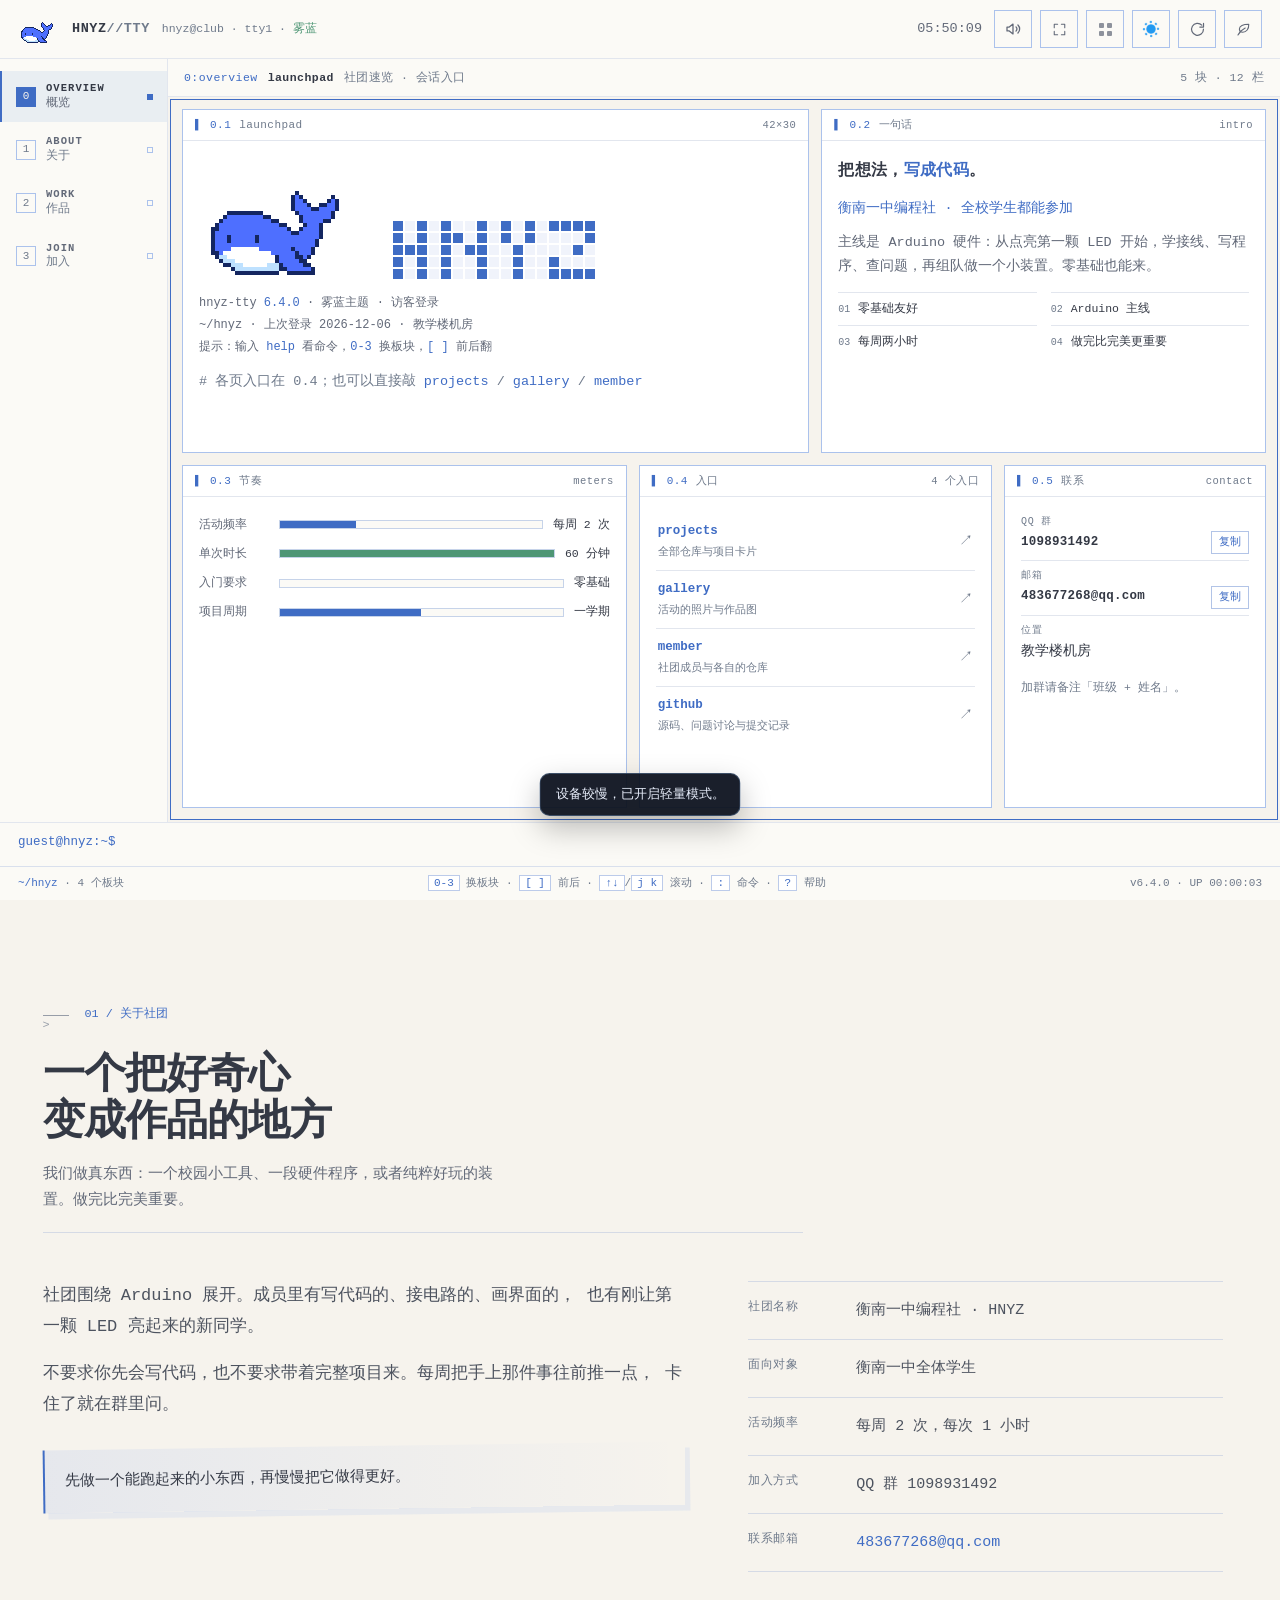
==== index.html @ d5407eac "fix(pet): 头像图片不再触发浏览器原生拖拽 拖桌宠本体（<img>）时，浏览器先派发 dragstart，紧接着把进行中的 pointer 取消掉（pointercancel）。endDrag" ====
<!DOCTYPE html>
<html lang="zh-CN">
<head>
  <meta charset="UTF-8">
  <meta name="viewport" content="width=device-width, initial-scale=1.0, viewport-fit=cover">
  <meta name="description" content="HNYZ · 衡南一中编程社面向全校学生，以 Arduino 硬件为主线。每周两次、每次一小时，从点亮第一颗 LED 到组队做出一个小装置。零基础可以加入。">
  <meta name="theme-color" content="#fbfbfd">
  <script>
    /* 禁用浏览器的滚动位置恢复：否则刷新或再次打开会停在上一处（常常是页面底部） */
    (function () {
      try {
        if ("scrollRestoration" in history) history.scrollRestoration = "manual";
      } catch (error) { /* 忽略 */ }
    })();
  </script>
  <script>
    /* 主题预置：首帧前定好深浅色，避免刷新时白闪 */
    (function () {
      try {
        var saved = localStorage.getItem("hnyz:theme");
        var theme = saved === "light" || saved === "dark"
          ? saved
          : (window.matchMedia("(prefers-color-scheme: dark)").matches ? "dark" : "light");
        /* 黑客风没有白天：预置阶段就锁成深色，避免首帧闪浅色 */
        if (localStorage.getItem("hnyz:style") === "hacker") theme = "dark";
        document.documentElement.dataset.theme = theme;
      } catch (error) { /* 隐私模式下忽略 */ }
    })();
  </script>
  <script>
    /* 风格预置：首帧前挂上上次选的皮肤，避免先闪一下默认风 */
    (function () {
      try {
        var style = localStorage.getItem("hnyz:style");
        if (!style) style = "term";
        /* 主页改成终端之前存过蓝白的人，第一次也落到终端 */
        if (style === "default" && !localStorage.getItem("hnyz:home-term")) style = "term";
        /* 默认皮肤也写上去：苹果风的样式都挂在
           html[data-style="default"] 下面，首帧前不写就来不及，
           会先按基座渲染一遍再跳一下 */
        document.documentElement.dataset.style =
          style === "hacker" || style === "term" || style === "halo" || style === "bare"
            ? style
            : "default";
      } catch (error) { /* 隐私模式下忽略 */ }
    })();
  </script>
  <meta property="og:title" content="HNYZ｜衡南一中编程社">
  <meta property="og:description" content="把想法，写成代码。">
  <meta property="og:type" content="website">
  <meta property="og:url" content="https://hnyzbcs.de5.net/">
  <meta property="og:site_name" content="HNYZ · 衡南一中编程社">
  <meta property="og:locale" content="zh_CN">
  <meta property="og:image" content="https://hnyzbcs.de5.net/images/og-cover.jpg">
  <meta property="og:image:type" content="image/jpeg">
  <meta property="og:image:width" content="1200">
  <meta property="og:image:height" content="630">
  <meta property="og:image:alt" content="HNYZ 衡南一中编程社：把想法，写成代码。">
  <meta name="twitter:card" content="summary_large_image">
  <meta name="twitter:title" content="HNYZ｜衡南一中编程社">
  <meta name="twitter:description" content="把想法，写成代码。">
  <meta name="twitter:image" content="https://hnyzbcs.de5.net/images/og-cover.jpg">
  <meta name="twitter:image:alt" content="HNYZ 衡南一中编程社：把想法，写成代码。">
  <link rel="canonical" href="https://hnyzbcs.de5.net/">

  <title>HNYZ｜衡南一中编程社 · 把想法写成代码</title>

  <!-- 站点图标与样式。全部使用本地文件，无外部依赖。 -->
  <link rel="icon" href="images/favicon.svg" type="image/svg+xml">
  <link rel="apple-touch-icon" href="images/apple-touch-icon.png">
  <link rel="manifest" href="manifest.webmanifest">
  <!-- 刷新按钮要连 GitHub；先把域名解析好，点下去省一次 DNS 往返 -->
  <link rel="dns-prefetch" href="https://api.github.com">
  <link rel="dns-prefetch" href="https://ungh.cc">
  <meta name="application-name" content="HNYZ">
  <meta name="apple-mobile-web-app-title" content="HNYZ">
  <meta name="apple-mobile-web-app-capable" content="yes">
  <meta name="apple-mobile-web-app-status-bar-style" content="default">
  <meta name="mobile-web-app-capable" content="yes">
  <!-- 顶栏兜底样式（内联）
       弱网、拦截、或 SW 只回来半截的时候，可能有一两张外链表拿不到。
       缺 style.css 是整页裸奔；缺 skins.css / personal.css 时更像"乱码"：
       顶栏按钮退回浏览器的灰方块、风格与主题图标变成空白、
       首屏那句 $ 提示失去字体与间距、被当成正文挤进段落里。
       2026-11 真机上就是这样。
       这里只放一套"看起来还算正常"的最小样式；权重压到 0（:where），
       正式样式一到就全部覆盖，不会和它们打架。 -->
  <style>
    :where(.header-inner){display:flex;align-items:center;justify-content:space-between;flex-wrap:nowrap;gap:10px}
    :where(.brand){display:inline-flex;align-items:center;gap:10px;min-width:0}
    :where(.brand-mark){display:grid;place-items:center;width:36px;height:36px;border:1px solid rgba(15,42,80,.14);border-radius:10px;color:#2563eb;background:#fff}
    :where(.brand-mark svg){width:19px;height:19px}
    :where(.brand-copy){display:flex;flex-direction:column;line-height:1.25;overflow:hidden}
    :where(.brand-copy strong){font-size:1rem;letter-spacing:.14em;white-space:nowrap}
    :where(.site-nav){margin-left:auto}
    :where(.header-actions){display:flex;align-items:center;gap:4px;flex:0 0 auto}
    :where(.header-actions > button){display:inline-flex;align-items:center;justify-content:center;width:42px;height:42px;padding:0;margin:0;border:1px solid rgba(15,42,80,.14);border-radius:12px;background:#fff;color:#526b89;-webkit-appearance:none;appearance:none;font:inherit;line-height:1;cursor:pointer}
    :where(.header-actions > button > svg){width:18px;height:18px;display:block}
    :where(.style-toggle__grid){display:grid;grid-template-columns:repeat(2,5px);grid-template-rows:repeat(2,5px);gap:3px}
    :where(.style-toggle__grid i){display:block;width:5px;height:5px;border-radius:1px;background:currentColor;opacity:.72}
    :where(.theme-toggle__flip){display:block;width:18px;height:18px}
    :where(.nav-toggle span){display:block;width:16px;height:2px;margin:3px auto;border-radius:2px;background:currentColor}
    :where(.hero-rotator){display:flex;align-items:center;gap:6px;margin:14px 0 0;min-height:1.5em;font-family:ui-monospace,SFMono-Regular,Menlo,Consolas,monospace;font-size:.85rem;letter-spacing:.01em;color:#526b89}
    :where(.hero-rotator__prompt){color:#2563eb;font-weight:600}
    :where(.hero-rotator__caret){display:block;width:7px;height:1.1em;background:#2563eb}
    /* 主题按钮：雪碧图没确认能解码之前，先用内联 SVG 的太阳/月亮顶上。
       mask 上色，跟着主题色和皮肤走；skin-boot 探到图真能解码了，
       才挂 html.sprite-ok 换回那 60 帧雪碧图。弱网、图 404、
       personal.css 整份没到，这个格子都不会是空白。 */
    html:not(.sprite-ok) .theme-toggle__flip{
      background-image:none !important;
      background-color:currentColor !important;
      -webkit-mask-image:url("data:image/svg+xml,%3Csvg xmlns='http://www.w3.org/2000/svg' viewBox='0 0 24 24' fill='none' stroke='%23000' stroke-width='2' stroke-linecap='round'%3E%3Ccircle cx='12' cy='12' r='4.3'/%3E%3Cpath d='M12 2.2v2.5M12 19.3v2.5M2.2 12h2.5M19.3 12h2.5M5.1 5.1l1.8 1.8M17.1 17.1l1.8 1.8M18.9 5.1 17.1 6.9M6.9 17.1l-1.8 1.8'/%3E%3C/svg%3E");
      -webkit-mask-repeat:no-repeat;
      -webkit-mask-position:center;
      -webkit-mask-size:18px 18px;
      mask-image:url("data:image/svg+xml,%3Csvg xmlns='http://www.w3.org/2000/svg' viewBox='0 0 24 24' fill='none' stroke='%23000' stroke-width='2' stroke-linecap='round'%3E%3Ccircle cx='12' cy='12' r='4.3'/%3E%3Cpath d='M12 2.2v2.5M12 19.3v2.5M2.2 12h2.5M19.3 12h2.5M5.1 5.1l1.8 1.8M17.1 17.1l1.8 1.8M18.9 5.1 17.1 6.9M6.9 17.1l-1.8 1.8'/%3E%3C/svg%3E");
      mask-repeat:no-repeat;
      mask-position:center;
      mask-size:18px 18px;
      opacity:.92;
    }
    /* 深色换成月牙，跟雪碧图两帧的语义一致 */
    html[data-theme="dark"]:not(.sprite-ok) .theme-toggle__flip{
      -webkit-mask-image:url("data:image/svg+xml,%3Csvg xmlns='http://www.w3.org/2000/svg' viewBox='0 0 24 24'%3E%3Cpath d='M20.9 13.7A8.8 8.8 0 1 1 10.3 3.1a6.9 6.9 0 0 0 10.6 10.6z' fill='%23000'/%3E%3C/svg%3E");
      mask-image:url("data:image/svg+xml,%3Csvg xmlns='http://www.w3.org/2000/svg' viewBox='0 0 24 24'%3E%3Cpath d='M20.9 13.7A8.8 8.8 0 1 1 10.3 3.1a6.9 6.9 0 0 0 10.6 10.6z' fill='%23000'/%3E%3C/svg%3E");
    }
  </style>
  <!-- 苹果风的底色先内联一份：apple.css 排在最后，
       它没到之前页面会先按蓝白风画一遍，底色从蓝跳灰。
       这里只放几个变量，正式样式一到就接上，重复定义无害。
       带 html[data-style="default"] 前缀，其它皮肤不受影响。 -->
  <style>
    html[data-style="default"]{--bg:#fbfbfd;--bg-deep:#f5f5f7;--panel:#fff;--panel-2:#f5f5f7;--text:#1d1d1f;--border:rgba(0,0,0,.08);--blue:#0071e3}
    html[data-style="default"][data-theme="dark"]{--bg:#000;--bg-deep:#0a0a0a;--panel:#1c1c1e;--panel-2:#2c2c2e;--text:#f5f5f7;--border:rgba(255,255,255,.1);--blue:#0a84ff}
  </style>
  <link rel="stylesheet" href="css/style.css?v=20261118e">
  <link rel="stylesheet" href="css/ink-slot.css?v=20261118e">
  <link rel="stylesheet" href="css/pet.css?v=20261118e">
  <link rel="stylesheet" href="css/personal.css?v=20261118e">
  <link rel="stylesheet" href="css/avatar-pet.css?v=20261118e">
  <link rel="stylesheet" href="css/skins.css?v=20261118e">
  <link rel="stylesheet" href="css/lite.css?v=20261118e">
  <script src="js/skin-boot.js?v=20261118e"></script>
  <script>
    /* 轻量 / 极致预置：弱设备（2G、内存 ≤2G、核心 ≤2）首帧就走低配，
       避免先跑一遍动画再关。手动开过的以 localStorage 为准（1 轻量 / 2 极致）。

       极致档只保留终端主页：其余页面在这里首帧就跳回 index.html，
       根本不会渲染。图片照常加载 —— 省的是动画、模糊与布局，不是图。 */
    (function () {
      var tier = 0;
      try {
        var v = localStorage.getItem("hnyz:lite");
        if (v === "1") tier = 1;
        else if (v === "2") tier = 2;
        else if (v === null) {
          var c = navigator.connection || {};
          var mem = navigator.deviceMemory || 0;
          var cpu = navigator.hardwareConcurrency || 0;
          var low = !!(c.saveData || /(^|-)2g$/.test(c.effectiveType || "") ||
            (mem && mem <= 2) || (cpu && cpu <= 2) ||
            (mem && mem <= 4 && cpu && cpu <= 4) ||
            window.matchMedia("(prefers-reduced-motion: reduce)").matches);
          if (low) tier = 1;
        }
      } catch (error) { /* 隐私模式下忽略 */ }

      if (!tier) return;
      document.documentElement.dataset.lite = String(tier);
      if (tier < 2) return;

      /* 极致只保留终端主页 */
      if (!/\/$/.test(location.pathname) && !/index\.html?$/i.test(location.pathname)) {
        location.replace("index.html");
        return;
      }
    })();
  </script>
  <link rel="stylesheet" href="css/type.css?v=20261118e">
  <link rel="stylesheet" href="css/motion.css?v=20261118e">
  <link rel="preload" href="css/guestbook.css?v=20261118e" as="style">
  <link rel="stylesheet" href="css/guestbook.css?v=20261118e" media="print" onload="this.media='all'">
  <noscript><link rel="stylesheet" href="css/guestbook.css?v=20261118e"></noscript>
  <!-- 苹果风覆写层：只作用于默认皮肤，放最后才压得住各页自己的样式 -->
  <link rel="stylesheet" href="css/apple.css?v=20261118e">
  <link rel="stylesheet" href="css/touch.css?v=20261118e">
  <noscript><style>.loading-state { display: none; }</style></noscript>

  <!-- 项目卡片、全部项目折叠页和复制按钮由 js/main.js 驱动 -->
  <script src="js/sfx.js?v=20261118e" defer></script>
  <script src="js/theme.js?v=20261118e" defer></script>
  <script src="js/theme-icon.js?v=20261118e" defer></script>
  <script src="js/members.js?v=20261118e" defer></script>
  <script src="js/main.js?v=20261118e" defer></script>
  <script src="js/repo-sync.js?v=20261118e" defer></script>
  <script src="js/pet.js?v=20261118e" defer></script>
  <script src="js/avatar-pet.js?v=20261118e" defer></script>
  <script src="js/personal.js?v=20261118e" defer></script>
  <script src="js/click-fx.js?v=20261118e" defer></script>
  <script src="js/term-tui.js?v=20261118e" defer></script>
  <script src="js/ink-slot.js?v=20261118e" defer></script>
  <script src="js/cursor-trail.js?v=20261118e" defer></script>
  <script src="js/skins.js?v=20261118e" defer></script>
  <script src="js/fullscreen.js?v=20261118e" defer></script>
  <script src="js/lite.js?v=20261118e" defer></script>
  <script src="js/copy.js?v=20261118e" defer></script>
  <script src="js/pwa.js?v=20261118e" defer></script>
  <script src="js/guestbook.js?v=20261118e" defer></script>
  <script>
    /* 页脚跑道不参与首屏，也不该为「只看了首屏的人」付钱：
       等它进入视口前 600px 再拉样式和脚本。
       终端风（TUI）盖住整张纸带时干脆不加载——恐龙在看不见的
       地方跑就是空转，样式也用不上。 */
    (function () {
      var loaded = false;
      var armed = false;
      function tuiOn() {
        return document.documentElement.classList.contains("tty-on");
      }
      function loadCss() {
        if (document.querySelector("link[data-dino-css]")) return;
        var link = document.createElement("link");
        link.rel = "stylesheet";
        link.href = "css/dino.css?v=20261118e";
        link.setAttribute("data-dino-css", "");
        document.head.appendChild(link);
      }
      function loadDino() {
        if (loaded) return;
        loaded = true;
        /* 极致档不养这条跑道：一份脚本 + 每帧重绘，不值得 */
        if (document.documentElement.dataset.lite === "2") return;
        loadCss();
        var script = document.createElement("script");
        script.src = "js/dino.js?v=20261118e";
        script.async = true;
        document.body.appendChild(script);
      }
      function arm() {
        if (armed || tuiOn()) return;
        if (document.documentElement.dataset.lite === "2") return;
        var run = document.querySelector("[data-dino-run]");
        if (!run) return;
        armed = true;
        if ("IntersectionObserver" in window) {
          var io = new IntersectionObserver(function (entries) {
            for (var i = 0; i < entries.length; i += 1) {
              if (entries[i].isIntersecting) {
                io.disconnect();
                loadDino();
                return;
              }
            }
          }, { rootMargin: "600px 0px" });
          io.observe(run);
        } else {
          window.addEventListener("scroll", loadDino, { once: true, passive: true });
        }
      }
      if (document.readyState === "loading") {
        document.addEventListener("DOMContentLoaded", arm, { once: true });
      } else {
        arm();
      }
      /* 从终端风切回纸带：补上这次观察 */
      document.addEventListener("hnyz:stylechange", function () {
        if (!tuiOn()) arm();
      });
    })();
  </script>
</head>
<body>

  <!-- 开屏：盖住首帧，等页面定位到「关于」后再淡出 -->
  <div class="boot" data-boot-screen aria-hidden="true">
    <div class="boot__inner">
      <span class="boot__mark">&lt;/&gt;</span>
      <strong class="boot__brand">HNYZ</strong>
      <span class="boot__line">把想法，写成代码。</span>
    </div>
  </div>
  <noscript><style>[data-boot-screen]{display:none}</style></noscript>

  <div class="bg-orbs" aria-hidden="true">
    <span class="bg-orbs__orb bg-orbs__orb--a"></span>
    <span class="bg-orbs__orb bg-orbs__orb--b"></span>
    <span class="bg-orbs__orb bg-orbs__orb--c"></span>
  </div>

  <a class="skip-link" href="#main">跳到主要内容</a>

  <header class="site-header" data-header>
    <div class="container header-inner">
      <a class="brand" href="#top" aria-label="衡南一中编程社首页">
        <span class="brand-mark" aria-hidden="true">
          <svg viewBox="0 0 24 24" fill="none">
            <path d="m9 6-5 6 5 6M15 6l5 6-5 6" stroke="currentColor" stroke-width="1.8" stroke-linecap="round" stroke-linejoin="round"/>
          </svg>
        </span>
        <span class="brand-copy">
          <strong>HNYZ</strong>
          <span>衡南一中编程社</span>
        </span>
      </a>


      <nav class="site-nav" id="site-nav" aria-label="主导航" data-nav>
        <ul class="nav-list">
          <li><a href="#about">关于</a></li>
          <li><a href="#projects">项目</a></li>
          <li><a href="#schedule">活动</a></li>
          <li><a href="#guestbook">留言板</a></li>
        </ul>
        <a class="nav-cta" href="#join">
          加入我们
          <span aria-hidden="true">↗</span>
        </a>
      </nav>
      <div class="header-actions">
        <button class="sound-toggle" type="button" data-sound-toggle aria-label="关闭音效" aria-pressed="true" title="关闭音效">
          <svg class="sound-toggle__icon sound-toggle__icon--on" viewBox="0 0 24 24" fill="none" aria-hidden="true">
            <path d="M4 9.4h3L12 5.4v13.2L7 14.6H4z" stroke="currentColor" stroke-width="1.7" stroke-linejoin="round"/>
            <path d="M16 9.2a4.2 4.2 0 0 1 0 5.6M18.6 6.6a7.6 7.6 0 0 1 0 10.8" stroke="currentColor" stroke-width="1.7" stroke-linecap="round"/>
          </svg>
          <svg class="sound-toggle__icon sound-toggle__icon--off" viewBox="0 0 24 24" fill="none" aria-hidden="true">
            <path d="M4 9.4h3L12 5.4v13.2L7 14.6H4z" stroke="currentColor" stroke-width="1.7" stroke-linejoin="round"/>
            <path d="m16 9.6 5 4.8m0-4.8-5 4.8" stroke="currentColor" stroke-width="1.7" stroke-linecap="round"/>
          </svg>
        </button>
        <button class="fullscreen-toggle" type="button" data-fullscreen-toggle aria-label="全屏显示" aria-pressed="false" title="全屏">
          <svg viewBox="0 0 24 24" fill="none" aria-hidden="true">
            <path class="fs-ico fs-ico--in" d="M9 3.6H3.6V9M15 3.6h5.4V9M9 20.4H3.6V15M15 20.4h5.4V15" stroke="currentColor" stroke-width="1.7" stroke-linecap="round" stroke-linejoin="round"/>
            <path class="fs-ico fs-ico--out" d="M3.6 9h5.4V3.6M20.4 9H15V3.6M3.6 15h5.4v5.4M20.4 15H15v5.4" stroke="currentColor" stroke-width="1.7" stroke-linecap="round" stroke-linejoin="round"/>
          </svg>
        </button>
        <button class="style-toggle" type="button" data-style-toggle aria-label="切换网页风格" aria-haspopup="dialog" aria-expanded="false" title="切换风格">
          <span class="style-toggle__grid" aria-hidden="true"><i></i><i></i><i></i><i></i></span>
        </button>
        <button class="theme-toggle" type="button" data-theme-toggle aria-label="切换到深色模式" aria-pressed="false" title="切换到深色模式">
          <span class="theme-toggle__flip" aria-hidden="true"></span>
        </button>
        <button class="sync-toggle" type="button" data-sync-toggle aria-label="从 GitHub 刷新全部项目数据" title="刷新项目数据">
          <svg viewBox="0 0 24 24" fill="none" aria-hidden="true">
            <path class="sync-ico" d="M20.4 11.6a8.4 8.4 0 1 1-2.35-5.7" stroke="currentColor" stroke-width="1.7" stroke-linecap="round"/>
            <path class="sync-ico" d="M20.5 3.4v5.2h-5.2" stroke="currentColor" stroke-width="1.7" stroke-linecap="round" stroke-linejoin="round"/>
          </svg>
        </button>
        <button class="lite-toggle" type="button" data-lite-toggle aria-pressed="false" aria-label="开启轻量模式（点一下开启，长按直接进入极致模式）" title="轻量模式：关闭 · 点一下开启 · 长按进入极致模式">
          <svg viewBox="0 0 24 24" fill="none" aria-hidden="true">
            <path d="M19.4 4.6c.4 6.6-3.4 11.2-8.4 11.2-2.8 0-4.8-1.8-4.8-4.4 0-4.6 5.2-6.8 13.2-6.8Z" stroke="currentColor" stroke-width="1.6" stroke-linejoin="round"/>
            <path d="M4.2 19.8c2.4-4.4 5.8-7.6 10.2-9.8" stroke="currentColor" stroke-width="1.6" stroke-linecap="round"/>
          </svg>
        </button>
        <button class="nav-toggle" type="button" aria-expanded="false" aria-controls="site-nav" aria-label="打开导航菜单" data-nav-toggle>
          <span></span>
          <span></span>
        </button>
      </div>
    </div>
  </header>

  <main id="main" tabindex="-1">
    <!-- ========== 首屏 ========== -->
    <section class="hero" id="top" aria-labelledby="hero-title">
      <div class="container hero-grid">
        <div class="hero-copy">
          <p class="eyebrow">
            <span class="eyebrow-dot" aria-hidden="true"></span>
            <span data-copy="hero-eyebrow">HNYZ · 衡南一中学生编程社团</span>
          </p>

          <h1 id="hero-title" data-copy="hero-title">
            把想法<br>
            <span class="accent-text">写成代码</span>
          </h1>

          <p class="hero-lead" data-copy="hero-lead">
            衡南一中编程社（HNYZ），全校学生都能参加。主线是 Arduino 硬件：从点亮第一颗 LED 开始，
            学会接线、写程序、查问题，再组队把一个小装置做出来。不需要任何基础。
          </p>

          <p class="hero-rotator" aria-hidden="true">
            <span class="hero-rotator__prompt">$</span>
            <span class="hero-rotator__text" data-rotator>早上好，这里是衡南一中编程社。</span>
            <span class="hero-rotator__caret"></span>
          </p>

          <div class="hero-actions">
            <a class="button button--primary" href="#join" data-copy="cta-primary">
              加入我们
              <span aria-hidden="true">→</span>
            </a>
            <a class="button button--secondary" href="#projects" data-copy="cta-secondary">看看我们的项目</a>
          </div>

          <dl class="hero-stats" aria-label="社团概况">
            <div class="hero-stat">
              <dt><span data-count="2">2</span><small>次 / 周</small></dt>
              <dd>常规活动</dd>
            </div>
            <div class="hero-stat">
              <dt>0</dt>
              <dd>不需要基础</dd>
            </div>
            <div class="hero-stat">
              <dt><span data-count="4">4</span></dt>
              <dd>可选方向</dd>
            </div>
            <div class="hero-stat">
              <dt>∞</dt>
              <dd>想法不设限</dd>
            </div>
          </dl>

          <div class="hero-tags" aria-hidden="true">
            <span class="hero-tag">#零基础友好</span>
            <span class="hero-tag">#Arduino 主线</span>
            <span class="hero-tag">#每周两小时</span>
            <span class="hero-tag">#做完比完美更重要</span>
          </div>
        </div>

        <div class="quick-card" role="group" aria-labelledby="quick-title">
          <p class="quick-path"><span class="quick-dots" aria-hidden="true"><i></i><i></i><i></i></span> ~/hnyz/contact.sh</p>
          <div class="quick-body">
            <p class="card-label">// 联系方式</p>
            <h2 id="quick-title" data-copy="quick-title">先加群<br>再一起做点东西</h2>

            <div class="quick-lines">
              <div class="quick-line">
                <span class="quick-label">QQ 群</span>
                <strong class="quick-value">1098931492</strong>
                <button class="mini-button" type="button" data-copy-value="1098931492" aria-label="复制 QQ 群号 1098931492">
                  <span data-copy-label>复制</span>
                </button>
              </div>

              <div class="quick-line">
                <span class="quick-label">邮箱</span>
                <!--email_off--><a class="quick-value quick-value--link" href="mailto:483677268@qq.com">483677268@qq.com</a><!--/email_off-->
                <button class="mini-button" type="button" data-copy-value="483677268@qq.com" aria-label="复制邮箱 483677268@qq.com">
                  <span data-copy-label>复制</span>
                </button>
              </div>
            </div>

            <p class="quick-note" data-copy="quick-note">加群请备注「班级 + 姓名」。零基础、非技术方向的同学都欢迎。</p>
          </div>
        </div>
      </div>
    </section>

    <!-- 技术关键词跑马灯 -->
    <div class="hnyz-ticker" aria-hidden="true">
      <div class="hnyz-ticker__track" data-ticker-track>
        <div class="hnyz-ticker__group">
          <span class="hnyz-ticker__item">Arduino</span>
          <span class="hnyz-ticker__item">C++</span>
          <span class="hnyz-ticker__item">GPIO</span>
          <span class="hnyz-ticker__item">传感器</span>
          <span class="hnyz-ticker__item">串口调试</span>
          <span class="hnyz-ticker__item">ESP32</span>
          <span class="hnyz-ticker__item">结对开发</span>
          <span class="hnyz-ticker__item">DEMO DAY</span>
          <span class="hnyz-ticker__item">把想法写成代码</span>
        </div>
      </div>
    </div>

    <!-- ========== 关于 ========== -->
    <section class="section" id="about" aria-labelledby="about-title">
      <div class="container">
        <div class="section-head">
          <p class="section-label">01 / 关于社团</p>
          <h2 id="about-title" data-copy="about-title">一个把好奇心<br>变成作品的地方</h2>
          <p class="section-intro" data-copy="about-intro">
            我们做真东西：一个校园小工具、一段硬件程序，或者纯粹好玩的装置。做完比完美重要。
          </p>
        </div>

        <div class="about-layout">
          <div class="about-text">
            <p data-copy="about-p1">
              社团围绕 Arduino 展开。成员里有写代码的、接电路的、画界面的，
              也有刚让第一颗 LED 亮起来的新同学。
            </p>
            <p data-copy="about-p2">
              不要求你先会写代码，也不要求带着完整项目来。每周把手上那件事往前推一点，
              卡住了就在群里问。
            </p>
            <blockquote class="about-quote" data-copy="about-quote">
              先做一个能跑起来的小东西，再慢慢把它做得更好。
            </blockquote>
          </div>

          <dl class="fact-list" aria-label="社团基本信息">
            <div>
              <dt>社团名称</dt>
              <dd>衡南一中编程社 · HNYZ</dd>
            </div>
            <div>
              <dt>面向对象</dt>
              <dd>衡南一中全体学生</dd>
            </div>
            <div>
              <dt>活动频率</dt>
              <dd>每周 2 次，每次 1 小时</dd>
            </div>
            <div>
              <dt>加入方式</dt>
              <dd>QQ 群 1098931492</dd>
            </div>
            <div>
              <dt>联系邮箱</dt>
              <dd><!--email_off--><a href="mailto:483677268@qq.com">483677268@qq.com</a><!--/email_off--></dd>
            </div>
          </dl>
        </div>
      </div>
    </section>

    <!-- ========== 我们做什么 ========== -->
    <section class="section section--soft" id="what-we-do" aria-labelledby="doing-title">
      <div class="container">
        <div class="section-head">
          <p class="section-label">02 / 我们做什么</p>
          <h2 id="doing-title" data-copy="doing-title">从第一行代码<br>到第一个作品</h2>
          <p class="section-intro" data-copy="doing-intro">
            会多少都能找到位置：写程序、接电路、做结构、写文档、拍照片，都算参与。
          </p>
        </div>

        <div class="do-grid">
          <article class="do-card">
            <span class="do-num">01</span>
            <h3>Arduino 入门</h3>
            <p>从点亮第一颗 LED、读取按钮和传感器开始，学习数字/模拟输入输出、串口和基础程序结构。先跑通，再理解，最后试着改。</p>
          </article>
          <article class="do-card">
            <span class="do-num">02</span>
            <h3>硬件项目实战</h3>
            <p>组队做 Arduino 小装置、传感器互动和校园硬件小工具。有人写程序，也有人做电路、结构、测试和文档。</p>
          </article>
          <article class="do-card">
            <span class="do-num">03</span>
            <h3>程序与调试</h3>
            <p>围绕 Arduino 项目练习变量、循环、函数和状态判断，学会看串口输出、定位问题，再把思路延伸到算法与竞赛。</p>
          </article>
          <article class="do-card">
            <span class="do-num">04</span>
            <h3>分享与协作</h3>
            <p>每周两次、每次一小时的活动里安排主题分享，把踩过的坑写成文档。代码、设计、文案全部开放，互相看代码，也互相兜底。</p>
          </article>
        </div>
      </div>
    </section>

    <!-- ========== 项目 ========== -->
    <section class="section" id="projects" aria-labelledby="projects-title">
      <div class="container">
        <div class="section-head">
          <p class="section-label">03 / 项目</p>
          <h2 id="projects-title" data-copy="projects-title">从仓库里<br>长出来的作品</h2>
          <p class="section-intro" data-copy="projects-intro">
            这些仓库的描述、语言和 star 都直接从 GitHub 读，每天早上自动更新一次。
            想马上看到最新状态，点右上角的刷新按钮；完整列表按成员分组，最后一张卡就是入口。
          </p>
        </div>

        <div class="project-toolbar">
          <p class="code-line"><span class="prompt">$</span> gh repo list ghxiaochi</p>
          <p class="project-count" id="project-count" role="status" aria-live="polite">读取中…</p>
        </div>

        <!-- GitHub API 限流、仓库 404 或网络异常时，这里会显示降级提示 -->
        <p class="render-note" id="render-note" role="status" hidden></p>

        <div class="project-grid" id="project-grid" aria-busy="true">
          <p class="loading-state"><span class="loading-dot" aria-hidden="true"></span> 正在读取项目数据…</p>
        </div>

        <noscript>
          <p class="noscript-note">
            项目卡片由 JavaScript 从 GitHub 读取，当前没有启用。
            也可以直接去
            <a href="https://github.com/ghxiaochi?tab=repositories" target="_blank" rel="noopener noreferrer">GitHub 仓库列表</a>
            看全部项目。
          </p>
        </noscript>

        <div class="projects-foot">
          <p>有想法？欢迎在群里提出，或者直接开一个自己的仓库。</p>
          <a href="projects.html">
            看看成员主页
            <span aria-hidden="true">→</span>
          </a>
        </div>
      </div>
    </section>

    <!-- ========== 活动节奏 ========== -->
    <section class="section section--soft" id="schedule" aria-labelledby="schedule-title">
      <div class="container">
        <div class="section-head">
          <p class="section-label">04 / 活动安排</p>
          <h2 id="schedule-title" data-copy="schedule-title">每周两次<br>每次一小时</h2>
          <p class="section-intro" data-copy="schedule-intro">
            每周两次，每次 60 分钟：一次讲一个小主题，讲完就结对动手；一次带来自己的项目，
            集中解决问题。时间地点在 QQ 群公告，考试周会减量。
          </p>
        </div>

        <div class="schedule-layout">
          <div class="schedule-list">
            <article class="schedule-item">
              <p class="schedule-when">每周 · 第一次 · 60 MIN</p>
              <div>
                <h3>主题分享 + 结对开发</h3>
                <p>用一小时从一个具体的小主题开始，讲完就动手。新手可以和学长学姐结对，把环境跑通、把第一个功能写出来。</p>
              </div>
            </article>
            <article class="schedule-item">
              <p class="schedule-when">每周 · 第二次 · 60 MIN</p>
              <div>
                <h3>自由开发 + 问题排查</h3>
                <p>带来你正在做的项目，或者从零开始一个。遇到报错、卡住思路，就在这一小时里集中解决。</p>
              </div>
            </article>
            <article class="schedule-item">
              <p class="schedule-when">每月 · 60 MIN</p>
              <div>
                <h3>小型 Demo Day</h3>
                <p>用一小时展示这个月做出来的东西，接受提问，也接受不完美。做完比完美更重要。</p>
              </div>
            </article>
          </div>

          <div class="agenda-card" role="group" aria-labelledby="agenda-title">
            <p class="card-label">// 一次活动</p>
            <h3 id="agenda-title">一次活动，通常这样过</h3>
            <ol class="agenda-list">
              <li><span>主题分享</span><span class="agenda-time">10 min</span></li>
              <li><span>自由开发</span><span class="agenda-time">25 min</span></li>
              <li><span>进度同步</span><span class="agenda-time">15 min</span></li>
              <li><span>提问 / 结对</span><span class="agenda-time">10 min</span></li>
            </ol>
            <p class="agenda-note">每次活动固定 60 分钟；每周两次，具体时间、地点以 QQ 群通知为准，考试周会适当减少。</p>
          </div>
        </div>
      </div>
    </section>

    <!-- ========== 资源墙 ========== -->
    <section class="section" id="wall" aria-labelledby="wall-title">
      <div class="container">
        <div class="section-head">
          <p class="section-label">05 / 资源</p>
          <h2 id="wall-title" data-copy="wall-title">墙上的<br>学习入口</h2>
          <p class="section-intro" data-copy="wall-intro">
            不知道从哪开始，就点下面的链接。C++ 语法看菜鸟教程，ESP32 看微雪 Wiki，
            Arduino 的函数和示例查官方文档。
          </p>
        </div>

        <div class="wall-grid">
          <a class="wall-card" href="https://www.runoob.com/cplusplus/cpp-tutorial.html" target="_blank" rel="noopener noreferrer">
            <span class="wall-index">[ 01 ]</span>
            <div class="wall-body">
              <p class="wall-kicker">C++ / 教程</p>
              <h3>C++ 菜鸟教程</h3>
              <p>从基础语法、数组、指针到面向对象，适合配合 Arduino 和算法练习一起看。</p>
            </div>
            <span class="wall-arrow" aria-hidden="true">↗</span>
          </a>

          <a class="wall-card" href="https://www.waveshare.net/wiki/ESP32-S3-DEV-KIT-N8R8" target="_blank" rel="noopener noreferrer">
            <span class="wall-index">[ 02 ]</span>
            <div class="wall-body">
              <p class="wall-kicker">微雪 / ESP32</p>
              <h3>微雪 ESP32 教程</h3>
              <p>微雪电子 ESP32-S3 开发板 Wiki：环境搭建、GPIO、Wi-Fi、蓝牙、屏幕和示例代码都在这里。</p>
            </div>
            <span class="wall-arrow" aria-hidden="true">↗</span>
          </a>
        </div>

        <p class="wall-note">资源墙会持续补充。有想推荐给社团的教程、工具或项目，欢迎在 QQ 群里发链接。</p>
      </div>
    </section>

    <!-- ========== 常见问题 ========== -->
    <section class="section section--soft" id="faq" aria-labelledby="faq-title">
      <div class="container">
        <div class="section-head faq-head">
          <p class="section-label">06 / FAQ</p>
          <h2 id="faq-title" data-copy="faq-title">加入之前<br>你可能想知道</h2>
        </div>

        <div class="faq-list">
          <details class="faq-item">
            <summary>
              <span>零基础可以加入吗？</span>
              <span class="faq-icon" aria-hidden="true"></span>
            </summary>
            <div class="faq-answer">
              <p>可以。社团里有很多人也是从零开始的。你不需要先学完某门课再来，带着问题和兴趣来就够了。</p>
            </div>
          </details>

          <details class="faq-item">
            <summary>
              <span>社团主要教什么？</span>
              <span class="faq-icon" aria-hidden="true"></span>
            </summary>
            <div class="faq-answer">
              <p>教学内容以 Arduino 为主线：从点亮 LED、读按钮和传感器开始，学习数字/模拟输入输出、串口、简单控制逻辑，再完成一个完整的硬件小项目。ESP32 会作为进阶平台接触。</p>
            </div>
          </details>

          <details class="faq-item">
            <summary>
              <span>需要自己带电脑吗？</span>
              <span class="faq-icon" aria-hidden="true"></span>
            </summary>
            <div class="faq-answer">
              <p>有电脑会更方便，但不是硬性要求。没有电脑也可以先来听分享、参与讨论和设计，之后再决定怎么参与项目。</p>
            </div>
          </details>

          <details class="faq-item">
            <summary>
              <span>不是技术方向也能加入吗？</span>
              <span class="faq-icon" aria-hidden="true"></span>
            </summary>
            <div class="faq-answer">
              <p>可以。一个项目除了写代码，还需要设计、文案、测试和活动组织。你可以先认领一件小事，再慢慢找到自己擅长的部分。</p>
            </div>
          </details>

          <details class="faq-item">
            <summary>
              <span>活动时间是什么时候？</span>
              <span class="faq-icon" aria-hidden="true"></span>
            </summary>
            <div class="faq-answer">
              <p>常规活动每周两次，每次一小时：一次主题分享 + 结对开发，一次自由开发 + 问题排查。具体时间和地点会在 QQ 群公告里通知，考试周会适当调整。</p>
            </div>
          </details>

          <details class="faq-item">
            <summary>
              <span>项目卡片的数据从哪里来？</span>
              <span class="faq-icon" aria-hidden="true"></span>
            </summary>
            <div class="faq-answer">
              <p>卡片读的是每天自动生成的一份仓库快照，<strong>不消耗你的 GitHub 额度</strong>。快照里缺某个仓库时，才会去问 GitHub 实时接口；再不行还有本地缓存和降级卡片，页面不会空白。</p>
              <p>点右上角的圆形箭头，会跳过快照和十分钟缓存，直接向 GitHub 要一次最新数据，并把结果存在本地，打开其它页面也是新值。一次刷新只花「仓库个数」次请求；撞上限流会提示稍后再试，已有数据不会被清掉。</p>
            </div>
          </details>
        </div>
      </div>
    </section>

    <!-- ========== 留言板 ========== -->
    <section class="section" id="guestbook" aria-labelledby="guestbook-title">
      <div class="container">
        <div class="section-head">
          <p class="section-label">07 / 留言板</p>
          <h2 id="guestbook-title" data-copy="guestbook-title">留一句话<br>给下一个人看</h2>
          <p class="section-intro" data-copy="guestbook-note">
            留言用 GitHub 账号发表，存在仓库的 Discussions 里。不设匿名，也没有第三方服务器。没有账号也能留，下面写了办法。
          </p>
        </div>

        <div class="guestbook">
          <div class="guestbook__bar">
            <span class="guestbook__dot" aria-hidden="true"></span>
            <span class="guestbook__dot" aria-hidden="true"></span>
            <span class="guestbook__dot" aria-hidden="true"></span>
            <code class="guestbook__path">~/hnyz/guestbook.log</code>
            <span class="guestbook__state" data-guestbook-state aria-live="polite">standby</span>
          </div>

          <div class="guestbook__body" data-guestbook-body>
            <p class="guestbook__loading">
              <span>$ tail -f ~/hnyz/guestbook.log</span>
              <span class="guestbook__caret" aria-hidden="true"></span>
            </p>
            <p class="guestbook__hint">滚动到这里才开始连接 GitHub，不拖首屏。</p>
          </div>
        </div>

        <noscript>
          <p class="guestbook__fallback">留言板需要 JavaScript：它只是 GitHub Discussions 的一个壳。</p>
        </noscript>

        <!-- 不拆 giscus：它有存档、有审核、不要服务器。
             但 GitHub 账号是一道真实门槛，所以门旁边开一扇小门。 -->
        <div class="guestbook-alt">
          <div class="guestbook-alt__copy">
            <p class="guestbook-alt__q">没有 GitHub 账号？</p>
            <p class="guestbook-alt__a">
              不用为了留一句话去注册。进 QQ 群说一声，或者发邮件，我们看到就替你贴到留言板里。
            </p>
          </div>
          <div class="guestbook-alt__actions">
            <button class="button button--secondary" type="button" data-copy-value="1098931492">
              复制群号 1098931492
            </button>
            <a class="button button--secondary" href="mailto:483677268@qq.com?subject=%E7%95%99%E8%A8%80%E6%9D%BF%E6%8A%95%E7%A8%BF">
              发邮件代发
            </a>
          </div>
        </div>
      </div>
    </section>

    <!-- ========== 加入 ========== -->
    <section class="section section--join" id="join" aria-labelledby="join-title">
      <div class="container">
        <div class="join-panel">
          <div class="join-copy">
            <p class="section-label section-label--light">08 / 加入</p>
            <h2 id="join-title" data-copy="join-title">下一次活动<br>来坐坐</h2>
            <p class="join-lead" data-copy="join-lead">
              不限年级和班级，零基础也欢迎。先进群看看大家在做什么，再决定要不要一起做点什么。
            </p>

            <ol class="join-steps">
              <li>
                <span class="join-step-num" aria-hidden="true">01</span>
                <div>
                  <strong>加 QQ 群</strong>
                  <p>群号 1098931492，备注「班级 + 姓名」。</p>
                </div>
              </li>
              <li>
                <span class="join-step-num" aria-hidden="true">02</span>
                <div>
                  <strong>来一次活动</strong>
                  <p>先听、先看，找到你感兴趣的项目或方向。</p>
                </div>
              </li>
              <li>
                <span class="join-step-num" aria-hidden="true">03</span>
                <div>
                  <strong>认领一件小事</strong>
                  <p>从文档、设计、测试或一小段代码开始，先参与进来。</p>
                </div>
              </li>
            </ol>
          </div>

          <div class="join-contact">
            <p class="join-contact-label">QQ 群</p>
            <p class="join-number">1098931492</p>
            <button class="button button--primary button--full" type="button" data-copy-value="1098931492" aria-label="复制 QQ 群号 1098931492">
              <span data-copy-label>复制群号</span>
            </button>

            <div class="join-divider" aria-hidden="true"></div>

            <p class="join-contact-label">邮箱</p>
            <!--email_off--><a class="join-email" href="mailto:483677268@qq.com">483677268@qq.com</a><!--/email_off-->
            <button class="button button--secondary button--full" type="button" data-copy-value="483677268@qq.com" aria-label="复制邮箱 483677268@qq.com">
              <span data-copy-label>复制邮箱</span>
            </button>

            <p class="join-note">邮件请简单介绍你自己，以及一个想做的小项目。</p>
          </div>
        </div>

  <script>
    /* 开屏：固定停在首屏（顶部），不走平滑滚动，也不恢复到上次的位置。
       带 #锚点 的链接仍然按锚点落位。 */
    (function () {
      var boot = document.querySelector("[data-boot-screen]");
      var reduce = window.matchMedia("(prefers-reduced-motion: reduce)").matches;
      var root = document.documentElement;

      if (!window.location.hash) {
        root.style.scrollBehavior = "auto";
        window.scrollTo(0, 0);
        window.addEventListener("load", function () {
          if (!window.location.hash) window.scrollTo(0, 0);
        });
        window.setTimeout(function () {
          if (!window.location.hash) window.scrollTo(0, 0);
          root.style.scrollBehavior = "";
        }, 80);
      }

      window.setTimeout(function () {
        if (!boot) return;
        boot.classList.add("is-hidden");
        window.setTimeout(function () { boot.remove(); }, reduce ? 0 : 500);
      }, reduce ? 100 : 620);
    })();
  </script>

      </div>
    </section>
    <!-- 页面最下方：图集入口 -->
    <section class="gallery-entry-row" aria-labelledby="gallery-entry-title">
      <div class="container">
        <a class="gallery-entry" href="gallery.html">
          <span class="gallery-entry__index">[ 更多 ]</span>
          <span class="gallery-entry__label" id="gallery-entry-title">图集</span>
          <span class="gallery-entry__desc">群里传的梗图、社团日常，都收在这里</span>
          <span class="gallery-entry__arrow" aria-hidden="true">去看看 ↗</span>
        </a>
      </div>
    </section>
  </main>

  <footer class="site-footer">
    <div class="container footer-inner">
      <div class="footer-brand">
        <a class="brand" href="#top" aria-label="回到首页">
          <span class="brand-mark" aria-hidden="true">
            <svg viewBox="0 0 24 24" fill="none">
              <path d="m9 6-5 6 5 6M15 6l5 6-5 6" stroke="currentColor" stroke-width="1.8" stroke-linecap="round" stroke-linejoin="round"/>
            </svg>
          </span>
          <span class="brand-copy">
            <strong>HNYZ</strong>
            <span>衡南一中编程社</span>
          </span>
        </a>
        <p data-copy="footer-tagline">把想法，写成代码。</p>
      </div>

      <nav class="footer-nav" aria-label="页脚导航">
        <a href="#about">关于</a>
        <a href="#projects">项目</a>
        <a href="projects.html">全部项目</a>
        <a href="#schedule">活动</a>
        <a href="#wall">资源墙</a>
        <a href="gallery.html">图集</a>
        <a href="#guestbook">留言板</a>
        <a href="#faq">FAQ</a>
        <a href="#join">加入</a>
        <a href="#top">回到顶部 ↑</a>
      </nav>

      <p class="footer-meta">
        © <span data-year>2026</span> 衡南一中编程社<br>
        用 HTML / CSS / JavaScript 手工搭建
      </p>
    </div>
  </footer>

  <!-- 页脚小恐龙：自动起跳躲仙人掌，画布由 js/dino.js 驱动 -->
  <section class="dino-run" data-dino-run data-mode="auto" aria-labelledby="dino-run-title">
    <div class="container dino-run__inner">
      <div class="dino-run__main">
        <div class="dino-run__bar">
          <h2 class="dino-run__kicker" id="dino-run-title">
            <span class="dino-run__led" aria-hidden="true"></span>
            小恐龙跑道
            <span class="dino-run__ver">// 08-BIT</span>
          </h2>
          <div class="dino-run__hud">
            <button class="dino-run__time" type="button" data-dino-time title="加速时间" aria-pressed="false">TIME ×1</button>
            <p class="dino-run__score" data-dino-score>HI 00000  00000</p>
            <a class="dino-run__ladder" href="dino.html" title="打开天梯榜，自己上手跑一局">
              天梯 <span aria-hidden="true">→</span>
            </a>
          </div>
        </div>
        <div class="dino-run__stage" data-dino-stage tabindex="-1">
          <canvas class="dino-run__canvas" data-dino-canvas aria-hidden="true" style="max-width:100%"></canvas>
          <p class="dino-run__hint" data-dino-hint>自动躲避 · 开</p>
          <p class="dino-run__pop" data-dino-pop aria-live="polite"></p>
          <p class="dino-run__toast" data-dino-toast hidden>信号中断 · 重新开始</p>
          <div class="dino-run__extinct" data-dino-extinct role="status" aria-live="polite" hidden>
            <p class="dino-run__extinct-text">这就是恐龙灭绝的真相</p>
            <button class="dino-run__rewind" type="button" data-dino-rewind>时间回溯</button>
          </div>
        </div>
      </div>
    </div>
  </section>

  <!-- 站内校徽：使用原版校徽图片，放在右下角背景板里；随页面滚动旋转 -->
  <div class="hnyz-pet" data-hnyz-pet style="left: auto; right: clamp(8px, 1.6vw, 20px);">
    <div class="hnyz-pet__board" aria-hidden="true"></div>
    <button class="hnyz-pet__stage" type="button" data-hnyz-pet-trigger aria-label="和衡南一中校徽打个招呼">
      <span class="hnyz-pet__badge-wrap" data-hnyz-pet-badge aria-hidden="true">
        <img class="hnyz-pet__badge" src="images/pet/badge-school-hd.webp" alt="" width="360" height="360" loading="lazy" decoding="async">
      </span>
    </button>
    <p class="hnyz-pet__speech" data-hnyz-pet-speech role="status" aria-live="polite"></p>
  </div>
  <!-- 召唤按钮与桌宠必须挂在 body 下：.section 上有 content-visibility:auto，
       position:fixed 的后代会被那个 section 当成包含块，按钮会跟着滚走并被裁掉 -->
  <!-- 右侧召唤按钮：点一下把桌宠叫到首页来 -->
  <button class="pet-summon" type="button" data-pet-summon aria-pressed="false" aria-label="召唤东方马也">
    <span class="pet-summon__icon" aria-hidden="true">
      <img src="images/pet/ghxiaochi-avatar.webp" alt="" width="40" height="59" draggable="false" loading="lazy">
    </span>
    <span class="pet-summon__label">召唤<br>东方马也</span>
  </button>

  <!-- 桌宠：召唤后出现在首页，过一会儿自己回「全部项目」页 -->
  <div class="hnyz-avatar hnyz-avatar--summon" data-hnyz-avatar data-avatar-mode="summon">
    <p class="hnyz-avatar__speech" data-hnyz-avatar-speech role="status" aria-live="polite"></p>
    <button class="hnyz-avatar__button" type="button" data-hnyz-avatar-trigger aria-label="和东方马也互动">
      <img class="hnyz-avatar__img" draggable="false" loading="lazy" decoding="async" src="images/pet/ghxiaochi-avatar.webp" alt="东方马也的像素头像" width="648" height="954">
      <span class="hnyz-avatar__name" aria-hidden="true">东方马也</span>
    </button>
  </div>

  <p class="sr-only" id="copy-status" role="status" aria-live="polite"></p>

</body>
</html>
---- css/style.css ----
/* =========================================================
   HNYZ · 衡南一中编程社 — 蓝白科技风样式
   ---------------------------------------------------------
   设计要点：
   1. 蓝白配色：浅蓝背景 + 白色卡片 + 深海军蓝文字
   2. 主色 #2563eb，辅助深天蓝 #0369a1
   3. 项目卡片：16:9 封面、3 行简介、等宽字体数据栏
   4. Hover：边框高亮 + 柔和蓝色投影 + 轻微上浮
   5. 移动端：900px 切换菜单，1020 / 720px 调整网格

   所有颜色集中在 :root，想换主题只改变量即可。
   ========================================================= */

/* ---------- 1. 设计变量 ---------- */
:root {
  --bg: #f5f9ff;
  --bg-deep: #eaf2ff;
  --panel: #fcfdff;
  --panel-2: #f2f7ff;
  --panel-3: #e8f1ff;

  --border: #d7e3f4;
  --border-strong: #b9cde8;

  --text: #0f2744;
  --text-soft: #29486b;
  --muted: #526b89;
  --dim: #58718f;

  --blue: #2563eb;
  --blue-bright: #1d4ed8;
  --green: #0369a1;
  --green-bright: #075985;
  --orange: #b45309;
  --red: #dc2626;
  --purple: #6d28d9;

  /* 蓝白不再只有「蓝」：青 / 靛 / 紫三种近邻色，只用在
     小面积（数字、圆点、标签、描边），大块底色仍是白和浅蓝。
     都是深一档的值，压在浅底上过 4.5:1。 */
  --cyan: #0e7490;
  --cyan-bright: #0891b2;
  --indigo: #4338ca;
  --violet: #6d28d9;
  --mint: #0f766e;

  /* 背景：一层纯色 + 一张气泡图案（内联 SVG，无需额外请求） */

  --blue-soft: rgba(37, 99, 235, 0.08);
  --green-soft: rgba(3, 105, 161, 0.1);

  --radius-sm: 4px;
  --radius: 6px;
  --radius-lg: 10px;

  /* 字号阶梯：全站只用这七级，不再一处一个 rem
     尺子来自归藏设计系统（网页排版 skill）：body 17px、meta 12px */
  --fs-display: clamp(2.9rem, 5.2vw, 4.4rem);
  --fs-heading: clamp(1.9rem, 3.4vw, 2.6rem);
  --fs-subhead: 1.5rem;
  --fs-lead: 1.125rem;
  --fs-body: 1.0625rem;
  --fs-small: 0.9375rem;
  --fs-caption: 0.8125rem;
  --fs-meta: 0.75rem;

  /* 行高：中文按 1.75–1.85 给，标题收紧到 1.15–1.2 */
  --lh-display: 1.15;
  --lh-heading: 1.2;
  --lh-body: 1.8;

  /* 间距刻度，只在这八个值里挑 */
  --space-1: 4px;
  --space-2: 8px;
  --space-3: 12px;
  --space-4: 16px;
  --space-5: 24px;
  --space-6: 32px;
  --space-7: 48px;
  --space-8: 64px;
  --space-9: 96px;

  /* 正文行长：36 个汉字（约 612px），超过就换行 */
  --measure: 36em;

  --mono: "SFMono-Regular", "Cascadia Code", "JetBrains Mono", Consolas,
    "Liberation Mono", Menlo, monospace;
  --sans: -apple-system, BlinkMacSystemFont, "Segoe UI", "Noto Sans SC",
    "PingFang SC", "Microsoft YaHei", "Helvetica Neue", Arial, sans-serif;

  --glow-blue: 0 6px 18px rgba(37, 99, 235, 0.12);
  --glow-green: 0 6px 18px rgba(14, 165, 233, 0.1);
  --shadow-card: 0 12px 32px rgba(30, 64, 175, 0.08);
  color-scheme: light;
}

/* ---------- 2. 基础重置 ---------- */
*,
*::before,
*::after {
  box-sizing: border-box;
}

html {
  scroll-behavior: smooth;
  scroll-padding-top: 88px;
  /* 让滚动条的位置一直留着：切换主题、弹出层出现时内容宽度不会突然变一下 */
  scrollbar-gutter: stable;
}

body {
  margin: 0;
  min-width: 320px;
  overflow-x: hidden;
  color: var(--text);
  background-color: var(--bg);
  /* 底色就是一条纯色。装饰交给 .bg-orbs 里那三张气泡图，
     body 上不再平铺任何图案——平铺在长页面上会变成一层灰噪点。 */
  font-family: var(--sans);
  font-size: var(--fs-body);
  line-height: var(--lh-body);
  -webkit-font-smoothing: antialiased;
  text-rendering: optimizeLegibility;
}

/* 中文排版：避头尾、标点挤压、字距归零（汉字是方块，拉字距只会散）
   只挂在中文页上，英文页不受影响 */
html:lang(zh) body {
  line-break: strict;
  text-spacing-trim: normal;
  hanging-punctuation: allow-end;
  letter-spacing: 0;
  overflow-wrap: break-word;
}

::selection {
  color: #ffffff;
  background: var(--blue);
}

img {
  max-width: 100%;
  display: block;
}

a {
  color: var(--blue);
  text-decoration: none;
  transition: color 0.3s ease, opacity 0.3s ease;
}
@media (hover: hover), (pointer: fine) {


a:hover {
  color: var(--blue-bright);
}
}


button {
  font: inherit;
}

h1,
h2,
h3,
p,
dl,
dd,
ol,
ul {
  margin: 0;
}

ul,
ol {
  padding: 0;
  list-style: none;
}

code {
  padding: 0.15em 0.4em;
  border: 1px solid var(--border);
  border-radius: 4px;
  background: rgba(110, 118, 129, 0.12);
  color: var(--blue-bright);
  font-family: var(--mono);
  font-size: 0.86em;
  word-break: break-word;
}

:focus-visible {
  outline: 2px solid var(--blue);
  outline-offset: 3px;
}

/* 跳过导航，键盘用户可见 */
.skip-link {
  position: fixed;
  top: 12px;
  left: 12px;
  z-index: 200;
  padding: 10px 16px;
  border: 1px solid var(--blue);
  border-radius: var(--radius-sm);
  background: var(--panel);
  color: var(--text);
  font-family: var(--mono);
  font-size: var(--fs-small);
  transform: translateY(-160%);
  transition: transform 0.2s ease;
}

.skip-link:focus {
  transform: translateY(0);
}

.container {
  width: calc(100% - 56px); /* fallback: 旧内核 */
  max-width: 1180px; /* fallback: 旧内核 */
  width: min(1180px, calc(100% - 56px));
  margin-inline: auto;
}

.sr-only {
  position: absolute;
  width: 1px;
  height: 1px;
  padding: 0;
  margin: -1px;
  overflow: hidden;
  clip: rect(0, 0, 0, 0);
  white-space: nowrap;
  border: 0;
}

/* ---------- 3. 页头 / 导航 ---------- */
.site-header {
  position: sticky;
  top: 0;
  z-index: 50;
  background: rgba(252, 253, 255, 0.8);
  border-bottom: 1px solid transparent;
  backdrop-filter: blur(16px);
  -webkit-backdrop-filter: blur(16px);
  transition: background 0.3s ease, border-color 0.3s ease;
}

.site-header.is-scrolled {
  background: rgba(252, 253, 255, 0.94);
  border-bottom-color: var(--border);
}

.header-inner {
  display: flex;
  align-items: center;
  /* 导航与按钮组挤在右侧同一簇：品牌在最左，中间留白全归它 */
  justify-content: flex-start;
  gap: 24px;
  min-height: 72px;
  /* 顶栏是「品牌 + 按钮组」两截。品牌这一截必须可压缩，
     否则字号被系统放大、或者视口比 360 还窄的时候，
     按钮组会被顶出屏幕右侧，菜单键只露半截。 */
  min-width: 0;
}

.brand {
  display: inline-flex;
  align-items: center;
  gap: 12px;
  color: var(--text);
  min-width: 0;
  flex-shrink: 1;
  overflow: hidden;
}
@media (hover: hover), (pointer: fine) {


.brand:hover {
  color: var(--text);
}
}


.brand-mark {
  display: grid;
  place-items: center;
  width: 36px;
  height: 36px;
  border: 1px solid var(--border-strong);
  border-radius: var(--radius);
  background: var(--panel);
  color: var(--blue);
  box-shadow: inset 0 0 16px rgba(37, 99, 235, 0.08);
  /* 品牌先缩文字、后缩图标：图标是识别点，别第一个被压扁 */
  flex: 0 0 auto;
}

.brand-mark svg {
  width: 19px;
  height: 19px;
}

.brand-copy {
  display: flex;
  flex-direction: column;
  min-width: 0;
  overflow: hidden;
  line-height: 1.25;
}

.brand-copy strong {
  font-family: var(--mono);
  font-size: 1.02rem;
  letter-spacing: 0.16em;
  color: var(--text);
  white-space: nowrap;
  overflow: hidden;
  text-overflow: ellipsis;
}

.brand-copy span {
  color: var(--muted);
  font-size: var(--fs-meta);
  letter-spacing: 0.12em;
  white-space: nowrap;
  overflow: hidden;
  text-overflow: ellipsis;
}

.site-nav {
  display: flex;
  align-items: center;
  gap: 30px;
  /* 把品牌与导航之间的空白全吃掉，导航整体贴到右边 */
  margin-left: auto;
}

/* 抽屉打开时锁住页面：不然手指一滑，底下的 hero 和表格跟着跑，
   菜单像是贴在滚动的纸片上 */
body.nav-locked {
  overflow: hidden;
  overscroll-behavior: contain;
}

.nav-list {
  display: flex;
  align-items: center;
  gap: 24px;
}

.nav-list a {
  color: var(--muted);
  font-family: var(--mono);
  font-size: var(--fs-caption);
  letter-spacing: 0.04em;
  white-space: nowrap;
}
@media (hover: hover), (pointer: fine) {


.nav-list a:hover {
  color: var(--blue);
}
}


.nav-cta {
  display: inline-flex;
  align-items: center;
  gap: 8px;
  padding: 9px 16px;
  border: 1px solid rgba(14, 165, 233, 0.45);
  border-radius: var(--radius-sm);
  background: rgba(14, 165, 233, 0.08);
  color: var(--green-bright);
  font-family: var(--mono);
  font-size: var(--fs-caption);
  white-space: nowrap;
  transition: all 0.3s ease;
}
@media (hover: hover), (pointer: fine) {


.nav-cta:hover {
  border-color: var(--green);
  background: rgba(14, 165, 233, 0.16);
  color: var(--green-bright);
  box-shadow: var(--glow-green);
}
}


.nav-toggle {
  display: none;
  flex-direction: column;
  justify-content: center;
  gap: 6px;
  width: 38px;
  height: 38px;
  padding: 0 10px;
  border: 1px solid var(--border);
  /* 和顶栏其它按钮同一档圆角：这一排只允许一种形状 */
  border-radius: 10px;
  background: var(--panel);
  cursor: pointer;
}

.nav-toggle span {
  display: block;
  width: 100%;
  height: 1.5px;
  background: var(--text-soft);
  transition: transform 0.25s ease, opacity 0.25s ease;
}

.nav-toggle[aria-expanded="true"] span:first-child {
  transform: translateY(3.75px) rotate(45deg);
}

.nav-toggle[aria-expanded="true"] span:last-child {
  transform: translateY(-3.75px) rotate(-45deg);
}

/* ---------- 4. 首屏 ---------- */
.hero {
  position: relative;
  padding: 94px 0 90px;
  overflow: hidden;
}

/* 首屏右上：一条细圆环，旁边再套一条小的冷紫环。
   两条都只用 1px 线，不加光晕，纯装饰。 */
.hero::before {
  content: "";
  position: absolute;
  top: 6%;
  right: -10%;
  width: 540px;
  height: 540px;
  border: 1px solid rgba(37, 99, 235, 0.16);
  border-radius: 50%;
  pointer-events: none;
}

.hero-grid {
  position: relative;
  display: grid;
  grid-template-columns: minmax(0, 1.12fr) minmax(340px, 0.88fr);
  align-items: center;
  gap: 60px;
}

.eyebrow {
  display: inline-flex;
  align-items: center;
  gap: 10px;
  margin-bottom: 24px;
  color: var(--green-bright);
  font-family: var(--mono);
  font-size: var(--fs-caption);
  letter-spacing: 0.14em;
  text-transform: uppercase;
}

.eyebrow-dot {
  width: 7px;
  height: 7px;
  border-radius: 50%;
  background: var(--green);
  box-shadow: 0 0 12px rgba(14, 165, 233, 0.85);
  animation: blink 2.4s ease-in-out infinite;
}

@keyframes blink {
  50% {
    opacity: 0.4;
  }
}

.hero h1 {
  max-width: 720px;
  margin-bottom: 26px;
  color: var(--text);
  font-size: 59.4px; /* fallback: 旧内核 */
  font-size: var(--fs-display);
  font-weight: 700;
  line-height: var(--lh-display);
  letter-spacing: 0;
}

.accent-text {
  color: var(--blue);
}

.hero-lead {
  max-width: 34em;
  color: var(--text-soft);
  font-size: 1.04rem;
  line-height: 1.85;
}

.hero-actions {
  display: flex;
  flex-wrap: wrap;
  gap: 12px;
  margin-top: 32px;
}

.button {
  display: inline-flex;
  align-items: center;
  justify-content: center;
  gap: 9px;
  min-height: 44px;
  padding: 12px 20px;
  border: 1px solid transparent;
  border-radius: var(--radius-sm);
  font-family: var(--mono);
  font-size: var(--fs-small);
  font-weight: 600;
  letter-spacing: 0.02em;
  cursor: pointer;
  transition: background-color 0.2s ease, border-color 0.2s ease,
    color 0.2s ease, box-shadow 0.2s ease, transform 0.2s ease;
}

.button--primary {
  border-color: var(--blue);
  background: var(--blue);
  color: #ffffff;
  box-shadow: 0 4px 14px rgba(37, 99, 235, 0.16);
}

/* 深色下 --blue 是亮蓝（#5b93ff），白字只有 2.97:1。
   反过来用深色字，对比度 8:1 以上。
   皮肤各自的主按钮选择器更具体，不会被这条波及。 */
[data-theme="dark"] .button--primary,
[data-theme="dark"] .button--primary:hover {
  color: #061424;
}
@media (hover: hover), (pointer: fine) {


.button--primary:hover {
  background: var(--blue-bright);
  border-color: var(--blue-bright);
  color: #ffffff;
  box-shadow: 0 6px 18px rgba(37, 99, 235, 0.24);
  transform: translateY(-1px);
}
}


.button--secondary {
  border-color: var(--border-strong);
  background: rgba(252, 253, 255, 0.74);
  color: var(--text-soft);
}
@media (hover: hover), (pointer: fine) {


.button--secondary:hover {
  border-color: var(--blue);
  color: var(--blue);
  box-shadow: var(--glow-blue);
  transform: translateY(-1px);
}
}


.button--full {
  width: 100%;
}

/* 首屏数据 */
.hero-stats {
  display: grid;
  grid-template-columns: repeat(4, minmax(0, 1fr));
  gap: 0;
  margin-top: 46px;
  border-top: 1px solid var(--border);
}

.hero-stat {
  padding: 18px 16px 0 0;
}

.hero-stat + .hero-stat {
  padding-left: 18px;
  border-left: 1px solid var(--border);
}

.hero-stat dt {
  color: var(--text);
  font-family: var(--mono);
  font-size: 1.55rem;
  font-weight: 700;
  line-height: 1.2;
}

.hero-stat dt small {
  margin-left: 3px;
  color: var(--muted);
  font-size: var(--fs-meta);
  font-weight: 500;
}

.hero-stat dd {
  margin-top: 4px;
  color: var(--dim);
  font-family: var(--mono);
  font-size: var(--fs-meta);
  letter-spacing: 0.08em;
}

/* 快捷联系卡：终端窗口造型 */
.quick-card {
  position: relative;
  overflow: hidden;
  border: 1px solid var(--border);
  border-radius: var(--radius-lg);
  background: var(--panel);
  box-shadow: var(--shadow-card);
}

.quick-card::before {
  content: "";
  position: absolute;
  top: 0; /* fallback: 旧内核 */
  right: 0; /* fallback: 旧内核 */
  bottom: auto; /* fallback: 旧内核 */
  left: 0; /* fallback: 旧内核 */
  inset: 0 0 auto;
  height: 1px;
  background: linear-gradient(90deg, transparent, var(--blue), transparent);
  opacity: 0.7;
}

.quick-path {
  display: flex;
  align-items: center;
  gap: 8px;
  padding: 11px 16px;
  border-bottom: 1px solid var(--border);
  background: rgba(234, 242, 255, 0.72);
  color: var(--dim);
  font-family: var(--mono);
  font-size: var(--fs-meta);
  letter-spacing: 0.03em;
}

.quick-dots {
  display: inline-flex;
  gap: 5px;
  margin-right: 4px;
}

.quick-dots i {
  width: 8px;
  height: 8px;
  border-radius: 50%;
  background: var(--border-strong);
}

.quick-dots i:nth-child(1) {
  background: #ff5f56;
}

.quick-dots i:nth-child(2) {
  background: #ffbd2e;
}

.quick-dots i:nth-child(3) {
  background: #27c93f;
}

.quick-body {
  padding: 28px;
}

.card-label {
  color: var(--blue);
  font-family: var(--mono);
  font-size: var(--fs-meta);
  letter-spacing: 0.14em;
  text-transform: uppercase;
}

.quick-body h2 {
  margin: 10px 0 24px;
  color: var(--text);
  font-size: 25.6px; /* fallback: 旧内核 */
  font-size: var(--fs-subhead);
  line-height: 1.35;
  letter-spacing: 0;
}

.quick-lines {
  border-top: 1px solid var(--border);
}

.quick-line {
  display: grid;
  grid-template-columns: 78px minmax(0, 1fr) auto;
  align-items: center;
  gap: 10px;
  padding: 14px 0;
  border-bottom: 1px solid var(--border);
}

.quick-label {
  color: var(--green);
  font-family: var(--mono);
  font-size: var(--fs-meta);
  letter-spacing: 0.06em;
}

.quick-value {
  min-width: 0;
  overflow: hidden;
  color: var(--text);
  font-family: var(--mono);
  font-size: var(--fs-small);
  text-overflow: ellipsis;
  white-space: nowrap;
}
@media (hover: hover), (pointer: fine) {


.quick-value--link:hover {
  color: var(--blue);
}
}


.mini-button {
  padding: 5px 9px;
  border: 1px solid var(--border-strong);
  border-radius: 4px;
  background: transparent;
  color: var(--muted);
  font-family: var(--mono);
  font-size: var(--fs-meta);
  cursor: pointer;
  transition: all 0.3s ease;
}
.mini-button.is-copied {
  border-color: var(--blue);
  background: var(--blue-soft);
  color: var(--blue);
}
@media (hover: hover), (pointer: fine) {


.mini-button:hover{
  border-color: var(--blue);
  background: var(--blue-soft);
  color: var(--blue);
}
}


.quick-note {
  margin-top: 18px;
  padding-left: 11px;
  border-left: 2px solid var(--border-strong);
  color: var(--dim);
  font-size: var(--fs-caption);
  line-height: 1.75;
}

/* ---------- 5. 通用区块 ---------- */
.section {
  position: relative;
  padding: var(--space-9) 0;
}

/* 区块之间不画线：靠一层更浅的纸色和 96px 的留白分开 */
.section--soft {
  background: rgba(234, 242, 255, 0.58);
}

.section-head {
  max-width: 760px;
  margin-bottom: var(--space-7);
}

.section-label {
  display: inline-flex;
  align-items: center;
  gap: 10px;
  color: var(--blue);
  font-family: var(--mono);
  font-size: var(--fs-meta);
  letter-spacing: 0.16em;
  text-transform: uppercase;
}

.section-label::before {
  content: "";
  width: 26px;
  height: 1px;
  background: currentColor;
  opacity: 0.7;
}

.section-head h2 {
  margin: 14px 0 16px;
  color: var(--text);
  font-size: 38.9px; /* fallback: 旧内核 */
  font-size: var(--fs-heading);
  font-weight: 700;
  line-height: var(--lh-heading);
  letter-spacing: 0;
}

.section-intro {
  max-width: 38em;
  color: var(--text-soft);
  font-size: 1rem;
  line-height: 1.85;
}

/* ---------- 6. 关于 ---------- */
.about-layout {
  display: grid;
  grid-template-columns: minmax(0, 1.15fr) minmax(300px, 0.85fr);
  gap: 64px;
  align-items: start;
}

.about-text p {
  margin-bottom: 1em;
  color: var(--text-soft);
  font-size: var(--fs-body);
  line-height: var(--lh-body);
}

.about-quote {
  margin: 26px 0 0;
  padding: 18px 0 18px 20px;
  border-left: 2px solid var(--blue);
  color: var(--text);
  font-family: var(--mono);
  font-size: var(--fs-small);
  line-height: 1.8;
  background: linear-gradient(90deg, rgba(37, 99, 235, 0.08), transparent);
}

.fact-list {
  border-top: 1px solid var(--border);
}

.fact-list > div {
  display: grid;
  grid-template-columns: 92px minmax(0, 1fr);
  gap: 16px;
  padding: 15px 0;
  border-bottom: 1px solid var(--border);
}

.fact-list dt {
  color: var(--dim);
  font-family: var(--mono);
  font-size: var(--fs-meta);
  letter-spacing: 0.05em;
}

.fact-list dd {
  color: var(--text-soft);
  font-size: var(--fs-small);
}

/* ---------- 7. 我们做什么 ---------- */
.do-grid {
  display: grid;
  grid-template-columns: repeat(2, minmax(0, 1fr));
  gap: 16px;
}

.do-card {
  position: relative;
  padding: 26px;
  overflow: hidden;
  border: 1px solid var(--border);
  border-radius: var(--radius);
  background: linear-gradient(180deg, #fcfdff 0%, #f4f9ff 100%);
  transition: all 0.3s ease;
}
@media (hover: hover), (pointer: fine) {


.do-card:hover {
  border-color: var(--blue);
  box-shadow: var(--glow-blue);
  transform: translateY(-3px);
}
}


.do-num {
  display: block;
  margin-bottom: 18px;
  color: var(--blue);
  font-family: var(--mono);
  font-size: var(--fs-caption);
  letter-spacing: 0.1em;
}

.do-card h3 {
  margin-bottom: 10px;
  color: var(--text);
  font-size: var(--fs-lead);
  letter-spacing: 0;
}

.do-card p {
  color: var(--muted);
  font-size: var(--fs-small);
  line-height: 1.85;
}

/* ---------- 8. 项目区 ---------- */
.project-toolbar {
  display: flex;
  align-items: center;
  justify-content: space-between;
  gap: 16px;
  margin-bottom: 22px;
  padding-bottom: 14px;
  border-bottom: 1px solid var(--border);
}

.code-line {
  overflow: hidden;
  color: var(--muted);
  font-family: var(--mono);
  font-size: var(--fs-caption);
  text-overflow: ellipsis;
  white-space: nowrap;
}

.prompt {
  margin-right: 8px;
  color: var(--green);
}

.project-count {
  flex-shrink: 0;
  color: var(--dim);
  font-family: var(--mono);
  font-size: var(--fs-meta);
  letter-spacing: 0.06em;
}

.render-note {
  margin-bottom: 20px;
  padding: 12px 15px;
  border: 1px solid rgba(210, 153, 34, 0.35);
  border-left: 2px solid var(--orange);
  border-radius: var(--radius-sm);
  background: rgba(210, 153, 34, 0.07);
  color: var(--orange);
  font-size: var(--fs-small);
  line-height: 1.75;
}

.project-grid {
  display: grid;
  grid-template-columns: repeat(3, minmax(0, 1fr));
  gap: 20px;
}

/* 首页项目区的收尾卡：点进「全部项目」。
   它按余数占 1 / 2 / 3 格，把最后一行的空位正好填掉：
   5 张卡 → 入口占 1 格，两行排满；4 张 → 占 2 格；3 的倍数 → 单独一条横卡。
   占几格由 js 写进 --more-span。 */
.project-grid > .project-card--more {
  grid-column: span var(--more-span, 1);
  display: flex;
  align-items: center;
  justify-content: center;
  min-height: 180px;
  padding: 28px 22px;
  border: 1px dashed var(--border-strong);
  border-radius: var(--radius);
  background: var(--panel);
  color: var(--muted);
  text-align: center;
  transition: border-color 0.24s ease, background 0.24s ease, color 0.24s ease;
}

.project-grid > .project-card--more:hover {
  border-color: var(--blue);
  background: rgba(37, 99, 235, 0.06);
  color: var(--text);
}

.project-more__inner {
  display: flex;
  flex-direction: column;
  align-items: center;
  gap: 8px;
}

.project-more__count {
  color: var(--blue);
  font-family: var(--mono);
  font-size: 2rem;
  font-weight: 700;
  letter-spacing: 0.04em;
}

.project-more__label {
  color: var(--text);
  font-size: var(--fs-body);
  font-weight: 600;
}

.project-more__hint {
  color: var(--muted);
  font-size: var(--fs-meta);
  line-height: 1.7;
}

.project-more__arrow {
  color: var(--blue);
  font-size: 1.1rem;
}

.loading-state {
  grid-column: 1 / -1;
  padding: 40px 20px;
  border: 1px dashed var(--border);
  border-radius: var(--radius);
  color: var(--muted);
  font-family: var(--mono);
  font-size: var(--fs-small);
  text-align: center;
}

.loading-dot {
  display: inline-block;
  width: 7px;
  height: 7px;
  margin-right: 8px;
  border-radius: 50%;
  background: var(--green);
  box-shadow: 0 0 10px rgba(14, 165, 233, 0.8);
  animation: blink 1.4s ease-in-out infinite;
}

.project-empty {
  grid-column: 1 / -1;
  padding: 40px 20px;
  border: 1px dashed var(--border);
  border-radius: var(--radius);
  color: var(--muted);
  font-family: var(--mono);
  font-size: var(--fs-small);
  text-align: center;
}

/* ---------- 9. 项目卡片 ---------- */
.project-card {
  display: flex;
  flex-direction: column;
  overflow: hidden;
  border: 1px solid var(--border);
  border-radius: var(--radius);
  background: var(--panel);
  /* 统一过渡，hover 时边框、发光、位移一起变化 */
  transition: all 0.3s ease;
}
.project-card:focus-within {
  border-color: var(--blue);
  box-shadow: var(--glow-blue), 0 18px 40px rgba(30, 64, 175, 0.12);
  transform: translateY(-4px);
}
@media (hover: hover), (pointer: fine) {


.project-card:hover{
  border-color: var(--blue);
  box-shadow: var(--glow-blue), 0 18px 40px rgba(30, 64, 175, 0.12);
  transform: translateY(-4px);
}
}


/* 16:9 封面区域 */
.project-cover {
  position: relative;
  aspect-ratio: 16 / 9;
  overflow: hidden;
  border-bottom: 1px solid var(--border);
  background: var(--bg-deep);
}

.project-cover img {
  width: 100%;
  height: 100%;
  object-fit: cover;
  transition: transform 0.5s ease;
}
@media (hover: hover), (pointer: fine) {


.project-card:hover .project-cover img {
  transform: scale(1.035);
}
}


/* 封面底部做一点暗角，让角标更清楚 */
.project-cover::after {
  content: "";
  position: absolute;
  top: 0; /* fallback: 旧内核 */
  right: 0; /* fallback: 旧内核 */
  bottom: 0; /* fallback: 旧内核 */
  left: 0; /* fallback: 旧内核 */
  inset: 0;
  background: linear-gradient(180deg, transparent 58%, rgba(15, 39, 68, 0.42));
  pointer-events: none;
}

/* coverImg 为空时的科技网格占位 */
.cover-placeholder {
  position: absolute;
  top: 0; /* fallback: 旧内核 */
  right: 0; /* fallback: 旧内核 */
  bottom: 0; /* fallback: 旧内核 */
  left: 0; /* fallback: 旧内核 */
  inset: 0;
  display: flex;
  flex-direction: column;
  align-items: flex-start;
  justify-content: center;
  padding: 22px;
  overflow: hidden;
  background:
    radial-gradient(circle at 78% 24%, rgba(37, 99, 235, 0.2), transparent 42%),
    radial-gradient(circle at 12% 88%, rgba(14, 165, 233, 0.14), transparent 42%),
    linear-gradient(135deg, #eaf3ff 0%, #dbeafe 52%, #eff6ff 100%);
}

.cover-placeholder::before {
  content: "";
  position: absolute;
  top: 0; /* fallback: 旧内核 */
  right: 0; /* fallback: 旧内核 */
  bottom: 0; /* fallback: 旧内核 */
  left: 0; /* fallback: 旧内核 */
  inset: 0;
  background-image:
    linear-gradient(rgba(37, 99, 235, 0.13) 1px, transparent 1px),
    linear-gradient(90deg, rgba(37, 99, 235, 0.13) 1px, transparent 1px);
  background-size: 24px 24px;
  -webkit-mask-image: radial-gradient(circle at 50% 50%, #000 20%, transparent 78%);
  mask-image: radial-gradient(circle at 50% 50%, #000 20%, transparent 78%);
  opacity: 0.75;
}

/* 缓慢移动的扫描线，增加一点“设备在线”的感觉 */
.cover-placeholder::after {
  content: "";
  position: absolute;
  left: 0;
  right: 0;
  top: 20%;
  height: 1px;
  background: linear-gradient(90deg, transparent, rgba(37, 99, 235, 0.5), transparent);
  animation: scan 6s linear infinite;
}

@keyframes scan {
  from {
    transform: translateY(-40px);
  }
  to {
    transform: translateY(220px);
  }
}

.cover-tag,
.cover-mark,
.cover-repo {
  position: relative;
  z-index: 1;
}

.cover-tag {
  padding: 3px 7px;
  border: 1px solid rgba(37, 99, 235, 0.3);
  border-radius: 3px;
  color: var(--blue);
  font-family: var(--mono);
  font-size: var(--fs-meta);
  letter-spacing: 0.09em;
  background: rgba(252, 253, 255, 0.74);
}

.cover-mark {
  margin: 12px 0 6px;
  color: var(--text);
  font-family: var(--mono);
  font-size: 2.3rem;
  font-weight: 700;
  letter-spacing: -0.05em;
  text-shadow: 0 0 26px rgba(37, 99, 235, 0.22);
}

.cover-repo {
  color: var(--muted);
  font-family: var(--mono);
  font-size: var(--fs-meta);
}

.cover-badge {
  position: absolute;
  top: 12px;
  right: 12px;
  z-index: 2;
  padding: 4px 7px;
  border: 1px solid rgba(14, 165, 233, 0.4);
  border-radius: 3px;
  background: rgba(252, 253, 255, 0.84);
  color: var(--green);
  font-family: var(--mono);
  font-size: var(--fs-meta);
  letter-spacing: 0.07em;
  -webkit-backdrop-filter: blur(6px);
  backdrop-filter: blur(6px);
}

.cover-badge[data-state="rate-limit"],
.cover-badge[data-state="network"],
.cover-badge[data-state="error"] {
  border-color: rgba(210, 153, 34, 0.45);
  color: var(--orange);
}

.cover-badge[data-state="not-found"] {
  border-color: rgba(248, 81, 73, 0.45);
  color: var(--red);
}

.project-body {
  display: flex;
  flex: 1;
  flex-direction: column;
  padding: 20px 20px 18px;
}

.project-heading {
  margin-bottom: 10px;
}

.project-title {
  overflow: hidden;
  color: var(--text);
  font-size: var(--fs-lead);
  font-weight: 700;
  letter-spacing: 0;
  text-overflow: ellipsis;
  white-space: nowrap;
}

.project-owner {
  margin-top: 2px;
  color: var(--dim);
  font-family: var(--mono);
  font-size: var(--fs-meta);
}

.project-desc {
  display: -webkit-box;
  min-height: 4.6em;
  overflow: hidden;
  color: var(--muted);
  font-size: var(--fs-small);
  line-height: 1.7;
  -webkit-box-orient: vertical;
  -webkit-line-clamp: 3;
}

.project-footer {
  display: flex;
  align-items: center;
  justify-content: space-between;
  gap: 12px;
  margin-top: auto;
  padding-top: 16px;
  border-top: 1px solid var(--border);
}

.project-stats {
  display: flex;
  flex-wrap: wrap;
  align-items: center;
  gap: 12px;
  min-width: 0;
}

.project-stat {
  display: inline-flex;
  align-items: center;
  gap: 4px;
  color: var(--muted);
  font-family: var(--mono);
  font-size: var(--fs-meta);
  white-space: nowrap;
}

.stat-label {
  color: var(--dim);
  font-size: var(--fs-meta);
  letter-spacing: 0.04em;
}

.stat-value {
  display: inline-flex;
  align-items: center;
  gap: 4px;
  color: var(--text-soft);
}

.lang-dot {
  width: 7px;
  height: 7px;
  border-radius: 50%;
}

/* 科技风描边按钮 */
.project-source {
  display: inline-flex;
  align-items: center;
  gap: 6px;
  flex-shrink: 0;
  padding: 6px 9px;
  border: 1px solid var(--border-strong);
  border-radius: 5px;
  background: transparent;
  color: var(--blue);
  font-family: var(--mono);
  font-size: var(--fs-meta);
  letter-spacing: 0.02em;
  transition: all 0.3s ease;
}
@media (hover: hover), (pointer: fine) {


.project-source:hover {
  border-color: var(--blue);
  background: var(--blue-soft);
  color: var(--blue-bright);
  box-shadow: var(--glow-blue);
}
}


.source-arrow {
  font-size: var(--fs-small);
  transition: transform 0.3s ease;
}
@media (hover: hover), (pointer: fine) {


.project-source:hover .source-arrow {
  transform: translate(2px, -2px);
}
}


.projects-foot {
  display: flex;
  align-items: center;
  justify-content: space-between;
  gap: 20px;
  margin-top: 30px;
  padding-top: 18px;
  border-top: 1px solid var(--border);
}

.projects-foot p {
  color: var(--dim);
  font-size: var(--fs-small);
}

.projects-foot a {
  display: inline-flex;
  align-items: center;
  gap: 6px;
  color: var(--blue);
  font-family: var(--mono);
  font-size: var(--fs-caption);
  white-space: nowrap;
}

/* ---------- 9.5 全部项目页 ---------- */
.archive {
  padding-top: 112px;
}

.archive-head {
  max-width: 840px;
  margin-bottom: 30px;
}

.archive-head h1 {
  margin: 12px 0 14px;
  color: var(--text);
  font-size: 55.3px; /* fallback: 旧内核 */
  font-size: var(--fs-display);
  font-weight: 700;
  line-height: var(--lh-display);
  letter-spacing: 0;
}

.archive-actions {
  display: flex;
  flex-wrap: wrap;
  gap: 12px;
  margin-top: 20px;
}

/* 角色舞台排在项目列表之后，跟上面的说明拉开距离 */
.archive-foot + .char-stage {
  margin-top: 56px;
}

.project-groups {
  display: flex;
  flex-direction: column;
  gap: 14px;
}

.member-group {
  overflow: hidden;
  border: 1px solid var(--border);
  border-radius: var(--radius);
  background: var(--panel);
}

.member-group[open] {
  border-color: var(--border-strong);
}

.member-summary {
  display: flex;
  align-items: center;
  justify-content: space-between;
  gap: 18px;
  padding: 19px 22px;
  cursor: pointer;
  list-style: none;
  transition: background 0.25s ease;
}

.member-summary::-webkit-details-marker {
  display: none;
}
@media (hover: hover), (pointer: fine) {


.member-summary:hover {
  background: rgba(37, 99, 235, 0.05);
}
}


.member-group[open] .member-summary {
  border-bottom: 1px solid var(--border);
  background: rgba(37, 99, 235, 0.045);
}

.member-identity {
  display: flex;
  align-items: center;
  gap: 12px;
  min-width: 0;
}

.member-prompt {
  color: var(--green);
  font-family: var(--mono);
  font-size: var(--fs-caption);
}

.member-name {
  overflow: hidden;
  color: var(--text);
  font-family: var(--mono);
  font-size: var(--fs-small);
  font-weight: 700;
  text-overflow: ellipsis;
  white-space: nowrap;
}

.member-meta {
  flex-shrink: 0;
  padding: 2px 7px;
  border: 1px solid var(--border);
  border-radius: 3px;
  color: var(--dim);
  font-family: var(--mono);
  font-size: var(--fs-meta);
}

.member-toggle {
  flex-shrink: 0;
  color: var(--blue);
  font-family: var(--mono);
  font-size: 1.15rem;
  line-height: 1;
  transition: transform 0.25s ease;
}

.member-group[open] .member-toggle {
  transform: rotate(45deg);
}

.member-body {
  padding: 20px;
}

/* 成员个人主页横幅：ghxiaochi 专属 */
.member-profile {
  position: relative;
  display: flex;
  align-items: center;
  justify-content: space-between;
  gap: 20px;
  margin-bottom: 16px;
  padding: 22px 24px;
  overflow: hidden;
  border: 1px solid rgba(37, 99, 235, 0.18);
  border-radius: var(--radius);
  background:
    radial-gradient(circle at 88% 12%, rgba(37, 99, 235, 0.15), transparent 34%),
    linear-gradient(135deg, #fcfdff 0%, #edf6ff 58%, #dceeff 100%);
}

.member-profile::before {
  content: "";
  position: absolute;
  top: 0; /* fallback: 旧内核 */
  right: 0; /* fallback: 旧内核 */
  bottom: 0; /* fallback: 旧内核 */
  left: 0; /* fallback: 旧内核 */
  inset: 0;
  background-image:
    linear-gradient(rgba(37, 99, 235, 0.07) 1px, transparent 1px),
    linear-gradient(90deg, rgba(37, 99, 235, 0.07) 1px, transparent 1px);
  background-size: 24px 24px;
  -webkit-mask-image: linear-gradient(115deg, #000, transparent 68%);
  mask-image: linear-gradient(115deg, #000, transparent 68%);
  pointer-events: none;
}

.member-profile__copy {
  position: relative;
  z-index: 1;
  min-width: 0;
}

.member-profile__kicker {
  color: var(--blue);
  font-family: var(--mono);
  font-size: var(--fs-meta);
  letter-spacing: 0.13em;
  text-transform: uppercase;
}

.member-profile__title {
  margin: 7px 0 5px;
  color: var(--text);
  font-size: var(--fs-lead);
  font-weight: 700;
  letter-spacing: 0;
}

.member-profile__desc {
  color: var(--muted);
  font-size: var(--fs-caption);
  line-height: 1.7;
}

.member-profile__sprites {
  position: relative;
  z-index: 1;
  display: flex;
  flex: 0 0 auto;
  align-items: flex-end;
  gap: 8px;
}

.member-chibi {
  width: 92px;
  height: 92px;
  border-radius: 18px;
  background: var(--panel);
  object-fit: cover;
  box-shadow: 0 10px 24px rgba(30, 64, 175, 0.16);
  animation: chibi-bob-a 3.4s ease-in-out infinite;
}

.member-chibi--a {
  transform: rotate(-5deg);
}

.member-chibi--b {
  transform: rotate(4deg);
  animation-name: chibi-bob-b;
  animation-delay: -1.7s;
}

@keyframes chibi-bob-a {
  0%, 100% { transform: translateY(0) rotate(-5deg); }
  50% { transform: translateY(-7px) rotate(-5deg); }
}

@keyframes chibi-bob-b {
  0%, 100% { transform: translateY(0) rotate(4deg); }
  50% { transform: translateY(-6px) rotate(4deg); }
}

.member-hint {
  padding: 26px 16px;
  border: 1px dashed var(--border);
  border-radius: var(--radius-sm);
  color: var(--muted);
  font-family: var(--mono);
  font-size: var(--fs-caption);
  text-align: center;
}

.archive-foot {
  display: flex;
  align-items: center;
  justify-content: space-between;
  gap: 22px;
  margin-top: 34px;
  padding-top: 20px;
  border-top: 1px solid var(--border);
}

.archive-foot p {
  color: var(--dim);
  font-size: var(--fs-small);
}

.archive-foot a {
  flex-shrink: 0;
  color: var(--blue);
  font-family: var(--mono);
  font-size: var(--fs-caption);
}

.noscript-note {
  padding: 16px;
  border: 1px solid rgba(210, 153, 34, 0.35);
  border-radius: var(--radius-sm);
  background: rgba(210, 153, 34, 0.07);
  color: var(--orange);
  font-size: var(--fs-small);
}

/* ---------- 10. 活动节奏 ---------- */
.schedule-layout {
  display: grid;
  grid-template-columns: minmax(0, 1.2fr) minmax(300px, 0.8fr);
  gap: 36px;
  align-items: start;
}

.schedule-item {
  display: grid;
  grid-template-columns: 148px minmax(0, 1fr);
  gap: 20px;
  padding: 22px 0;
  border-top: 1px solid var(--border);
}

.schedule-item:last-child {
  border-bottom: 1px solid var(--border);
}

.schedule-when {
  color: var(--blue);
  font-family: var(--mono);
  font-size: var(--fs-meta);
  letter-spacing: 0.04em;
}

.schedule-item h3 {
  margin-bottom: 7px;
  color: var(--text);
  font-size: 1.04rem;
}

.schedule-item p {
  color: var(--muted);
  font-size: var(--fs-small);
  line-height: 1.85;
}

.agenda-card {
  padding: 26px;
  border: 1px solid var(--border);
  border-radius: var(--radius);
  background: linear-gradient(180deg, #fcfdff 0%, #f4f9ff 100%);
}

.agenda-card h3 {
  margin: 10px 0 18px;
  color: var(--text);
  font-size: 1.08rem;
  line-height: 1.4;
}

.agenda-list li {
  display: flex;
  align-items: center;
  justify-content: space-between;
  gap: 16px;
  padding: 11px 0;
  border-bottom: 1px dashed var(--border);
  color: var(--text-soft);
  font-size: var(--fs-small);
}

.agenda-time {
  color: var(--dim);
  font-family: var(--mono);
  font-size: var(--fs-meta);
  white-space: nowrap;
}

.agenda-note {
  margin-top: 16px;
  color: var(--dim);
  font-size: var(--fs-caption);
  line-height: 1.8;
}

/* ---------- 11. 资源墙 ---------- */
.wall-grid {
  display: grid;
  grid-template-columns: repeat(2, minmax(0, 1fr));
  gap: 20px;
}

.wall-card {
  position: relative;
  display: grid;
  grid-template-columns: 52px minmax(0, 1fr) 24px;
  gap: 16px;
  align-items: start;
  padding: 26px;
  overflow: hidden;
  border: 1px solid var(--border);
  border-radius: var(--radius);
  background: linear-gradient(180deg, #fcfdff 0%, #f4f9ff 100%);
  color: var(--text);
  transition: all 0.3s ease;
}

.wall-card::before {
  content: "";
  position: absolute;
  top: 0; /* fallback: 旧内核 */
  right: 0; /* fallback: 旧内核 */
  bottom: auto; /* fallback: 旧内核 */
  left: 0; /* fallback: 旧内核 */
  inset: 0 0 auto;
  height: 1px;
  background: linear-gradient(90deg, var(--green), transparent 70%);
  opacity: 0;
  transition: opacity 0.3s ease;
}
@media (hover: hover), (pointer: fine) {


.wall-card:hover {
  border-color: var(--green);
  box-shadow: var(--glow-green), 0 16px 40px rgba(2, 132, 199, 0.12);
  color: var(--text);
  transform: translateY(-4px);
}
}

@media (hover: hover), (pointer: fine) {


.wall-card:hover::before {
  opacity: 1;
}
}


.wall-index {
  padding-top: 2px;
  color: var(--blue);
  font-family: var(--mono);
  font-size: var(--fs-meta);
}

.wall-kicker {
  margin-bottom: 8px;
  color: var(--green);
  font-family: var(--mono);
  font-size: var(--fs-meta);
  letter-spacing: 0.1em;
}

.wall-body h3 {
  margin-bottom: 8px;
  color: var(--text);
  font-size: 1.12rem;
}

.wall-body p {
  color: var(--muted);
  font-size: var(--fs-small);
  line-height: 1.8;
}

.wall-arrow {
  color: var(--dim);
  font-family: var(--mono);
  font-size: 1.05rem;
  transition: color 0.3s ease, transform 0.3s ease;
}
@media (hover: hover), (pointer: fine) {


.wall-card:hover .wall-arrow {
  color: var(--green);
  transform: translate(2px, -2px);
}
}


.wall-note {
  margin-top: 22px;
  color: var(--dim);
  font-family: var(--mono);
  font-size: var(--fs-caption);
  line-height: 1.8;
}

/* ---------- 12. FAQ ---------- */
.faq-list {
  max-width: 900px;
  border-top: 1px solid var(--border);
}

.faq-item {
  border-bottom: 1px solid var(--border);
}

.faq-item summary {
  display: flex;
  align-items: center;
  justify-content: space-between;
  gap: 20px;
  padding: 20px 0;
  color: var(--text-soft);
  font-size: var(--fs-small);
  cursor: pointer;
  list-style: none;
  transition: color 0.3s ease;
}

.faq-item summary::-webkit-details-marker {
  display: none;
}
@media (hover: hover), (pointer: fine) {


.faq-item summary:hover {
  color: var(--blue);
}
}


.faq-icon {
  position: relative;
  flex-shrink: 0;
  width: 16px;
  height: 16px;
}

.faq-icon::before,
.faq-icon::after {
  content: "";
  position: absolute;
  top: 50%;
  left: 50%;
  width: 12px;
  height: 1px;
  background: currentColor;
  transform: translate(-50%, -50%);
  transition: transform 0.25s ease;
}

.faq-icon::after {
  transform: translate(-50%, -50%) rotate(90deg);
}

.faq-item[open] .faq-icon::after {
  transform: translate(-50%, -50%) rotate(0deg);
}

.faq-answer {
  max-width: 44em;
  padding: 0 0 22px;
  color: var(--muted);
  font-size: var(--fs-body);
  line-height: var(--lh-body);
}

/* ---------- 13. 加入我们 ---------- */
.section--join {
  padding-top: 0;
  padding-bottom: 96px;
  background: transparent;
  border: 0;
}

.join-panel {
  position: relative;
  display: grid;
  grid-template-columns: minmax(0, 1.15fr) minmax(300px, 0.85fr);
  gap: 48px;
  padding: 52px;
  overflow: hidden;
  border: 1px solid rgba(37, 99, 235, 0.2);
  border-radius: var(--radius-lg);
  background:
    radial-gradient(circle at 92% 8%, rgba(37, 99, 235, 0.12), transparent 38%),
    linear-gradient(135deg, #fcfdff 0%, #eef6ff 52%, #e0efff 100%);
  box-shadow: 0 28px 70px rgba(30, 64, 175, 0.14);
}

.join-panel::before {
  content: "";
  position: absolute;
  top: 0; /* fallback: 旧内核 */
  right: 0; /* fallback: 旧内核 */
  bottom: 0; /* fallback: 旧内核 */
  left: 0; /* fallback: 旧内核 */
  inset: 0;
  background-image:
    linear-gradient(rgba(37, 99, 235, 0.07) 1px, transparent 1px),
    linear-gradient(90deg, rgba(37, 99, 235, 0.07) 1px, transparent 1px);
  background-size: 32px 32px;
  -webkit-mask-image: linear-gradient(115deg, #000, transparent 62%);
  mask-image: linear-gradient(115deg, #000, transparent 62%);
  pointer-events: none;
}

.join-copy,
.join-contact {
  position: relative;
  z-index: 1;
}

.section-label--light {
  color: var(--green);
}

.join-copy h2 {
  margin: 14px 0 16px;
  color: var(--text);
  font-size: 38.9px; /* fallback: 旧内核 */
  font-size: var(--fs-heading);
  line-height: var(--lh-heading);
  letter-spacing: 0;
}

.join-lead {
  max-width: 32em;
  color: var(--muted);
  font-size: var(--fs-body);
  line-height: var(--lh-body);
}

.join-steps {
  display: grid;
  gap: 18px;
  margin-top: 28px;
}

.join-steps li {
  display: grid;
  grid-template-columns: 28px minmax(0, 1fr);
  gap: 12px;
}

.join-step-num {
  color: var(--green);
  font-family: var(--mono);
  font-size: var(--fs-caption);
  line-height: 1.8;
}

.join-steps strong {
  display: block;
  margin-bottom: 3px;
  color: var(--text-soft);
  font-size: var(--fs-small);
}

.join-steps p {
  color: var(--dim);
  font-size: var(--fs-small);
  line-height: 1.7;
}

.join-contact {
  align-self: center;
  padding: 24px;
  border: 1px solid var(--border);
  border-radius: var(--radius);
  background: rgba(252, 253, 255, 0.7);
  -webkit-backdrop-filter: blur(8px);
  backdrop-filter: blur(8px);
}

.join-contact-label {
  color: var(--dim);
  font-family: var(--mono);
  font-size: var(--fs-meta);
  letter-spacing: 0.08em;
}

.join-number {
  margin: 6px 0 12px;
  color: var(--blue);
  font-family: var(--mono);
  font-size: 30.4px; /* fallback: 旧内核 */
  font-size: clamp(1.5rem, 3vw, 1.9rem);
  font-weight: 700;
  letter-spacing: 0.04em;
}

.join-divider {
  height: 1px;
  margin: 22px 0;
  background: var(--border);
}

.join-email {
  display: inline-block;
  margin: 6px 0 12px;
  color: var(--text);
  font-family: var(--mono);
  font-size: var(--fs-small);
  word-break: break-all;
}
@media (hover: hover), (pointer: fine) {


.join-email:hover {
  color: var(--blue);
}
}


.join-note {
  margin-top: 14px;
  color: var(--dim);
  font-size: var(--fs-caption);
  line-height: 1.75;
}

.join-qr {
  display: flex;
  align-items: center;
  gap: 14px;
  margin-top: 16px;
  padding: 10px;
  border: 1px solid var(--border);
  border-radius: var(--radius-sm);
  background: var(--panel);
}

.join-qr__img {
  flex: 0 0 auto;
  width: 140px;
  height: 140px;
  border: 1px solid var(--border);
  border-radius: 8px;
  background: var(--panel);
}

.join-qr__copy {
  min-width: 0;
}

.join-qr__copy strong {
  display: block;
  color: var(--text);
  font-size: var(--fs-small);
}

.join-qr__copy span {
  display: block;
  margin-top: 4px;
  color: var(--dim);
  font-size: var(--fs-meta);
  line-height: 1.65;
}

/* ---------- 14. 页脚 ---------- */
.site-footer {
  padding: 46px 0 32px;
  border-top: 1px solid var(--border);
  background: rgba(234, 242, 255, 0.62);
}

.footer-inner {
  display: grid;
  grid-template-columns: minmax(0, 1fr) auto;
  gap: 28px 48px;
  align-items: start;
}

.footer-brand .brand {
  margin-bottom: 10px;
}

.footer-brand > p {
  color: var(--dim);
  font-family: var(--mono);
  font-size: var(--fs-caption);
}

.footer-nav {
  display: flex;
  flex-wrap: wrap;
  gap: 8px 18px;
  justify-content: flex-end;
}

.footer-nav a {
  color: var(--muted);
  font-family: var(--mono);
  font-size: var(--fs-caption);
}
@media (hover: hover), (pointer: fine) {


.footer-nav a:hover {
  color: var(--blue);
}
}


.footer-meta {
  grid-column: 1 / -1;
  padding-top: 20px;
  border-top: 1px solid var(--border);
  color: var(--dim);
  font-family: var(--mono);
  font-size: var(--fs-meta);
  line-height: 1.9;
}

/* ---------- 15. 响应式 ---------- */
@media (max-width: 1020px) {
  .hero-grid {
    grid-template-columns: minmax(0, 1fr) minmax(320px, 0.85fr);
    gap: 40px;
  }

  .hero h1 {
    font-size: 55.3px; /* fallback: 旧内核 */
    font-size: clamp(2.8rem, 5.4vw, 4.3rem);
  }

  .project-grid {
    grid-template-columns: repeat(2, minmax(0, 1fr));
  }

  /* 两列时不再按三列的余数补位，收尾卡固定占一格 */
  .project-grid > .project-card--more {
    --more-span: 1 !important;
    min-height: 150px;
  }

  .about-layout,
  .schedule-layout,
  .join-panel {
    gap: 36px;
  }
}

/* 901–1120：导航还在横排，字号抬到 13px 后顶栏会挤，
   把导航与按钮区的间距收紧一档，别把主题开关挤出屏幕 */
@media (min-width: 901px) and (max-width: 1120px) {
  .header-inner { gap: 14px; }
  .nav-list { gap: 15px; }
  .nav-cta { padding: 8px 12px; }
}

@media (max-width: 900px) {
  html {
    scroll-padding-top: 76px;
  }

  .container {
    width: calc(100% - 40px); /* fallback: 旧内核 */
    max-width: 720px; /* fallback: 旧内核 */
    width: min(calc(100% - 40px), 720px);
  }

  .header-inner {
    min-height: 64px;
  }

  .nav-toggle {
    display: inline-flex;
  }

  /* 导航收进抽屉后，撑开左空白的那份 auto 边距跟着它一起没了，
     按钮组得自己接过这一棒，否则会挤在品牌右边、右侧空一大块 */
  .header-actions {
    margin-left: auto;
  }

  /* 抽屉打开时，从顶栏下沿盖一层遮罩。
     放在 header 的伪元素上：header 本身 z-index:50 且是层叠上下文，
     伪元素用 z-index:-1 就正好压在页面内容之上、顶栏之下，
     不用再给抽屉和页面内容各排一次层级。
     height 用 100vh 兜底，100dvh 让手机地址栏收起时也铺满。 */
  .site-header::before {
    content: "";
    position: absolute;
    top: 100%;
    right: 0;
    left: 0;
    height: 100vh;
    height: 100dvh;
    background: rgba(6, 13, 28, 0.6);
    opacity: 0;
    visibility: hidden;
    transition: opacity 0.22s ease, visibility 0.22s ease;
    pointer-events: none;
    z-index: -1;
  }

  .site-header.is-nav-open::before {
    opacity: 1;
    visibility: visible;
    pointer-events: auto;
  }

  .site-nav {
    position: absolute;
    top: calc(100% + 1px);
    left: 20px;
    right: 20px;
    /* 抽屉是绝对定位、左右都定死了：桌面端那个 margin-left:auto
       在这里会把宽度算成 0，必须显式归零 */
    margin-left: 0;
    display: none;
    flex-direction: column;
    align-items: stretch;
    gap: 18px;
    padding: 20px;
    border: 1px solid var(--border);
    border-radius: var(--radius);
    background: var(--panel);
    box-shadow: 0 24px 48px rgba(30, 64, 175, 0.16);
    -webkit-backdrop-filter: blur(18px);
    backdrop-filter: blur(18px);
  }

  .site-nav.is-open {
    display: flex;
  }

  .nav-list {
    flex-direction: column;
    align-items: stretch;
    gap: 0;
  }

  .nav-list a {
    display: block;
    padding: 10px 0;
    border-bottom: 1px solid var(--border);
    font-size: var(--fs-small);
  }

  .nav-cta {
    justify-content: center;
  }

  .hero {
    padding: 66px 0 70px;
  }

  .hero-grid {
    grid-template-columns: minmax(0, 1fr);
    gap: 44px;
  }

  .hero h1 {
    font-size: 64px; /* fallback: 旧内核 */
    font-size: clamp(2.8rem, 9vw, 4rem);
  }

  .quick-card {
    max-width: 560px;
  }

  .section {
    padding: 70px 0;
  }

  .section-head {
    margin-bottom: 34px;
  }

  .about-layout,
  .schedule-layout,
  .join-panel {
    grid-template-columns: minmax(0, 1fr);
  }

  .join-panel {
    padding: 38px 30px;
  }

  .schedule-item {
    grid-template-columns: 128px minmax(0, 1fr);
  }

  .footer-inner {
    grid-template-columns: minmax(0, 1fr);
  }

  .footer-nav {
    justify-content: flex-start;
  }
}

@media (max-width: 720px) {
  .do-grid,
  .wall-grid {
    grid-template-columns: minmax(0, 1fr);
  }

  .project-grid {
    grid-template-columns: minmax(0, 1fr);
  }

  .project-desc {
    min-height: 0;
  }

  .hero-stats {
    grid-template-columns: repeat(2, minmax(0, 1fr));
  }

  .hero-stat:nth-child(3) {
    border-left: 0;
  }

  .hero-stat:nth-child(n + 3) {
    margin-top: 12px;
    border-top: 1px solid var(--border);
  }

  .project-toolbar,
  .projects-foot,
  .archive-foot {
    align-items: flex-start;
    flex-direction: column;
  }

  .project-toolbar {
    gap: 6px;
    margin-bottom: 14px;
    padding-bottom: 10px;
  }

  .project-footer {
    align-items: flex-start;
    flex-direction: column;
  }

  .project-source {
    width: 100%;
    justify-content: space-between;
  }

  .schedule-item {
    grid-template-columns: minmax(0, 1fr);
    gap: 8px;
  }

  .faq-item summary {
    font-size: var(--fs-small);
  }

  .archive {
    padding-top: 78px;
  }

  .archive-head {
    margin-bottom: 22px;
  }

  .member-summary {
    padding: 16px;
  }

  .member-body {
    padding: 14px;
  }
}

@media (max-width: 520px) {
  .container {
    width: calc(100% - 32px);
  }

  .brand-copy span {
    display: none;
  }

  .hero h1 {
    font-size: 51.2px; /* fallback: 旧内核 */
    font-size: clamp(2.5rem, 12vw, 3.2rem);
  }

  .hero-lead {
    font-size: var(--fs-small);
  }

  .button {
    width: 100%;
  }

  .quick-body {
    padding: 22px;
  }

  .quick-line {
    grid-template-columns: 66px minmax(0, 1fr) auto;
  }

  .quick-value {
    font-size: var(--fs-caption);
  }

  .section {
    padding: 58px 0;
  }

  .section-head h2 {
    font-size: 38.4px; /* fallback: 旧内核 */
    font-size: clamp(1.8rem, 8vw, 2.4rem);
  }

  .join-panel {
    padding: 28px 20px;
  }

  .join-contact {
    padding: 20px;
  }

  .fact-list > div {
    grid-template-columns: 76px minmax(0, 1fr);
    gap: 12px;
  }

  .project-body {
    padding: 18px 16px 16px;
  }

  .project-stats {
    gap: 10px;
  }

  .archive-head h1 {
    font-size: 35px; /* fallback: 旧内核 */
    font-size: clamp(1.8rem, 8.8vw, 2.3rem);
  }

  /* 两个按钮并排，别在首屏堆成两行大色块 */
  .archive-actions .button {
    width: auto;
    flex: 1 1 0;
    min-width: 0;
    padding-right: 12px;
    padding-left: 12px;
    font-size: var(--fs-caption);
  }

  .member-identity {
    gap: 8px;
  }

  .member-meta {
    display: none;
  }

  .wall-card {
    grid-template-columns: 40px minmax(0, 1fr) 18px;
    padding: 20px;
  }

  .footer-nav {
    gap: 10px 14px;
  }
}

/* ---------- 16. 可访问性：减少动画 ---------- */
@media (max-width: 720px) {
  /* 手机上简介只留一行：首屏先让项目卡露出来，
     完整的话在成员主页里 */
  .member-profile__desc {
    display: -webkit-box;
    overflow: hidden;
    -webkit-box-orient: vertical;
    -webkit-line-clamp: 1;
  }
}

@media (max-width: 340px) {
  .member-profile {
    flex-direction: column;
    align-items: flex-start;
    gap: 10px;
  }

  .member-profile__sprites {
    align-self: flex-end;
  }

  .member-profile__kicker {
    white-space: normal;
  }

  .join-qr {
    flex-direction: column;
    align-items: flex-start;
  }

  .join-qr__img {
    width: 140px;
    height: 140px;
  }
}

@media (max-width: 520px) {
  .join-qr {
    gap: 10px;
    padding: 8px;
  }

  .join-qr__img {
    width: 120px;
    height: 120px;
  }

  .member-profile {
    padding: 16px;
  }

  .member-profile__title {
    font-size: 1rem;
  }

  .member-profile__desc {
    font-size: var(--fs-caption);
  }

  .member-profile__kicker {
    font-size: var(--fs-meta);
    letter-spacing: 0.06em;
    white-space: nowrap;
  }

  .member-profile__sprites {
    gap: 5px;
  }

  .member-chibi {
    width: 54px;
    height: 54px;
    border-radius: 12px;
  }
}

@media (prefers-reduced-motion: reduce) {
  html {
    scroll-behavior: auto;
  }

  *,
  *::before,
  *::after {
    animation-duration: 0.01ms !important;
    animation-iteration-count: 1 !important;
    transition-duration: 0.01ms !important;
  }
}

/* =========================================================
   深色主题变量
   ---------------------------------------------------------
   这一层必须在 style.css 里：它是所有页面的基础样式表。
   原来放在 personal.css（个性化层），结果 dino.html 这种
   只引基础层的页面拿不到深色变量，切到夜间还是一整片白。
   皮肤（终端/黑客）在 skins.css / skin-term.css 里再覆盖 --bg 等，加载顺序在
   这之后，优先级不受影响。
   ========================================================= */
[data-theme="dark"] {
  --bg: #060d1c;
  --bg-deep: #040a16;
  --panel: #0d1b33;
  --panel-2: #102140;
  --panel-3: #142a4f;

  --border: #1e3557;
  --border-strong: #2f5183;

  --text: #e8f1ff;
  --text-soft: #c3d6ef;
  --muted: #94abc9;
  --dim: #8098b8;

  --blue: #5b93ff;
  --blue-bright: #8ab4ff;
  --green: #38bdf8;
  --green-bright: #7dd3fc;
  --orange: #fbbf24;
  --red: #f87171;
  --purple: #a78bfa;

  --blue-soft: rgba(91, 147, 255, 0.16);
  --green-soft: rgba(56, 189, 248, 0.16);

  --glow-blue: 0 10px 30px rgba(91, 147, 255, 0.22);
  --glow-green: 0 10px 26px rgba(56, 189, 248, 0.18);
  --shadow-card: 0 18px 48px rgba(0, 0, 0, 0.46);

  /* 深色下同一张气泡图案，换成亮蓝描边、更低的透明度 */

  /* 深色下的辅助色：同一批色相，提亮到深底上可读 */
  --cyan: #67e8f9;
  --cyan-bright: #22d3ee;
  --indigo: #a5b4fc;
  --violet: #c4b5fd;
  --mint: #5eead4;

  color-scheme: dark;
}

/* ---------------------------------------------------------
   手表：≤340px（Wear OS / 各家表盘浏览器）
   ---------------------------------------------------------
   body 原本有 min-width:320px，220px 的屏直接横向溢出。
   这里的目标不是好看，是「读得完、点得着、不横向溢出」。
   --------------------------------------------------------- */
@media (max-width: 340px) {
  body {
    min-width: 0;
  }

  html {
    scroll-padding-top: 56px;
  }

  .container {
    width: calc(100% - 16px);
  }

  /* 毛玻璃在表盘上又慢又糊，直接给实色 */
  .site-header,
  .site-header.is-scrolled {
    backdrop-filter: none;
    -webkit-backdrop-filter: none;
  }

  .header-inner {
    min-height: 46px;
    gap: 6px;
  }

  .brand {
    gap: 6px;
  }

  .brand-mark {
    width: 24px;
    height: 24px;
    border-radius: 4px;
  }

  .brand-mark svg {
    width: 13px;
    height: 13px;
  }

  .brand-copy strong {
    font-size: var(--fs-caption);
    letter-spacing: 0.02em;
  }

  .header-actions {
    gap: 3px;
  }

  /* 声音开关、调参台和「加入我们」在表盘上没有意义，让位给导航 */
  .header-actions .sound-toggle,
  .header-actions .cx-trigger,
  .site-nav .nav-cta {
    display: none;
  }

  /* 选择器带上 .header-actions：皮肤里的按钮规则比单类选择器更靠后 */
  .header-actions .sound-toggle,
  .header-actions .theme-toggle,
  .header-actions .style-toggle,
  .header-actions .fullscreen-toggle,
  .header-actions .sync-toggle,
  .header-actions .lite-toggle,
  .header-actions .nav-toggle {
    width: 26px;
    height: 26px;
    min-width: 26px;
    border-radius: 6px;
  }

  .section {
    padding: 32px 0;
  }

  .hero h1 {
    font-size: 1.55rem;
    line-height: 1.16;
    margin-bottom: 12px;
  }

  .section-head h2 {
    font-size: 1.02rem;
    line-height: 1.25;
  }

  .hero-lead,
  .section-lead,
  .do-card p,
  .quick-desc,
  .faq-a {
    font-size: var(--fs-caption);
    line-height: 1.7;
  }

  .eyebrow {
    font-size: var(--fs-meta);
    letter-spacing: 0.1em;
  }

  .hero-actions {
    gap: 8px;
    margin-top: 16px;
  }

  .button {
    min-height: 38px;
    padding: 0 12px;
    font-size: var(--fs-caption);
  }

  .quick-card,
  .do-card,
  .faq-item,
  .join-panel,
  .join-contact {
    padding: 14px;
    border-radius: 10px;
  }

  .hero-stats {
    grid-template-columns: minmax(0, 1fr);
  }

  .hero-stat {
    padding: 8px 0;
    border-left: 0;
  }

  /* 长邮箱和代码行在 200px 里必然溢出，允许断行 */
  a[href^="mailto:"],
  .quick-value,
  .join-contact a,
  .join-line a {
    white-space: normal;
    word-break: break-all;
  }

  .code-line {
    white-space: pre-wrap;
    word-break: break-all;
    overflow-wrap: anywhere;
  }

  /* 装饰在这个尺寸上只剩干扰 */
  .bg-orbs,
  .skin-bubbles,
  .hnyz-pet,
  .hnyz-avatar,
  .avatar-pet,
  .pet-summon,
  .hnyz-ticker,
  .hero-rotator {
    display: none !important;
  }

  /* 跑道留着，但压成一条 */
  .dino-run__stage {
    height: 96px;
  }

  .dino-run__bar {
    flex-wrap: wrap;
    gap: 6px;
  }

  .dino-run__hud {
    flex-wrap: wrap;
    gap: 4px 8px;
    font-size: var(--fs-meta);
  }

  .dino-run__kicker,
  .dino-run__hint {
    font-size: var(--fs-meta);
  }
}


/* ---------- 14. 减法层：焦点与命中区域 ---------- */
:where(a, button, summary, input, select, textarea):focus-visible {
  outline: 2px solid var(--blue);
  outline-offset: 3px;
  border-radius: var(--radius-sm);
}

/* 触屏上所有可点目标不小于 44px；纯文字链接保持行内 */
@media (pointer: coarse) {
  .nav-list a,
  .footer-nav a,
  .site-nav a,
  .quick-value--link,
  .join-email,
  .projects-foot a,
  .archive-foot a,
  a[href^="mailto:"],
  .brand {
    display: inline-flex;
    align-items: center;
    min-height: 44px;
  }

  /* 负 margin 抵消左右 padding：热区变大，看起来没变 */
  .footer-nav a {
    padding-right: 10px;
    padding-left: 10px;
    margin-right: -10px;
    margin-left: -10px;
  }

  /* 图标按钮和跑道上的小按钮：横竖都给够，手指不用瞄 */
  .header-actions > button,
  .mini-button {
    min-width: 44px;
    min-height: 44px;
  }

  .dino-run .dino-run__time,
  .dino-run .dino-run__ladder {
    min-height: 40px;
    padding-top: 6px;
    padding-bottom: 6px;
  }
}

/* 移动端不再固定背景（省一次滚动重绘），圆环也收小 */
@media (max-width: 900px) {
  body {
    background-attachment: scroll;
  }

  .hero::before {
    width: 320px;
    height: 320px;
    top: 2%;
    right: -16%;
  }
}

/* 首屏以下的区块滚动到附近再排版：首帧只算第一屏，长页面更轻。
   contain-intrinsic-size 给一个占位高度，滚动条不会跳。 */
.section {
  content-visibility: auto;
  contain-intrinsic-size: auto 760px;
}

@media (prefers-reduced-motion: reduce) {
  .section {
    content-visibility: visible;
  }
}

/* =========================================================
   顶部刷新按钮的轻提示
   ---------------------------------------------------------
   右下角一颗胶囊，几秒后自己收走。底色和描边都走皮肤变量，
   六套皮肤不用单独适配。z-index 低于风格面板（620），
   免得盖住正在挑皮肤的弹窗。
   ========================================================= */
.sync-toast {
  position: fixed;
  right: 20px;
  /* 右下角是校徽（84–112px + 20px 边距），提示条放低会压在它上面，
     所以抬到 132px，正好落在徽标上方 */
  bottom: 132px;
  z-index: 610;
  max-width: min(340px, calc(100vw - 32px));
  padding: 12px 16px;
  border: 1px solid var(--border);
  border-left: 3px solid var(--blue);
  border-radius: 10px;
  background: var(--panel);
  color: var(--text);
  font-size: var(--fs-caption);
  line-height: 1.6;
  box-shadow: 0 10px 30px rgba(6, 13, 28, 0.16);
  opacity: 0;
  transform: translateY(10px);
  pointer-events: none;
  transition: opacity 0.2s ease, transform 0.2s ease;
}

.sync-toast.is-visible {
  opacity: 1;
  transform: none;
}

.sync-toast b {
  color: var(--blue);
  font-weight: 600;
}

.sync-toast.is-error {
  border-left-color: var(--red);
}

.sync-toast.is-error b {
  color: var(--red);
}

/* 刷新进行中：左边一颗转圈的小环。
   点下去就出现，不等网络——「有没有反应」比「多快刷完」更要紧。 */
.sync-toast.is-busy::before {
  content: "";
  display: inline-block;
  width: 11px;
  height: 11px;
  margin-right: 8px;
  vertical-align: -1px;
  border: 2px solid var(--blue-soft);
  border-top-color: var(--blue);
  border-radius: 50%;
  animation: sync-turn 0.8s linear infinite;
}

@media (prefers-reduced-motion: reduce) {
  .sync-toast.is-busy::before {
    animation-duration: 2.4s;
  }
}

/* 终端风开着的时候底部有一条状态栏，提示往上让一格，别压住它 */
.tty ~ .sync-toast {
  bottom: 46px;
}

/* 窄屏顶栏：七个按钮在 600px 以下按 44px 排会横向溢出
   （430px 实测溢出 64px，菜单键直接被挤出屏幕）。600px 以下先统一
   收到 38px，七个按钮 = 278px，加上品牌也排得下 */
@media (max-width: 720px) {
  .header-actions {
    gap: 2px;
  }

  .header-actions .theme-toggle,
  .header-actions .style-toggle,
  .header-actions .sync-toggle,
  .header-actions .lite-toggle,
  .header-actions .nav-toggle,
  .header-actions .sound-toggle,
  .header-actions .fullscreen-toggle {
    width: 38px;
    height: 38px;
    min-width: 38px;
  }
}

/* 手机顶栏：460px 以下七个按钮怎么排都不够（实测 421–450 之间
   按钮组会被顶出屏幕，多出一条横向滚动），这一档让音效和全屏
   先让位给风格、主题、刷新和菜单，点起来也不容易误触 */
@media (max-width: 480px) {
  /* 顶栏永远只排一行：宁可挤一点，也不能让菜单键掉到第二行去
     （掉下去以后 .site-header 会变成两层，底下的 hero 被顶掉一截） */
  .header-inner {
    gap: 8px;
    flex-wrap: nowrap;
  }

  .header-actions {
    gap: 2px;
    flex-shrink: 0;
  }

  .header-actions .sound-toggle,
  .header-actions .fullscreen-toggle {
    display: none;
  }

}

/* 窄屏上品牌只留 HNYZ 三个字：中文副标题占着一大截，
   七个按钮就再也排不下了 */
@media (max-width: 560px) {
  .brand-copy span {
    display: none;
  }
}

/* 360px 这一档（很多 Android 机正好是这个宽度）：五个按钮 38px 加上
   品牌刚好排得下，再把品牌收紧一点留出余量 */
@media (max-width: 386px) {
  .brand {
    gap: 8px;
  }

  .brand-mark {
    width: 32px;
    height: 32px;
  }

  .brand-mark svg {
    width: 17px;
    height: 17px;
  }

  .brand-copy strong {
    font-size: 0.95rem;
    letter-spacing: 0.1em;
  }

  /* 再往下（320px 的小屏、或者系统字号被调大），38px 的按钮就不够了：
     让按钮跟着视口一起收，而不是让菜单键被挤出屏幕右缘 */
  .header-actions .theme-toggle,
  .header-actions .style-toggle,
  .header-actions .sync-toggle,
  .header-actions .lite-toggle,
  .header-actions .nav-toggle {
    width: clamp(30px, 9vw, 38px);
    height: clamp(30px, 9vw, 38px);
    min-width: 0;
  }
}

/* 320px（iPhone SE 一代那种）：再收一档，仍然不换行 */
@media (max-width: 340px) {
  .header-actions {
    gap: 1px;
  }

  .header-actions .theme-toggle,
  .header-actions .style-toggle,
  .header-actions .sync-toggle,
  .header-actions .lite-toggle,
  .header-actions .nav-toggle {
    width: clamp(26px, 9vw, 34px);
    height: clamp(26px, 9vw, 34px);
    min-width: 0;
  }

  .brand {
    gap: 6px;
  }

  .brand-mark {
    width: 28px;
    height: 28px;
  }

  .brand-mark svg {
    width: 15px;
    height: 15px;
  }

  .brand-copy strong {
    font-size: 0.9rem;
    letter-spacing: 0.06em;
  }
}

/* 手机屏幕右下角本来就是内容，84px 的桌宠只会挡字 */
@media (max-width: 560px) {
  .hnyz-pet {
    display: none !important;
  }
}

@media (max-width: 560px) {
  /* 小屏底部全是内容和社团徽标，提示挪到顶栏下面，别挡着 */
  .sync-toast {
    top: 68px;
    right: 12px;
    left: 12px;
    bottom: auto;
    max-width: none;
    font-size: var(--fs-meta);
  }

  /* 终端风例外：顶栏在 TTY 里，底部只盖一条状态栏 */
  .tty ~ .sync-toast {
    top: auto;
    left: auto;
    bottom: 40px;
  }
}

/* 成员横幅现在排在项目之后：它是这组的结尾注，不是开头 */
.member-body > .member-profile {
  margin: 18px 0 4px;
}

/* 展开一组后的第一行：个人主页入口（从 summary 里搬出来的） */
.member-body__head {
  display: flex;
  justify-content: flex-end;
  margin: 0 0 10px;
}

.member-body__head .member-home {
  padding: 4px 0;
  color: var(--blue);
  font-family: var(--mono);
  font-size: var(--fs-meta);
  letter-spacing: 0.04em;
}

/* ---------------------------------------------------------
   成员页：主内容由 JS 注入，先占住高度
   ---------------------------------------------------------
   #member-hero 和 #member-projects 初始是空 div，脚本填完之后
   整块往下长，页脚和跑道跟着跳（桌面 CLS 0.54，属于「差」）。
   这里按实际渲染高度预留，注入时高度已经在了，不再推挤。
   --------------------------------------------------------- */
#member-hero {
  min-height: 298px;
}

#member-projects {
  min-height: 446px;
}

/* 四张作品卡：宽屏排成一行，1200 以下两列两行。
   3 列排 4 张会剩一张孤零零占半行，两列两行反而整齐。
   卡数由 member.js 写进 data-cards，只有 4 张时才改列数。
   （别用 data-count：personal.js 会把它当数字动画，把内容改成一个数字。） */
@media (min-width: 1200px) {
  #member-projects[data-cards="4"] {
    grid-template-columns: repeat(4, minmax(0, 1fr));
    min-height: 456px; /* 一行四张，注入前先占住高度 */
  }

  /* 四列时卡片只有 280px 宽，「统计 + 按钮」横排会挤成两行。
     改成统计在上、按钮占满一行，四张卡的底边才对得齐。 */
  #member-projects[data-cards="4"] .project-footer {
    flex-wrap: wrap;
    gap: 10px;
  }

  #member-projects[data-cards="4"] .project-source {
    width: 100%;
    justify-content: center;
  }

  #member-projects[data-cards="4"] .project-desc {
    -webkit-line-clamp: 4;
    min-height: 6.8em;
  }
}

@media (min-width: 901px) and (max-width: 1199px) {
  #member-projects[data-cards="4"] {
    grid-template-columns: repeat(2, minmax(0, 1fr));
    min-height: 1010px; /* 两行卡片，注入前就占住高度，页脚不再往下跳 */
  }
}

@media (max-width: 900px) {
  #member-hero {
    min-height: 456px;
  }

  /* 手机上单列堆叠，卡数不定，交给 main 兜底 */
  #member-projects {
    min-height: 0;
  }
}


/* =========================================================
   蓝白配色扩展（只作用于默认皮肤）
   ---------------------------------------------------------
   主色仍是蓝，青 / 靛 / 紫只铺在小面积上：标题后半句、主按钮、
   四个数字、四张贴纸、小节编号、封面角标。底色和卡片保持白，
   大块面一花就变成「彩页」，不是这个站要的东西。
   ========================================================= */
html[data-style="default"] .accent-text {
  color: var(--blue);
}

@supports ((-webkit-background-clip: text) or (background-clip: text)) {
  html[data-style="default"] .accent-text {
    background-image: linear-gradient(96deg, #2563eb 0%, #4f46e5 52%, #0e7490 100%);
    -webkit-background-clip: text;
    background-clip: text;
    -webkit-text-fill-color: transparent;
  }

  html[data-style="default"][data-theme="dark"] .accent-text {
    background-image: linear-gradient(96deg, #8ab4ff 0%, #c4b5fd 52%, #67e8f9 100%);
  }
}

/* 主按钮：蓝到靛的一条斜向渐变，hover 再压深一档 */
html[data-style="default"] .button--secondary {
  border-color: rgba(37, 99, 235, 0.28);
  background: rgba(255, 255, 255, 0.92);
  color: var(--text-soft);
}

html[data-style="default"][data-theme="dark"] .button--secondary {
  border-color: rgba(91, 147, 255, 0.36);
  background: rgba(13, 27, 51, 0.9);
  color: var(--text-soft);
}

html[data-style="default"] .button--primary {
  border-color: transparent;
  background-color: #2563eb;
  background-image: linear-gradient(135deg, #2563eb 0%, #4f46e5 58%, #4338ca 100%);
}

@media (hover: hover), (pointer: fine) {
  html[data-style="default"] .button--primary:hover {
    border-color: transparent;
    background-color: #1d4ed8;
    background-image: linear-gradient(135deg, #1d4ed8 0%, #4338ca 58%, #3730a3 100%);
  }
}

/* 黑客风不需要这条装饰弧线：纯终端，留白留给代码雨 */
html[data-style="hacker"] .hero::before {
  display: none;
}

/* 四个数字各一色，下面的说明字跟着压深一档 */
html[data-style="default"] .hero-stat:nth-child(1) { --stat-ink: var(--blue); }
html[data-style="default"] .hero-stat:nth-child(2) { --stat-ink: var(--cyan); }
html[data-style="default"] .hero-stat:nth-child(3) { --stat-ink: var(--indigo); }
html[data-style="default"] .hero-stat:nth-child(4) { --stat-ink: var(--violet); }

html[data-style="default"] .hero-stat dt {
  color: var(--stat-ink, var(--text));
}

html[data-style="default"] .hero-stat dd {
  color: var(--dim);
}

/* 四张关键词贴纸：虚线边和底色跟着字色走 */
html[data-style="default"] .hero-tag:nth-child(1) {
  border-color: rgba(37, 99, 235, 0.34);
  background: rgba(37, 99, 235, 0.06);
  color: #1d4ed8;
}

html[data-style="default"] .hero-tag:nth-child(2) {
  border-color: rgba(8, 145, 178, 0.34);
  background: rgba(8, 145, 178, 0.07);
  color: var(--cyan);
}

html[data-style="default"] .hero-tag:nth-child(3) {
  border-color: rgba(67, 56, 202, 0.32);
  background: rgba(67, 56, 202, 0.06);
  color: var(--indigo);
}

html[data-style="default"] .hero-tag:nth-child(4) {
  border-color: rgba(109, 40, 217, 0.3);
  background: rgba(109, 40, 217, 0.06);
  color: var(--violet);
}

html[data-style="default"][data-theme="dark"] .hero-tag:nth-child(1) {
  color: #8ab4ff;
}

html[data-style="default"][data-theme="dark"] .hero-tag:nth-child(2) {
  color: var(--cyan);
}

/* 小节编号按顺序换色，长页面滚下来不会一路都是同一条蓝线 */
html[data-style="default"] main > section:nth-of-type(3n + 2) .section-label {
  color: var(--cyan);
}

html[data-style="default"] main > section:nth-of-type(3n) .section-label {
  color: var(--indigo);
}

/* 项目封面角标：五张卡轮着用三种辅色，面积只有一个角 */
html[data-style="default"] .project-card:nth-child(3n + 2) .cover-tag {
  border-color: rgba(8, 145, 178, 0.32);
  color: var(--cyan);
}

html[data-style="default"] .project-card:nth-child(3n) .cover-tag {
  border-color: rgba(67, 56, 202, 0.28);
  color: var(--indigo);
}

html[data-style="default"][data-theme="dark"] .cover-tag {
  background: rgba(10, 22, 42, 0.78);
}


/* =========================================================
   手机端：首屏与背景的收尾
   ---------------------------------------------------------
   1. 圆环从「横穿标题」挪到右上角外沿，只露一段弧
   2. 玻璃泡整体缩小、外移，避免在窄屏上变成大片色块
   3. 首屏上下留白各收 38px，四张统计卡能进第一屏
   ========================================================= */
@media (max-width: 900px) {
  .hero::before {
    width: 260px;
    height: 260px;
    top: -130px;
    right: -130px;
    border-color: rgba(37, 99, 235, 0.2);
  }

  /* 手机上三颗泡缩小、更靠边：窄屏里同样的大小会显得糊成一块 */
  .bg-orbs__orb--a {
    top: -130px;
    right: -120px;
    width: 300px;
    height: 300px;
  }

  .bg-orbs__orb--b {
    bottom: -150px;
    left: -140px;
    width: 340px;
    height: 340px;
  }

  .bg-orbs__orb--c {
    top: 64%;
    right: -110px;
    width: 220px;
    height: 220px;
  }
}

@media (max-width: 720px) {
  .hero {
    padding: 52px 0 54px;
  }

  /* 两个按钮横排：手机上竖排要多吃 60px，第一屏就放不下统计卡了。
     用 max-content 两列，宽度不够时自然换行。 */
  .hero-actions {
    display: grid;
    grid-template-columns: repeat(2, max-content);
    gap: 10px;
    margin-top: 24px;
  }

  .hero-actions .button {
    padding: 11px 16px;
    font-size: var(--fs-caption);
  }

  .hero-lead {
    font-size: 0.98rem;
    line-height: 1.72;
  }

  .hero-stats {
    margin-top: 26px;
  }

  .hero-stat {
    padding-top: 14px;
  }

  .hero-stat:nth-child(n + 3) {
    margin-top: 10px;
  }

  .hero-tags {
    margin-top: 16px;
    gap: 7px;
  }

  .hero-tag {
    padding: 4px 10px;
  }
}

@media (max-width: 520px) {
  .hero h1 {
    font-size: 2.62rem;
  }
}


/* ---------------------------------------------------------
   鼠标轨迹：一层彩色像素方块
   ---------------------------------------------------------
   画布由 js/cursor-trail.js 建（终端风与默认皮肤才有），盖在所有
   内容之上，以半透明彩色直接叠加（不用混合模式，否则颜色会被
   底色吃掉）。字和面板本身不变色，只有指针扫过的那几块浮出来。
   pointer-events: none —— 它只是一层装饰，鼠标和手指都能穿过去，
   不挡点击也不挡滚动。
   --------------------------------------------------------- */
.tty-trail {
  position: fixed;
  top: 0; /* fallback: 旧内核 */
  right: 0;
  bottom: 0;
  left: 0;
  inset: 0;
  z-index: 520;
  width: 100%;
  height: 100%;
  pointer-events: none;
  /* 不给混合模式：multiply / screen 会把颜色和底色相乘，彩色会被
     压成一片灰蓝。方块直接以半透明彩色叠上去，色才是色 */
  mix-blend-mode: normal;
  opacity: 0;
  transition: opacity 0.5s ease;
}

html[data-style="default"] .tty-trail,
html[data-style="term"] .tty-trail {
  opacity: 1;
}
---- css/ink-slot.css ----
/* =========================================================
   染色区（墨槽）：贴在视口右边的一条竖槽
   ---------------------------------------------------------
   默认是空的（六个灰槽），指针划过就蘸满墨、六个槽依次
   亮成六种颜色；之后墨水按秒往下走，槽一个一个灭，灭完
   就回到「没有轨迹」的状态。
   ========================================================= */

.ink-slot {
  --ink-halo: 37, 99, 235;   /* 选中态边光的颜色，深色主题会换 */
  display: none;          /* 只有默认皮肤与终端风才露出来，见文件末尾 */
  position: fixed;
  right: 10px;            /* 离边缘留一道缝：贴死了会被当成滚动条 */
  top: 50%;
  z-index: 560;
  flex-direction: column;
  align-items: center;
  gap: 8px;
  width: 36px;
  margin: 0;
  padding: 12px 0 10px;
  /* 空态是一道很淡的蓝边：替代原来那圈呼吸光，静止也有轮廓 */
  border: 1px solid rgba(var(--ink-halo), 0.22);
  border-radius: 14px;
  /* 不用 backdrop-filter：fixed 元素每滚一帧都要重新模糊背后的内容，
     这是这条槽最贵的一笔；换成近不透明的纯色底，肉眼几乎看不出差别 */
  background: rgba(255, 255, 255, 0.94);
  box-shadow: 0 6px 20px rgba(15, 23, 42, 0.07);
  color: #0f172a;
  cursor: pointer;
  transform: translateY(-50%);
  -webkit-tap-highlight-color: transparent;
  -webkit-user-select: none;
  user-select: none;
  -webkit-appearance: none;
  appearance: none;
  touch-action: manipulation;   /* 去掉移动端那 300ms 的双击判定 */
  contain: layout style;        /* 槽里的变化不外溢，也不让外面影响它 */
  /* 只过渡合成属性：宽高变化会重排，抬起来用 scale 就够，且不吃布局 */
  transition: transform 0.22s cubic-bezier(0.22, 0.8, 0.3, 1),
              background 0.2s ease, border-color 0.2s ease,
              box-shadow 0.22s ease;
}

html:not(.is-touch) .ink-slot:hover,
.ink-slot:focus-visible {
  background: #fff;
  border-color: rgba(var(--ink-halo), 0.4);
  box-shadow: 0 10px 26px rgba(var(--ink-halo), 0.16);
  transform: translateY(-50%) scale(1.045);
  outline: none;
}

/* 蘸满的状态：边框与光晕都染上色，表示「现在能画」 */
.ink-slot.is-armed {
  border-color: rgba(var(--ink-halo), 0.46);
  box-shadow: 0 6px 20px rgba(var(--ink-halo), 0.15),
              inset 0 0 0 1px rgba(var(--ink-halo), 0.05);
}

/* 六个墨槽 */
.ink-slot__wells {
  display: flex;
  flex-direction: column;
  gap: 5px;
  pointer-events: none;
}

.ink-slot__wells i {
  display: block;
  width: 13px;
  height: 13px;
  border: 1px solid rgba(15, 23, 42, 0.14);
  border-radius: 4px;
  background: transparent;
  transition: background 0.18s ease, border-color 0.18s ease, opacity 0.2s ease,
              transform 0.18s cubic-bezier(0.3, 1.4, 0.5, 1);
}

.ink-slot__wells i.is-lit {
  background: var(--c);
  border-color: transparent;
  transform: scale(1.04);
}

/* 用掉的那几格不是白框，是同色的淡影：
   整条始终是六色，深浅就是余量 */
.ink-slot.is-armed .ink-slot__wells i:not(.is-lit) {
  background: var(--c);
  border-color: transparent;
  opacity: 0.2;
}

/* 空着的时候，六格留着六种颜色的淡影：一眼能看出
   「这里有六管彩色的墨」，而不是六个灰格子 */
.ink-slot:not(.is-armed) .ink-slot__wells i {
  border-color: transparent;
  background: var(--c);
  opacity: 0.34;
}

/* 每 6 秒走一趟「依次注满、再依次排空」：
   一格接一格亮起来，全满后从第一格开始退回去，
   方向明确、没有单格原地闪，剩下 3.7 秒完全静止 */
.ink-slot:not(.is-armed) .ink-slot__wells i { animation: inkRun 6s linear infinite; }
.ink-slot:not(.is-armed) .ink-slot__wells i:nth-child(2) { animation-delay: 0.14s; }
.ink-slot:not(.is-armed) .ink-slot__wells i:nth-child(3) { animation-delay: 0.28s; }
.ink-slot:not(.is-armed) .ink-slot__wells i:nth-child(4) { animation-delay: 0.42s; }
.ink-slot:not(.is-armed) .ink-slot__wells i:nth-child(5) { animation-delay: 0.56s; }
.ink-slot:not(.is-armed) .ink-slot__wells i:nth-child(6) { animation-delay: 0.7s; }

@keyframes inkRun {
  0%   { opacity: var(--ink-rest, 0.3); }
  3%   { opacity: 1; }
  26%  { opacity: 1; }
  30%  { opacity: var(--ink-rest, 0.3); }
  100% { opacity: var(--ink-rest, 0.3); }
}

/* 手放上去就按住：paused 保留当前相位，
   移开接着走，不会从第一格重新闪一遍 */
html:not(.is-touch) .ink-slot:hover .ink-slot__wells i,
.ink-slot:focus-visible .ink-slot__wells i {
  animation-play-state: paused;
}

/* 竖排的 INK 字样 */
.ink-slot__label {
  writing-mode: vertical-rl;
  font-family: ui-monospace, SFMono-Regular, Menlo, monospace;
  font-size: 10px;
  font-weight: 600;
  line-height: 1;
  letter-spacing: 0.22em;
  color: #94a3b8;
  pointer-events: none;
  transition: color 0.26s ease;
}

.ink-slot.is-armed .ink-slot__label {
  color: #2563eb;
}

/* 空着时 INK 三个字母走六色渐变，蘸满后回到纯蓝 */
.ink-slot:not(.is-armed) .ink-slot__label {
  background: linear-gradient(180deg, #4493f8, #a371f7 55%, #db61a2);
  -webkit-background-clip: text;
  background-clip: text;
  -webkit-text-fill-color: transparent;
  color: transparent;
}

/* 余量条：从下往上收，比数字更直观 */
.ink-slot__gauge {
  display: block;
  width: 4px;
  height: 0;
  border-radius: 2px;
  /* 空态整根藏起来：免得空槽底下悬着一条灰线。
     高度不动，所以蘸满时不会跳一下 */
  background: rgba(15, 23, 42, 0.13);
  overflow: hidden;
  pointer-events: none;
  opacity: 0;
  transition: height 0.26s cubic-bezier(0.22, 0.8, 0.3, 1),
              opacity 0.2s ease;
}

.ink-slot.is-armed .ink-slot__gauge {
  height: 30px;
  opacity: 1;
}

.ink-slot__gauge b {
  display: block;
  width: 100%;
  height: 100%;
  border-radius: 2px;
  background: linear-gradient(180deg, #4493f8, #a371f7);
  transform: scaleY(0);
  transform-origin: 50% 100%;
}

/* 蘸下去那一下：贴着轮廓轻轻一胀，不甩出一圈大圆环 */
.ink-slot.is-dip::after {
  content: "";
  position: absolute;
  inset: -1px;
  border-radius: 15px;
  border: 1px solid rgba(var(--ink-halo), 0.5);
  opacity: 0;
  pointer-events: none;
  animation: inkDip 0.55s cubic-bezier(0.2, 0.8, 0.3, 1) both;
}

@keyframes inkDip {
  0% { opacity: 0.55; transform: scale(0.985); }
  100% { opacity: 0; transform: scale(1.06); }
}

/* 墨水用完：整条槽退回灰白，别在地图边缘留一块亮色 */
.ink-slot:not(.is-armed) .ink-slot__gauge b {
  opacity: 0;
}

/* ---------------- 终端风：方角、等宽、描边 ---------------- */
html[data-style="term"] .ink-slot {
  right: 6px;
  width: 30px;
  border-radius: 0;
  border-color: #abc2ec;
  background: #fff;
  box-shadow: 0 4px 14px rgba(15, 23, 42, 0.08);
}

html[data-style="term"] .ink-slot__wells i {
  border-radius: 0;
  width: 11px;
  height: 11px;
}

html[data-style="term"] .ink-slot__label {
  font-size: 9px;
}

html[data-style="term"] .ink-slot__label {
  letter-spacing: 0.16em;
}

html[data-style="term"] .ink-slot.is-dip::after {
  border-radius: 0;
}

/* ---------------- 深色主题 ---------------- */
html[data-theme="dark"] .ink-slot {
  --ink-halo: 96, 165, 250;
  border-color: rgba(var(--ink-halo), 0.26);
  background: rgba(30, 41, 59, 0.95);
  box-shadow: 0 6px 22px rgba(0, 0, 0, 0.42);
  color: #e2e8f0;
}

html[data-theme="dark"]:not(.is-touch) .ink-slot:hover,
html[data-theme="dark"] .ink-slot:focus-visible {
  background: rgba(15, 23, 42, 0.97);
  border-color: rgba(var(--ink-halo), 0.5);
}

html[data-theme="dark"] .ink-slot__wells i {
  border-color: rgba(148, 163, 184, 0.34);
}

html[data-theme="dark"] .ink-slot__label {
  color: #64748b;
}

html[data-theme="dark"] .ink-slot.is-armed .ink-slot__label {
  color: #60a5fa;
}

html[data-theme="dark"] .ink-slot__gauge {
  background: rgba(148, 163, 184, 0.24);
}

html[data-theme="dark"] .ink-slot.is-armed .ink-slot__wells i:not(.is-lit) {
  opacity: 0.26;
}

html[data-theme="dark"] .ink-slot:not(.is-armed) .ink-slot__label {
  background-image: linear-gradient(180deg, #60a5fa, #c084fc 55%, #f472b6);
}

/* 深底上淡彩色太闷，提一档才看得出六种颜色 */
html[data-theme="dark"] .ink-slot:not(.is-armed) .ink-slot__wells i {
  --ink-rest: 0.44;
  opacity: 0.44;
}

/* 终端风的深色：跟着 TUI 的深底走，别在白夜里留一条白条 */
html[data-theme="dark"][data-style="term"] .ink-slot {
  border-color: #33445f;
  background: #1b2433;
}

html[data-theme="dark"][data-style="term"]:not(.is-touch) .ink-slot:hover,
html[data-theme="dark"][data-style="term"] .ink-slot:focus-visible {
  background: #171d26;
  border-color: #3f6cc4;
}

/* ---------------- 只在这两套皮肤下露出来 ----------------
   黑客风与光场自己有更强的动效，轨迹本来就不开，墨槽也跟着收起来，
   免得「有墨槽却没有轨迹」 */
html[data-style="default"] .ink-slot,
html[data-style="term"] .ink-slot,
html:not([data-style]) .ink-slot {
  display: flex;
}

/* 轻量档连轨迹都不建，留个墨槽只会让人以为坏了 */
html[data-lite] .ink-slot {
  display: none !important;
}

/* 打印时不该出现这块东西 */
@media print {
  .ink-slot {
    display: none !important;
  }
}

/* 窄一点的桌面：槽收窄一号，别横着伸进正文 */
@media (max-width: 1180px) {
  .ink-slot {
    right: 6px;
    width: 32px;
  }
  .ink-slot__wells i {
    width: 11px;
    height: 11px;
  }
}

/* ---------------- 触屏：没有 hover，槽也留着 ----------------
   手指点一下、或者从槽上划过去都能蘸墨，跟桌面一个规则；
   可点区域给足 38px，离右边留 6px，不跟系统返回手势抢 */
@media (hover: none) {
  .ink-slot,
  html[data-style="term"] .ink-slot {
    right: 8px;
    width: 36px;
  }
  /* 手指没那么准：真正能点的范围往外扩到 44px，
     视觉宽度不动，也就不多占正文一条 */
  .ink-slot::before {
    content: "";
    position: absolute;
    inset: -6px;
    border-radius: inherit;
  }
  .ink-slot__wells i {
    width: 12px;
    height: 12px;
  }
  /* 触屏没有 hover，按下去这一段就是全部反馈，给足一点 */
  .ink-slot:active {
    background: #fff;
    border-color: rgba(var(--ink-halo), 0.46);
    box-shadow: 0 6px 18px rgba(var(--ink-halo), 0.18);
    transform: translateY(-50%) scale(0.965);
  }
}

/* 按下去给一下明暗 + 轻微内缩：触屏没有 hover，
   不能一点反馈都没有 */
.ink-slot:active,
.ink-slot:hover:active {
  background: #fff;
  border-color: rgba(var(--ink-halo), 0.5);
  box-shadow: 0 4px 14px rgba(var(--ink-halo), 0.16);
  transform: translateY(-50%) scale(0.97);
}

html[data-theme="dark"] .ink-slot:active {
  background: rgba(30, 41, 59, 0.98);
  border-color: rgba(var(--ink-halo), 0.56);
}

/* 触屏窄屏：槽再收一档，390 的屏上少压住一行字；
   可点范围仍由上面的 ::before 撑着，不会变难点 */
@media (hover: none) and (max-width: 480px) {
  .ink-slot,
  html[data-style="term"] .ink-slot {
    right: 8px;
    width: 30px;
    padding: 10px 0 9px;
    gap: 7px;
  }
  /* 视觉收到 30px，可点范围往外补到 44px：
     手指落点偏一点也能中，槽本身不用变胖 */
  .ink-slot::before {
    inset: -8px -9px;
  }
  .ink-slot__wells {
    gap: 4px;
  }
  .ink-slot__wells i {
    width: 11px;
    height: 11px;
  }
  .ink-slot__label {
    font-size: 9px;
  }
  .ink-slot.is-armed .ink-slot__gauge {
    height: 24px;
  }
}

/* 关掉动效的机器上轨迹本来就不建，墨槽也别留 */
@media (prefers-reduced-motion: reduce) {
  .ink-slot {
    display: none !important;
  }
}
---- css/pet.css ----
/* =========================================================
   HNYZ 站内校徽
   ---------------------------------------------------------
   轻量版：入场、点击说话、随页面滚动转动校徽。
   没有拖拽、滚轮缩放、键盘缩放，也没有机器人形象。
   校徽使用学校提供的原版图片，放在右下角的浅蓝背景板里。
   ========================================================= */

.hnyz-pet {
  --hnyz-pet-spin: 0deg;
  position: fixed;
  left: auto;
  right: 16.4px; /* fallback: 旧内核 */
  right: clamp(8px, 1.6vw, 20px);
  bottom: 16.9px; /* fallback: 旧内核 */
  bottom: clamp(10px, 2.2vh, 22px);
  z-index: 35;
  width: 84px; /* fallback: 旧内核 */
  width: clamp(84px, 8vw, 112px);
  aspect-ratio: 1;
  pointer-events: none;
  opacity: 0;
  transform: translateY(10px);
  animation: hnyz-pet-in 0.55s 0.35s ease-out forwards;
}

/* 校徽背后的浅蓝“背景板” */
.hnyz-pet__board {
  position: absolute;
  top: -5%; /* fallback: 旧内核 */
  right: -5%; /* fallback: 旧内核 */
  bottom: -5%; /* fallback: 旧内核 */
  left: -5%; /* fallback: 旧内核 */
  inset: -5%;
  overflow: hidden;
  border: 1px solid rgba(147, 197, 253, 0.65);
  border-radius: 50%;
  background:
    radial-gradient(circle at 50% 38%, #ffffff 0%, #f7fbff 52%, #dbeafe 100%);
  box-shadow:
    0 16px 38px rgba(37, 99, 235, 0.16),
    inset 0 0 24px rgba(255, 255, 255, 0.95);
  backdrop-filter: blur(4px);
  -webkit-backdrop-filter: blur(4px);
  opacity: 0.96;
}

.hnyz-pet__board::before {
  content: "";
  position: absolute;
  top: 0; /* fallback: 旧内核 */
  right: 0; /* fallback: 旧内核 */
  bottom: 0; /* fallback: 旧内核 */
  left: 0; /* fallback: 旧内核 */
  inset: 0;
  background-image:
    linear-gradient(rgba(37, 99, 235, 0.07) 1px, transparent 1px),
    linear-gradient(90deg, rgba(37, 99, 235, 0.07) 1px, transparent 1px);
  background-size: 18px 18px;
  -webkit-mask-image: radial-gradient(circle at 50% 44%, #000 18%, transparent 72%);
  mask-image: radial-gradient(circle at 50% 44%, #000 18%, transparent 72%);
  pointer-events: none;
}

.hnyz-pet__board::after {
  content: "";
  position: absolute;
  top: 5%; /* fallback: 旧内核 */
  right: 5%; /* fallback: 旧内核 */
  bottom: 5%; /* fallback: 旧内核 */
  left: 5%; /* fallback: 旧内核 */
  inset: 5%;
  border: 1px dashed rgba(37, 99, 235, 0.2);
  border-radius: 50%;
  pointer-events: none;
}

.hnyz-pet__stage {
  position: absolute;
  top: 0; /* fallback: 旧内核 */
  right: 0; /* fallback: 旧内核 */
  bottom: 0; /* fallback: 旧内核 */
  left: 0; /* fallback: 旧内核 */
  inset: 0;
  display: block;
  width: 100%;
  height: 100%;
  padding: 0;
  border: 0;
  border-radius: 50%;
  background: transparent;
  color: inherit;
  cursor: pointer;
  pointer-events: auto;
  -webkit-tap-highlight-color: transparent;
}

.hnyz-pet__stage:focus-visible {
  outline: 2px solid var(--blue);
  outline-offset: 8px;
}

.hnyz-pet__badge-wrap {
  position: absolute;
  top: 9%; /* fallback: 旧内核 */
  right: 9%; /* fallback: 旧内核 */
  bottom: 9%; /* fallback: 旧内核 */
  left: 9%; /* fallback: 旧内核 */
  inset: 9%;
  z-index: 1;
  transform: rotate(var(--hnyz-pet-spin));
  transform-origin: 50% 50%;
  will-change: transform;
}

.hnyz-pet__badge {
  display: block;
  width: 100%;
  height: 100%;
  object-fit: contain;
  filter: drop-shadow(0 6px 11px rgba(30, 64, 175, 0.22));
  animation: hnyz-pet-badge-in 0.95s 0.85s cubic-bezier(0.2, 0.9, 0.3, 1.2) both;
}

/* 点击后的小弹跳 */
.hnyz-pet.is-poked .hnyz-pet__badge {
  animation: hnyz-pet-badge-poke 0.55s ease;
}

/* 台词气泡：右下方弹出，不遮挡校徽本身 */
.hnyz-pet__speech {
  position: absolute;
  left: auto;
  right: 2%;
  bottom: calc(100% - 2px);
  z-index: 5;
  width: max-content;
  max-width: 220px;
  margin: 0;
  padding: 9px 13px;
  border: 1px solid rgba(147, 197, 253, 0.8);
  border-radius: 12px 12px 4px 12px;
  background: rgba(255, 255, 255, 0.97);
  box-shadow: 0 12px 28px rgba(37, 99, 235, 0.16);
  color: var(--text-soft);
  font-size: 0.75rem;
  line-height: 1.65;
  text-align: left;
  opacity: 0;
  transform: translateY(6px) scale(0.98);
  transform-origin: 100% 100%;
  transition: opacity 0.2s ease, transform 0.2s ease;
  pointer-events: none;
}

.hnyz-pet__speech::after {
  content: "";
  position: absolute;
  right: 14px;
  bottom: -7px;
  width: 11px;
  height: 11px;
  border-right: 1px solid rgba(147, 197, 253, 0.8);
  border-bottom: 1px solid rgba(147, 197, 253, 0.8);
  background: rgba(255, 255, 255, 0.97);
  transform: rotate(45deg);
}

.hnyz-pet.is-speaking .hnyz-pet__speech {
  opacity: 1;
  transform: translateY(0) scale(1);
}

@keyframes hnyz-pet-in {
  to {
    opacity: 1;
    transform: translateY(0);
  }
}

@keyframes hnyz-pet-badge-in {
  0% {
    opacity: 0;
    transform: scale(0.2) rotate(-18deg);
  }
  62% {
    opacity: 1;
    transform: scale(1.12) rotate(5deg);
  }
  100% {
    opacity: 1;
    transform: scale(1) rotate(0);
  }
}

@keyframes hnyz-pet-badge-poke {
  0%,
  100% {
    transform: scale(1);
  }
  40% {
    transform: scale(1.14) rotate(-6deg);
  }
  70% {
    transform: scale(0.97) rotate(3deg);
  }
}

@media (max-width: 720px) {
  .hnyz-pet {
    right: 8px;
    bottom: 8px;
    width: 76px;
  }

  .hnyz-pet__speech {
    right: 0;
    max-width: 182px;
    font-size: 0.7rem;
  }
}

@media (max-width: 400px) {
  .hnyz-pet {
    width: 64px;
  }

  .hnyz-pet__speech {
    max-width: 150px;
  }
}

@media (max-width: 340px) {
  .hnyz-pet {
    width: 56px;
  }
}

/* 系统开启“减少动态效果”时，保留校徽，但停掉弹入与弹跳 */
@media (prefers-reduced-motion: reduce) {
  .hnyz-pet {
    opacity: 1;
    transform: none;
    animation: none;
  }

  .hnyz-pet__badge,
  .hnyz-pet.is-poked .hnyz-pet__badge {
    animation: none;
  }

  .hnyz-pet__speech {
    transition: none;
  }
}
---- css/personal.css ----
/* =========================================================
   HNYZ · 个性化层
   ---------------------------------------------------------
   这一层不改动 style.css 的结构，只做三件事：
   1. 深色主题下组件级的覆盖（变量本身在 style.css，那边是所有页面的基础层）
   2. 动效：滚动渐显、卡片倾斜、首屏光晕、数字滚动
   3. 彩蛋：主题按钮、打字机标语、终端提示条、黑客模式

   所有动效都尊重 prefers-reduced-motion。
   ========================================================= */

/* ---------- 1. 深色主题变量 ---------- */
/* 深色底图在下面第 17 节统一处理：纯色 + 亮蓝气泡图案 */

/* 半透明白底的组件在深色下换成深面 */
[data-theme="dark"] .site-header {
  background: rgba(7, 15, 30, 0.86);
}

[data-theme="dark"] .site-header.is-scrolled {
  background: rgba(6, 13, 26, 0.94);
}

/* 关键修复：.section--soft 在 style.css 里是硬编码的浅蓝，
   深色模式下会变成一块灰白板，白字压在上面几乎看不清 */
[data-theme="dark"] .section--soft {
  background: rgba(9, 20, 38, 0.72);
}

[data-theme="dark"] .site-footer {
  background: rgba(8, 17, 33, 0.82);
}

[data-theme="dark"] .join-qr {
  background: var(--panel-2);
}

[data-theme="dark"] .skip-link {
  background: var(--panel);
}

[data-theme="dark"] .quick-card,
[data-theme="dark"] .do-card,
[data-theme="dark"] .agenda-card,
[data-theme="dark"] .wall-card,
[data-theme="dark"] .join-contact,
[data-theme="dark"] .member-profile {
  background: linear-gradient(180deg, #10203c 0%, #0b172c 100%);
}

[data-theme="dark"] .cover-tag,
[data-theme="dark"] .cover-badge {
  background: rgba(8, 18, 36, 0.82);
  color: var(--muted);
}

[data-theme="dark"] .member-chibi {
  background: var(--panel-2);
}

/* 次要按钮、联系卡标题栏、占位封面这类硬编码的浅底 */
[data-theme="dark"] .button--secondary {
  background: rgba(255, 255, 255, 0.05);
  color: var(--text-soft);
}
@media (hover: hover), (pointer: fine) {


[data-theme="dark"] .button--secondary:hover {
  background: var(--blue-soft);
}
}


[data-theme="dark"] .quick-path {
  background: rgba(16, 33, 64, 0.72);
}

[data-theme="dark"] .cover-placeholder {
  background:
    radial-gradient(circle at 78% 24%, rgba(91, 147, 255, 0.26), transparent 44%),
    radial-gradient(circle at 12% 88%, rgba(56, 189, 248, 0.16), transparent 44%),
    linear-gradient(135deg, #0d1c34 0%, #132a4c 52%, #0a1729 100%);
}

[data-theme="dark"] .cover-placeholder::before {
  background-image:
    linear-gradient(rgba(91, 147, 255, 0.16) 1px, transparent 1px),
    linear-gradient(90deg, rgba(91, 147, 255, 0.16) 1px, transparent 1px);
}

/* 校徽底板在深色下收暗，避免一块死白 */
[data-theme="dark"] .hnyz-pet__board {
  border-color: rgba(91, 147, 255, 0.45);
  background: radial-gradient(circle at 50% 38%, #1a2f52 0%, #12233f 52%, #0b172c 100%);
  box-shadow: 0 0 0 1px rgba(91, 147, 255, 0.18), 0 14px 32px rgba(0, 0, 0, 0.45);
}

[data-theme="dark"] .hnyz-pet__badge,
[data-theme="dark"] .avatar-pet__img {
  opacity: 0.92;
}

[data-theme="dark"] .hnyz-pet__speech,
[data-theme="dark"] .hnyz-avatar__speech {
  background: rgba(11, 23, 44, 0.96);
  border-color: rgba(91, 147, 255, 0.55);
}

[data-theme="dark"] .hnyz-avatar__name {
  background: rgba(11, 23, 44, 0.9);
  border-color: rgba(91, 147, 255, 0.5);
}

[data-theme="dark"] img {
  /* 浅底插画在深色下略微压暗，避免刺眼 */
  filter: brightness(0.94) contrast(1.02);
}

[data-theme="dark"] .hnyz-pet__badge,
[data-theme="dark"] .hnyz-avatar__img,
[data-theme="dark"] .join-qr__img {
  filter: none;
}

/* ---------- 2. 主题切换按钮 ---------- */
.header-actions {
  display: flex;
  align-items: center;
  gap: 10px;
  flex-shrink: 0;
}

/* 让导航和操作区一起靠右，品牌留在左侧 */
.site-nav {
  margin-left: auto;
}

.theme-toggle {
  display: inline-flex;
  align-items: center;
  justify-content: center;
  width: 38px;
  height: 38px;
  margin: 0;
  padding: 0;
  border: 1px solid var(--border);
  border-radius: 10px; /* 和顶栏其它按钮同一个形状，圆形会显得像没画完 */
  background: var(--panel);
  color: var(--muted);
  cursor: pointer;
  transition: color 0.2s ease, border-color 0.2s ease, transform 0.35s ease,
    box-shadow 0.2s ease;
  -webkit-tap-highlight-color: transparent;
}
@media (hover: hover), (pointer: fine) {


.theme-toggle:hover {
  color: var(--blue);
  border-color: var(--blue);
  box-shadow: 0 0 0 4px var(--blue-soft);
  transform: rotate(18deg);
}
}


.theme-toggle:focus-visible {
  outline: 2px solid var(--blue);
  outline-offset: 3px;
}

.theme-toggle__icon {
  width: 17px;
  height: 17px;
}

/* 月亮 / 太阳雪碧图：显示 18px，60 帧，横向拼成 1080px */
.theme-toggle__flip {
  display: block;
  width: 18px;
  height: 18px;
  background-image: url("../assets/moon-sun-sprite.webp");
  background-repeat: no-repeat;
  background-position: 0 0;
  background-size: 1080px 18px;
  pointer-events: none;
}

/* 主题按钮：雪碧图没确认能解码之前，先用内联 SVG 的太阳/月亮顶上。
   mask 上色，跟着主题色和皮肤走；skin-boot 探到图真能解码了，
   才挂 html.sprite-ok 换回那 60 帧雪碧图。弱网、图 404、
   personal.css 整份没到，这个格子都不会是空白。 */
html:not(.sprite-ok) .theme-toggle__flip{
  background-image:none !important;
  background-color:currentColor !important;
  -webkit-mask-image:url("data:image/svg+xml,%3Csvg xmlns='http://www.w3.org/2000/svg' viewBox='0 0 24 24' fill='none' stroke='%23000' stroke-width='2' stroke-linecap='round'%3E%3Ccircle cx='12' cy='12' r='4.3'/%3E%3Cpath d='M12 2.2v2.5M12 19.3v2.5M2.2 12h2.5M19.3 12h2.5M5.1 5.1l1.8 1.8M17.1 17.1l1.8 1.8M18.9 5.1 17.1 6.9M6.9 17.1l-1.8 1.8'/%3E%3C/svg%3E");
  -webkit-mask-repeat:no-repeat;
  -webkit-mask-position:center;
  -webkit-mask-size:18px 18px;
  mask-image:url("data:image/svg+xml,%3Csvg xmlns='http://www.w3.org/2000/svg' viewBox='0 0 24 24' fill='none' stroke='%23000' stroke-width='2' stroke-linecap='round'%3E%3Ccircle cx='12' cy='12' r='4.3'/%3E%3Cpath d='M12 2.2v2.5M12 19.3v2.5M2.2 12h2.5M19.3 12h2.5M5.1 5.1l1.8 1.8M17.1 17.1l1.8 1.8M18.9 5.1 17.1 6.9M6.9 17.1l-1.8 1.8'/%3E%3C/svg%3E");
  mask-repeat:no-repeat;
  mask-position:center;
  mask-size:18px 18px;
  opacity:.92;
}
/* 深色换成月牙，跟雪碧图两帧的语义一致 */
html[data-theme="dark"]:not(.sprite-ok) .theme-toggle__flip{
  -webkit-mask-image:url("data:image/svg+xml,%3Csvg xmlns='http://www.w3.org/2000/svg' viewBox='0 0 24 24'%3E%3Cpath d='M20.9 13.7A8.8 8.8 0 1 1 10.3 3.1a6.9 6.9 0 0 0 10.6 10.6z' fill='%23000'/%3E%3C/svg%3E");
  mask-image:url("data:image/svg+xml,%3Csvg xmlns='http://www.w3.org/2000/svg' viewBox='0 0 24 24'%3E%3Cpath d='M20.9 13.7A8.8 8.8 0 1 1 10.3 3.1a6.9 6.9 0 0 0 10.6 10.6z' fill='%23000'/%3E%3C/svg%3E");
}

/* ---------- 2.5 主题切换：从按钮长出的圆 ---------- */
/* View Transitions 默认会交叉淡入淡出，这里关掉，只保留新界面的圆形遮罩。
   快照层要按视口尺寸铺满：浏览器默认会拿快照尺寸和容器尺寸对比，
   差一点点就把整页做一次等比缩放——看起来就是「切换时页面缩一下」。 */
::view-transition-group(root) {
  animation: none;
}

::view-transition-old(root) {
  animation: none;
  z-index: 1;
  mix-blend-mode: normal;
  width: 100%;
  height: 100%;
  object-fit: fill;
}

::view-transition-new(root) {
  animation: none;
  z-index: 2;
  mix-blend-mode: normal;
  width: 100%;
  height: 100%;
  object-fit: fill;
}

::view-transition-image-pair(root) {
  isolation: auto;
  width: 100%;
  height: 100%;
}

/* 转场的一瞬间先暂停持续动画和鼠标光晕，圆推得更顺 */
html.is-theme-swap .bg-icon,
html.is-theme-swap .bg-orbs__orb,
html.is-theme-swap .hnyz-ticker__track,
html.is-theme-swap .hnyz-sticker,
html.is-theme-swap .char-slot {
  animation-play-state: paused !important;
}

html.is-theme-swap .hynz-glow,
html.is-theme-swap .hnyz-glow {
  opacity: 0 !important;
  transition: none !important;
}

/* 图标切换：按钮只轻轻一收一放，光晕代替以前的放射线 */
.theme-toggle {
  position: relative;
}

.theme-toggle.is-switching {
  animation: themeBtnPop 0.34s cubic-bezier(0.22, 0.9, 0.28, 1);
  box-shadow:
    0 0 0 1px var(--blue),
    0 0 0 7px var(--blue-soft);
}

@keyframes themeBtnPop {
  0% { scale: 1; }
  32% { scale: 1.04; }
  100% { scale: 1; }
}

.theme-toggle.is-switching .theme-toggle__flip {
  animation: themeFlipPop 0.44s cubic-bezier(0.22, 0.9, 0.28, 1);
}

@keyframes themeFlipPop {
  0% { scale: 1; }
  46% { scale: 0.88; }
  100% { scale: 1; }
}

.theme-toggle__icon--moon,
[data-theme="dark"] .theme-toggle__icon--sun {
  display: none;
}

[data-theme="dark"] .theme-toggle__icon--moon {
  display: block;
}

/* ---------- 3. 滚动渐显 ---------- */
html.reveal-ready [data-reveal] {
  opacity: 0;
  transform: translateY(22px);
  transition: opacity 0.7s cubic-bezier(0.22, 0.61, 0.36, 1),
    transform 0.7s cubic-bezier(0.22, 0.61, 0.36, 1);
  will-change: opacity, transform;
}

html.reveal-ready [data-reveal].is-revealed {
  opacity: 1;
  transform: none;
  will-change: auto;
}

/* 卡片只做淡入，避免和 3D 倾斜的 transform 打架 */
html.reveal-ready .project-card[data-reveal] {
  transform: none;
}

/* ---------- 4. 项目卡片 3D 倾斜 ---------- */
.project-card.is-tilting {
  transition: transform 0.08s linear, border-color 0.3s ease, box-shadow 0.3s ease;
  transform-style: preserve-3d;
}

.project-card.is-tilting .project-cover {
  transform: translateZ(14px);
}

/* ---------- 5. 全站光标光晕 ---------- */
/* 一层覆盖整个视口的柔光，跟随鼠标移动；用 blend 模式让它在
   浅色下像投影灯、深色下像手电筒，而不是一块灰色蒙版 */
.hnyz-glow {
  position: fixed;
  left: 0;
  top: 0;
  /* 固定大小 + transform 平移：不用每帧重绘整屏渐变 */
  width: 900px;
  height: 900px;
  margin: -450px 0 0 -450px;
  z-index: 5;
  pointer-events: none;
  opacity: 0;
  transition: opacity 0.55s ease;
  background: radial-gradient(
    circle closest-side,
    rgba(37, 99, 235, 0.2),
    transparent 66%
  );
  mix-blend-mode: multiply;
  transform: translate3d(-2000px, -2000px, 0);
  will-change: transform;
}

.hnyz-glow.is-on {
  opacity: 1;
}

[data-theme="dark"] .hnyz-glow {
  background: radial-gradient(
    circle closest-side,
    rgba(131, 176, 255, 0.26),
    transparent 66%
  );
  mix-blend-mode: screen;
}

/* ---------- 6. 打字机标语 ---------- */
.hero-rotator {
  display: flex;
  align-items: baseline;
  gap: 8px;
  min-height: 1.9em;
  margin: 18px 0 0;
  color: var(--green);
  font-family: var(--mono);
  font-size: 0.86rem;
  letter-spacing: 0.01em;
}

/* 提示符别用半透明压暗：深色底上它是最先糊掉的一笔 */
.hero-rotator__prompt {
  color: var(--text-soft);
}

.hero-rotator__caret {
  display: inline-block;
  width: 7px;
  height: 1.05em;
  margin-left: 1px;
  background: var(--blue);
  transform: translateY(2px);
  animation: hnyzCaret 1.05s steps(1, end) infinite;
}

@keyframes hnyzCaret {
  0%,
  49% {
    opacity: 1;
  }
  50%,
  100% {
    opacity: 0;
  }
}

/* ---------- 7. 终端风格提示条 ---------- */
.hnyz-toast {
  position: fixed;
  left: 50%;
  bottom: 26px;
  z-index: 90;
  display: flex;
  align-items: center;
  gap: 10px;
  max-width: calc(100vw - 32px); /* fallback: 旧内核 */
  max-width: min(520px, calc(100vw - 32px));
  padding: 12px 18px;
  border: 1px solid var(--border-strong);
  border-left: 3px solid var(--blue);
  border-radius: var(--radius);
  background: var(--panel);
  box-shadow: var(--shadow-card);
  color: var(--text-soft);
  font-family: var(--mono);
  font-size: 0.78rem;
  line-height: 1.5;
  transform: translate(-50%, 18px);
  opacity: 0;
  pointer-events: none;
  transition: opacity 0.28s ease, transform 0.28s cubic-bezier(0.22, 0.61, 0.36, 1);
}

.hnyz-toast.is-visible {
  opacity: 1;
  transform: translate(-50%, 0);
}

.hnyz-toast__prompt {
  color: var(--blue);
  font-weight: 700;
}

.hnyz-toast[data-tone="green"] {
  border-left-color: var(--green);
}

.hnyz-toast[data-tone="green"] .hnyz-toast__prompt {
  color: var(--green);
}

/* ---------- 8. 黑客模式 ---------- */
html[data-hacker="true"] {
  --blue: #22c55e;
  --blue-bright: #4ade80;
  --green: #f59e0b;
  --green-bright: #fbbf24;
  --blue-soft: rgba(34, 197, 94, 0.14);
  --green-soft: rgba(245, 158, 11, 0.14);
}

.hnyz-scanlines {
  position: fixed;
  top: 0; /* fallback: 旧内核 */
  right: 0; /* fallback: 旧内核 */
  bottom: 0; /* fallback: 旧内核 */
  left: 0; /* fallback: 旧内核 */
  inset: 0;
  z-index: 80;
  pointer-events: none;
  background: repeating-linear-gradient(
    180deg,
    rgba(34, 197, 94, 0.09) 0px,
    rgba(34, 197, 94, 0.09) 1px,
    transparent 1px,
    transparent 4px
  );
  mix-blend-mode: screen;
  opacity: 0;
  transition: opacity 0.4s ease;
}

.hnyz-scanlines.is-on {
  opacity: 1;
}

/* 连点 Logo 的反馈 */
.brand.is-poked .brand-mark {
  animation: hnyzBrandPulse 0.6s ease;
}

@keyframes hnyzBrandPulse {
  0% {
    transform: scale(1);
  }
  35% {
    transform: scale(1.18) rotate(-6deg);
    box-shadow: 0 0 0 6px var(--blue-soft);
  }
  100% {
    transform: scale(1);
  }
}

/* ---------- 9. 页脚访问次数 ---------- */
.footer-visits {
  display: block;
  margin-top: 6px;
  color: var(--muted);
  font-family: var(--mono);
  font-size: 0.66rem;
}

/* ---------- 10. 减弱动效 ---------- */
@media (prefers-reduced-motion: reduce) {
  html.reveal-ready [data-reveal] {
    opacity: 1;
    transform: none;
    transition: none;
  }

  .hero-rotator__caret {
    animation: none;
  }
@media (hover: hover), (pointer: fine) {


  .theme-toggle:hover {
    transform: none;
  }
}


  .hnyz-toast {
    transition: none;
  }
}

/* ---------- 11. 小屏适配 ---------- */
@media (max-width: 900px) {
  [data-theme="dark"] .site-nav {
    background: var(--panel);
    border-color: var(--border);
    box-shadow: 0 24px 48px rgba(0, 0, 0, 0.5);
  }

  .theme-toggle {
    width: 32px;
    height: 32px;
  }

  .header-actions {
    gap: 8px;
  }
}

@media (max-width: 520px) {
  .hero-rotator {
    font-size: 0.78rem;
  }

  .hnyz-toast {
    bottom: 14px;
    font-size: 0.72rem;
  }
}

/* =========================================================
   12. 跑马灯（首屏下方的技术关键词带）
   ========================================================= */
.hnyz-ticker {
  position: relative;
  overflow: hidden;
  padding: 12px 0;
  border-top: 1px solid var(--border);
  border-bottom: 1px solid var(--border);
  background: var(--panel-2);
}

.hnyz-ticker::before,
.hnyz-ticker::after {
  content: "";
  position: absolute;
  top: 0;
  bottom: 0;
  width: 64px;
  z-index: 1;
  pointer-events: none;
}

.hnyz-ticker::before {
  left: 0;
  background: linear-gradient(90deg, var(--panel-2), transparent);
}

.hnyz-ticker::after {
  right: 0;
  background: linear-gradient(270deg, var(--panel-2), transparent);
}

.hnyz-ticker__track {
  display: flex;
  width: max-content;
  animation: hnyzTicker 34s linear infinite;
}
@media (hover: hover), (pointer: fine) {


.hnyz-ticker:hover .hnyz-ticker__track {
  animation-play-state: paused;
}
}


.hnyz-ticker__group {
  display: flex;
  align-items: center;
  flex: 0 0 auto;
}

.hnyz-ticker__item {
  display: inline-flex;
  align-items: center;
  gap: 26px;
  padding-right: 26px;
  color: var(--muted);
  font-family: var(--mono);
  font-size: 0.7rem;
  letter-spacing: 0.18em;
  text-transform: uppercase;
  white-space: nowrap;
}

.hnyz-ticker__item::after {
  content: "◆";
  color: var(--blue);
  font-size: 0.55rem;
  opacity: 0.55;
}

@keyframes hnyzTicker {
  from { transform: translateX(0); }
  to { transform: translateX(var(--shift, -50%)); }
}

/* =========================================================
   13. 手账感：胶带、便签、倾斜卡片
   ========================================================= */
.do-card {
  position: relative;
  overflow: visible;
  transition: transform 0.3s ease, box-shadow 0.3s ease, border-color 0.3s ease;
}

/* 卡片顶部的小胶带 */
.do-card::after {
  content: "";
  position: absolute;
  top: -9px;
  left: 24px;
  width: 62px;
  height: 18px;
  background: repeating-linear-gradient(
    90deg,
    rgba(37, 99, 235, 0.16) 0 6px,
    rgba(37, 99, 235, 0.09) 6px 12px
  );
  border-left: 1px dashed rgba(37, 99, 235, 0.32);
  border-right: 1px dashed rgba(37, 99, 235, 0.32);
  transform: rotate(-3.5deg);
  pointer-events: none;
}

.wall-card {
  position: relative;
}

.wall-card::before {
  content: "";
  position: absolute;
  top: -8px;
  right: 26px;
  width: 54px;
  height: 16px;
  background: repeating-linear-gradient(
    90deg,
    rgba(14, 165, 233, 0.2) 0 6px,
    rgba(14, 165, 233, 0.1) 6px 12px
  );
  transform: rotate(4deg);
  pointer-events: none;
}

@media (min-width: 901px) {
  /* 卡片轻微歪一点，hover 时摆正，像贴在墙上的手写卡片 */
  .do-card:nth-child(4n + 1) { transform: rotate(-0.8deg); }
  .do-card:nth-child(4n + 2) { transform: rotate(0.7deg); }
  .do-card:nth-child(4n + 3) { transform: rotate(0.5deg); }
  .do-card:nth-child(4n + 4) { transform: rotate(-0.6deg); }
@media (hover: hover), (pointer: fine) {


  .do-card:hover {
    transform: rotate(0deg) translateY(-4px);
    box-shadow: var(--glow-blue);
  }
}


  .wall-card:nth-child(odd) { transform: rotate(-0.6deg); }
  .wall-card:nth-child(even) { transform: rotate(0.5deg); }
@media (hover: hover), (pointer: fine) {


  .wall-card:hover {
    transform: rotate(0deg) translateY(-3px);
  }
}

}

/* 引言改成一张便签 */
.about-quote {
  transform: rotate(-0.8deg);
  box-shadow: 5px 6px 0 rgba(37, 99, 235, 0.07);
}

[data-theme="dark"] .about-quote {
  box-shadow: 5px 6px 0 rgba(91, 147, 255, 0.08);
}

/* 主按钮做出一点实体厚度 */
.button--primary {
  box-shadow: 0 4px 0 rgba(29, 78, 216, 0.55);
}
@media (hover: hover), (pointer: fine) {


.button--primary:hover {
  box-shadow: 0 5px 0 rgba(29, 78, 216, 0.6);
  transform: translateY(-1px);
}
}


.button--primary:active {
  box-shadow: 0 2px 0 rgba(29, 78, 216, 0.55);
  transform: translateY(2px);
}

/* =========================================================
   14. 首屏关键词贴纸
   ========================================================= */
.hero-tags {
  display: flex;
  flex-wrap: wrap;
  gap: 8px;
  margin-top: 20px;
}

.hero-tag {
  display: inline-flex;
  align-items: center;
  padding: 5px 11px;
  border: 1px dashed var(--border-strong);
  border-radius: 999px;
  background: var(--panel);
  color: var(--blue);
  font-family: var(--mono);
  font-size: 0.68rem;
  letter-spacing: 0.02em;
  box-shadow: 0 2px 0 rgba(37, 99, 235, 0.08);
}

.hero-tag:nth-child(1) { rotate: -2deg; }
.hero-tag:nth-child(2) { rotate: 1.5deg; }
.hero-tag:nth-child(3) { rotate: -1deg; }
.hero-tag:nth-child(4) { rotate: 2deg; }

/* =========================================================
   15. 个人页贴纸墙
   ========================================================= */
.member-profile__sprites {
  display: grid;
  grid-template-columns: repeat(3, 88px);
  gap: 0;
  align-items: end;
  margin-right: 6px;
}

.member-chibi {
  width: 100px;
  height: 92px;
  border-radius: 0;
  background: transparent;
  object-fit: contain;
  box-shadow: none;
  transform: none;
  filter: drop-shadow(0 8px 12px rgba(30, 64, 175, 0.2));
  animation: hnyzStickerFloat 4.4s ease-in-out infinite;
}

.member-chibi--a { --sticker-rot: -7deg; animation-delay: 0s; }
.member-chibi--b { --sticker-rot: 6deg; animation-delay: -1.1s; }
.member-chibi--c { --sticker-rot: 4deg; animation-delay: -2.2s; }
.member-chibi--d { --sticker-rot: -5deg; animation-delay: -3.3s; }

.member-chibi {
  rotate: var(--sticker-rot, 0deg);
}

@keyframes hnyzStickerFloat {
  0%, 100% { transform: translateY(0); }
  50% { transform: translateY(-6px); }
}

/* =========================================================
   16. 小屏：关掉倾斜和贴纸，避免晃动与占位
   ========================================================= */
@media (max-width: 900px) {
  .hnyz-glow {
    display: none;
  }

  .do-card,
  .wall-card,
  .about-quote {
    transform: none;
    box-shadow: none;
  }

  .do-card::after,
  .wall-card::before {
    display: none;
  }

}

@media (max-width: 720px) {
  /* 横幅改成竖排：文字在上，贴纸一行四张在下。
     手机上整张卡压到 150px 左右，首屏能看见第一张项目卡。 */
  .member-profile {
    flex-direction: column;
    align-items: flex-start;
    gap: 8px;
    padding: 12px 14px;
  }

  .member-profile__sprites {
    grid-template-columns: repeat(4, 44px);
    gap: 0;
    margin: 0;
  }

  .member-chibi {
    width: 44px;
    height: 42px;
  }
}

@media (max-width: 520px) {
  .hnyz-ticker__item {
    font-size: 0.64rem;
    letter-spacing: 0.14em;
  }

  .hero-tags {
    gap: 6px;
  }

  .hero-tag {
    font-size: 0.62rem;
    padding: 4px 9px;
  }

}

/* 减少动效时停掉跑马灯和贴纸浮动 */
@media (prefers-reduced-motion: reduce) {
  .hnyz-ticker__track {
    animation: none;
  }

  .member-chibi {
    animation: none;
  }

  .hnyz-glow {
    display: none;
  }
}

/* =========================================================
   17. 背景层：三颗气泡
   ---------------------------------------------------------
   - 底色是一条纯色，body 上不铺任何图案
   - .bg-orbs 里放三张气泡图（images/decor/bubble-a/b/c.webp），
     深色另有一套 -dark，浅色那套在白底上会发灰
   - 圆心都压到视口外，只露一部分，正文区域永远是空的
   - main / footer 抬到 z-index 1，保证内容在气泡之上
   ========================================================= */
.bg-orbs {
  position: fixed;
  top: 0; /* fallback: 旧内核 */
  right: 0; /* fallback: 旧内核 */
  bottom: 0; /* fallback: 旧内核 */
  left: 0; /* fallback: 旧内核 */
  inset: 0;
  z-index: 0;
  overflow: hidden;
  pointer-events: none;
}

/* 三颗泡共用一套盒子：图是 640px 的方图，缩放时按盒子铺满 */
.bg-orbs__orb {
  position: absolute;
  background-repeat: no-repeat;
  background-position: center;
  background-size: 100% 100%;
}

/* 右上：蓝，露右下四分之一 */
.bg-orbs__orb--a {
  top: -230px;
  right: -210px;
  width: 560px;
  height: 560px;
  background-image: url("../images/decor/bubble-a.svg");
}

/* 左下：青，露右上四分之一 */
.bg-orbs__orb--b {
  bottom: -270px;
  left: -250px;
  width: 640px;
  height: 640px;
  background-image: url("../images/decor/bubble-b.svg");
}

/* 右侧偏下：紫，压在加入区旁边，只露左半边 */
.bg-orbs__orb--c {
  top: 58%;
  right: -190px;
  width: 420px;
  height: 420px;
  background-image: url("../images/decor/bubble-c.svg");
}

[data-theme="dark"] .bg-orbs__orb--a {
  background-image: url("../images/decor/bubble-a-dark.svg");
}

[data-theme="dark"] .bg-orbs__orb--b {
  background-image: url("../images/decor/bubble-b-dark.svg");
}

[data-theme="dark"] .bg-orbs__orb--c {
  background-image: url("../images/decor/bubble-c-dark.svg");
}

main,
.site-footer {
  position: relative;
  z-index: 1;
}

/* =========================================================
   18. 图集
   ========================================================= */
.gallery-board {
  position: relative;
  margin-top: 28px;
  padding: 26px 24px 24px;
  overflow: hidden;
  border: 1px solid rgba(91, 147, 255, 0.3);
  border-radius: var(--radius-lg);
  background:
    radial-gradient(circle at 86% 4%, rgba(37, 99, 235, 0.32), transparent 44%),
    linear-gradient(158deg, #0a1a31 0%, #102746 58%, #081426 100%);
  box-shadow: 0 24px 60px rgba(12, 30, 60, 0.28);
}

.gallery-board::before {
  content: "";
  position: absolute;
  top: 0; /* fallback: 旧内核 */
  right: 0; /* fallback: 旧内核 */
  bottom: 0; /* fallback: 旧内核 */
  left: 0; /* fallback: 旧内核 */
  inset: 0;
  background-image:
    linear-gradient(rgba(147, 197, 253, 0.06) 1px, transparent 1px),
    linear-gradient(90deg, rgba(147, 197, 253, 0.06) 1px, transparent 1px);
  background-size: 28px 28px;
  pointer-events: none;
}

.gallery-grid {
  position: relative;
  /* 瀑布流：梗图长宽比差异很大，用列布局让每张按原比例显示 */
  column-count: 4;
  column-gap: 20px;
}

.gallery-item {
  margin: 0 0 20px;
  padding: 9px 9px 6px;
  break-inside: avoid;
  -webkit-column-break-inside: avoid;
  border-radius: 4px;
  background: #ffffff;
  box-shadow: 0 12px 26px rgba(3, 10, 22, 0.4);
  transform: rotate(var(--tilt, 0deg));
  transition: transform 0.3s cubic-bezier(0.22, 0.61, 0.36, 1),
    box-shadow 0.3s ease;
}
.gallery-item:focus-within {
  transform: rotate(0deg) translateY(-6px);
  box-shadow: 0 20px 38px rgba(3, 10, 22, 0.5);
}
@media (hover: hover), (pointer: fine) {


.gallery-item:hover{
  transform: rotate(0deg) translateY(-6px);
  box-shadow: 0 20px 38px rgba(3, 10, 22, 0.5);
}
}


.gallery-item__button {
  display: block;
  width: 100%;
  padding: 0;
  border: 0;
  background: none;
  cursor: zoom-in;
}

.gallery-item__button:focus-visible {
  outline: 2px solid var(--blue);
  outline-offset: 3px;
}

.gallery-item img {
  display: block;
  width: 100%;
  height: auto;
  aspect-ratio: var(--ratio, 4 / 5);
  /* 壁纸是 4:5 铺满，梗图是透明底的贴纸，用 contain 留白更自然 */
  object-fit: contain;
  background: #f5f9ff;
}

/* 还没轮到加载的图：给一块会呼吸的底，别让卡片空着。
   src 一换上去 data-src 就被删掉，这条规则自动失效 */
.gallery-item img[data-src] {
  background-color: var(--panel-2, #f5f9ff);
  background-image: linear-gradient(
    100deg,
    transparent 18%,
    rgba(15, 39, 68, 0.07) 46%,
    transparent 74%
  );
  background-size: 220% 100%;
  animation: gallery-shimmer 1.5s linear infinite;
}

@keyframes gallery-shimmer {
  from { background-position: 140% 0; }
  to { background-position: -140% 0; }
}

@media (prefers-reduced-motion: reduce) {
  .gallery-item img[data-src] {
    animation: none;
  }
}

.gallery-item__caption {
  display: flex;
  align-items: baseline;
  justify-content: space-between;
  gap: 8px;
  padding: 8px 2px 4px;
  color: #2b466c;
  font-family: var(--mono);
  font-size: 0.62rem;
}

.gallery-item__title {
  overflow: hidden;
  text-overflow: ellipsis;
  white-space: nowrap;
}

.gallery-item__tag {
  flex-shrink: 0;
  color: #2563eb;
}

.gallery-empty {
  grid-column: 1 / -1;
  margin: 0;
  color: #93aac9;
  font-family: var(--mono);
  font-size: 0.78rem;
}

.gallery-note {
  margin-top: 14px;
  color: var(--dim);
  font-family: var(--mono);
  font-size: 0.68rem;
}

.gallery-note code {
  padding: 1px 5px;
  border-radius: 4px;
  background: var(--panel-2);
  color: var(--text-soft);
}

/* ---------- 灯箱 ---------- */
.hnyz-lightbox {
  position: fixed;
  top: 0; /* fallback: 旧内核 */
  right: 0; /* fallback: 旧内核 */
  bottom: 0; /* fallback: 旧内核 */
  left: 0; /* fallback: 旧内核 */
  inset: 0;
  z-index: 120;
  display: grid;
  grid-template-columns: auto minmax(0, 1fr) auto;
  align-items: center;
  gap: 16px;
  padding: 46px 28px;
  background: rgba(3, 9, 18, 0.88);
  -webkit-backdrop-filter: blur(8px);
  backdrop-filter: blur(8px);
}

.hnyz-lightbox[hidden] {
  display: none;
}

.lightbox-figure {
  display: grid;
  justify-items: center;
  gap: 12px;
  margin: 0;
  min-width: 0;
}

.lightbox-image {
  /* 横向拖拽由灯箱自己处理，别让浏览器翻成「后退」 */
  touch-action: pan-y;
  max-width: 100%;
  max-height: 74vh;
  border-radius: 6px;
  box-shadow: 0 30px 80px rgba(0, 0, 0, 0.55);
  object-fit: contain;
}

.lightbox-caption {
  color: #cfe2ff;
  font-family: var(--mono);
  font-size: 0.72rem;
  letter-spacing: 0.04em;
}

.lightbox-close {
  position: fixed;
  top: 18px;
  right: 22px;
  width: 38px;
  height: 38px;
  border: 1px solid rgba(147, 197, 253, 0.35);
  border-radius: 50%;
  background: rgba(9, 20, 38, 0.8);
  color: #dbeafe;
  font-size: 20px;
  line-height: 1;
  cursor: pointer;
}

.lightbox-nav {
  width: 44px;
  height: 44px;
  border: 1px solid rgba(147, 197, 253, 0.35);
  border-radius: 50%;
  background: rgba(9, 20, 38, 0.8);
  color: #dbeafe;
  font-size: 17px;
  cursor: pointer;
  transition: background 0.2s ease, border-color 0.2s ease;
}
@media (hover: hover), (pointer: fine) {


.lightbox-close:hover,
.lightbox-nav:hover {
  border-color: rgba(147, 197, 253, 0.75);
  background: rgba(37, 99, 235, 0.45);
}
}


.lightbox-close:focus-visible,
.lightbox-nav:focus-visible {
  outline: 2px solid #93c5fd;
  outline-offset: 3px;
}

body.is-lightbox-open {
  overflow: hidden;
}

/* =========================================================
   19. 图集/背景的小屏与减少动效
   ========================================================= */
@media (max-width: 900px) {
  .gallery-board {
    padding: 18px 14px 16px;
  }

  .gallery-grid {
    column-count: 2;
    column-gap: 14px;
  }

  .gallery-item {
    margin-bottom: 14px;
  }

  .gallery-item {
    transform: none;
    padding: 7px 7px 4px;
  }
@media (hover: hover), (pointer: fine) {


  .gallery-item:hover {
    transform: translateY(-3px);
  }
}


  .hnyz-lightbox {
    grid-template-columns: 1fr;
    padding: 56px 16px 16px;
  }

  .lightbox-nav {
    position: fixed;
    bottom: 18px;
    width: 46px;
    height: 46px;
  }

  .lightbox-nav--prev { left: 18px; }
  .lightbox-nav--next { right: 18px; }
}

@media (prefers-reduced-motion: reduce) {
  .gallery-item {
    transition: none;
  }
}

/* =========================================================
   20. 图集页：筛选条与首页入口
   ========================================================= */
.gallery-filters {
  display: flex;
  flex-wrap: wrap;
  gap: 8px;
  margin: 18px 0 20px;
}

.gallery-filter {
  padding: 6px 13px;
  border: 1px solid var(--border);
  border-radius: 999px;
  background: var(--panel);
  color: var(--muted);
  font-family: var(--mono);
  font-size: 0.68rem;
  cursor: pointer;
  transition: color 0.2s ease, border-color 0.2s ease, background 0.2s ease;
}
@media (hover: hover), (pointer: fine) {


.gallery-filter:hover {
  color: var(--blue);
  border-color: var(--blue);
}
}


.gallery-filter.is-active {
  border-color: var(--blue);
  background: var(--blue-soft);
  /* 10px 的字压在 #e4edfd 上，#2563eb 只有 4.38:1，差一点点；
     压深一档到 #1d4ed8 是 6.0:1，看起来还是同一支蓝 */
  color: var(--blue-bright);
}

/* 深色主题反过来：底是深蓝，得用亮一档的蓝，
   --blue-bright 在那里是 #1d4ed8，压上去反而看不见 */
[data-theme="dark"] .gallery-filter.is-active {
  color: var(--blue);
}

.gallery-filter:focus-visible {
  outline: 2px solid var(--blue);
  outline-offset: 2px;
}

/* 首页资源墙下的细条入口 */
.gallery-entry {
  display: flex;
  align-items: center;
  gap: 12px;
  margin-top: 18px;
  padding: 12px 16px;
  border: 1px dashed var(--border-strong);
  border-radius: var(--radius);
  background: var(--panel);
  color: var(--text-soft);
  font-family: var(--mono);
  font-size: 0.74rem;
  text-decoration: none;
  transition: border-color 0.25s ease, box-shadow 0.25s ease, transform 0.25s ease;
}
@media (hover: hover), (pointer: fine) {


.gallery-entry:hover {
  border-color: var(--blue);
  box-shadow: var(--glow-blue);
  transform: translateY(-2px);
}
}


.gallery-entry__index {
  color: var(--blue);
  font-size: 0.7rem;
}

.gallery-entry__label {
  color: var(--text);
  font-weight: 700;
}

.gallery-entry__desc {
  flex: 1;
  min-width: 0;
  color: var(--dim);
  font-size: 0.68rem;
  overflow: hidden;
  text-overflow: ellipsis;
  white-space: nowrap;
}

.gallery-entry__arrow {
  color: var(--blue);
}

@media (max-width: 520px) {
  .gallery-entry__desc {
    display: none;
  }
}

/* =========================================================
   21. 背景图标阵列（校徽 / Arduino / token，灰度小图标）
   ========================================================= */
.bg-icons {
  position: fixed;
  top: 0; /* fallback: 旧内核 */
  right: 0; /* fallback: 旧内核 */
  bottom: 0; /* fallback: 旧内核 */
  left: 0; /* fallback: 旧内核 */
  inset: 0;
  z-index: 0;
  overflow: hidden;
  pointer-events: none;
}

.bg-icon {
  position: absolute;
  width: var(--s, 34px);
  height: var(--s, 34px);
  background-repeat: no-repeat;
  background-position: center;
  background-size: contain;
  opacity: 0;
  transform: rotate(var(--rot, 0deg));
  /* 像气泡一样持续往上飘：淡入 → 上升 → 淡出 → 从原点重来 */
  animation: bgIconRise var(--dur, 18s) linear var(--delay, 0s) infinite;
}

[data-theme="dark"] .bg-icon {
  /* 灰度图标在深色背景上反过来才看得见 */
  filter: invert(1);
  opacity: calc(var(--o, 0.06) * 0.9);
}

@keyframes bgIconRise {
  0% {
    transform: translate3d(0, 0, 0) rotate(var(--rot, 0deg)) scale(0.92);
    opacity: 0;
  }
  12% {
    opacity: calc(var(--o, 0.12) * 0.55);
  }
  78% {
    opacity: calc(var(--o, 0.12) * 0.55);
  }
  100% {
    transform: translate3d(var(--dx, 18px), -260px, 0) rotate(calc(var(--rot, 0deg) + 12deg)) scale(1.06);
    opacity: 0;
  }
}

@media (max-width: 900px) {
  .bg-icons {
    display: none;
  }
}

@media (prefers-reduced-motion: reduce) {
  .bg-icon {
    animation: none;
  }
}

/* 页面最下方的图集入口 */
.gallery-entry-row {
  padding: 0 0 56px;
}

.gallery-entry-row .gallery-entry {
  margin-top: 0;
}

@media (max-width: 520px) {
  .gallery-entry-row {
    padding-bottom: 40px;
  }
}

/* =========================================================
   22. 开屏
   ---------------------------------------------------------
   盖住首帧，等脚本把页面定位到「关于」后再淡出，
   避免看到滑动过程。
   ========================================================= */
.boot {
  position: fixed;
  top: 0; /* fallback: 旧内核 */
  right: 0; /* fallback: 旧内核 */
  bottom: 0; /* fallback: 旧内核 */
  left: 0; /* fallback: 旧内核 */
  inset: 0;
  z-index: 200;
  display: grid;
  place-items: center;
  background:
    radial-gradient(ellipse 70% 50% at 50% 28%, rgba(37, 99, 235, 0.14), transparent 62%),
    var(--bg);
  transition: opacity 0.45s ease;
}

.boot.is-hidden {
  opacity: 0;
  pointer-events: none;
}

.boot__inner {
  display: grid;
  justify-items: center;
  gap: 10px;
  animation: bootIn 0.55s cubic-bezier(0.22, 0.61, 0.36, 1) both;
}

.boot__mark {
  font-family: var(--mono);
  font-size: 1.5rem;
  letter-spacing: 0.12em;
  color: var(--blue);
}

.boot__brand {
  font-size: 1.55rem;
  font-weight: 800;
  letter-spacing: 0.24em;
  color: var(--text);
}

.boot__line {
  font-family: var(--mono);
  font-size: 0.7rem;
  letter-spacing: 0.1em;
  color: var(--muted);
}

@keyframes bootIn {
  from {
    opacity: 0;
    transform: translateY(10px);
  }
  to {
    opacity: 1;
    transform: none;
  }
}

@media (prefers-reduced-motion: reduce) {
  .boot,
  .boot__inner {
    animation: none;
    transition: none;
  }
}

/* =========================================================
   音效开关（头部，和主题按钮同尺寸）
   ========================================================= */
.sound-toggle {
  display: inline-flex;
  align-items: center;
  justify-content: center;
  width: 38px;
  height: 38px;
  margin: 0;
  padding: 0;
  border: 1px solid var(--border);
  border-radius: 10px; /* 同上：整排按钮统一圆角 */
  background: var(--panel);
  color: var(--muted);
  cursor: pointer;
  transition: color 0.2s ease, border-color 0.2s ease, box-shadow 0.2s ease;
  -webkit-tap-highlight-color: transparent;
}
@media (hover: hover), (pointer: fine) {


.sound-toggle:hover {
  color: var(--blue);
  border-color: var(--blue);
  box-shadow: 0 0 0 4px var(--blue-soft);
}
}


.sound-toggle:focus-visible {
  outline: 2px solid var(--blue);
  outline-offset: 3px;
}

.sound-toggle__icon {
  width: 18px;
  height: 18px;
}

.sound-toggle__icon--off {
  display: none;
}

.sound-toggle.is-muted .sound-toggle__icon--on {
  display: none;
}

.sound-toggle.is-muted .sound-toggle__icon--off {
  display: block;
}

.sound-toggle.is-muted {
  color: var(--dim);
}

@media (max-width: 900px) {
  /* 尺寸统一交给 style.css 的断点管，这里只管图标略小一点 */
  .sound-toggle__icon {
    width: 17px;
    height: 17px;
  }
}

/* ---------- 点击反馈 ---------- */
.click-fx {
  position: fixed;
  top: 0; /* fallback: 旧内核 */
  right: 0; /* fallback: 旧内核 */
  bottom: 0; /* fallback: 旧内核 */
  left: 0; /* fallback: 旧内核 */
  inset: 0;
  z-index: 9990;
  display: block;
  width: 100%;
  height: 100%;
  pointer-events: none;
}

/* 按下时整体缩一点，给手指一个“按到了”的反馈 */
.button:active,
.nav-cta:active,
.theme-toggle:active,
.sound-toggle:active,
.filter-chip:active,
.copy-btn:active {
  scale: 0.96;
}

/* ---------- 导航下划线滑入 ---------- */
.nav-list a {
  position: relative;
}

.nav-list a::after {
  content: "";
  position: absolute;
  left: 0;
  right: 0;
  bottom: -4px;
  height: 1px;
  background: currentColor;
  transform: scaleX(0);
  transform-origin: right center;
  transition: transform 0.28s cubic-bezier(0.22, 0.61, 0.36, 1);
  pointer-events: none;
}
.nav-list a:focus-visible::after {
  transform: scaleX(1);
  transform-origin: left center;
}
@media (hover: hover), (pointer: fine) {


.nav-list a:hover::after{
  transform: scaleX(1);
  transform-origin: left center;
}
}


@media (max-width: 900px) {
  .nav-list a::after {
    bottom: 6px;
  }
}

/* 灯箱底部的「3 / 14」：手机上尤其需要，知道还有多少张 */
.lightbox-count {
  margin-left: 10px;
  padding-left: 10px;
  border-left: 1px solid rgba(147, 197, 253, 0.28);
  color: rgba(219, 234, 254, 0.62);
  font-variant-numeric: tabular-nums;
}
---- css/avatar-pet.css ----
/* =========================================================
   ghxiaochi 的像素头像桌宠
   ---------------------------------------------------------
   只出现在「全部项目」页左下角；右下角保留学校校徽。
   点击轮播台词，点满 6 次出现隐藏彩蛋。
   不做拖拽、滚轮缩放、键盘缩放。
   ========================================================= */

.hnyz-avatar {
  position: fixed;
  left: 16.4px; /* fallback: 旧内核 */
  left: clamp(8px, 1.6vw, 20px);
  bottom: 16.9px; /* fallback: 旧内核 */
  bottom: clamp(10px, 2.2vh, 22px);
  z-index: 35;
  width: 82px; /* fallback: 旧内核 */
  width: clamp(82px, 8vw, 112px);
  pointer-events: none;
  opacity: 0;
  transform: translateY(12px);
  animation: hnyz-avatar-in 0.6s 0.5s ease-out forwards;
}

.hnyz-avatar__button {
  position: relative;
  display: block;
  width: 100%;
  padding: 0;
  border: 0;
  border-radius: 24px;
  background: transparent;
  color: inherit;
  cursor: grab;
  pointer-events: auto;
  touch-action: none;
  /* 拖动时不要顺手选中「东方马也」这几个字，也不要让 Safari 把图片
     当成可拖对象（那会拖出一张半透明的幽灵图） */
  -webkit-user-select: none;
  user-select: none;
  -webkit-tap-highlight-color: transparent;
}

.hnyz-avatar__button:active {
  cursor: grabbing;
}

.hnyz-avatar__button:focus-visible {
  outline: 2px solid var(--blue);
  outline-offset: 8px;
}

.hnyz-avatar__button::before {
  content: "";
  position: absolute;
  top: 8%; /* fallback: 旧内核 */
  right: 0; /* fallback: 旧内核 */
  bottom: 12%; /* fallback: 旧内核 */
  left: 0; /* fallback: 旧内核 */
  inset: 8% 0 12%;
  border-radius: 50%;
  background: radial-gradient(circle at 50% 44%, rgba(74, 222, 128, 0.24), rgba(96, 165, 250, 0.1) 54%, transparent 72%);
  filter: blur(8px);
  pointer-events: none;
}

.hnyz-avatar__img {
  position: relative;
  z-index: 1;
  display: block;
  width: 100%;
  height: auto;
  image-rendering: auto;
  /* 图片默认是可拖对象：按住它拖，浏览器先发 dragstart 再发
     pointercancel，自定义拖拽当场中止，只剩下幽灵图跟着走 */
  -webkit-user-drag: none;
  user-drag: none;
  filter: drop-shadow(0 12px 16px rgba(15, 118, 110, 0.2));
  animation: hnyz-avatar-float 5.2s ease-in-out infinite;
}

.hnyz-avatar__name {
  position: relative;
  z-index: 2;
  display: block;
  width: max-content;
  max-width: 100%;
  margin: 3px auto 0;
  padding: 2px 8px;
  border: 1px solid rgba(147, 197, 253, 0.75);
  border-radius: 999px;
  background: rgba(255, 255, 255, 0.9);
  color: var(--muted);
  font-family: var(--mono);
  font-size: 0.56rem;
  line-height: 1.5;
  letter-spacing: 0.02em;
  white-space: nowrap;
}

/* 台词气泡：从头顶左侧弹出 */
.hnyz-avatar__speech {
  position: absolute;
  left: 0;
  bottom: calc(100% + 6px);
  z-index: 5;
  width: max-content;
  max-width: 220px;
  margin: 0;
  padding: 9px 13px;
  border: 1px solid rgba(147, 197, 253, 0.85);
  border-radius: 12px 12px 12px 4px;
  background: rgba(255, 255, 255, 0.98);
  box-shadow: 0 12px 28px rgba(37, 99, 235, 0.16);
  color: var(--text-soft);
  font-size: 0.75rem;
  line-height: 1.65;
  text-align: left;
  opacity: 0;
  transform: translateY(6px) scale(0.98);
  transform-origin: 0 100%;
  transition: opacity 0.2s ease, transform 0.2s ease;
  pointer-events: none;
}

.hnyz-avatar__speech::after {
  content: "";
  position: absolute;
  left: 17px;
  bottom: -7px;
  width: 11px;
  height: 11px;
  border-right: 1px solid rgba(147, 197, 253, 0.85);
  border-bottom: 1px solid rgba(147, 197, 253, 0.85);
  background: rgba(255, 255, 255, 0.98);
  transform: rotate(45deg);
}

.hnyz-avatar.is-speaking .hnyz-avatar__speech {
  opacity: 1;
  transform: translateY(0) scale(1);
}

.hnyz-avatar.is-poked .hnyz-avatar__img {
  animation: hnyz-avatar-poke 0.5s ease;
}

/* 彩蛋出现时，名字标签变绿一点点 */
.hnyz-avatar.is-secret .hnyz-avatar__name {
  border-color: rgba(74, 222, 128, 0.8);
  background: #f0fdf4;
  color: #15803d;
}

@keyframes hnyz-avatar-in {
  to {
    opacity: 1;
    transform: translateY(0);
  }
}

@keyframes hnyz-avatar-float {
  0%,
  100% {
    transform: translateY(0);
  }
  50% {
    transform: translateY(-5px);
  }
}

/* 点击时的小星星：从头顶散开、向上飘走 */
.hnyz-avatar__spark {
  position: absolute;
  left: 50%;
  bottom: 54%;
  z-index: 6;
  color: var(--blue);
  font-size: var(--size, 12px);
  line-height: 1;
  pointer-events: none;
  opacity: 0;
  animation: hnyz-avatar-spark 1.05s cubic-bezier(0.22, 0.61, 0.36, 1) var(--delay, 0s) forwards;
}

@keyframes hnyz-avatar-spark {
  0% {
    opacity: 0;
    transform: translate(-50%, 0) scale(0.35) rotate(0deg);
  }
  18% {
    opacity: 0.95;
  }
  100% {
    opacity: 0;
    transform: translate(calc(-50% + var(--px, 0px)), var(--py, -70px)) scale(1.15) rotate(40deg);
  }
}

/* 彩蛋状态：整只头像泛一层绿光 */
.hnyz-avatar.is-secret .hnyz-avatar__img {
  filter: drop-shadow(0 0 16px rgba(74, 222, 128, 0.8))
    drop-shadow(0 12px 16px rgba(15, 118, 110, 0.24));
}

@keyframes hnyz-avatar-poke {
  0% {
    transform: scale(1) rotate(0deg);
  }
  20% {
    transform: scale(1.14, 0.86) rotate(-4deg);
  }
  45% {
    transform: scale(0.9, 1.13) rotate(4deg);
  }
  70% {
    transform: scale(1.05, 0.95) rotate(-2deg);
  }
  100% {
    transform: scale(1) rotate(0deg);
  }
}

@media (max-width: 720px) {
  .hnyz-avatar {
    left: 8px;
    bottom: 8px;
    width: 76px;
  }

  .hnyz-avatar__speech {
    max-width: 182px;
    font-size: 0.7rem;
  }
}

@media (max-width: 400px) {
  .hnyz-avatar {
    width: 56px;
  }

  .hnyz-avatar__speech {
    max-width: 150px;
  }
}

@media (max-width: 340px) {
  .hnyz-avatar {
    width: 50px;
  }
}

@media (prefers-reduced-motion: reduce) {
  .hnyz-avatar {
    opacity: 1;
    transform: none;
    animation: none;
  }

  .hnyz-avatar__img,
  .hnyz-avatar.is-poked .hnyz-avatar__img {
    animation: none;
  }

  .hnyz-avatar__speech {
    transition: none;
  }
}

/* 当「ghxiaochi 的主页」横幅进入视口时，暂时收起固定头像，避免挡住主页文字 */
.hnyz-avatar.is-away {
  visibility: hidden;
  pointer-events: none;
}

/* =========================================================
   首页召唤模式
   ---------------------------------------------------------
   默认不出现（opacity: 0），点右侧按钮后滑入；
   26 秒后自己滑回右侧「项目区」。
   ========================================================= */
.hnyz-avatar--summon {
  left: auto;
  /* 桌面：直接站到右下角——那是校徽的位置，召唤期间校徽让位（见下）。
     以前浮在 20vh 高的地方，1280 宽的屏上会正好压住联系卡的复制按钮。 */
  right: 12px; /* fallback: 旧内核 */
  right: clamp(8px, 1.6vw, 20px);
  bottom: 12px; /* fallback: 旧内核 */
  bottom: clamp(10px, 2.2vh, 22px);
  animation: none;
  opacity: 0;
  transform: translate(26px, 18px) scale(0.9);
  /* visibility 让隐藏时不参与 Tab 焦点 */
  visibility: hidden;
  transition: opacity 0.4s ease, transform 0.5s cubic-bezier(0.22, 0.61, 0.36, 1),
    visibility 0s linear 0.45s;
  pointer-events: none;
}

.hnyz-avatar--summon .hnyz-avatar__button {
  pointer-events: none;
}

.hnyz-avatar--summon.is-visible {
  opacity: 1;
  transform: none;
  visibility: visible;
  transition: opacity 0.4s ease, transform 0.5s cubic-bezier(0.22, 0.61, 0.36, 1),
    visibility 0s;
}

.hnyz-avatar--summon.is-visible .hnyz-avatar__button {
  pointer-events: auto;
}

.hnyz-avatar--summon.is-leaving {
  opacity: 0;
  transform: translate(96px, 10px) scale(0.86);
}

/* 靠右的桌宠，气泡改成右侧对齐，不然文字会顶出屏幕 */
.hnyz-avatar--summon .hnyz-avatar__speech {
  left: auto;
  right: 0;
  border-radius: 12px 12px 4px 12px;
}

.hnyz-avatar--summon .hnyz-avatar__speech::after {
  left: auto;
  right: 17px;
}

/* 挥手 */
.hnyz-avatar.is-waving .hnyz-avatar__img {
  animation: hnyz-avatar-wave 0.75s ease;
}

@keyframes hnyz-avatar-wave {
  0%, 100% { transform: rotate(0deg); }
  20% { transform: rotate(-7deg); }
  42% { transform: rotate(6deg); }
  64% { transform: rotate(-4deg); }
  82% { transform: rotate(2deg); }
}

/* 被连点太多下：左右晃 */
.hnyz-avatar.is-dizzy .hnyz-avatar__img {
  animation: hnyz-avatar-dizzy 0.5s linear 3;
}

@keyframes hnyz-avatar-dizzy {
  0%, 100% { transform: translateX(0) rotate(0deg); }
  20% { transform: translateX(-5px) rotate(-4deg); }
  40% { transform: translateX(5px) rotate(4deg); }
  60% { transform: translateX(-4px) rotate(-2deg); }
  80% { transform: translateX(4px) rotate(2deg); }
}

/* =========================================================
   右侧召唤按钮
   ========================================================= */
.pet-summon {
  position: fixed;
  top: 44%;
  right: 0;
  z-index: 36;
  display: flex;
  align-items: center;
  gap: 9px;
  padding: 10px 12px 10px 9px;
  border: 1px solid var(--border-strong);
  border-right: 0;
  border-radius: 14px 0 0 14px;
  background: var(--panel);
  box-shadow: -8px 10px 26px rgba(30, 64, 175, 0.14);
  color: var(--text-soft);
  font-family: var(--mono);
  font-size: 0.6rem;
  line-height: 1.4;
  text-align: left;
  cursor: pointer;
  -webkit-user-select: none;
  user-select: none;
  transition: transform 0.3s ease, box-shadow 0.3s ease, border-color 0.3s ease;
}
@media (hover: hover), (pointer: fine) {


.pet-summon:hover {
  transform: translateX(-4px);
  border-color: var(--blue);
  box-shadow: -10px 12px 30px rgba(37, 99, 235, 0.22);
}
}


.pet-summon:focus-visible {
  outline: 2px solid var(--blue);
  outline-offset: 3px;
}

.pet-summon.is-active {
  border-color: var(--green);
  color: var(--green-bright);
}

.pet-summon.is-active .pet-summon__icon::after {
  content: "";
  position: absolute;
  right: -2px;
  bottom: 0;
  width: 8px;
  height: 8px;
  border: 2px solid var(--panel);
  border-radius: 50%;
  background: var(--green);
}

.pet-summon__icon {
  position: relative;
}

.pet-summon__icon {
  display: block;
  width: 26px;
  height: 38px;
  flex-shrink: 0;
}

.pet-summon__icon img {
  width: 100%;
  height: 100%;
  object-fit: contain;
  /* 按钮里的头像也是 <img>，按住它拖会拖出一张幽灵图 */
  -webkit-user-drag: none;
  user-drag: none;
  filter: drop-shadow(0 4px 6px rgba(15, 118, 110, 0.22));
}

.pet-summon__label {
  white-space: nowrap;
}

@media (max-width: 900px) {
  .pet-summon {
    top: auto;
    bottom: 104px;
    /* 收起文字后只剩一圈图标，触控热区要补到 44px 以上 */
    min-width: 46px;
    padding: 10px 10px 10px 9px;
    justify-content: center;
  }

  /* 手机上桌宠缩一号，放在按钮上方，别压住主要按钮 */
  .hnyz-avatar--summon {
    right: 6px;
    bottom: 178px;
    width: 60px;
  }

  .hnyz-avatar--summon .hnyz-avatar__speech {
    max-width: 158px;
    font-size: 0.66rem;
    padding: 7px 10px;
  }

  .pet-summon__label {
    display: none;
  }

  .pet-summon__icon {
    width: 24px;
    height: 35px;
  }
}

/* ---------- 给墨槽让位 ----------
   右边缘竖着排三样东西：墨槽（top: 50% 居中，高 156–168）、召唤按钮、
   右下角校徽。召唤按钮原来的 top: 44% 正好整块压在墨槽身上，
   墨槽 z-index 560 压过按钮的 36，看上去就是按钮右边被啃掉一截。
   往下让一档：从墨槽下沿（半高 78–84）再留 12px 起，落在
   墨槽与校徽之间。只改桌面，手机上它本来就在底部、不在这条线上 */
@media (min-width: 901px) {
  html[data-style="default"] .pet-summon,
  html[data-style="term"] .pet-summon {
    top: calc(50% + 96px);
  }
}

/* 窗口压到 600 高以下，墨槽下沿离校徽只剩 80 来像素：
   按钮收成图标（46×43）才塞得下，文字标签让位给墨槽 */
@media (min-width: 901px) and (max-height: 600px) {
  html[data-style="default"] .pet-summon,
  html[data-style="term"] .pet-summon {
    top: calc(50% + 92px);
    min-width: 44px;
    padding: 8px 9px;
  }

  html[data-style="default"] .pet-summon .pet-summon__label,
  html[data-style="term"] .pet-summon .pet-summon__label {
    display: none;
  }
}

/* 横屏手机（高 500 以内）：墨槽居中就占掉 160 多，右侧一列塞不下三样。
   装饰性的校徽先让位，按钮改到墨槽下方，不跟它抢那 40 来像素 */
@media (max-width: 900px) and (max-height: 500px) {
  .hnyz-pet {
    display: none;
  }

  .pet-summon {
    top: calc(50% + 100px);
    bottom: auto;
  }
}

/* 手机：桌面那颗校徽在 560 以下已经收掉了，按钮直接贴到底边，
   不然它会悬在正文中间，滚动时一直压着一行字 */
@media (max-width: 560px) {
  .pet-summon {
    bottom: calc(14px + env(safe-area-inset-bottom, 0px));
  }
}

/* 召唤期间校徽先让位：右下角只有一块地方，两个装饰叠在一起只会互相咬边。
   用 !important 压过 hnyz-pet-in 那条 forwards 的关键帧。 */
body.is-pet-summoned .hnyz-pet {
  opacity: 0 !important;
  transform: scale(0.92) translateY(8px);
  transition: opacity 0.3s ease, transform 0.3s ease;
}

@media (prefers-reduced-motion: reduce) {
  .hnyz-avatar--summon {
    transition: none;
  }

  .hnyz-avatar.is-waving .hnyz-avatar__img,
  .hnyz-avatar.is-dizzy .hnyz-avatar__img {
    animation: none;
  }
}

/* =========================================================
   100 次彩蛋：暴走 / 弹球 / 字幕爆炸 / 墓碑复活
   ========================================================= */

/* 暴走状态：接管定位，取消所有入场/漂浮/召唤的动画与过渡 */
.hnyz-avatar.is-rampage,
.hnyz-avatar--summon.is-rampage {
  z-index: 210 !important;
  opacity: 1 !important;
  visibility: visible !important;
  transition: none !important;
  animation: none !important;
  transform-origin: 0 0 !important;
  pointer-events: none;
  will-change: transform;
}

.hnyz-avatar.is-rampage .hnyz-avatar__img {
  animation: none !important;
  /* 不放 drop-shadow：1600px 大的元素每帧重算滤镜会卡 */
  filter: none !important;
}

.hnyz-avatar.is-rampage .hnyz-avatar__speech {
  display: none;
}

.hnyz-avatar.is-rampage .hnyz-avatar__button {
  cursor: default;
}

/* 爆炸时人先胀一下再消失 */
.hnyz-avatar.is-dying .hnyz-avatar__img {
  animation: petDie 0.7s ease-in forwards !important;
}

@keyframes petDie {
  0% {
    opacity: 1;
    transform: scale(1) rotate(0deg);
  }
  38% {
    opacity: 1;
    transform: scale(1.45) rotate(-6deg);
  }
  100% {
    opacity: 0;
    transform: scale(0.15) rotate(28deg);
  }
}

.hnyz-avatar.is-gone {
  display: none !important;
}

/* 复活：从小弹回来 */
.hnyz-avatar.is-reviving .hnyz-avatar__img {
  animation: petRevive 0.9s cubic-bezier(0.22, 0.9, 0.3, 1.3) both;
}

@keyframes petRevive {
  0% {
    opacity: 0;
    transform: scale(0.15) rotate(-16deg);
    filter: drop-shadow(0 0 22px rgba(74, 222, 128, 0.9));
  }
  55% {
    opacity: 1;
    transform: scale(1.12) rotate(4deg);
    filter: drop-shadow(0 0 16px rgba(74, 222, 128, 0.65));
  }
  100% {
    opacity: 1;
    transform: scale(1) rotate(0deg);
  }
}

/* 覆盖层：只用来放冲击波和碎片，不吃鼠标 */
.pet-overlay {
  position: fixed;
  top: 0; /* fallback: 旧内核 */
  right: 0; /* fallback: 旧内核 */
  bottom: 0; /* fallback: 旧内核 */
  left: 0; /* fallback: 旧内核 */
  inset: 0;
  z-index: 205;
  overflow: hidden;
  pointer-events: none;
}

/* 中间的字幕：一个红字的弹窗方框 */
.pet-rampage-line {
  --zoom: 1;
  --shake: 1;
  position: fixed;
  left: 50%;
  top: 40%;
  z-index: 212;
  width: max-content;
  max-width: 640px; /* fallback: 旧内核 */
  max-width: min(86vw, 640px);
  margin: 0;
  padding: 26px 34px 24px;
  border: 4px solid #14141a;
  border-radius: 8px;
  background: #fffdf5;
  box-shadow:
    10px 10px 0 rgba(20, 20, 26, 0.28),
    inset 0 0 0 3px #ffffff,
    inset 0 0 0 5px rgba(225, 29, 46, 0.18);
  color: #e11d2e;
  font-family: "Noto Sans SC", "PingFang SC", "Microsoft YaHei", "Heiti SC", sans-serif;
  font-size: 38.9px; /* fallback: 旧内核 */
  font-size: clamp(1.35rem, 3.8vw, 2.5rem);
  font-weight: 900;
  font-style: italic;
  letter-spacing: 0.04em;
  line-height: 1.25;
  text-align: center;
  text-shadow:
    2px 2px 0 #ffd37f,
    4px 4px 0 rgba(20, 20, 26, 0.16);
  opacity: 0;
  transform: translate(-50%, -50%) rotate(-2deg) scale(calc(var(--zoom) * 0.82));
  transition: opacity 0.28s ease, transform 0.18s cubic-bezier(0.22, 0.9, 0.3, 1.4);
  pointer-events: none;
  will-change: transform, opacity;
  user-select: none;
}

/* 方框顶部的小标签，像老式弹窗的标题栏 */
.pet-rampage-line::before {
  content: "!! WARNING !!";
  position: absolute;
  top: -16px;
  left: 18px;
  padding: 3px 10px;
  border: 3px solid #14141a;
  background: #e11d2e;
  color: #fff8e7;
  font-family: var(--mono);
  font-size: 0.58rem;
  font-style: normal;
  font-weight: 700;
  letter-spacing: 0.22em;
  line-height: 1.4;
  text-shadow: none;
}

/* 右下角的小尾巴，像对话框 */
.pet-rampage-line::after {
  content: "";
  position: absolute;
  right: 34px;
  bottom: -18px;
  width: 22px;
  height: 22px;
  border-right: 4px solid #14141a;
  border-bottom: 4px solid #14141a;
  background: #fffdf5;
  transform: skewX(18deg) rotate(45deg);
}

.pet-rampage-line.is-visible {
  opacity: 1;
  transform: translate(-50%, -50%) rotate(-2deg) scale(var(--zoom));
  pointer-events: auto;
  cursor: zoom-in;
  touch-action: none;
}

.pet-rampage-line.is-boom {
  pointer-events: none;
}

/* 逐字抖动：每个字一个很小的错位，密度刚好是“老式显示器在抖” */
.pet-rampage-chars {
  display: inline;
}

/* 每隔两三秒整行抖一下，像信号不好 */
.pet-rampage-line.is-visible .pet-rampage-chars {
  animation: petLineGlitch 2.7s steps(1, end) infinite;
}

@keyframes petLineGlitch {
  0%, 92%, 100% { translate: 0 0; }
  93% { translate: -2px 1px; }
  95% { translate: 2px -1px; }
  97% { translate: -1px -1px; }
}

.pet-rampage-char {
  display: inline-block;
  animation: petCharShake 0.16s steps(2, end) infinite;
  animation-delay: calc(var(--i, 0) * -0.019s);
  will-change: transform;
}

@keyframes petCharShake {
  0% { transform: translate(0, 0) rotate(0deg); }
  25% {
    transform: translate(calc(-1px * var(--shake, 1)), calc(0.6px * var(--shake, 1)))
      rotate(calc(-0.7deg * var(--shake, 1)));
  }
  50% {
    transform: translate(calc(0.7px * var(--shake, 1)), calc(-0.8px * var(--shake, 1)))
      rotate(calc(0.5deg * var(--shake, 1)));
  }
  75% {
    transform: translate(calc(0.5px * var(--shake, 1)), calc(0.7px * var(--shake, 1)))
      rotate(calc(-0.4deg * var(--shake, 1)));
  }
  100% { transform: translate(0, 0) rotate(0deg); }
}

/* 缩放时的外框脉冲 */
.pet-rampage-line.is-bumped {
  animation: petLineBump 0.3s ease;
}

@keyframes petLineBump {
  0%, 100% {
    box-shadow:
      10px 10px 0 rgba(20, 20, 26, 0.28),
      inset 0 0 0 3px #ffffff,
      inset 0 0 0 5px rgba(225, 29, 46, 0.18);
  }
  50% {
    box-shadow:
      0 0 0 12px rgba(225, 29, 46, 0.22),
      10px 10px 0 rgba(20, 20, 26, 0.28),
      inset 0 0 0 3px #ffffff,
      inset 0 0 0 5px rgba(225, 29, 46, 0.3);
  }
}

/* 弹窗边缘的小粒子 */
.pet-line-spark {
  position: absolute;
  left: 50%;
  top: 50%;
  width: var(--sz, 6px);
  height: var(--sz, 6px);
  border-radius: 50%;
  background: var(--c, #e11d2e);
  box-shadow: 0 0 7px var(--c, #e11d2e);
  opacity: 0;
  pointer-events: none;
  animation: petLineSpark var(--d, 0.7s) cubic-bezier(0.15, 0.7, 0.25, 1) forwards;
}

.pet-line-spark:nth-child(3n) {
  border-radius: 2px;
}

@keyframes petLineSpark {
  0% {
    opacity: 0;
    transform: translate(-50%, -50%) scale(0.4) rotate(0deg);
  }
  12% {
    opacity: 1;
    transform: translate(-50%, -50%) scale(1) rotate(calc(var(--rot, 0deg) * 0.2));
  }
  70% {
    opacity: 0.92;
    transform: translate(calc(-50% + var(--dx, 0px) * 0.72), calc(-50% + var(--dy, 0px) * 0.72))
      scale(0.88) rotate(calc(var(--rot, 0deg) * 0.7));
  }
  100% {
    opacity: 0;
    transform: translate(calc(-50% + var(--dx, 0px)), calc(-50% + var(--dy, 0px)))
      scale(0.25) rotate(var(--rot, 0deg));
  }
}

/* 角落提示：告诉用户可以缩放 */
.pet-rampage-zoomhint {
  position: absolute;
  left: 14px;
  bottom: 7px;
  color: #b4232f;
  font-family: var(--mono);
  font-size: 9px;
  font-style: normal;
  font-weight: 700;
  letter-spacing: 0.12em;
  opacity: 0.55;
  text-shadow: none;
  pointer-events: none;
}

.pet-rampage-line.is-boom {
  animation: petLineBoom 0.75s cubic-bezier(0.3, 0, 0.6, 1) forwards;
}

/* 只用 transform / opacity，不用 filter: blur（大字号模糊会卡） */
@keyframes petLineBoom {
  0% {
    opacity: 1;
    transform: translate(-50%, -50%) rotate(-2deg) scale(1);
  }
  55% {
    opacity: 1;
    transform: translate(-50%, -52%) rotate(4deg) scale(1.5);
  }
  100% {
    opacity: 0;
    transform: translate(-50%, -54%) rotate(9deg) scale(3.2);
  }
}

/* 白闪 */
.pet-flash {
  position: fixed;
  top: 0; /* fallback: 旧内核 */
  right: 0; /* fallback: 旧内核 */
  bottom: 0; /* fallback: 旧内核 */
  left: 0; /* fallback: 旧内核 */
  inset: 0;
  z-index: 230;
  background: #ffffff;
  opacity: 0;
  pointer-events: none;
  animation: petFlash 0.5s ease-out forwards;
}

@keyframes petFlash {
  0% { opacity: 0.85; }
  100% { opacity: 0; }
}

/* 冲击波 */
.pet-shock {
  position: fixed;
  left: 50%;
  top: 46%;
  width: 60px;
  height: 60px;
  margin: -30px 0 0 -30px;
  border: 4px solid rgba(37, 99, 235, 0.65);
  border-radius: 50%;
  animation: petShock 0.85s cubic-bezier(0.2, 0.7, 0.3, 1) forwards;
}

@keyframes petShock {
  0% {
    opacity: 0.9;
    transform: scale(0.3);
  }
  100% {
    opacity: 0;
    transform: scale(14);
  }
}

/* 碎片 */
.pet-shard {
  position: fixed;
  width: 8px;
  height: 8px;
  margin: -4px 0 0 -4px;
  background: var(--c, #2563eb);
  pointer-events: none;
  animation: petShard 0.9s cubic-bezier(0.2, 0.6, 0.4, 1) forwards;
}

@keyframes petShard {
  0% {
    opacity: 1;
    transform: translate(0, 0) scale(1) rotate(0deg);
  }
  100% {
    opacity: 0;
    transform: translate(var(--dx, 0), var(--dy, 0)) scale(0.3) rotate(var(--rot, 180deg));
  }
}

/* ---------- 墓碑 ---------- */
.pet-tomb-veil {
  position: fixed;
  top: 0; /* fallback: 旧内核 */
  right: 0; /* fallback: 旧内核 */
  bottom: 0; /* fallback: 旧内核 */
  left: 0; /* fallback: 旧内核 */
  inset: 0;
  z-index: 214;
  background:
    radial-gradient(circle at 50% 54%, rgba(15, 23, 42, 0.42), rgba(15, 23, 42, 0.22) 58%, rgba(15, 23, 42, 0.08));
  opacity: 0;
  transition: opacity 0.45s ease;
  pointer-events: none;
}

.pet-tomb-veil.is-visible {
  opacity: 1;
}

.pet-tomb {
  position: fixed;
  left: 50%;
  top: 50%;
  z-index: 215;
  display: grid;
  justify-items: center;
  transform: translate(-50%, calc(-50% + 24px)) scale(0.9);
  opacity: 0;
  transition: opacity 0.4s ease, transform 0.5s cubic-bezier(0.22, 0.9, 0.3, 1.25);
}

.pet-tomb[hidden] {
  display: none;
}

.pet-tomb.is-visible {
  opacity: 1;
  transform: translate(-50%, -50%) scale(1);
}

.pet-tomb.is-leaving {
  opacity: 0;
  transform: translate(-50%, calc(-50% + 18px)) scale(0.92);
}

.pet-tomb__btn {
  display: grid;
  justify-items: center;
  gap: 10px;
  padding: 0;
  border: 0;
  background: none;
  cursor: pointer;
  -webkit-tap-highlight-color: transparent;
}

.pet-tomb__btn:focus-visible {
  outline: 2px dashed rgba(255, 211, 127, 0.8);
  outline-offset: 10px;
  border-radius: 26px;
}

.pet-tomb__stone {
  position: relative;
  display: grid;
  justify-items: center;
  align-content: start;
  gap: 3px;
  width: 184.3px; /* fallback: 旧内核 */
  width: clamp(168px, 18vw, 212px);
  aspect-ratio: 0.7;
  padding: 12px 14px 16px;
  border: 3px solid #2a323e;
  border-radius: 999px 999px 8px 8px;
  background:
    linear-gradient(180deg, #8d99ad 0%, #6f7b8f 30%, #4f5a6c 66%, #353d4c 100%);
  box-shadow:
    inset 0 -7px 0 rgba(16, 22, 32, 0.28),
    inset 0 7px 0 rgba(255, 255, 255, 0.16),
    0 26px 44px rgba(15, 23, 42, 0.45);
  color: #f4f8ff;
  text-align: center;
  text-shadow: 0 1px 0 rgba(12, 18, 28, 0.55);
  transition: transform 0.25s ease, filter 0.25s ease;
}
@media (hover: hover), (pointer: fine) {


.pet-tomb__btn:hover .pet-tomb__stone {
  transform: translateY(-3px);
  filter: brightness(1.06);
}
}


/* 墓碑上刻着桌宠的样子 */
.pet-tomb__portrait {
  position: relative;
  display: block;
  overflow: hidden;
  width: 108px;
  height: 128px;
  margin: 2px auto 6px;
  border-radius: 7px;
  background:
    radial-gradient(ellipse at 50% 30%, rgba(255, 255, 255, 0.16), transparent 70%),
    linear-gradient(180deg, #6c778b, #485264);
  box-shadow:
    inset 0 0 0 2px rgba(24, 30, 40, 0.5),
    inset 0 8px 14px rgba(12, 16, 24, 0.45);
}

.pet-tomb__portrait img {
  display: block;
  width: 100%;
  height: 100%;
  object-fit: cover;
  object-position: 50% 2%;
  image-rendering: pixelated;
  filter: grayscale(1) brightness(0.66) contrast(1.08);
  opacity: 0.95;
}

/* 敲一下多一条裂纹 */
.pet-tomb__stone::after {
  content: "";
  position: absolute;
  top: 0; /* fallback: 旧内核 */
  right: 0; /* fallback: 旧内核 */
  bottom: 0; /* fallback: 旧内核 */
  left: 0; /* fallback: 旧内核 */
  inset: 0;
  border-radius: inherit;
  background-image:
    linear-gradient(112deg, transparent 46.6%, rgba(24, 28, 36, 0.55) 47.8%, transparent 49.4%),
    linear-gradient(64deg, transparent 47%, rgba(24, 28, 36, 0.4) 48.2%, transparent 50%);
  background-size: 58px 104px, 84px 150px;
  opacity: calc(var(--cracks, 0) * 0.17);
  mix-blend-mode: multiply;
  pointer-events: none;
}

.pet-tomb__stone[data-clicks="1"] { --cracks: 1; }
.pet-tomb__stone[data-clicks="2"] { --cracks: 2; }
.pet-tomb__stone[data-clicks="3"] { --cracks: 3; }
.pet-tomb__stone[data-clicks="4"] { --cracks: 4; }
.pet-tomb__stone[data-clicks="5"] { --cracks: 5; }

/* 5 个提示点：敲一下亮一个 */
.pet-tomb__pips {
  display: flex;
  gap: 6px;
  margin-top: 7px;
}

.pet-tomb__pips i {
  width: 7px;
  height: 7px;
  border: 1px solid rgba(255, 255, 255, 0.6);
  border-radius: 50%;
  background: transparent;
  transition: background 0.2s ease, box-shadow 0.2s ease;
}

.pet-tomb__pips i.is-on {
  border-color: #ffd37f;
  background: #ffd37f;
  box-shadow: 0 0 7px rgba(255, 211, 127, 0.9);
}

/* 敲墓碑时抖一下 */
.pet-tomb.is-hit .pet-tomb__stone {
  animation: petTombHit 0.22s linear;
}

@keyframes petTombHit {
  0%, 100% { transform: translate(0, 0) rotate(0); }
  30% { transform: translate(-3px, 1px) rotate(-1.2deg); }
  65% { transform: translate(3px, -1px) rotate(1.2deg); }
}

.pet-tomb__stone::before {
  content: "";
  position: absolute;
  left: 50%;
  bottom: -13px;
  width: 132%;
  height: 26px;
  transform: translateX(-50%);
  border-radius: 50%;
  background: radial-gradient(ellipse at center, rgba(34, 197, 94, 0.35), transparent 68%);
  pointer-events: none;
}

.pet-tomb__name {
  font-weight: 800;
  font-size: 15.4px; /* fallback: 旧内核 */
  font-size: clamp(0.92rem, 1.5vw, 1.08rem);
  letter-spacing: 0.06em;
}

.pet-tomb__date {
  font-family: var(--mono);
  font-size: 0.6rem;
  letter-spacing: 0.1em;
  opacity: 0.8;
}

.pet-tomb__word {
  margin-top: 1px;
  font-size: 0.58rem;
  line-height: 1.45;
  opacity: 0.78;
}

.pet-tomb__hint {
  padding: 3px 10px;
  border: 1px dashed rgba(37, 99, 235, 0.55);
  border-radius: 999px;
  background: var(--panel);
  color: var(--blue);
  font-family: var(--mono);
  font-size: 0.6rem;
  letter-spacing: 0.06em;
  animation: petTombHint 2.4s ease-in-out infinite;
}

@keyframes petTombHint {
  0%, 100% { opacity: 0.55; }
  50% { opacity: 1; }
}

[data-theme="dark"] .pet-tomb__stone {
  background: linear-gradient(180deg, #78849a 0%, #5d687c 34%, #414a5b 72%, #2b323f 100%);
  color: #eef4ff;
}

@media (max-width: 720px) {
  .pet-rampage-line {
    font-size: 30.4px; /* fallback: 旧内核 */
    font-size: clamp(1.25rem, 7vw, 1.9rem);
  }
}

@media (prefers-reduced-motion: reduce) {
  .pet-tomb,
  .pet-rampage-line {
    transition: none;
  }

  .pet-rampage-line.is-boom {
    animation-duration: 0.4s;
  }

  .pet-shard,
  .pet-shock,
  .pet-flash {
    display: none;
  }

  .hnyz-avatar.is-reviving .hnyz-avatar__img {
    animation: none;
  }
}

.pet-tomb__mark {
  margin-bottom: 3px;
  font-family: var(--mono);
  font-size: 0.68rem;
  letter-spacing: 0.3em;
  opacity: 0.8;
}


/* =========================================================
   暴走时降负载
   ---------------------------------------------------------
   头像放大到 1600px 到处飞的时候，页面上任何“每帧重算”的
   东西都会抢 GPU：头部 backdrop-filter、背景图标浮动、
   跑马灯、舞台条纹。这里统一暂停，弹完自动恢复。
   ========================================================= */
body.is-pet-boom .site-header {
  -webkit-backdrop-filter: none;
  backdrop-filter: none;
  background: var(--panel);
}

body.is-pet-boom .bg-icon,
body.is-pet-boom .bg-orbs__orb,
body.is-pet-boom .hnyz-ticker__track,
body.is-pet-boom .char-stage__stripes,
body.is-pet-boom .char-splash__burst,
body.is-pet-boom .char-splash__bob,
body.is-pet-boom .char-splash__decor {
  animation-play-state: paused !important;
}

body.is-pet-boom .hnyz-avatar {
  /* 独立合成层，避免和页面一起重排 */
  contain: layout style;
}

/* 减少动态：弹窗只保留缩放能力，不再抖、不再喷粒子 */
@media (prefers-reduced-motion: reduce) {
  .pet-rampage-char,
  .pet-rampage-line.is-visible .pet-rampage-chars,
  .pet-rampage-line.is-bumped {
    animation: none;
  }

  .pet-line-spark {
    display: none;
  }
}

/* 手机上屏幕本来就是内容：左下角那只会压住页脚的「加入我们」。
   但召唤出来的是用户自己叫的，而且只待 26 秒，不能一起收掉——
   之前这里一刀切 display:none，手机上点召唤按钮等于没反应。 */
@media (max-width: 560px) {
  .hnyz-avatar:not(.hnyz-avatar--summon) {
    display: none !important;
  }
}
---- css/skins.css ----
/* =========================================================
   HNYZ · 风格层（Term / Default / Hacker / Halo / Bare）
   ---------------------------------------------------------
   1. 顶栏「风格方块」与风格面板（竖向卡片轮播）
   2. 黑客风的涂鸦背景、扫描线、滚动进度
   3. 黑客风：深绿配色与代码雨之外的细节
   这个文件最后加载，用来覆盖基础样式。
   ========================================================= */

/* ---------------------------------------------------------
   1. 顶栏风格方块
   --------------------------------------------------------- */
/* 顶栏七个按钮：一个尺寸、一个圆角。
   以前这套形状散在四个地方 —— 风格/全屏/刷新/轻量在 skins.css，
   音效和主题在 personal.css 且写着 50%（圆），导航键又是 4px ——
   桌面上排出来就是「圆、圆角方、圆角方、圆、圆角方、圆角方」，
   看着像有两个键没画完。这里合成一处，皮肤只改配色，不再各改一半。 */
.style-toggle,
.fullscreen-toggle,
.sync-toggle,
.lite-toggle,
.sound-toggle,
.theme-toggle {
  display: inline-flex;
  align-items: center;
  justify-content: center;
  width: 38px;
  height: 38px;
  margin: 0;
  padding: 0;
  border: 1px solid var(--border);
  border-radius: 10px;
  background: var(--panel);
  color: var(--muted);
  cursor: pointer;
  transition: color 0.2s ease, border-color 0.2s ease, box-shadow 0.2s ease,
    transform 0.25s ease;
  -webkit-tap-highlight-color: transparent;
}
.style-toggle[aria-expanded="true"],
.fullscreen-toggle[aria-pressed="true"],
.lite-toggle[aria-pressed="true"] {
  color: var(--blue);
  border-color: var(--blue);
  box-shadow: 0 0 0 4px var(--blue-soft);
}
@media (hover: hover), (pointer: fine) {


.style-toggle:hover,
.fullscreen-toggle:hover,
.sync-toggle:hover,
.lite-toggle:hover {
  color: var(--blue);
  border-color: var(--blue);
  box-shadow: 0 0 0 4px var(--blue-soft);
}
}


.style-toggle:focus-visible,
.fullscreen-toggle:focus-visible,
.sync-toggle:focus-visible,
.lite-toggle:focus-visible {
  outline: 2px solid var(--blue);
  outline-offset: 3px;
}

/* ---------------------------------------------------------
   刷新按钮：图标转起来表示在拉数据，完成/失败各给一档颜色
   --------------------------------------------------------- */
.sync-toggle svg {
  width: 17px;
  height: 17px;
  transform-origin: 50% 50%;
}

.sync-toggle.is-syncing {
  color: var(--blue);
  border-color: var(--blue);
}

.sync-toggle.is-syncing svg {
  animation: sync-turn 0.9s linear infinite;
}

.sync-toggle.is-done {
  color: var(--blue);
  border-color: var(--blue);
}

.sync-toggle.is-failed {
  color: var(--red);
  border-color: var(--red);
}

.sync-toggle[aria-busy="true"] {
  cursor: progress;
}

@keyframes sync-turn {
  to {
    transform: rotate(360deg);
  }
}

.style-toggle__grid {
  display: grid;
  grid-template-columns: repeat(2, 5px);
  grid-template-rows: repeat(2, 5px);
  gap: 3px;
}

.style-toggle__grid i {
  display: block;
  width: 5px;
  height: 5px;
  border-radius: 1px;
  background: currentColor;
  opacity: 0.72;
  transition: background 0.25s ease, opacity 0.25s ease;
}
.style-toggle[aria-expanded="true"] .style-toggle__grid i {
  opacity: 1;
}
@media (hover: hover), (pointer: fine) {


.style-toggle:hover .style-toggle__grid i{
  opacity: 1;
}
}


html[data-style="hacker"] .style-toggle {
  border-radius: 2px;
  border-color: rgba(57, 255, 136, 0.42);
  background: #061009;
  color: #39ff88;
  box-shadow: 0 0 0 1px rgba(57, 255, 136, 0.08), 0 0 18px rgba(57, 255, 136, 0.12);
}
html[data-style="hacker"] .style-toggle[aria-expanded="true"] {
  border-color: #39ff88;
  box-shadow: 0 0 0 1px #39ff88, 0 0 26px rgba(57, 255, 136, 0.32);
}
@media (hover: hover), (pointer: fine) {


html[data-style="hacker"] .style-toggle:hover{
  border-color: #39ff88;
  box-shadow: 0 0 0 1px #39ff88, 0 0 26px rgba(57, 255, 136, 0.32);
}
}


html[data-style="hacker"] .style-toggle__grid i {
  border-radius: 0;
  background: #39ff88;
}

/* ---------------------------------------------------------
   2. 黑客风的背景层
   ---------------------------------------------------------
   背景只剩两样：js/matrix.js 画的代码雨，和这里的一层气泡。
   气泡用 CSS 动画跑 transform，不占画布、不跟数字雨抢帧。
   --------------------------------------------------------- */
.skin-bubbles {
  position: fixed;
  top: 0; /* fallback: 旧内核 */
  right: 0; /* fallback: 旧内核 */
  bottom: 0; /* fallback: 旧内核 */
  left: 0; /* fallback: 旧内核 */
  inset: 0;
  z-index: 0;
  display: none;
  overflow: hidden;
  pointer-events: none;
  opacity: 0;
  transition: opacity 0.8s ease;
}

html[data-style="hacker"] .skin-bubbles {
  display: block;
  opacity: 1;
}

.skin-bubbles i {
  position: absolute;
  left: var(--x);
  bottom: -14vh;
  width: var(--r);
  height: var(--r);
  border: 1px solid rgba(118, 255, 172, 0.5);
  border-radius: 50%;
  background: radial-gradient(
    circle at 34% 26%,
    rgba(198, 255, 222, 0.1) 0 14%,
    rgba(57, 255, 136, 0.05) 40%,
    transparent 66%
  );
  box-shadow:
    inset 0 0 18px rgba(57, 255, 136, 0.12),
    inset -2px -4px 10px rgba(57, 255, 136, 0.06),
    0 0 18px rgba(57, 255, 136, 0.06);
  opacity: 0;
  animation: skinBubbleRise var(--dur) linear infinite;
  animation-delay: var(--delay);
  will-change: transform, opacity;
}

/* 左上角的一点高光：有它才像一颗玻璃泡，而不是一块灰斑 */
.skin-bubbles i::after {
  content: "";
  position: absolute;
  left: 20%;
  top: 16%;
  width: 30%;
  height: 22%;
  border-radius: 50%;
  background: rgba(224, 255, 238, 0.4);
  filter: blur(1px);
}

html[data-style="hacker"][data-theme="light"] .skin-bubbles i {
  border-color: rgba(10, 143, 74, 0.32);
  background: radial-gradient(
    circle at 34% 26%,
    rgba(10, 143, 74, 0.1) 0 14%,
    rgba(10, 143, 74, 0.04) 40%,
    transparent 66%
  );
  box-shadow: inset 0 0 18px rgba(10, 143, 74, 0.08);
}

html[data-style="hacker"][data-theme="light"] .skin-bubbles i::after {
  background: rgba(255, 255, 255, 0.75);
}

@keyframes skinBubbleRise {
  0% {
    transform: translate3d(0, 0, 0) scale(0.86);
    opacity: 0;
  }
  10% {
    opacity: var(--a);
  }
  50% {
    transform: translate3d(calc(var(--dx) * 0.55), -62vh, 0) scale(1);
  }
  88% {
    opacity: calc(var(--a) * 0.55);
  }
  100% {
    transform: translate3d(var(--dx), -122vh, 0) scale(1.1);
    opacity: 0;
  }
}

.skin-progress {
  position: fixed;
  top: 0;
  left: 0;
  right: 0;
  z-index: 96;
  height: 2px;
  background: linear-gradient(90deg, #39ff88, #00e5ff 70%, transparent);
  transform: scaleX(var(--skin-progress, 0));
  transform-origin: 0 50%;
  opacity: 0;
  pointer-events: none;
  transition: opacity 0.4s ease;
}

html[data-style="hacker"] .skin-progress {
  opacity: 0.9;
}

/* ---------------------------------------------------------
   3. 黑客风
   --------------------------------------------------------- */
html[data-style="hacker"] {
  --bg: #030705;
  --bg-deep: #010302;
  --panel: #071009;
  --panel-2: #0a140d;
  --panel-3: #0d1a11;
  --border: rgba(92, 255, 150, 0.18);
  --border-strong: rgba(92, 255, 150, 0.42);
  --text: #d9ffe5;
  --text-soft: #a9e9be;
  --muted: #7bbd92;
  --dim: #5d9b73;
  --blue: #39ff88;
  --blue-bright: #8bffb4;
  --green: #39ff88;
  --green-bright: #7dffab;
  --orange: #ffd166;
  --red: #ff6b6b;
  --purple: #c084fc;
  --blue-soft: rgba(57, 255, 136, 0.1);
  --green-soft: rgba(57, 255, 136, 0.12);
  --radius-sm: 2px;
  --radius: 2px;
  --radius-lg: 4px;
  --glow-blue: 0 0 0 1px rgba(57, 255, 136, 0.16), 0 0 26px rgba(57, 255, 136, 0.16);
  --glow-green: 0 0 26px rgba(57, 255, 136, 0.2);
  --shadow-card: 0 0 0 1px rgba(57, 255, 136, 0.05), 0 24px 56px rgba(0, 0, 0, 0.66);
  color-scheme: dark;
}

html[data-style="hacker"][data-theme="light"] {
  --bg: #eef7f0;
  --bg-deep: #e4f1e8;
  --panel: #f9fffb;
  --panel-2: #f0faf3;
  --panel-3: #e7f6ec;
  --border: rgba(9, 110, 52, 0.2);
  --border-strong: rgba(9, 110, 52, 0.45);
  --text: #082414;
  --text-soft: #14472a;
  --muted: #3d6d50;
  --dim: #5b846a;
  --blue: #0a8f4a;
  --blue-bright: #067a3d;
  --green: #0a8f4a;
  --green-bright: #067a3d;
  --blue-soft: rgba(10, 143, 74, 0.1);
  --green-soft: rgba(10, 143, 74, 0.12);
  --glow-blue: 0 0 0 1px rgba(10, 143, 74, 0.16), 0 0 24px rgba(10, 143, 74, 0.1);
  --glow-green: 0 0 22px rgba(10, 143, 74, 0.14);
  --shadow-card: 0 0 0 1px rgba(10, 143, 74, 0.05), 0 18px 42px rgba(10, 60, 30, 0.1);
  color-scheme: light;
}

html[data-style="hacker"] body {
  /* 纯黑底，只留一点顶部冷光。没有网格、没有贴图 */
  background-color: #010403;
  background-image: radial-gradient(
    ellipse 120% 70% at 50% -18%,
    rgba(24, 92, 52, 0.38),
    transparent 68%
  );
  background-size: auto;
  background-attachment: fixed;
}

html[data-style="hacker"][data-theme="light"] body {
  background-color: #f3faf5;
  background-image: radial-gradient(
    ellipse 120% 70% at 50% -18%,
    rgba(10, 143, 74, 0.14),
    transparent 68%
  );
}

/* 背景里只留代码雨和气泡：光斑和图标阵列都不出现在黑客风 */
html[data-style="hacker"] .bg-orbs,
html[data-style="hacker"] .bg-icons {
  display: none !important;
}

/* 右下角校徽的浅蓝底板在黑客风里改成暗绿终端 */
html[data-style="hacker"] .hnyz-pet {
  width: 72px;
  /* 校徽本身是白底圆，暗色里太跳；压暗一档，保留但退到背景 */
  filter: grayscale(0.5) brightness(0.82);
}

html[data-style="hacker"] .hnyz-pet__board {
  border-color: rgba(57, 255, 136, 0.45);
  background: radial-gradient(circle at 50% 38%, #07160e 0%, #04100a 58%, #020a06 100%);
  box-shadow:
    0 16px 38px rgba(0, 0, 0, 0.6),
    inset 0 0 24px rgba(57, 255, 136, 0.14);
  opacity: 0.94;
}

html[data-style="hacker"] .hnyz-pet__board::before {
  background-image:
    linear-gradient(rgba(57, 255, 136, 0.09) 1px, transparent 1px),
    linear-gradient(90deg, rgba(57, 255, 136, 0.09) 1px, transparent 1px);
}

html[data-style="hacker"] .hnyz-pet__board::after {
  border-color: rgba(57, 255, 136, 0.24);
}

html[data-style="hacker"] .hnyz-pet__speech {
  background: rgba(3, 14, 8, 0.92);
  border-color: rgba(57, 255, 136, 0.35);
  color: #baffd0;
  box-shadow: 0 12px 30px rgba(0, 0, 0, 0.5);
}

html[data-style="hacker"] .site-header,
html[data-style="hacker"] .site-header.is-scrolled {
  background: rgba(3, 8, 5, 0.88);
  border-bottom-color: rgba(57, 255, 136, 0.18);
  box-shadow: 0 1px 0 rgba(57, 255, 136, 0.04), 0 18px 40px rgba(0, 0, 0, 0.35);
}

html[data-style="hacker"][data-theme="light"] .site-header,
html[data-style="hacker"][data-theme="light"] .site-header.is-scrolled {
  background: rgba(238, 247, 240, 0.9);
}

html[data-style="hacker"] .brand-mark {
  border-radius: 2px;
  border-color: rgba(57, 255, 136, 0.4);
  background: #061009;
  color: #39ff88;
  box-shadow: inset 0 0 18px rgba(57, 255, 136, 0.1);
}

html[data-style="hacker"] .brand-copy strong,
html[data-style="hacker"] .section-head h2::before,
html[data-style="hacker"] .eyebrow,
html[data-style="hacker"] .card-label,
html[data-style="hacker"] .quick-path {
  font-family: var(--mono);
}

html[data-style="hacker"] .brand-copy strong {
  letter-spacing: 0.22em;
  color: #8bffb4;
}

html[data-style="hacker"] .section-head h2::before {
  content: "// ";
  color: rgba(57, 255, 136, 0.7);
  font-weight: 500;
}

html[data-style="hacker"] .accent-text {
  color: var(--blue);
  text-shadow: 0 0 34px rgba(57, 255, 136, 0.3);
}

html[data-style="hacker"] .site-footer {
  background: rgba(2, 6, 4, 0.86);
  border-top-color: rgba(57, 255, 136, 0.18);
}

html[data-style="hacker"] .section--soft {
  background: rgba(4, 10, 6, 0.72);
  border-top-color: rgba(57, 255, 136, 0.1);
  border-bottom-color: rgba(57, 255, 136, 0.1);
}

html[data-style="hacker"] .quick-card,
html[data-style="hacker"] .do-card,
html[data-style="hacker"] .project-card,
html[data-style="hacker"] .agenda-card,
html[data-style="hacker"] .wall-card,
html[data-style="hacker"] .join-panel,
html[data-style="hacker"] .join-contact,
html[data-style="hacker"] .faq-item,
html[data-style="hacker"] .member-profile,
html[data-style="hacker"] .archive-group,
html[data-style="hacker"] .gallery-card,
html[data-style="hacker"] .project-group {
  background: linear-gradient(180deg, rgba(9, 17, 11, 0.96), rgba(4, 9, 6, 0.94));
  background-image: linear-gradient(180deg, rgba(9, 17, 11, 0.96), rgba(4, 9, 6, 0.94));
  border-color: rgba(57, 255, 136, 0.16);
  box-shadow: 0 0 0 1px rgba(57, 255, 136, 0.03), 0 22px 50px rgba(0, 0, 0, 0.55);
}

html[data-style="hacker"][data-theme="light"] .quick-card,
html[data-style="hacker"][data-theme="light"] .do-card,
html[data-style="hacker"][data-theme="light"] .project-card,
html[data-style="hacker"][data-theme="light"] .agenda-card,
html[data-style="hacker"][data-theme="light"] .wall-card,
html[data-style="hacker"][data-theme="light"] .join-panel,
html[data-style="hacker"][data-theme="light"] .join-contact,
html[data-style="hacker"][data-theme="light"] .faq-item,
html[data-style="hacker"][data-theme="light"] .member-profile,
html[data-style="hacker"][data-theme="light"] .archive-group,
html[data-style="hacker"][data-theme="light"] .gallery-card,
html[data-style="hacker"][data-theme="light"] .project-group {
  background: rgba(249, 255, 251, 0.88);
  background-image: none;
  border-color: rgba(10, 143, 74, 0.18);
  box-shadow: 0 0 0 1px rgba(10, 143, 74, 0.03), 0 18px 40px rgba(10, 60, 30, 0.08);
}
@media (hover: hover), (pointer: fine) {


html[data-style="hacker"] .project-card:hover,
html[data-style="hacker"] .quick-card:hover,
html[data-style="hacker"] .do-card:hover {
  border-color: rgba(57, 255, 136, 0.55);
  box-shadow: 0 0 0 1px rgba(57, 255, 136, 0.18), 0 0 34px rgba(57, 255, 136, 0.12),
    0 26px 56px rgba(0, 0, 0, 0.6);
}
}


html[data-style="hacker"] .quick-path {
  background: rgba(57, 255, 136, 0.04);
  border-bottom-color: rgba(57, 255, 136, 0.14);
  color: #7dffab;
}

html[data-style="hacker"] .cover-placeholder {
  background:
    radial-gradient(circle at 78% 24%, rgba(57, 255, 136, 0.14), transparent 44%),
    linear-gradient(135deg, #061009 0%, #081a0e 55%, #030805 100%);
}

html[data-style="hacker"] .cover-placeholder::before {
  background-image:
    linear-gradient(rgba(57, 255, 136, 0.12) 1px, transparent 1px),
    linear-gradient(90deg, rgba(57, 255, 136, 0.12) 1px, transparent 1px);
}

html[data-style="hacker"] .button--primary {
  border-color: #39ff88;
  background: #39ff88;
  color: #02130a;
  box-shadow: 0 0 0 1px rgba(57, 255, 136, 0.4), 0 10px 26px rgba(57, 255, 136, 0.22);
}
@media (hover: hover), (pointer: fine) {


html[data-style="hacker"] .button--primary:hover {
  background: #8bffb4;
  border-color: #8bffb4;
  color: #02130a;
  box-shadow: 0 0 0 1px rgba(57, 255, 136, 0.6), 0 12px 34px rgba(57, 255, 136, 0.32);
}
}


html[data-style="hacker"] .button--secondary {
  border-color: rgba(57, 255, 136, 0.36);
  background: rgba(57, 255, 136, 0.04);
  color: #a9e9be;
}
@media (hover: hover), (pointer: fine) {


html[data-style="hacker"] .button--secondary:hover {
  border-color: #39ff88;
  color: #8bffb4;
  box-shadow: 0 0 24px rgba(57, 255, 136, 0.16);
}
}


html[data-style="hacker"] .nav-cta {
  border-color: rgba(57, 255, 136, 0.4);
  background: rgba(57, 255, 136, 0.06);
  color: #8bffb4;
}
@media (hover: hover), (pointer: fine) {


html[data-style="hacker"] .nav-cta:hover {
  background: rgba(57, 255, 136, 0.12);
  border-color: #39ff88;
  color: #baffd0;
}
}


/* 黑客风整排都是 2px 直角，别只改一半 */
html[data-style="hacker"] .theme-toggle,
html[data-style="hacker"] .sound-toggle,
html[data-style="hacker"] .style-toggle,
html[data-style="hacker"] .fullscreen-toggle,
html[data-style="hacker"] .sync-toggle,
html[data-style="hacker"] .lite-toggle,
html[data-style="hacker"] .nav-toggle {
  border-radius: 2px;
}

html[data-style="hacker"] .theme-toggle,
html[data-style="hacker"] .sound-toggle {
  border-color: rgba(57, 255, 136, 0.28);
  background: #061009;
  color: #7dffab;
}
@media (hover: hover), (pointer: fine) {


html[data-style="hacker"] .theme-toggle:hover,
html[data-style="hacker"] .sound-toggle:hover {
  border-color: #39ff88;
  color: #d9ffe5;
  box-shadow: 0 0 0 4px rgba(57, 255, 136, 0.08);
}
}


html[data-style="hacker"] .nav-toggle {
  border-color: rgba(57, 255, 136, 0.28);
  background: #061009;
}

html[data-style="hacker"] .nav-toggle span {
  background: #7dffab;
}

html[data-style="hacker"] .quick-line,
html[data-style="hacker"] .join-qr {
  background: rgba(6, 16, 9, 0.8);
}

/* 亮色终端里，这两行不能还是黑的，否则字和底一样深 */
html[data-style="hacker"][data-theme="light"] .quick-line,
html[data-style="hacker"][data-theme="light"] .join-qr {
  background: rgba(255, 255, 255, 0.66);
}

html[data-style="hacker"] .dino-run {
  --dino-ink: #baffd0;
  --dino-accent: #39ff88;
  --dino-dim: #4d9c6b;
  --dino-ground: rgba(57, 255, 136, 0.35);
  background-color: #020604;
  background-image:
    radial-gradient(ellipse 70% 120% at 50% 110%, rgba(57, 255, 136, 0.12), transparent 70%),
    linear-gradient(rgba(57, 255, 136, 0.05) 1px, transparent 1px),
    linear-gradient(90deg, rgba(57, 255, 136, 0.05) 1px, transparent 1px);
  background-size: auto, 28px 28px, 28px 28px;
  border-top-color: rgba(57, 255, 136, 0.22);
}

html[data-style="hacker"][data-theme="light"] .dino-run {
  --dino-ink: #0a3a1d;
  --dino-accent: #0a8f4a;
  --dino-dim: #4f8563;
  --dino-ground: rgba(10, 143, 74, 0.28);
  background-color: #f2fbf4;
  background-image:
    radial-gradient(ellipse 70% 120% at 50% 110%, rgba(10, 143, 74, 0.1), transparent 70%),
    linear-gradient(rgba(10, 143, 74, 0.06) 1px, transparent 1px),
    linear-gradient(90deg, rgba(10, 143, 74, 0.06) 1px, transparent 1px);
  background-size: auto, 28px 28px, 28px 28px;
  border-top-color: rgba(10, 143, 74, 0.2);
}

/* 图集页：默认的深蓝展板在黑客风里是一块亮斑，
   改成终端里的文件列表底板，图片自己发光 */
html[data-style="hacker"] .gallery-board {
  border-color: rgba(57, 255, 136, 0.2);
  border-radius: 2px;
  background:
    radial-gradient(circle at 86% 4%, rgba(57, 255, 136, 0.08), transparent 46%),
    linear-gradient(180deg, rgba(7, 16, 10, 0.96), rgba(3, 8, 5, 0.98));
  box-shadow: 0 24px 60px rgba(0, 0, 0, 0.5);
}

html[data-style="hacker"] .gallery-board::before {
  opacity: 1;
  background-image:
    linear-gradient(rgba(57, 255, 136, 0.06) 1px, transparent 1px),
    linear-gradient(90deg, rgba(57, 255, 136, 0.06) 1px, transparent 1px);
}

html[data-style="hacker"] .gallery-item {
  border: 1px solid rgba(57, 255, 136, 0.18);
  border-radius: 2px;
  background: rgba(7, 16, 10, 0.9);
  box-shadow: 0 12px 26px rgba(0, 0, 0, 0.55);
}

html[data-style="hacker"] .gallery-item:hover,
html[data-style="hacker"] .gallery-item:focus-within {
  border-color: rgba(57, 255, 136, 0.5);
  box-shadow: 0 18px 38px rgba(0, 0, 0, 0.7);
}

html[data-style="hacker"] .gallery-item img {
  background: #04100a;
}

html[data-style="hacker"] .gallery-item img[data-src] {
  background-color: #04100a;
  background-image: linear-gradient(
    100deg,
    transparent 18%,
    rgba(57, 255, 136, 0.08) 46%,
    transparent 74%
  );
}

html[data-style="hacker"] .gallery-item__caption {
  color: var(--muted);
}

html[data-style="hacker"] .gallery-item__tag {
  color: var(--blue);
}

html[data-style="hacker"] .gallery-filter {
  border-color: rgba(57, 255, 136, 0.24);
  background: transparent;
  color: var(--muted);
}

html[data-style="hacker"] .gallery-filter:hover,
html[data-style="hacker"] .gallery-filter[aria-pressed="true"] {
  border-color: var(--blue);
  background: rgba(57, 255, 136, 0.1);
  color: var(--blue);
}

html[data-style="hacker"][data-theme="light"] .gallery-board {
  background: rgba(249, 255, 251, 0.9);
  border-color: rgba(10, 143, 74, 0.2);
}

html[data-style="hacker"][data-theme="light"] .gallery-item {
  background: rgba(255, 255, 255, 0.92);
  border-color: rgba(10, 143, 74, 0.2);
}

html[data-style="hacker"][data-theme="light"] .gallery-item img {
  background: #f2fbf4;
}

/* ---------------------------------------------------------
   5. 风格面板（dialog + 竖向卡片）
   --------------------------------------------------------- */
html.is-style-deck-open,
html.is-style-deck-open body {
  overflow: hidden;
}

/* 小恐龙进到视口时，右下角校徽先让位，避免挡住跑道 */
body.is-dino-visible .hnyz-pet {
  opacity: 0 !important;
  pointer-events: none;
}

.hnyz-pet {
  transition: opacity 0.3s ease;
}

.style-deck {
  width: 100%;
  top: 0; /* fallback: 旧内核 */
  right: 0; /* fallback: 旧内核 */
  bottom: 0; /* fallback: 旧内核 */
  left: 0; /* fallback: 旧内核 */
  inset: 0;
  max-width: none;
  height: 100%;
  max-height: none;
  margin: 0;
  padding: 0;
  border: 0;
  outline: 0;
  background: rgba(3, 7, 5, 0.9);
  color: #f2f7f4;
  overflow: hidden;
  transition: background-color 0.08s ease;
}

.style-deck::before {
  content: "";
  position: absolute;
  top: 0; /* fallback: 旧内核 */
  right: 0; /* fallback: 旧内核 */
  bottom: 0; /* fallback: 旧内核 */
  left: 0; /* fallback: 旧内核 */
  inset: 0;
  z-index: 1;
  pointer-events: none;
  background:
    radial-gradient(ellipse 38% 52% at 50% 50%, rgba(0, 0, 0, 0.62), transparent 72%),
    linear-gradient(180deg, rgba(0, 0, 0, 0.5), transparent 22%, transparent 78%, rgba(0, 0, 0, 0.5));
}

/* 面板自己的背景已经够黑（0.9），backdrop 再压一层反而坏事：
   关闭时 dialog 的 opacity 淡出到 0，露出来的却是这块 backdrop，
   于是「面板淡出 → 整屏一黑 → 幕布升起」中间夹一帧死黑。
   把 backdrop 交还给 dialog 自己，关闭就是一次干净的淡出。 */
.style-deck::backdrop {
  background: transparent;
  backdrop-filter: none;
  -webkit-backdrop-filter: none;
}

.style-deck__shell {
  position: relative;
  z-index: 2;
  display: flex;
  flex-direction: column;
  width: 100%; /* fallback: 旧内核 */
  max-width: 430px; /* fallback: 旧内核 */
  width: min(430px, 100%);
  height: 100%;
  margin: 0 auto;
  padding: 18px 0 16px; /* fallback: 旧内核 */
  padding: max(18px, env(safe-area-inset-top)) 0 max(16px, env(safe-area-inset-bottom));
}

.style-deck__head {
  display: flex;
  align-items: center;
  justify-content: space-between;
  gap: 12px;
  padding: 0 22px 10px;
}

.style-deck__kicker {
  color: rgba(255, 255, 255, 0.4);
  font-family: var(--mono);
  font-size: 0.6rem;
  letter-spacing: 0.18em;
}

.style-deck__title {
  margin: 0;
  font-size: 0.78rem;
  font-weight: 500;
  letter-spacing: 0.08em;
  color: rgba(255, 255, 255, 0.76);
}

.style-deck__close {
  display: grid;
  place-items: center;
  width: 36px;
  height: 36px;
  border: 1px solid rgba(255, 255, 255, 0.14);
  border-radius: 50%;
  background: rgba(255, 255, 255, 0.04);
  color: rgba(255, 255, 255, 0.72);
  cursor: pointer;
  transition: color 0.2s ease, border-color 0.2s ease, background 0.2s ease;
}
@media (hover: hover), (pointer: fine) {


.style-deck__close:hover {
  color: #fff;
  border-color: rgba(255, 255, 255, 0.4);
  background: rgba(255, 255, 255, 0.08);
}
}


.style-deck__viewport {
  position: relative;
  flex: 1;
  min-height: 0;
  overflow-y: auto;
  -webkit-mask-image: linear-gradient(180deg, transparent 0, #000 13%, #000 92%, transparent 100%);
  mask-image: linear-gradient(180deg, transparent 0, #000 13%, #000 92%, transparent 100%);
  overscroll-behavior: contain;
  scroll-snap-type: y mandatory;
  scrollbar-width: none;
  -webkit-overflow-scrolling: touch;
}

.style-deck__viewport::-webkit-scrollbar {
  display: none;
}

/* 末尾补一段空白，最后一张卡也能滚到正中间 */
.style-deck__viewport::after {
  content: "";
  display: block;
  height: calc((100% - 550px) / 2); /* fallback: 旧内核 */
  height: max(0px, calc((100% - 550px) / 2));
}

.style-card {
  --card-accent: rgba(96, 165, 250, 0.55);
  position: relative;
  display: flex;
  flex-direction: column;
  align-items: center;
  justify-content: flex-start;
  gap: 10px;
  /* 高度跟内容走，但给个下限：写死 540px 时，屏一矮内容就顶出去 */
  width: calc(100% - 48px); /* fallback: 旧内核 */
  max-width: 360px; /* fallback: 旧内核 */
  width: min(360px, calc(100% - 48px));
  height: auto;
  min-height: calc(100% - 30px); /* fallback: 旧内核 */
  min-height: min(520px, calc(100% - 30px));
  margin: 10px auto;
  padding: 48px 24px 26px;
  scroll-snap-align: center;
  scroll-snap-stop: always;
  text-align: center;
  border: 1px solid rgba(255, 255, 255, 0.1);
  border-radius: 30px;
  background:
    radial-gradient(ellipse 80% 40% at 50% 0%, rgba(255, 255, 255, 0.055), transparent 70%),
    linear-gradient(180deg, rgba(15, 20, 18, 0.95), rgba(6, 9, 7, 0.97));
  box-shadow: 0 0 0 1px rgba(0, 0, 0, 0.3), 0 34px 80px rgba(0, 0, 0, 0.55);
  opacity: 0.22;
  /* 只动透明度和描边：缩放会让滚动容器反复重算吸附点，
     滚动回调又把活跃卡改回来，低端机上就是那一下抽搐 */
  transition: opacity 0.35s ease, border-color 0.35s ease;
}

.style-card[data-style-option="default"] { --card-accent: rgba(96, 165, 250, 0.55); }
.style-card[data-style-option="hacker"] { --card-accent: rgba(57, 255, 136, 0.55); }
.style-card[data-style-option="term"] { --card-accent: rgba(63, 108, 196, 0.55); }

.style-card::after {
  content: "";
  position: absolute;
  top: -1px; /* fallback: 旧内核 */
  right: -1px; /* fallback: 旧内核 */
  bottom: -1px; /* fallback: 旧内核 */
  left: -1px; /* fallback: 旧内核 */
  inset: -1px;
  border-radius: inherit;
  border: 1px solid var(--card-accent);
  opacity: 0;
  transition: opacity 0.4s ease;
  pointer-events: none;
}

.style-card.is-active::after {
  opacity: 0.55;
}

.style-card.is-active {
  opacity: 1;
  box-shadow: 0 0 0 1px var(--card-accent), 0 34px 90px rgba(0, 0, 0, 0.62);
}

.style-card__top {
  position: absolute;
  top: 12px;
  left: 22px;
  right: 22px;
  display: flex;
  align-items: center;
  justify-content: space-between;
  color: rgba(255, 255, 255, 0.36);
  font-family: var(--mono);
  font-size: 0.58rem;
  letter-spacing: 0.16em;
}

.style-card__current {
  padding: 3px 8px;
  border: 1px solid rgba(255, 255, 255, 0.16);
  border-radius: 999px;
  color: rgba(255, 255, 255, 0.7);
  opacity: 0;
  transition: opacity 0.3s ease;
}

.style-card[data-current="true"] .style-card__current {
  opacity: 1;
}

.style-card__glyph {
  display: grid;
  place-items: center;
  width: 106px; /* fallback: 旧内核 */
  width: clamp(82px, 22vw, 106px);
  height: 106px; /* fallback: 旧内核 */
  height: clamp(82px, 22vw, 106px);
  margin-bottom: 4px;
  border-radius: 26%;
  font-family: var(--mono);
  font-size: 30.4px; /* fallback: 旧内核 */
  font-size: clamp(1.4rem, 5vw, 1.9rem);
  font-weight: 700;
  letter-spacing: -0.04em;
  transition: transform 0.5s cubic-bezier(0.16, 1, 0.3, 1);
}

.style-card.is-active .style-card__glyph {
  transform: translateY(-2px);
}

.style-card__glyph--default {
  background: linear-gradient(145deg, #3b82f6, #0ea5e9);
  color: #ffffff;
  box-shadow: 0 18px 40px rgba(37, 99, 235, 0.35);
}

.style-card__glyph--hacker {
  border: 1px solid rgba(57, 255, 136, 0.55);
  background: #020805;
  color: #39ff88;
  box-shadow: 0 0 0 1px rgba(57, 255, 136, 0.12), 0 0 40px rgba(57, 255, 136, 0.18),
    inset 0 0 28px rgba(57, 255, 136, 0.08);
}

/* 光场：一枚环，和 halo.html 里那个环同色 */
.style-card__glyph--halo {
  border-radius: 50%;
  border: 2px solid #98e0cf;
  background: radial-gradient(circle at 50% 50%, rgba(152, 224, 207, 0.16), transparent 68%);
  position: relative;
}

.style-card__glyph--halo span {
  position: absolute;
  top: 8px; /* fallback: 旧内核 */
  right: 8px; /* fallback: 旧内核 */
  bottom: 8px; /* fallback: 旧内核 */
  left: 8px; /* fallback: 旧内核 */
  inset: 8px;
  border-radius: 50%;
  border: 1px solid rgba(240, 166, 198, 0.72);
}

/* 终端：方角、雾蓝、像素鲸鱼那一路 */
.style-card__glyph--term {
  border-radius: 4px;
  border: 1px solid rgba(63, 108, 196, 0.5);
  background: #f6f3ed;
  color: #3f6cc4;
  font-size: 1.7rem;
  letter-spacing: 0.02em;
}

.term-glyph {
  font-family: ui-monospace, SFMono-Regular, "SF Mono", Menlo, Consolas, monospace;
  font-weight: 500;
}

.style-card__kicker {
  color: rgba(255, 255, 255, 0.4);
  font-family: var(--mono);
  font-size: 0.6rem;
  letter-spacing: 0.2em;
}

.style-card__title {
  margin: 0;
  font-size: 30.4px; /* fallback: 旧内核 */
  font-size: clamp(1.5rem, 5vw, 1.9rem);
  font-weight: 600;
  letter-spacing: -0.02em;
  color: #f4f8f5;
}

.style-card__desc {
  max-width: 30ch;
  color: rgba(255, 255, 255, 0.56);
  font-size: 0.78rem;
  line-height: 1.75;
  text-wrap: balance; /* 渐进增强：旧内核忽略，避免末行单字 */
}

.style-card__swatches {
  display: flex;
  gap: 8px;
  margin-top: 2px;
}

.style-card__swatches i {
  display: block;
  width: 16px;
  height: 16px;
  border: 1px solid rgba(255, 255, 255, 0.2);
  border-radius: 50%;
  background: var(--c);
}

.style-card__apply {
  margin-top: auto;
  padding: 12px 38px;
  border: 0;
  border-radius: 999px;
  background: linear-gradient(90deg, #3b82f6, #38bdf8);
  color: #ffffff;
  font-family: var(--mono);
  font-size: 0.72rem;
  letter-spacing: 0.08em;
  cursor: pointer;
  box-shadow: 0 12px 28px rgba(37, 99, 235, 0.28);
  transition: transform 0.2s ease, box-shadow 0.2s ease, filter 0.2s ease;
}

.style-card[data-style-option="hacker"] .style-card__apply {
  background: linear-gradient(90deg, #39ff88, #00e5b0);
  color: #031108;
  box-shadow: 0 12px 30px rgba(57, 255, 136, 0.24);
}

/* 棍木这张卡没有简介，内容整体居中，空出来的地方正好是它要说的 */
.style-card[data-style-option="bare"] {
  --card-accent: rgba(255, 255, 255, 0.36);
  justify-content: center;
  gap: 12px;
}

.style-card[data-style-option="bare"] .style-card__apply {
  margin-top: 24px;
  background: #f7f7f3;
  color: #1a1a18;
  box-shadow: 0 12px 30px rgba(0, 0, 0, 0.26);
}
@media (hover: hover), (pointer: fine) {


.style-card__apply:hover {
  filter: brightness(1.08);
  transform: translateY(-1px);
  box-shadow: 0 16px 34px rgba(37, 99, 235, 0.34);
}
}


.style-card__apply:focus-visible {
  outline: 2px solid #ffffff;
  outline-offset: 3px;
}

.style-card__apply:disabled {
  cursor: default;
  opacity: 0.44;
  filter: none;
  transform: none;
  box-shadow: none;
}

.style-deck__dots {
  position: absolute;
  top: 50%;
  right: 12px; /* fallback: 旧内核 */
  right: max(12px, calc(50% - 214px));
  display: flex;
  flex-direction: column;
  gap: 9px;
  transform: translateY(-50%);
  z-index: 3;
}

.style-deck__dot {
  width: 6px;
  height: 6px;
  padding: 0;
  border: 0;
  border-radius: 50%;
  background: rgba(255, 255, 255, 0.22);
  cursor: pointer;
  transition: background 0.25s ease, transform 0.25s ease;
}

.style-deck__dot[aria-current="true"] {
  background: #ffffff;
  transform: scale(1.5);
}

.style-deck__hint {
  padding: 10px 22px 0;
  color: rgba(255, 255, 255, 0.28);
  font-family: var(--mono);
  font-size: 0.56rem;
  letter-spacing: 0.1em;
  text-align: center;
}

.style-deck.is-opening .style-card.is-active {
  animation: skinCardIn 0.55s cubic-bezier(0.16, 1, 0.3, 1) both;
}

.style-deck[open] {
  animation: skinDeckIn 0.26s ease both;
}

@keyframes skinDeckIn {
  from { opacity: 0; }
  to { opacity: 1; }
}

.style-deck.is-closing {
  animation: skinDeckOut 0.22s ease forwards;
}

/* 转场期间关掉点击涟漪，别让它浮在幕布上 */
html.is-style-switching .click-fx {
  opacity: 0;
  transition: opacity 0.12s ease;
}

/* 换肤专用退场：不是原地淡出，而是整块向上抽走。
   幕布在同一刻从下面顶上来，速度和曲线完全一样，
   面板底边与幕布顶边始终贴着——中间不会漏出旧页面那一下。
   底色同时收到不透明：0.9 的黑幕在上移时会透出下面 10% 的旧页面，
   看起来像一块脏玻璃，收成实心才对得起「幕布」这个比喻。 */
html[data-style] .style-deck.is-handoff {
  background: #050807;
  animation: skinDeckHandoff var(--wipe-in) var(--wipe-ease-in) var(--wipe-handoff) forwards;
}

.style-deck.is-handoff .style-deck__shell {
  opacity: 0;
  transition: opacity 0.14s ease;
}

@keyframes skinDeckHandoff {
  to { transform: translateY(-100%); }
}

@keyframes skinCardIn {
  from { opacity: 0; transform: translateY(26px) scale(0.96); }
  to { opacity: 1; transform: translateY(0) scale(1); }
}

@keyframes skinDeckOut {
  to { opacity: 0; transform: scale(0.985); }
}

/* ---------------------------------------------------------
   6. 风格切换的竖向擦除
   ---------------------------------------------------------
   两层幕布：主体 + 晚 90ms 的薄纱，扫入时边缘错开一条带，
   比单块纯色平面有厚度。时长写在自定义属性里，JS 读同一份，
   免得再出现「CSS 还在走、下面已经换完」的半拍。
   --------------------------------------------------------- */
/* 换肤这一段的时间轴只在这里定义一次：
   面板上移、幕布上升、揭幕都从这几个值取，
   三者的速度本来就是同一条曲线，接缝才对得上。 */
:root {
  --wipe-in: 0.44s;
  --wipe-out: 0.44s;
  --wipe-handoff: 0.1s;
  --wipe-ease-in: cubic-bezier(0.33, 1, 0.68, 1);
  --wipe-ease-out: cubic-bezier(0.45, 0, 0.2, 1);
}

.style-wipe {
  position: fixed;
  top: 0; /* fallback: 旧内核 */
  right: 0; /* fallback: 旧内核 */
  bottom: 0; /* fallback: 旧内核 */
  left: 0; /* fallback: 旧内核 */
  inset: 0;
  z-index: 300;
  display: grid;
  place-items: center;
  overflow: hidden;
  background: #050807;
  color: #baffd0;
  transform: translateY(100%);
  transition: transform var(--wipe-in) var(--wipe-ease-in) var(--wipe-delay, 0s);
  pointer-events: none;
}

/* 作者样式里的 display:grid 会盖掉 [hidden] 的 display:none，
   补一条，隐藏时真的不渲染（棍木的空页里也不该留它的文字） */
.style-wipe[hidden] {
  display: none;
}

.style-wipe.is-in {
  transform: translateY(0);
}

.style-wipe.is-out {
  transform: translateY(-101%);
  transition-duration: var(--wipe-out);
  transition-delay: 0s;
  transition-timing-function: var(--wipe-ease-out);
}

/* 幕布前缘的一道光。它不单独动，只是贴着上沿，
   把那条生硬的直线化成一小段渐隐——扫过时像布的前缘被灯打亮。 */
.style-wipe__veil {
  position: absolute;
  top: 0; /* fallback: 旧内核 */
  right: 0; /* fallback: 旧内核 */
  bottom: 0; /* fallback: 旧内核 */
  left: 0; /* fallback: 旧内核 */
  inset: 0;
  z-index: 0;
  pointer-events: none;
  background: linear-gradient(180deg, rgba(255, 255, 255, 0.16), rgba(255, 255, 255, 0) 8%); /* fallback: 旧内核 */
  background:
    linear-gradient(180deg, rgba(255, 255, 255, 0.16), rgba(255, 255, 255, 0) 8%),
    linear-gradient(180deg, color-mix(in srgb, currentColor 7%, transparent), transparent 6%);
}

.style-wipe[data-next="default"] {
  background: #eaf2ff;
  color: #1d4ed8;
}

/* 棍木是纯白空页，用黑幕切过去会在收尾时闪一下 */
.style-wipe[data-next="bare"] {
  background: #f6f5f0;
  color: #1a1a1a;
}

.style-wipe__label {
  position: relative;
  z-index: 1;
  font-family: var(--mono);
  font-size: 70.4px; /* fallback: 旧内核 */
  font-size: clamp(2rem, 8vw, 4.4rem);
  font-weight: 700;
  letter-spacing: 0.34em;
  text-indent: 0.34em;
  opacity: 0;
  transform: translateY(18px);
  transition:
    opacity 0.32s ease 0.1s,
    transform 0.62s var(--wipe-ease-in) 0.1s,
    letter-spacing 0.72s var(--wipe-ease-in) 0.1s;
}

.style-wipe.is-in .style-wipe__label {
  opacity: 1;
  transform: translateY(0);
  letter-spacing: 0.18em;
}

/* 揭幕时字不淡出，跟着幕布一起滑出去。
   之前让它 0.22s 就散掉，幕布还是白的、页面也是白的，
   字一没就分不清是「还在揭幕」还是「已经切完了」。 */
.style-wipe.is-out .style-wipe__label {
  opacity: 1;
  transform: none;
  transition: none;
}

.style-wipe__bar {
  position: absolute;
  z-index: 1;
  left: 50%;
  bottom: 16%;
  width: 240px; /* fallback: 旧内核 */
  width: min(240px, 56vw);
  height: 2px;
  transform: translateX(-50%);
  background: currentColor;
  opacity: 0.35;
  overflow: hidden;
}

.style-wipe__bar::after {
  content: "";
  position: absolute;
  top: 0; /* fallback: 旧内核 */
  right: 0; /* fallback: 旧内核 */
  bottom: 0; /* fallback: 旧内核 */
  left: 0; /* fallback: 旧内核 */
  inset: 0;
  background: currentColor;
  transform: scaleX(0);
  transform-origin: 0 50%;
  transition: transform 0.52s var(--wipe-ease-in) 0.14s;
}

.style-wipe.is-in .style-wipe__bar::after {
  transform: scaleX(1);
}

.style-wipe.is-out .style-wipe__bar::after {
  transform: scaleX(1);
  transition: none;
}

/* ---------------------------------------------------------
   7. 小屏 / 减弱动效
   --------------------------------------------------------- */
@media (max-width: 900px) {
  /* 风格键的尺寸和圆角交给上面那条统一规则，这里只处理面板 */
  .style-deck__shell {
    width: 100%;
  }

  .style-deck__dots {
    right: 10px;
  }

  .style-card {
    padding: 20px 26px 24px;
  }
}

@media (max-width: 380px) {
  .style-deck__dots {
    display: none;
  }
}

@media (prefers-reduced-motion: reduce) {
  .skin-bubbles i,
  .style-card,
  .style-card__glyph,
  .style-wipe,
  .style-wipe__veil,
  .style-wipe__label,
  .style-wipe__bar::after {
    animation: none !important;
    transition: none !important;
  }

  /* 动效全关时幕布要么整块不透明、要么整块透明，不留半截 */
  .style-wipe__label { opacity: 1; transform: none; letter-spacing: 0.18em; }

  /* 关掉动效后气泡直接不画，免得定在半空 */
  .skin-bubbles {
    display: none !important;
  }

  .style-wipe {
    transform: translateY(0);
    opacity: 0;
    visibility: hidden;
  }

  .style-wipe.is-in {
    transform: translateY(0);
    opacity: 1;
    visibility: visible;
  }

  .style-wipe.is-out {
    transform: translateY(0);
    opacity: 0;
    visibility: hidden;
  }
}

/* =========================================================
   黑客风 · 终端化增强
   ---------------------------------------------------------
   1. 背景数字雨（js/matrix.js 画在 #matrix-rain 画布上）
   2. 标题改成 `>` 提示符，按钮加方括号，链接带光标
   3. 卡片左上角切一个小角标，像终端里的分屏
   ========================================================= */

.matrix-rain {
  position: fixed;
  top: 0; /* fallback: 旧内核 */
  right: 0; /* fallback: 旧内核 */
  bottom: 0; /* fallback: 旧内核 */
  left: 0; /* fallback: 旧内核 */
  inset: 0;
  z-index: 0;
  width: 100%;
  height: 100%;
  pointer-events: none;
  opacity: 0;
  transition: opacity 0.9s ease;
}

.matrix-rain.is-on {
  opacity: 1;
}

html[data-style="hacker"] main,
html[data-style="hacker"] .site-footer {
  position: relative;
  z-index: 1;
}

/* 标题前的提示符：从 // 换成 > */
html[data-style="hacker"] .section-head h2::before {
  content: "> ";
  color: rgba(57, 255, 136, 0.75);
}

html[data-style="hacker"] .eyebrow::before {
  content: "$ ";
  color: rgba(57, 255, 136, 0.62);
}

/* 主按钮做成一条命令，末尾跟一个会闪的光标 */
html[data-style="hacker"] .button--primary::before {
  content: "> ";
  opacity: 0.72;
}

html[data-style="hacker"] .button--primary::after {
  content: "";
  display: inline-block;
  width: 0.5em;
  height: 1em;
  margin-left: 2px;
  background: currentColor;
  vertical-align: -0.12em;
  animation: hackerCaret 1.15s steps(1, end) infinite;
}

@keyframes hackerCaret {
  0%, 50% { opacity: 1; }
  50.01%, 100% { opacity: 0; }
}

/* 卡片左上角切一个角，像终端分屏的边框 */
html[data-style="hacker"] .quick-card,
html[data-style="hacker"] .do-card,
html[data-style="hacker"] .faq-item,
html[data-style="hacker"] .join-panel {
  position: relative;
}

html[data-style="hacker"] .quick-card::before,
html[data-style="hacker"] .do-card::before,
html[data-style="hacker"] .faq-item::before,
html[data-style="hacker"] .join-panel::before {
  content: "";
  position: absolute;
  top: 0;
  left: 0;
  width: 14px;
  height: 14px;
  border-top: 1px solid rgba(57, 255, 136, 0.55);
  border-left: 1px solid rgba(57, 255, 136, 0.55);
  pointer-events: none;
}

@media (prefers-reduced-motion: reduce) {
  .matrix-rain {
    display: none;
  }

  html[data-style="hacker"] .button--primary::after {
    animation: none;
  }
}

/* =========================================================
   棍木 · 空白
   ---------------------------------------------------------
   一个什么都不做的风格：不留内容、不留颜色、不留任何链接。
   只保留两样东西——右上角的风格按钮（skins.js 会把它从
   顶栏挪到 body 下，否则父级 display:none 会连它一起藏掉），
   以及正中间一句灰字。
   ========================================================= */

html[data-style="bare"] {
  height: 100%;
  overflow: hidden;
  /* 深色主题的底色在这里一律作废 */
  background: #ffffff !important;
}

html[data-style="bare"] body {
  height: 100%;
  min-height: 100%;
  overflow: hidden;
  background: #ffffff !important;
  filter: none !important;
}

/* 除按钮、风格面板、换肤擦除层、灰字之外，其余节点一律不渲染 */
html[data-style="bare"] body > *:not(.style-toggle):not(.lite-toggle):not(.style-deck):not(.style-wipe):not(.bare-note) {
  display: none !important;
}

html[data-style="bare"] .style-toggle {
  position: fixed;
  top: 18px;
  right: 18px;
  z-index: 70;
  width: 38px;
  height: 38px;
  border: 1px solid #ecece7;
  border-radius: 3px;
  background: #ffffff;
  color: #c6c6c1;
  box-shadow: none;
  transition: color 0.2s ease, border-color 0.2s ease;
}
html[data-style="bare"] .lite-toggle {
  position: fixed;
  top: 18px;
  right: 64px;
  z-index: 70;
  width: 38px;
  height: 38px;
  border: 1px solid #ecece7;
  border-radius: 3px;
  background: #ffffff;
  color: #c6c6c1;
  box-shadow: none;
}
html[data-style="bare"] .lite-toggle.is-on {
  color: #8f8f89;
  border-color: #d8d8d2;
  background: #ffffff;
  box-shadow: none;
}
html[data-style="bare"] .style-toggle[aria-expanded="true"] {
  color: #8f8f89;
  border-color: #d8d8d2;
  box-shadow: none;
}
@media (hover: hover), (pointer: fine) {


html[data-style="bare"] .style-toggle:hover{
  color: #8f8f89;
  border-color: #d8d8d2;
  box-shadow: none;
}
}


html[data-style="bare"] .style-toggle:focus-visible {
  outline: 1px solid #cfcfc9;
  outline-offset: 3px;
}

html[data-style="bare"] .style-toggle__grid i {
  border-radius: 0;
}

.bare-note {
  display: none;
}

html[data-style="bare"] .bare-note {
  position: fixed;
  top: 0; /* fallback: 旧内核 */
  right: 0; /* fallback: 旧内核 */
  bottom: 0; /* fallback: 旧内核 */
  left: 0; /* fallback: 旧内核 */
  inset: 0;
  display: grid;
  place-items: center;
  margin: 0;
  padding: 0 24px;
  color: #adada8;
  font-family: var(--sans);
  font-size: 0.95rem;
  font-weight: 400;
  line-height: 1.9;
  letter-spacing: 0.18em;
  text-align: center;
  text-shadow: none;
  user-select: text;
}

/* 风格面板里那张卡：一块白，一条灰线 */
.style-card__glyph--bare {
  border: 1px solid rgba(255, 255, 255, 0.16);
  background: #ffffff;
  box-shadow: 0 18px 40px rgba(0, 0, 0, 0.3);
}

.style-card__glyph--bare span {
  display: block;
  width: 26%;
  height: 1px;
  background: #c9c9c3;
}

/* =========================================================
   黑客风 · 质感层
   ---------------------------------------------------------
   背景清空之后，剩下的高级感只能靠“准”：
   0.5px 的高光、等比的字距、只在需要时亮起来的一点点绿。
   这一段落写在最后，专门覆盖前面黑客风的分支。
   ========================================================= */

html[data-style="hacker"] {
  /* 所有的圆角都只留 2px，像终端窗口 */
  --radius-sm: 1px;
  --radius: 2px;
  --radius-lg: 2px;
}

html[data-style="hacker"] ::selection {
  background: rgba(57, 255, 136, 0.26);
  color: #f2fff7;
}

html[data-style="hacker"] .site-header,
html[data-style="hacker"] .site-header.is-scrolled {
  background: rgba(2, 6, 4, 0.72);
  backdrop-filter: blur(14px) saturate(1.15);
  -webkit-backdrop-filter: blur(14px) saturate(1.15);
  border-bottom-color: rgba(57, 255, 136, 0.14);
  box-shadow: none;
}

html[data-style="hacker"][data-theme="light"] .site-header,
html[data-style="hacker"][data-theme="light"] .site-header.is-scrolled {
  background: rgba(243, 250, 245, 0.78);
  border-bottom-color: rgba(10, 143, 74, 0.16);
}

/* 顶栏里的字，全部往等宽和字距那边靠 */
html[data-style="hacker"] .brand-copy span,
html[data-style="hacker"] .nav-links a,
html[data-style="hacker"] .nav-cta {
  font-family: var(--mono);
  letter-spacing: 0.04em;
}

html[data-style="hacker"] .nav-links a {
  position: relative;
}

/* 导航悬停：一条从左边长出来的下划线，而不是换颜色 */
html[data-style="hacker"] .nav-links a::after {
  content: "";
  position: absolute;
  left: 0;
  right: 0;
  bottom: 2px;
  height: 1px;
  background: #39ff88;
  transform: scaleX(0);
  transform-origin: 0 50%;
  transition: transform 0.28s cubic-bezier(0.16, 1, 0.3, 1);
}
html[data-style="hacker"] .nav-links a[aria-current="page"]::after {
  transform: scaleX(1);
}
@media (hover: hover), (pointer: fine) {


html[data-style="hacker"] .nav-links a:hover::after{
  transform: scaleX(1);
}
}


/* 卡片：一条 1px 的顶部高光，比加一圈发光更干净 */
html[data-style="hacker"] .quick-card,
html[data-style="hacker"] .do-card,
html[data-style="hacker"] .project-card,
html[data-style="hacker"] .agenda-card,
html[data-style="hacker"] .wall-card,
html[data-style="hacker"] .join-panel,
html[data-style="hacker"] .join-contact,
html[data-style="hacker"] .faq-item,
html[data-style="hacker"] .member-profile,
html[data-style="hacker"] .archive-group,
html[data-style="hacker"] .gallery-card,
html[data-style="hacker"] .project-group {
  border-color: rgba(57, 255, 136, 0.14);
  box-shadow:
    inset 0 1px 0 rgba(57, 255, 136, 0.07),
    0 18px 44px rgba(0, 0, 0, 0.5);
}
@media (hover: hover), (pointer: fine) {


html[data-style="hacker"] .quick-card:hover,
html[data-style="hacker"] .do-card:hover,
html[data-style="hacker"] .project-card:hover {
  border-color: rgba(57, 255, 136, 0.42);
  box-shadow:
    inset 0 1px 0 rgba(57, 255, 136, 0.14),
    0 0 0 1px rgba(57, 255, 136, 0.1),
    0 24px 54px rgba(0, 0, 0, 0.55);
}
}


/* 小标签：`$ 名称` 的终端注释口吻，字距拉开。
   eyebrow 里可能是一条命令，所以不强制大写 */
html[data-style="hacker"] .eyebrow,
html[data-style="hacker"] .card-label,
html[data-style="hacker"] .section-label {
  letter-spacing: 0.22em;
  font-size: 0.66rem;
}

html[data-style="hacker"] .eyebrow {
  text-transform: none;
  font-weight: 400;
}

html[data-style="hacker"] .card-label,
html[data-style="hacker"] .section-label {
  text-transform: uppercase;
}

html[data-style="hacker"] .section-head h2::before,
html[data-style="hacker"] .eyebrow::before {
  font-weight: 400;
}

/* 正文里的链接：一条虚线，像 man page 里的交叉引用 */
html[data-style="hacker"] main a:not(.button):not(.nav-cta):not(.project-card):not(.gallery-card):not(.wall-card) {
  text-decoration: underline;
  text-decoration-color: rgba(57, 255, 136, 0.4);
  text-decoration-thickness: 1px;
  text-underline-offset: 3px;
}
@media (hover: hover), (pointer: fine) {


html[data-style="hacker"] main a:not(.button):not(.nav-cta):hover {
  text-decoration-color: #39ff88;
}
}


/* 分隔线：短划线，不是整条实线 */
html[data-style="hacker"] .quick-line,
html[data-style="hacker"] hr {
  border-color: rgba(57, 255, 136, 0.16);
  border-style: dashed;
}

/* 风格面板在黑客风里也换成终端窗口：直角、细边、一点点内发光 */
html[data-style="hacker"] .style-deck {
  background: rgba(2, 6, 4, 0.94);
}

html[data-style="hacker"] .style-card {
  border-radius: 2px;
  background:
    radial-gradient(ellipse 90% 46% at 50% 0%, rgba(57, 255, 136, 0.06), transparent 70%),
    linear-gradient(180deg, rgba(8, 15, 10, 0.97), rgba(3, 7, 5, 0.98));
}

html[data-style="hacker"] .style-card.is-active {
  box-shadow: 0 0 0 1px rgba(57, 255, 136, 0.55), 0 30px 70px rgba(0, 0, 0, 0.6);
}

html[data-style="hacker"] .style-card__glyph--hacker {
  border-radius: 2px;
}

/* 小屏上列更密，雨会压到正文上：整体压低一档，字还是看得清 */
@media (max-width: 760px) {
  html[data-style="hacker"] .matrix-rain.is-on {
    opacity: 0.62;
  }
}

/* 日间的黑客风：荧光绿放在白底上会糊掉，按钮全部换成深绿 */
html[data-style="hacker"][data-theme="light"] .button--primary {
  border-color: #0a8f4a;
  background: #0a8f4a;
  color: #f4fff8;
  box-shadow: 0 10px 24px rgba(10, 143, 74, 0.22);
}
@media (hover: hover), (pointer: fine) {


html[data-style="hacker"][data-theme="light"] .button--primary:hover {
  border-color: #08753d;
  background: #08753d;
  color: #ffffff;
}
}


html[data-style="hacker"][data-theme="light"] .button--secondary {
  border-color: rgba(10, 143, 74, 0.42);
  background: rgba(255, 255, 255, 0.72);
  color: #0a6b3a;
}
@media (hover: hover), (pointer: fine) {


html[data-style="hacker"][data-theme="light"] .button--secondary:hover {
  border-color: #0a8f4a;
  background: rgba(10, 143, 74, 0.08);
  color: #064f2b;
}
}


html[data-style="hacker"][data-theme="light"] .nav-cta {
  border-color: rgba(10, 143, 74, 0.45);
  background: rgba(10, 143, 74, 0.08);
  color: #0a6b3a;
}
@media (hover: hover), (pointer: fine) {


html[data-style="hacker"][data-theme="light"] .nav-cta:hover {
  border-color: #0a8f4a;
  background: rgba(10, 143, 74, 0.16);
  color: #054427;
}
}


html[data-style="hacker"][data-theme="light"] .nav-toggle {
  border-color: rgba(10, 143, 74, 0.35);
  background: #ffffff;
}

html[data-style="hacker"][data-theme="light"] .nav-toggle span {
  background: #0a6b3a;
}

html[data-style="hacker"][data-theme="light"] .theme-toggle,
html[data-style="hacker"][data-theme="light"] .sound-toggle {
  border-color: rgba(10, 143, 74, 0.3);
  background: #ffffff;
  color: #0a6b3a;
}

/* =========================================================
   黑客风 · 日间修正
   ---------------------------------------------------------
   深色皮肤里那些「近黑底 + 荧光字」的段落，在日间不能原样保留：
   深字压在深底上，正文直接消失。这里把浅色段落和页脚翻回纸面，
   只留下细绿边、等宽字和代码雨，作为黑客风的识别度。
   ========================================================= */

html[data-style="hacker"][data-theme="light"] .section--soft {
  background: rgba(230, 245, 235, 0.78);
  border-top-color: rgba(10, 143, 74, 0.12);
  border-bottom-color: rgba(10, 143, 74, 0.12);
}

html[data-style="hacker"][data-theme="light"] .site-footer {
  background: rgba(238, 248, 241, 0.92);
  border-top-color: rgba(10, 143, 74, 0.18);
}

html[data-style="hacker"][data-theme="light"] .site-footer .brand-copy strong,
html[data-style="hacker"][data-theme="light"] .footer-brand .brand-copy strong {
  color: #0a6b3a;
}

html[data-style="hacker"][data-theme="light"] .quick-path {
  background: rgba(10, 143, 74, 0.06);
  border-bottom-color: rgba(10, 143, 74, 0.16);
  color: #0a6b3a;
}

/* 卡片在纸面上用浅阴影，不要沿用深色皮肤的 0 0 44px 黑 */
html[data-style="hacker"][data-theme="light"] .quick-card,
html[data-style="hacker"][data-theme="light"] .do-card,
html[data-style="hacker"][data-theme="light"] .project-card,
html[data-style="hacker"][data-theme="light"] .agenda-card,
html[data-style="hacker"][data-theme="light"] .wall-card,
html[data-style="hacker"][data-theme="light"] .join-panel,
html[data-style="hacker"][data-theme="light"] .join-contact,
html[data-style="hacker"][data-theme="light"] .faq-item,
html[data-style="hacker"][data-theme="light"] .member-profile,
html[data-style="hacker"][data-theme="light"] .archive-group,
html[data-style="hacker"][data-theme="light"] .gallery-card,
html[data-style="hacker"][data-theme="light"] .project-group {
  border-color: rgba(10, 143, 74, 0.18);
  box-shadow:
    inset 0 1px 0 rgba(255, 255, 255, 0.9),
    0 14px 34px rgba(10, 60, 30, 0.08);
}
@media (hover: hover), (pointer: fine) {


html[data-style="hacker"][data-theme="light"] .quick-card:hover,
html[data-style="hacker"][data-theme="light"] .do-card:hover,
html[data-style="hacker"][data-theme="light"] .project-card:hover {
  border-color: rgba(10, 143, 74, 0.42);
  box-shadow:
    inset 0 1px 0 rgba(255, 255, 255, 0.9),
    0 0 0 1px rgba(10, 143, 74, 0.1),
    0 20px 44px rgba(10, 60, 30, 0.12);
}
}


/* 代码雨在白底上会抢正文，压一档，但仍然看得见 */
html[data-style="hacker"][data-theme="light"] .matrix-rain.is-on {
  opacity: 0.82;
}

/* 顶栏品牌字：日间不能再用荧光绿，否则白底上几乎是白的 */
html[data-style="hacker"][data-theme="light"] .site-header .brand-copy strong {
  color: #0a6b3a;
}

/* =========================================================
   黑客风 · 拒绝日间的终端弹窗
   ---------------------------------------------------------
   在黑客风里点主题按钮，弹出的那个窗口。
   外观对齐真实终端：标题栏三色圆点 + 路径标题，
   近黑底、等宽字、荧光绿命令行，报错行偏红。
   ========================================================= */

.hacker-term-overlay {
  position: fixed;
  top: 0; /* fallback: 旧内核 */
  right: 0; /* fallback: 旧内核 */
  bottom: 0; /* fallback: 旧内核 */
  left: 0; /* fallback: 旧内核 */
  inset: 0;
  z-index: 2147483000;
  display: flex;
  align-items: center;
  justify-content: center;
  padding: 24px;
  background: rgba(1, 4, 2, 0.68);
  backdrop-filter: blur(5px);
  -webkit-backdrop-filter: blur(5px);
  opacity: 0;
  transition: opacity 0.28s ease;
}

.hacker-term-overlay.is-open {
  opacity: 1;
}

.hacker-term {
  width: 720px; /* fallback: 旧内核 */
  width: min(720px, 94vw);
  max-height: 614.4px; /* fallback: 旧内核 */
  max-height: min(80vh, 660px);
  display: flex;
  flex-direction: column;
  background: #040705;
  border: 1px solid rgba(57, 255, 136, 0.42);
  border-radius: 8px;
  box-shadow:
    0 0 0 1px rgba(0, 0, 0, 0.65),
    0 44px 120px rgba(0, 0, 0, 0.72),
    0 0 48px rgba(57, 255, 136, 0.1);
  overflow: hidden;
  font-family: var(--mono, "JetBrains Mono", Consolas, monospace);
  transform: translateY(12px) scale(0.98);
  transition: transform 0.3s cubic-bezier(0.16, 1, 0.3, 1);
}

.hacker-term-overlay.is-open .hacker-term {
  transform: none;
}

.hacker-term__bar {
  display: flex;
  align-items: center;
  gap: 8px;
  padding: 11px 14px;
  background: rgba(57, 255, 136, 0.06);
  border-bottom: 1px solid rgba(57, 255, 136, 0.16);
  flex: none;
}

.hacker-term__dot {
  width: 11px;
  height: 11px;
  border-radius: 50%;
  flex: none;
}

.hacker-term__title {
  margin-left: 10px;
  font-size: 11px;
  letter-spacing: 0.08em;
  color: rgba(178, 255, 206, 0.55);
  white-space: nowrap;
  overflow: hidden;
  text-overflow: ellipsis;
}

.hacker-term__body {
  flex: 1;
  min-height: 0;
  padding: 16px 18px 20px;
  font-size: 12.5px;
  line-height: 1.9;
  color: #b9ffd6;
  white-space: pre-wrap;
  word-break: break-word;
  overflow: hidden;
  cursor: default;
}

.hacker-term__line {
  display: block;
}

.hacker-term__line--cmd {
  color: #39ff88;
}

.hacker-term__line--err {
  color: #ff7d7d;
}

.hacker-term__line--dim {
  color: rgba(185, 255, 214, 0.5);
}

.hacker-term__line--final {
  margin-top: 12px;
  font-size: 15px;
  font-weight: 700;
  letter-spacing: 0.05em;
  color: #39ff88;
}

.hacker-term__cursor {
  display: inline-block;
  width: 0.58em;
  height: 1.05em;
  margin-left: 2px;
  background: #39ff88;
  vertical-align: -0.18em;
  animation: hackerTermBlink 1s steps(1, end) infinite;
}

@keyframes hackerTermBlink {
  50% {
    opacity: 0;
  }
}

@media (max-width: 560px) {
  .hacker-term__body {
    font-size: 11px;
    line-height: 1.8;
    padding: 14px 14px 16px;
  }
}

@media (prefers-reduced-motion: reduce) {
  .hacker-term-overlay,
  .hacker-term,
  .hacker-term__cursor {
    transition: none;
    animation: none;
  }
}

/* 矮屏 / 手表：一屏塞不下一张标准卡，标题栏与提示依次让位，卡片本身必须完整 */
@media (max-height: 560px), (max-width: 300px) {
  .style-deck {
    background: #050807;
  }

  .style-deck__shell {
    padding: 6px 0;
  }

  .style-deck__head {
    padding: 0 12px 4px;
    gap: 8px;
  }

  .style-deck__kicker,
  .style-deck__hint,
  .style-deck__dots {
    display: none;
  }

  .style-deck__title {
    font-size: 0.7rem;
    letter-spacing: 0.04em;
  }

  .style-deck__close {
    width: 28px;
    height: 28px;
  }

  .style-card {
    width: calc(100% - 16px);
    margin: 6px auto;
    padding: 16px 12px 14px;
    gap: 6px;
    min-height: 0;
    border-radius: 14px;
  }

  .style-card__top {
    top: 6px;
    left: 12px;
    right: 12px;
    font-size: 0.48rem;
    letter-spacing: 0.08em;
  }

  .style-card__glyph {
    width: 46px; /* fallback: 旧内核 */
    width: clamp(38px, 16vw, 52px);
    height: 46px; /* fallback: 旧内核 */
    height: clamp(38px, 16vw, 52px);
    font-size: 0.95rem;
    margin-bottom: 0;
  }

  .style-card__kicker {
    font-size: 0.5rem;
    letter-spacing: 0.12em;
  }

  .style-card__title {
    font-size: 1rem;
  }

  .style-card__desc {
    font-size: 0.66rem;
    line-height: 1.5;
    max-width: 26ch;
  }

  .style-card__swatches i {
    width: 11px;
    height: 11px;
  }

  .style-card__apply {
    min-height: 30px;
    padding: 0 14px;
    font-size: 0.66rem;
  }
}

/* 再窄一档：只留编号、名字和按钮 */
@media (max-width: 240px) {
  .style-card__desc,
  .style-card__swatches,
  .style-card__kicker,
  .style-card__current,
  .style-deck__title {
    display: none;
  }

  .style-deck__head {
    justify-content: flex-end;
    padding: 0 6px 2px;
  }

  .style-card__title {
    font-size: 0.95rem;
  }
}

/* ---------------------------------------------------------
   9. 横屏矮高度（手机横过来）：压一压面板卡片
   高度不足时优先保住「当前卡能一眼看全」，图腾、
   标题、按钮依次收缩，圆点指示器贴边。
   --------------------------------------------------------- */
@media (max-height: 500px) {
  .style-card {
    padding: 12px 20px 14px;
  }

  .style-card__glyph {
    width: 56px;
    height: 56px;
    border-radius: 14px;
  }

  .style-card__title {
    font-size: 1rem;
  }

  .style-card__desc {
    font-size: 0.68rem;
    line-height: 1.5;
  }

  .style-card__apply {
    padding: 8px 26px;
  }

  .style-deck__dots {
    right: 8px;
  }
}


/* ---------------------------------------------------------
   全屏按钮（所有皮肤共用外观，跟着 .style-toggle 的变量走）
   --------------------------------------------------------- */
.fullscreen-toggle svg {
  display: block;
  width: 15px;
  height: 15px;
}

.fullscreen-toggle .fs-ico--out {
  display: none;
}

.fullscreen-toggle[aria-pressed="true"] .fs-ico--in {
  display: none;
}

.fullscreen-toggle[aria-pressed="true"] .fs-ico--out {
  display: block;
}

/* 全屏时顶栏会浮在画面上，给它一层实底，免得压着内容看不清 */
:fullscreen .site-header,
:-webkit-full-screen .site-header {
  background: var(--bg);
}

/* ---------------------------------------------------------
   首页项目区的「全部项目」入口卡
   ---------------------------------------------------------
   虚线在黑客风的深底上几乎看不见。
   按皮肤各给一档能看见的描边与底色。
   --------------------------------------------------------- */
html[data-style="hacker"] .project-grid > .project-card--more {
  border-color: rgba(57, 255, 136, 0.34);
  background: rgba(57, 255, 136, 0.035);
}

html[data-style="hacker"] .project-grid > .project-card--more:hover {
  border-color: #39ff88;
  background: rgba(57, 255, 136, 0.08);
  box-shadow: 0 0 0 1px rgba(57, 255, 136, 0.35), 0 0 26px rgba(57, 255, 136, 0.12);
}
---- css/lite.css ----
/* =========================================================
   HNYZ · 轻量模式（html[data-lite]）
   ---------------------------------------------------------
   只做减法，不改布局：所有尺寸、间距、字号一律不动，
   关掉的只有「好看但不影响读懂」的东西。

     1. 动画与过渡：统一压到 1ms，等于画面不再随时间变化
     2. 毛玻璃：backdrop-filter 是这两年在低端机上最贵的一项
     3. canvas 特效：代码雨、点击涟漪直接不画
     4. 按钮与提示：羽毛按钮的开启态、右下角那一句话

   最后加载，优先级高于各皮肤。
   ========================================================= */

/* ---------------------------------------------------------
   1. 全局：不再有动画
   --------------------------------------------------------- */
html[data-lite] {
  scroll-behavior: auto !important;
}

html[data-lite] *,
html[data-lite] *::before,
html[data-lite] *::after {
  animation-duration: 1ms !important;
  animation-delay: 0s !important;
  animation-iteration-count: 1 !important;
  transition-duration: 1ms !important;
  transition-delay: 0s !important;
}

/* 帧率无关的装饰也停掉：滚动进度条、扫描线这类跟着 rAF 走的东西 */
html[data-lite] .scroll-progress,
html[data-lite] .scanlines,
html[data-lite] .hnyz-scanlines,
html[data-lite] .crt::after {
  display: none !important;
}

/* 动画停了之后，will-change 留下的合成层只是白占显存。
   低端机显存本来就紧，这一条能实打实少几层位图 */
html[data-lite] * {
  will-change: auto !important;
}

/* ---------------------------------------------------------
   2. 毛玻璃换成实底
   ---------------------------------------------------------
   禁用模糊后，半透明的顶栏会让下面的字透上来，必须补一层底色。
   --------------------------------------------------------- */
html[data-lite] * {
  -webkit-backdrop-filter: none !important;
  backdrop-filter: none !important;
}

html[data-lite] .site-header {
  background: var(--bg, #fbfcff) !important;
}

html[data-lite] .style-deck,
html[data-lite] .site-nav {
  background: var(--bg, #fbfcff) !important;
}

/* ---------------------------------------------------------
   3. canvas 特效不画
   --------------------------------------------------------- */
html[data-lite] .matrix-rain,
html[data-lite] .click-fx {
  display: none !important;
}

/* ---------------------------------------------------------
   4. 顶栏的羽毛按钮
   ---------------------------------------------------------
   基础外观在 skins.css 的按钮组里（和风格、刷新同一套），
   这里只补开启态：羽毛亮起来，一眼能看出现在是轻量模式。
   --------------------------------------------------------- */
.lite-toggle {
  position: relative;
  touch-action: manipulation;
  -webkit-user-select: none;
  user-select: none;
  -webkit-touch-callout: none;
}

.lite-toggle svg {
  width: 17px;
  height: 17px;
}

.lite-toggle.is-on {
  color: var(--blue);
  border-color: var(--blue);
  background: var(--blue-soft, rgba(37, 99, 235, 0.1));
  box-shadow: 0 0 0 3px var(--blue-soft, rgba(37, 99, 235, 0.1));
}

/* 极致档：实心蓝 + 一圈静态光。
   不做呼吸动画 —— 极致档要省性能，发光是画一次就停的阴影 */
.lite-toggle.is-ultra,
.lite-toggle.is-ultra.is-on {
  color: #fff;
  border-color: var(--blue);
  background: var(--blue);
  box-shadow:
    0 0 0 1px rgba(59, 130, 246, 0.72),
    0 0 0 4px rgba(59, 130, 246, 0.16),
    0 0 16px rgba(59, 130, 246, 0.75),
    0 0 36px rgba(59, 130, 246, 0.45);
}

/* 终端风里不要那圈光晕 */
.tty .lite-toggle.is-on {
  box-shadow: none !important;
  background: transparent !important;
}

/* 但极致态要保留：它是「这台机器只剩终端」的唯一标记 */
.tty .lite-toggle.is-ultra,
.tty .lite-toggle.is-ultra.is-on {
  color: #fff !important;
  border-color: var(--blue) !important;
  background: var(--blue) !important;
  box-shadow:
    0 0 0 1px rgba(59, 130, 246, 0.75),
    0 0 0 4px rgba(59, 130, 246, 0.18),
    0 0 16px rgba(59, 130, 246, 0.78),
    0 0 36px rgba(59, 130, 246, 0.48) !important;
}

/* 长按 650ms 才进极致：手指按住的这段时间得有点回应，
   否则用户不知道「按住了没有」。一圈从内向外收的描边刚好够用，
   而且只在轻量档放行（极致档本身要求零动画）。 */
@media (prefers-reduced-motion: no-preference) {
  html[data-lite="1"] .lite-toggle.is-holding::after {
    animation-duration: 0.65s !important;
  }
}

.lite-toggle.is-holding::after {
  content: "";
  position: absolute;
  inset: -3px;
  border-radius: 10px;
  border: 1px solid currentColor;
  opacity: 0.35;
  pointer-events: none;
  animation: lite-hold 0.65s linear both;
}

@keyframes lite-hold {
  from {
    transform: scale(0.78);
    opacity: 0.5;
  }
  to {
    transform: scale(1);
    opacity: 0.12;
  }
}

/* ---------------------------------------------------------
   5. 电脑：桌面专属的重装饰也一起停
   ---------------------------------------------------------
   手机上大部分装饰本来就不生成；桌面是反过来的——光斑、
   背景图标、跑马灯、鼠标光晕、卡片倾斜全在跑，4K 屏上最贵
   的就是这些大面积半透明层。这里按「只是装饰」整批关掉，
   正文、卡片、按钮的尺寸和位置一律不动。
   --------------------------------------------------------- */
@media (min-width: 900px) {
  html[data-lite] .bg-orbs,
  html[data-lite] .bg-icons,
  html[data-lite] .hnyz-glow,
  html[data-lite] .hnyz-ticker,
  html[data-lite] .hero::before,
  html[data-lite] .hero::after {
    display: none !important;
  }

  /* 悬停不再上浮、不再 3D 倾斜：少一层合成，鼠标划过也更稳 */
  html[data-lite] .project-card,
  html[data-lite] .project-card:hover,
  html[data-lite] .project-card:hover .project-cover img,
  html[data-lite] .hero-stat:hover,
  html[data-lite] .gallery-item:hover,
  html[data-lite] .style-card:hover,
  html[data-lite] .btn:hover,
  html[data-lite] .project-source:hover .source-arrow {
    transform: none !important;
  }

  /* 大块阴影在 4K 上是一整屏的填充成本，平掉之后边界靠描边撑住 */
  html[data-lite] .site-header,
  html[data-lite] .project-card,
  html[data-lite] .gallery-item,
  html[data-lite] .join-card,
  html[data-lite] .style-deck,
  html[data-lite] .ladder-play,
  html[data-lite] .ladder-board {
    box-shadow: none !important;
  }
}

/* ---------------------------------------------------------
   6. 极致档：只留终端主页
   ---------------------------------------------------------
   省的不是流量，是性能：少一层 DOM 参与布局，少一堆持续动画
   占着主线程，少一次大图解码与合成。

     · 纸带层整块不绘制（#main / 页头页脚 / 背景装饰）
     · 皮肤锁定 term，TUI 是唯一界面（JS 那边锁的）
     · 终端里所有 animation / transition 停掉：光标不闪、行不逐条打印
     · 鲸鱼 rAF 与时钟 interval 由 JS 停；图片照常加载

   其他页面在 <head> 就跳回 index.html，根本走不到这里。
   --------------------------------------------------------- */

/* 顶栏里没用的按钮在极致档置灰不可点，但不 display:none。
   一隐藏，按钮组会重排，长按抬手的瞬间手指下就换成别的按钮，
   click 会落到「风格」上把面板打开 */
html[data-lite="2"] .sound-toggle,
html[data-lite="2"] .style-toggle,
html[data-lite="2"] .sync-toggle {
  opacity: 0.38;
  pointer-events: none;
}

/* 纸带层：TUI 开着时整块撤掉，连布局都不参与。
   没开 TUI（异常兜底）时这些规则不生效，页面仍然可读，不会白屏 */
html[data-lite="2"].tty-on #main,
html[data-lite="2"].tty-on .site-header,
html[data-lite="2"].tty-on .site-footer,
html[data-lite="2"].tty-on .boot,
html[data-lite="2"].tty-on .skip-link,
html[data-lite="2"].tty-on .bg-orbs,
html[data-lite="2"].tty-on .bg-icons,
html[data-lite="2"].tty-on .hnyz-glow,
html[data-lite="2"].tty-on .hnyz-ticker,
html[data-lite="2"].tty-on .hnyz-avatar,
html[data-lite="2"].tty-on .hnyz-pet,
html[data-lite="2"].tty-on .char-splash {
  display: none !important;
}

/* 终端里不再有任何随时间变化的东西。
   打字的 steps、方块浮起、光标闪烁、hover 过渡，全停 */
html[data-lite="2"] .tty,
html[data-lite="2"] .tty *,
html[data-lite="2"] .tty *::before,
html[data-lite="2"] .tty *::after {
  animation: none !important;
  transition: none !important;
}

/* 主题按钮的图标来自一张 21KB 的雪碧图，极致档换成纯 CSS 的半月：
   图不请求也不解码。画法写在 <head> 的兜底样式里，和「雪碧图没到」
   共用同一段——顺带把原来那个 "◐" 字形也去掉了，字体里没有这个字
   的设备会显示成豆腐块 */
html[data-lite="2"] .theme-toggle__flip {
  display: grid;
  place-items: center;
}

/* 终端里的跨页入口：点了只会被守卫弹回首页，不如不显示 */
html[data-lite="2"] .tty a[href$=".html"] {
  display: none !important;
}

/* 图片照常加载、照常显示：极致省的是持续动画、模糊与大块布局，
   不是把内容也一起删掉。终端里的鲸鱼、头像这类小图都留着；
   纸带层的图看不见，是因为 #main 整块不参与渲染，不是在这里藏的。 */

/* 终端外壳保持实色，不叠毛玻璃 */
html[data-lite="2"] .tty {
  background: var(--tty-bg) !important;
  backdrop-filter: none !important;
  -webkit-backdrop-filter: none !important;
}

/* ---------------------------------------------------------
   7. 右下角提示与按钮发光
   --------------------------------------------------------- */

/* 切档提示卡：标题 + 一行解释。不挡点击、不锁滚动，
   五秒后自己走；切档时给用户一个明确的「刚才发生了什么」 */
.lite-note {
  position: fixed;
  left: 50%;
  /* 抬到命令行上方：终端开着时底部是输入行和状态条，
     贴底会正好压住它们 */
  bottom: 88px;
  z-index: 9998;
  width: min(92vw, 382px);
  padding: 13px 16px 12px;
  border-radius: 12px;
  background: rgba(10, 16, 28, 0.96);
  border: 1px solid rgba(147, 197, 253, 0.26);
  box-shadow: 0 18px 44px rgba(0, 0, 0, 0.32);
  color: #eaf1fc;
  pointer-events: none;
  opacity: 0;
  transform: translate(-50%, 14px);
  transition: opacity 0.2s ease, transform 0.24s ease;
}

.lite-note.is-on {
  opacity: 1;
  transform: translate(-50%, 0);
}

/* 只有标题时收成一颗胶囊：一句话配一张满宽卡片太空 */
.lite-note.is-bare {
  width: auto;
  max-width: 82vw;
  padding: 10px 20px;
  border-radius: 999px;
  text-align: center;
}

.lite-note strong {
  display: block;
  font-size: 13.5px;
  font-weight: 600;
  letter-spacing: 0.01em;
}

.lite-note p {
  margin: 5px 0 0;
  font-size: 12.5px;
  line-height: 1.55;
  color: #a9b8cf;
}

@media (max-width: 420px) {
  .lite-note {
    bottom: 92px;
    padding: 12px 14px 11px;
  }
}

.lite-toast {
  position: fixed;
  left: 50%;
  bottom: 84px;
  z-index: 9998;
  max-width: min(92vw, 460px);
  padding: 11px 15px;
  border-radius: 10px;
  background: rgba(12, 18, 30, 0.94);
  border: 1px solid rgba(147, 197, 253, 0.28);
  box-shadow: 0 12px 30px rgba(0, 0, 0, 0.26);
  color: #e8eefb;
  font: 13px/1.5 var(--mono, "SFMono-Regular", Consolas, monospace);
  text-align: center;
  opacity: 0;
  transform: translate(-50%, 12px);
  pointer-events: none;
  transition: opacity 0.22s ease, transform 0.28s ease;
}

.lite-toast.is-on {
  opacity: 1;
  transform: translate(-50%, 0);
}

@media (max-width: 420px) {
  .lite-toast {
    bottom: 92px;
    padding: 10px 12px;
    font-size: 12px;
  }
}
---- css/type.css ----
/* =========================================================
   HNYZ · 各套风格的字体
   ---------------------------------------------------------
   只改「字体栈」这一个维度，不动字号和布局：
     default  现代无衬线，标题收紧字距，像产品官网
     hacker   全站等宽，连中文也走等宽回退，像终端窗口
   变量都在 :root 里定义一次，各风格只覆盖 --display / --sans。
   ========================================================= */

:root {
  --display: var(--sans);
  --display-tracking: -0.026em;
  --num: var(--mono);
}

h1,
h2,
h3,
h4,
.display-title {
  font-family: var(--display);
  letter-spacing: var(--display-tracking);
}

/* 统计数字、分数这类大数字用等宽，位数不跳 */
.hero-stat dt,
.hero-stat dt span,
.dino-run__score,
.quick-value,
.stat-value {
  font-variant-numeric: tabular-nums;
}

/* ---------- 1. 蓝白科技：几何无衬线，字距收紧 ---------- */
html[data-style="default"] {
  --display: "Inter", "SF Pro Display", "Segoe UI Variable Display", -apple-system,
    BlinkMacSystemFont, "Noto Sans SC", "PingFang SC", "Microsoft YaHei",
    "Helvetica Neue", Arial, sans-serif;
  --display-tracking: -0.028em;
}

/* ---------- 2. 黑客终端：全站等宽 ---------- */
html[data-style="hacker"] {
  --sans: "JetBrains Mono", "Cascadia Mono", "SFMono-Regular", "Sarasa Mono SC",
    "Noto Sans Mono CJK SC", "Liberation Mono", Consolas, monospace;
  --mono: "JetBrains Mono", "Cascadia Mono", "SFMono-Regular", "Sarasa Mono SC",
    "Noto Sans Mono CJK SC", "Liberation Mono", Consolas, monospace;
  --display: var(--mono);
  --display-tracking: 0.01em;
}

html[data-style="hacker"] .hero h1 {
  font-weight: 700;
  line-height: 1.08;
}

/* 终端里字距会显得松，正文稍微收一点 */
html[data-style="hacker"] body {
  letter-spacing: 0.01em;
}
---- css/motion.css ----
/* =========================================================
   HNYZ · 弹性动效层
   ---------------------------------------------------------
   全站只用一个「回弹」曲线：cubic-bezier 的第二控制点大于 1，
   位移会先冲过头再落回来。按钮、卡片、入场都共用它，
   所以点击、悬停、滚动出现的手感是一致的，不会有的硬切、
   有的慢吞。
   ========================================================= */

:root {
  --ease-spring: cubic-bezier(0.34, 1.56, 0.64, 1);
  --ease-soft: cubic-bezier(0.22, 0.68, 0.32, 1);
}

/* ---------- 1. 按钮：抬起 → 按下 ---------- */
.button,
.mini-button {
  transition:
    transform 0.45s var(--ease-spring),
    box-shadow 0.32s var(--ease-soft),
    background-color 0.28s ease,
    border-color 0.28s ease,
    color 0.22s ease;
}
@media (hover: hover), (pointer: fine) {


.button:hover,
.mini-button:hover {
  transform: translateY(-3px);
}
}


.button:active,
.mini-button:active {
  transform: translateY(-1px) scale(0.975);
  transition-duration: 0.12s;
}

/* ---------- 2. 卡片：悬停时整体抬一点 ----------
   卡片本身在滚动入场里带 [data-reveal].is-revealed { transform: none }，
   那条规则优先级更高，会把 hover 的 transform 压掉，
   所以这里改用独立的 translate，两者互不干扰。 */
.do-card {
  transition:
    translate 0.5s var(--ease-spring),
    box-shadow 0.4s var(--ease-soft),
    border-color 0.3s ease,
    background-color 0.3s ease;
}
@media (hover: hover), (pointer: fine) {


.do-card:hover {
  translate: 0 -6px;
}
}


.wall-card {
  transition:
    translate 0.5s var(--ease-spring),
    box-shadow 0.4s var(--ease-soft),
    border-color 0.3s ease,
    color 0.3s ease;
}
@media (hover: hover), (pointer: fine) {


.wall-card:hover {
  translate: 0 -6px;
}
}


/* ---------- 3. 顶栏两颗按钮 ---------- */
.theme-toggle {
  transition:
    transform 0.5s var(--ease-spring),
    box-shadow 0.3s ease,
    border-color 0.28s ease,
    color 0.24s ease;
}
@media (hover: hover), (pointer: fine) {


.theme-toggle:hover {
  transform: rotate(8deg) scale(1.04);
}
}


.theme-toggle:active {
  transform: rotate(0deg) scale(0.95);
}

.theme-toggle__flip {
  transition: transform 0.5s var(--ease-spring);
}
@media (hover: hover), (pointer: fine) {


.theme-toggle:hover .theme-toggle__flip {
  transform: scale(1.03);
}
}


.style-toggle {
  transition:
    transform 0.45s var(--ease-spring),
    border-color 0.28s ease,
    color 0.24s ease,
    background-color 0.28s ease;
}
@media (hover: hover), (pointer: fine) {


.style-toggle:hover {
  transform: translateY(-2px) rotate(6deg);
}
}


.style-toggle:active {
  transform: scale(0.94);
}

/* ---------- 4. 滚动入场：落下来的时候带一点过冲 ---------- */
html.reveal-ready [data-reveal] {
  transform: translateY(20px) scale(0.985);
  transition:
    opacity 0.62s var(--ease-soft),
    transform 0.82s var(--ease-spring);
}

html.reveal-ready [data-reveal].is-revealed {
  transform: none;
}

/* 项目卡有自己的 3D 倾斜，只做淡入，别抢 transform */
html.reveal-ready .project-card[data-reveal] {
  transform: none;
}

/* ---------- 5. 面板与对话框的出场 ---------- */
.style-card {
  transition:
    transform 0.5s var(--ease-spring),
    opacity 0.4s ease,
    border-color 0.3s ease;
}
@media (hover: hover), (pointer: fine) {


.style-card:not(.is-active):hover {
  transform: scale(0.985);
}
}


/* ---------- 6. 尊重「减少动效」 ---------- */
@media (prefers-reduced-motion: reduce) {
  .button,
  .mini-button,
  .do-card,
  .wall-card,
  .theme-toggle,
  .theme-toggle__flip,
  .style-toggle,
  .style-card,
  html.reveal-ready [data-reveal] {
    transition-duration: 0.01ms !important;
    transform: none !important;
  }
}
---- css/guestbook.css ----
/* =========================================================
   HNYZ · 留言板外框
   ---------------------------------------------------------
   giscus 的 iframe 自带样式，这里只负责外面那层：
   终端风的标题条、等待态、配置未完成时的说明。
   配色全部走站点变量，四套皮肤自动跟随，不额外写媒体查询。
   ========================================================= */

.guestbook {
  border: 1px solid var(--border);
  border-radius: var(--radius-lg);
  background: var(--panel);
  overflow: hidden;
  box-shadow: 0 18px 44px rgba(23, 52, 97, 0.06);
}

html[data-theme="dark"] .guestbook {
  box-shadow: 0 22px 60px rgba(0, 0, 0, 0.45);
}

.guestbook__bar {
  display: flex;
  align-items: center;
  gap: 8px;
  padding: 11px 14px;
  border-bottom: 1px solid var(--border);
  background: var(--panel-2);
  font-family: var(--mono);
  font-size: 0.72rem;
  letter-spacing: 0.04em;
  color: var(--muted);
}

.guestbook__dot {
  width: 9px;
  height: 9px;
  border-radius: 50%;
  background: #ff5f57;
  flex: none;
}

.guestbook__dot:nth-child(2) { background: #febc2e; }
.guestbook__dot:nth-child(3) { background: #28c840; }

.guestbook__path {
  margin-left: 6px;
  color: var(--text-soft);
  overflow: hidden;
  text-overflow: ellipsis;
  white-space: nowrap;
}

.guestbook__state {
  margin-left: auto;
  display: inline-flex;
  align-items: center;
  gap: 6px;
  flex: none;
  color: var(--dim);
}

.guestbook__state::before {
  content: "";
  width: 6px;
  height: 6px;
  border-radius: 50%;
  background: currentColor;
  opacity: 0.45;
}

.guestbook__state[data-live="on"] {
  color: var(--green);
}

.guestbook__state[data-live="on"]::before {
  opacity: 1;
  box-shadow: 0 0 0 3px var(--green-soft);
}

.guestbook__body {
  padding: 22px; /* fallback: 旧内核 */
  padding: clamp(14px, 2.2vw, 22px);
  /* 只给待机态留个底：真接上 giscus 之后 iframe 会自己撑开 */
  min-height: 132px;
}

/* ---------- 等待态 ---------- */
.guestbook__loading {
  margin: 0;
  display: flex;
  align-items: center;
  gap: 8px;
  flex-wrap: wrap;
  font-family: var(--mono);
  font-size: 0.84rem;
  color: var(--muted);
}

.guestbook__caret {
  display: inline-block;
  width: 8px;
  height: 14px;
  background: var(--green);
  animation: guestbookBlink 1.1s steps(1) infinite;
}

@keyframes guestbookBlink {
  50% { opacity: 0; }
}

.guestbook__hint {
  margin: 10px 0 0;
  font-size: 0.8rem;
  color: var(--dim);
}

/* ---------- 配置未完成 ---------- */
.guestbook__setup {
  font-family: var(--mono);
  font-size: 0.82rem;
  line-height: 1.9;
  color: var(--text-soft);
}

.guestbook__setup p { margin: 0; }

/* 站点的 reset 把 ol 的编号清掉了，这里用计数器补回来，
   顺便做成终端里那种 01. 02. 03. 的样子 */
.guestbook__setup ol {
  margin: 12px 0 0;
  padding: 0;
  list-style: none;
  counter-reset: gb-step;
}

.guestbook__setup li {
  position: relative;
  margin-bottom: 6px;
  padding-left: 2.4em;
  counter-increment: gb-step;
}

.guestbook__setup li::before {
  content: "0" counter(gb-step) ".";
  position: absolute;
  left: 0;
  color: var(--dim);
}
.guestbook__setup code {
  padding: 1px 5px;
  border-radius: 4px;
  background: var(--blue-soft);
  color: var(--blue-bright);
  font-size: 0.94em;
}

html[data-style="hacker"] .guestbook__setup code {
  background: rgba(77, 255, 136, 0.12);
  color: #4dff88;
}

.guestbook__setup-note {
  margin-top: 12px;
  color: var(--dim);
}

/* ---------- 加载失败 ---------- */
.guestbook__fallback {
  margin: 0;
  font-family: var(--mono);
  font-size: 0.84rem;
  line-height: 1.9;
  color: var(--muted);
}

.guestbook__fallback a {
  color: var(--blue);
  text-decoration: none;
  border-bottom: 1px solid currentColor;
}

/* giscus 自己会撑满宽度，这里只修掉它默认的上下留白 */
.guestbook__body .giscus,
.guestbook__body .giscus-frame {
  width: 100%;
}

/* ---------- 接线之后 ----------
   iframe 默认是 inline，行盒底部会留几像素基线缝；
   外框的 padding 也会让白底内容旁边多出一圈面板色。
   这两件事都只在「没内容」时好看，接上 giscus 就该收掉。

   giscus 的 iframe 自己是透明底，底色得由这层补。
   不补的话，深色模式下会从 giscus 的灰蓝控件里透出一块站点的藏蓝，
   边界像贴歪的纸。--giscus-canvas 取的是各主题自己的 canvas 色。 */
.guestbook {
  --giscus-canvas: #ffffff; /* light */
}

html[data-theme="dark"] .guestbook { --giscus-canvas: #22272e; }              /* dark_dimmed */
html[data-style="hacker"] .guestbook { --giscus-canvas: #0a0c10; }            /* dark_high_contrast */

.guestbook__body[data-connected="1"] {
  /* 留一点内边距：giscus 自己的 .gsc-main 没有 padding，容器再归零的话
     「0 条评论」会直接顶到边框上。这里垫的是 canvas 色（见下），
     所以这一圈不会露出面板色，只是把内容往里推了一点 */
  padding: 12px 14px 14px;
  background: var(--giscus-canvas);
}

.guestbook__body iframe.giscus-frame {
  display: block;
  width: 100%;
  border: 0;
  background: var(--giscus-canvas);
  color-scheme: normal;
}

@media (prefers-reduced-motion: reduce) {
  .guestbook__caret { animation: none; }
}

/* 只有 ?debug=1 时出现：把 giscus 的原始错误留给维护者 */
.guestbook__debug {
  margin: 10px 0 0;
  font-family: var(--mono);
  font-size: 0.74rem;
  color: var(--dim);
  word-break: break-all;
}

/* ---------------------------------------------------------
   门槛旁边的小门：没有 GitHub 账号的人怎么留言
   ---------------------------------------------------------
   giscus 只认 GitHub 登录，这是它换来的「不用服务器」的代价。
   不拆它，但在下面写清楚另一条路：进群说一声、或者发邮件代发。
   --------------------------------------------------------- */
.guestbook-alt {
  display: flex;
  align-items: center;
  justify-content: space-between;
  gap: 20px;
  margin-top: 16px;
  padding: 18px 20px;
  border: 1px solid var(--border);
  border-left: 2px solid var(--blue);
  border-radius: var(--radius);
  background: var(--panel);
}

.guestbook-alt__copy {
  min-width: 0;
}

.guestbook-alt__q {
  color: var(--text);
  font-size: var(--fs-small);
  font-weight: 600;
}

.guestbook-alt__a {
  margin-top: 4px;
  color: var(--muted);
  font-size: var(--fs-meta);
  line-height: 1.75;
}

.guestbook-alt__actions {
  display: flex;
  flex-shrink: 0;
  flex-wrap: wrap;
  gap: 10px;
}

.guestbook-alt__actions .button {
  width: auto;
  padding: 9px 14px;
  font-size: var(--fs-caption);
}

@media (max-width: 720px) {
  .guestbook-alt {
    align-items: stretch;
    flex-direction: column;
    gap: 14px;
  }

  .guestbook-alt__actions .button {
    flex: 1 1 0;
    min-width: 0;
    text-align: center;
  }
}
---- css/guestbook.css ----
/* =========================================================
   HNYZ · 留言板外框
   ---------------------------------------------------------
   giscus 的 iframe 自带样式，这里只负责外面那层：
   终端风的标题条、等待态、配置未完成时的说明。
   配色全部走站点变量，四套皮肤自动跟随，不额外写媒体查询。
   ========================================================= */

.guestbook {
  border: 1px solid var(--border);
  border-radius: var(--radius-lg);
  background: var(--panel);
  overflow: hidden;
  box-shadow: 0 18px 44px rgba(23, 52, 97, 0.06);
}

html[data-theme="dark"] .guestbook {
  box-shadow: 0 22px 60px rgba(0, 0, 0, 0.45);
}

.guestbook__bar {
  display: flex;
  align-items: center;
  gap: 8px;
  padding: 11px 14px;
  border-bottom: 1px solid var(--border);
  background: var(--panel-2);
  font-family: var(--mono);
  font-size: 0.72rem;
  letter-spacing: 0.04em;
  color: var(--muted);
}

.guestbook__dot {
  width: 9px;
  height: 9px;
  border-radius: 50%;
  background: #ff5f57;
  flex: none;
}

.guestbook__dot:nth-child(2) { background: #febc2e; }
.guestbook__dot:nth-child(3) { background: #28c840; }

.guestbook__path {
  margin-left: 6px;
  color: var(--text-soft);
  overflow: hidden;
  text-overflow: ellipsis;
  white-space: nowrap;
}

.guestbook__state {
  margin-left: auto;
  display: inline-flex;
  align-items: center;
  gap: 6px;
  flex: none;
  color: var(--dim);
}

.guestbook__state::before {
  content: "";
  width: 6px;
  height: 6px;
  border-radius: 50%;
  background: currentColor;
  opacity: 0.45;
}

.guestbook__state[data-live="on"] {
  color: var(--green);
}

.guestbook__state[data-live="on"]::before {
  opacity: 1;
  box-shadow: 0 0 0 3px var(--green-soft);
}

.guestbook__body {
  padding: 22px; /* fallback: 旧内核 */
  padding: clamp(14px, 2.2vw, 22px);
  /* 只给待机态留个底：真接上 giscus 之后 iframe 会自己撑开 */
  min-height: 132px;
}

/* ---------- 等待态 ---------- */
.guestbook__loading {
  margin: 0;
  display: flex;
  align-items: center;
  gap: 8px;
  flex-wrap: wrap;
  font-family: var(--mono);
  font-size: 0.84rem;
  color: var(--muted);
}

.guestbook__caret {
  display: inline-block;
  width: 8px;
  height: 14px;
  background: var(--green);
  animation: guestbookBlink 1.1s steps(1) infinite;
}

@keyframes guestbookBlink {
  50% { opacity: 0; }
}

.guestbook__hint {
  margin: 10px 0 0;
  font-size: 0.8rem;
  color: var(--dim);
}

/* ---------- 配置未完成 ---------- */
.guestbook__setup {
  font-family: var(--mono);
  font-size: 0.82rem;
  line-height: 1.9;
  color: var(--text-soft);
}

.guestbook__setup p { margin: 0; }

/* 站点的 reset 把 ol 的编号清掉了，这里用计数器补回来，
   顺便做成终端里那种 01. 02. 03. 的样子 */
.guestbook__setup ol {
  margin: 12px 0 0;
  padding: 0;
  list-style: none;
  counter-reset: gb-step;
}

.guestbook__setup li {
  position: relative;
  margin-bottom: 6px;
  padding-left: 2.4em;
  counter-increment: gb-step;
}

.guestbook__setup li::before {
  content: "0" counter(gb-step) ".";
  position: absolute;
  left: 0;
  color: var(--dim);
}
.guestbook__setup code {
  padding: 1px 5px;
  border-radius: 4px;
  background: var(--blue-soft);
  color: var(--blue-bright);
  font-size: 0.94em;
}

html[data-style="hacker"] .guestbook__setup code {
  background: rgba(77, 255, 136, 0.12);
  color: #4dff88;
}

.guestbook__setup-note {
  margin-top: 12px;
  color: var(--dim);
}

/* ---------- 加载失败 ---------- */
.guestbook__fallback {
  margin: 0;
  font-family: var(--mono);
  font-size: 0.84rem;
  line-height: 1.9;
  color: var(--muted);
}

.guestbook__fallback a {
  color: var(--blue);
  text-decoration: none;
  border-bottom: 1px solid currentColor;
}

/* giscus 自己会撑满宽度，这里只修掉它默认的上下留白 */
.guestbook__body .giscus,
.guestbook__body .giscus-frame {
  width: 100%;
}

/* ---------- 接线之后 ----------
   iframe 默认是 inline，行盒底部会留几像素基线缝；
   外框的 padding 也会让白底内容旁边多出一圈面板色。
   这两件事都只在「没内容」时好看，接上 giscus 就该收掉。

   giscus 的 iframe 自己是透明底，底色得由这层补。
   不补的话，深色模式下会从 giscus 的灰蓝控件里透出一块站点的藏蓝，
   边界像贴歪的纸。--giscus-canvas 取的是各主题自己的 canvas 色。 */
.guestbook {
  --giscus-canvas: #ffffff; /* light */
}

html[data-theme="dark"] .guestbook { --giscus-canvas: #22272e; }              /* dark_dimmed */
html[data-style="hacker"] .guestbook { --giscus-canvas: #0a0c10; }            /* dark_high_contrast */

.guestbook__body[data-connected="1"] {
  /* 留一点内边距：giscus 自己的 .gsc-main 没有 padding，容器再归零的话
     「0 条评论」会直接顶到边框上。这里垫的是 canvas 色（见下），
     所以这一圈不会露出面板色，只是把内容往里推了一点 */
  padding: 12px 14px 14px;
  background: var(--giscus-canvas);
}

.guestbook__body iframe.giscus-frame {
  display: block;
  width: 100%;
  border: 0;
  background: var(--giscus-canvas);
  color-scheme: normal;
}

@media (prefers-reduced-motion: reduce) {
  .guestbook__caret { animation: none; }
}

/* 只有 ?debug=1 时出现：把 giscus 的原始错误留给维护者 */
.guestbook__debug {
  margin: 10px 0 0;
  font-family: var(--mono);
  font-size: 0.74rem;
  color: var(--dim);
  word-break: break-all;
}

/* ---------------------------------------------------------
   门槛旁边的小门：没有 GitHub 账号的人怎么留言
   ---------------------------------------------------------
   giscus 只认 GitHub 登录，这是它换来的「不用服务器」的代价。
   不拆它，但在下面写清楚另一条路：进群说一声、或者发邮件代发。
   --------------------------------------------------------- */
.guestbook-alt {
  display: flex;
  align-items: center;
  justify-content: space-between;
  gap: 20px;
  margin-top: 16px;
  padding: 18px 20px;
  border: 1px solid var(--border);
  border-left: 2px solid var(--blue);
  border-radius: var(--radius);
  background: var(--panel);
}

.guestbook-alt__copy {
  min-width: 0;
}

.guestbook-alt__q {
  color: var(--text);
  font-size: var(--fs-small);
  font-weight: 600;
}

.guestbook-alt__a {
  margin-top: 4px;
  color: var(--muted);
  font-size: var(--fs-meta);
  line-height: 1.75;
}

.guestbook-alt__actions {
  display: flex;
  flex-shrink: 0;
  flex-wrap: wrap;
  gap: 10px;
}

.guestbook-alt__actions .button {
  width: auto;
  padding: 9px 14px;
  font-size: var(--fs-caption);
}

@media (max-width: 720px) {
  .guestbook-alt {
    align-items: stretch;
    flex-direction: column;
    gap: 14px;
  }

  .guestbook-alt__actions .button {
    flex: 1 1 0;
    min-width: 0;
    text-align: center;
  }
}
---- css/guestbook.css ----
/* =========================================================
   HNYZ · 留言板外框
   ---------------------------------------------------------
   giscus 的 iframe 自带样式，这里只负责外面那层：
   终端风的标题条、等待态、配置未完成时的说明。
   配色全部走站点变量，四套皮肤自动跟随，不额外写媒体查询。
   ========================================================= */

.guestbook {
  border: 1px solid var(--border);
  border-radius: var(--radius-lg);
  background: var(--panel);
  overflow: hidden;
  box-shadow: 0 18px 44px rgba(23, 52, 97, 0.06);
}

html[data-theme="dark"] .guestbook {
  box-shadow: 0 22px 60px rgba(0, 0, 0, 0.45);
}

.guestbook__bar {
  display: flex;
  align-items: center;
  gap: 8px;
  padding: 11px 14px;
  border-bottom: 1px solid var(--border);
  background: var(--panel-2);
  font-family: var(--mono);
  font-size: 0.72rem;
  letter-spacing: 0.04em;
  color: var(--muted);
}

.guestbook__dot {
  width: 9px;
  height: 9px;
  border-radius: 50%;
  background: #ff5f57;
  flex: none;
}

.guestbook__dot:nth-child(2) { background: #febc2e; }
.guestbook__dot:nth-child(3) { background: #28c840; }

.guestbook__path {
  margin-left: 6px;
  color: var(--text-soft);
  overflow: hidden;
  text-overflow: ellipsis;
  white-space: nowrap;
}

.guestbook__state {
  margin-left: auto;
  display: inline-flex;
  align-items: center;
  gap: 6px;
  flex: none;
  color: var(--dim);
}

.guestbook__state::before {
  content: "";
  width: 6px;
  height: 6px;
  border-radius: 50%;
  background: currentColor;
  opacity: 0.45;
}

.guestbook__state[data-live="on"] {
  color: var(--green);
}

.guestbook__state[data-live="on"]::before {
  opacity: 1;
  box-shadow: 0 0 0 3px var(--green-soft);
}

.guestbook__body {
  padding: 22px; /* fallback: 旧内核 */
  padding: clamp(14px, 2.2vw, 22px);
  /* 只给待机态留个底：真接上 giscus 之后 iframe 会自己撑开 */
  min-height: 132px;
}

/* ---------- 等待态 ---------- */
.guestbook__loading {
  margin: 0;
  display: flex;
  align-items: center;
  gap: 8px;
  flex-wrap: wrap;
  font-family: var(--mono);
  font-size: 0.84rem;
  color: var(--muted);
}

.guestbook__caret {
  display: inline-block;
  width: 8px;
  height: 14px;
  background: var(--green);
  animation: guestbookBlink 1.1s steps(1) infinite;
}

@keyframes guestbookBlink {
  50% { opacity: 0; }
}

.guestbook__hint {
  margin: 10px 0 0;
  font-size: 0.8rem;
  color: var(--dim);
}

/* ---------- 配置未完成 ---------- */
.guestbook__setup {
  font-family: var(--mono);
  font-size: 0.82rem;
  line-height: 1.9;
  color: var(--text-soft);
}

.guestbook__setup p { margin: 0; }

/* 站点的 reset 把 ol 的编号清掉了，这里用计数器补回来，
   顺便做成终端里那种 01. 02. 03. 的样子 */
.guestbook__setup ol {
  margin: 12px 0 0;
  padding: 0;
  list-style: none;
  counter-reset: gb-step;
}

.guestbook__setup li {
  position: relative;
  margin-bottom: 6px;
  padding-left: 2.4em;
  counter-increment: gb-step;
}

.guestbook__setup li::before {
  content: "0" counter(gb-step) ".";
  position: absolute;
  left: 0;
  color: var(--dim);
}
.guestbook__setup code {
  padding: 1px 5px;
  border-radius: 4px;
  background: var(--blue-soft);
  color: var(--blue-bright);
  font-size: 0.94em;
}

html[data-style="hacker"] .guestbook__setup code {
  background: rgba(77, 255, 136, 0.12);
  color: #4dff88;
}

.guestbook__setup-note {
  margin-top: 12px;
  color: var(--dim);
}

/* ---------- 加载失败 ---------- */
.guestbook__fallback {
  margin: 0;
  font-family: var(--mono);
  font-size: 0.84rem;
  line-height: 1.9;
  color: var(--muted);
}

.guestbook__fallback a {
  color: var(--blue);
  text-decoration: none;
  border-bottom: 1px solid currentColor;
}

/* giscus 自己会撑满宽度，这里只修掉它默认的上下留白 */
.guestbook__body .giscus,
.guestbook__body .giscus-frame {
  width: 100%;
}

/* ---------- 接线之后 ----------
   iframe 默认是 inline，行盒底部会留几像素基线缝；
   外框的 padding 也会让白底内容旁边多出一圈面板色。
   这两件事都只在「没内容」时好看，接上 giscus 就该收掉。

   giscus 的 iframe 自己是透明底，底色得由这层补。
   不补的话，深色模式下会从 giscus 的灰蓝控件里透出一块站点的藏蓝，
   边界像贴歪的纸。--giscus-canvas 取的是各主题自己的 canvas 色。 */
.guestbook {
  --giscus-canvas: #ffffff; /* light */
}

html[data-theme="dark"] .guestbook { --giscus-canvas: #22272e; }              /* dark_dimmed */
html[data-style="hacker"] .guestbook { --giscus-canvas: #0a0c10; }            /* dark_high_contrast */

.guestbook__body[data-connected="1"] {
  /* 留一点内边距：giscus 自己的 .gsc-main 没有 padding，容器再归零的话
     「0 条评论」会直接顶到边框上。这里垫的是 canvas 色（见下），
     所以这一圈不会露出面板色，只是把内容往里推了一点 */
  padding: 12px 14px 14px;
  background: var(--giscus-canvas);
}

.guestbook__body iframe.giscus-frame {
  display: block;
  width: 100%;
  border: 0;
  background: var(--giscus-canvas);
  color-scheme: normal;
}

@media (prefers-reduced-motion: reduce) {
  .guestbook__caret { animation: none; }
}

/* 只有 ?debug=1 时出现：把 giscus 的原始错误留给维护者 */
.guestbook__debug {
  margin: 10px 0 0;
  font-family: var(--mono);
  font-size: 0.74rem;
  color: var(--dim);
  word-break: break-all;
}

/* ---------------------------------------------------------
   门槛旁边的小门：没有 GitHub 账号的人怎么留言
   ---------------------------------------------------------
   giscus 只认 GitHub 登录，这是它换来的「不用服务器」的代价。
   不拆它，但在下面写清楚另一条路：进群说一声、或者发邮件代发。
   --------------------------------------------------------- */
.guestbook-alt {
  display: flex;
  align-items: center;
  justify-content: space-between;
  gap: 20px;
  margin-top: 16px;
  padding: 18px 20px;
  border: 1px solid var(--border);
  border-left: 2px solid var(--blue);
  border-radius: var(--radius);
  background: var(--panel);
}

.guestbook-alt__copy {
  min-width: 0;
}

.guestbook-alt__q {
  color: var(--text);
  font-size: var(--fs-small);
  font-weight: 600;
}

.guestbook-alt__a {
  margin-top: 4px;
  color: var(--muted);
  font-size: var(--fs-meta);
  line-height: 1.75;
}

.guestbook-alt__actions {
  display: flex;
  flex-shrink: 0;
  flex-wrap: wrap;
  gap: 10px;
}

.guestbook-alt__actions .button {
  width: auto;
  padding: 9px 14px;
  font-size: var(--fs-caption);
}

@media (max-width: 720px) {
  .guestbook-alt {
    align-items: stretch;
    flex-direction: column;
    gap: 14px;
  }

  .guestbook-alt__actions .button {
    flex: 1 1 0;
    min-width: 0;
    text-align: center;
  }
}
---- css/apple.css ----
/* =========================================================
   HNYZ · 苹果风覆写层（只作用于默认皮肤）
   ---------------------------------------------------------
   为什么单独一个文件，而不是直接改 style.css：

   1. style.css 是全站五套皮肤共用的基座。终端 / 黑客 / 光环 /
      黑白四条皮肤靠「更具体的选择器 + 更晚的加载顺序」压过它，
      基座里改一个 --radius，那四套的卡片就一起变圆。
   2. 这里的每条规则都带 html[data-style="default"] 前缀，
      特异性 (0,2,1)，正好压过 skins.css 里的皮肤规则，
      又不会漏到别的皮肤上去。想回退，删掉四个页面里的
      <link rel="stylesheet" href="css/apple.css"> 即可。

   视觉口径（对齐 Apple 官网）：
   - 底色 #fbfbfd，纯色打底，不要蓝色光斑糊一层
   - 大标题收紧字距 -0.03em，行高 1.08，不要等宽字体
   - 圆角：小 10 / 中 16 / 大 22，按钮一律胶囊
   - 有边框的卡片都改成「无边框 + 极柔阴影」，分层靠阴影不靠线
   - 顶栏毛玻璃：saturate(180%) blur(20px)
   - 动效统一 cubic-bezier(.28,.11,.32,1)，位移只给 2px
   ========================================================= */

/* ---------- 1. 变量 ---------- */
html[data-style="default"] {
  --bg: #fbfbfd;
  --bg-deep: #f5f5f7;
  --panel: #ffffff;
  --panel-2: #f5f5f7;
  --panel-3: #ececef;

  /* 苹果的分隔线是极淡的黑，不是蓝灰 */
  --border: rgba(0, 0, 0, 0.08);
  --border-strong: rgba(0, 0, 0, 0.16);

  --text: #1d1d1f;
  --text-soft: #3a3a3c;
  --muted: #6e6e73;
  --dim: #86868b;

  /* 系统蓝。深浅两档就是 Apple 按钮的常态 / 按下态 */
  --blue: #0071e3;
  --blue-bright: #0077ed;
  --blue-soft: rgba(0, 113, 227, 0.1);

  /* 原来 --green 是深天蓝（#0369a1），这里并到系统蓝，
     顶栏「加入我们」和 eyebrow 圆点才不会各说各话 */
  --green: #0071e3;
  --green-bright: #0077ed;
  --green-soft: rgba(0, 113, 227, 0.12);

  --orange: #bf4800;
  --red: #d70015;

  --cyan: #0a84ff;
  --cyan-bright: #409cff;
  --indigo: #5e5ce6;
  --violet: #af52de;
  --purple: #5e5ce6;
  --mint: #00a99d;

  /* 圆角：原来 4 / 6 / 10 偏「文档」，苹果要更厚 */
  --radius-sm: 10px;
  --radius: 16px;
  --radius-lg: 22px;

  /* 阴影分两层：贴地的一层给边缘，散开的一层给体积 */
  --glow-blue: 0 4px 20px rgba(0, 113, 227, 0.22);
  --glow-green: 0 4px 20px rgba(0, 113, 227, 0.2);
  --shadow-card: 0 1px 3px rgba(0, 0, 0, 0.04), 0 12px 32px rgba(0, 0, 0, 0.06);

  /* 排版：标题更大更紧，正文行高从 1.8 收到 1.7（苹果正文 1.47，
     中文按 1.7 读着最舒服） */
  --fs-display: clamp(2.6rem, 5vw, 4.3rem);
  --fs-heading: clamp(1.75rem, 3.1vw, 2.5rem);
  --lh-display: 1.08;
  --lh-heading: 1.16;
  --lh-body: 1.7;
}

html[data-style="default"][data-theme="dark"] {
  --bg: #000000;
  --bg-deep: #0a0a0a;
  --panel: #1c1c1e;
  --panel-2: #2c2c2e;
  --panel-3: #3a3a3c;

  --border: rgba(255, 255, 255, 0.1);
  --border-strong: rgba(255, 255, 255, 0.22);

  --text: #f5f5f7;
  --text-soft: #d2d2d7;
  --muted: #a1a1a6;
  --dim: #8e8e93;

  --blue: #0a84ff;
  --blue-bright: #409cff;
  --blue-soft: rgba(10, 132, 255, 0.16);

  --green: #0a84ff;
  --green-bright: #409cff;
  --green-soft: rgba(10, 132, 255, 0.18);

  --orange: #ff9f0a;
  --red: #ff453a;

  --cyan: #64d2ff;
  --cyan-bright: #70d7ff;
  --indigo: #5e5ce6;
  --violet: #bf5af2;
  --purple: #bf5af2;
  --mint: #63e6be;

  --glow-blue: 0 4px 24px rgba(10, 132, 255, 0.32);
  --glow-green: 0 4px 24px rgba(10, 132, 255, 0.3);
  --shadow-card: 0 1px 2px rgba(0, 0, 0, 0.5), 0 12px 36px rgba(0, 0, 0, 0.5);
}

/* ---------- 2. 顶栏：毛玻璃 ---------- */
html[data-style="default"] .site-header {
  background: rgba(251, 251, 253, 0.72);
  border-bottom: 1px solid transparent;
  -webkit-backdrop-filter: saturate(180%) blur(20px);
  backdrop-filter: saturate(180%) blur(20px);
  transition: background-color 0.4s cubic-bezier(0.28, 0.11, 0.32, 1),
    border-color 0.4s cubic-bezier(0.28, 0.11, 0.32, 1);
}

html[data-style="default"] .site-header.is-scrolled {
  background: rgba(251, 251, 253, 0.88);
  border-bottom-color: var(--border);
}

html[data-style="default"][data-theme="dark"] .site-header {
  background: rgba(22, 22, 23, 0.72);
}

html[data-style="default"][data-theme="dark"] .site-header.is-scrolled {
  background: rgba(22, 22, 23, 0.9);
}

/* 苹果导航是矮的：72 → 56。下面的按钮仍是 38，上下各留 9 */
html[data-style="default"] .header-inner {
  min-height: 56px;
}

/* 导航文字：间距收一点，字重 500，hover 只变色不下划线 */
html[data-style="default"] .nav-list {
  gap: 24px;
}

/* 原先这一行只改了字号（15px），字体还继承基座的 --mono：
   等宽中文每个字被撑到同一宽度、笔画又细又硬，摆在苹果风的
   圆角顶栏里像标签机打出来的。这里把字体一并换成正文同族的
   系统无衬线，字号回落到基座的 13px 一档 —— 顶栏只有 56px 高，
   导航不该比品牌副标题（12px）和按钮（13px）更抢眼 */
html[data-style="default"] .nav-list a,
html[data-style="default"] .nav-cta {
  font-family: var(--sans);
  font-size: var(--fs-caption);
  font-weight: 500;
  letter-spacing: 0.01em;
}

/* 抽屉里是竖排列表，13px 摆在大块留白里会显得又小又空，
   手指按下去一行也只有 44px。这里单独回 15px，行高撑到 53 */
@media (max-width: 900px) {
  html[data-style="default"] .nav-list a {
    font-size: var(--fs-small);
    padding: 13px 0;
  }

  html[data-style="default"] .nav-cta {
    font-size: var(--fs-small);
  }
}

/* ---------- 3. 按钮：整块换回蓝白风 ---------- */
/* 按钮不跟着苹果走。style.css 里的形制（描边 + 4px 方角 + 等宽字）
   原样保留，这里只是把按钮自己吃到的那几个变量在按钮范围内
   改回蓝白风的值——页面其它区域仍是苹果的配色。 */
html[data-style="default"] .button,
html[data-style="default"] .nav-cta {
  --radius-sm: 4px;
  --blue: #2563eb;
  --blue-bright: #1d4ed8;
  --blue-soft: rgba(37, 99, 235, 0.08);
  --glow-blue: 0 4px 20px rgba(37, 99, 235, 0.22);
  --green: #0369a1;
  --green-bright: #075985;
  --glow-green: 0 4px 20px rgba(3, 105, 161, 0.2);
}

html[data-style="default"][data-theme="dark"] .button,
html[data-style="default"][data-theme="dark"] .nav-cta {
  --blue: #5b93ff;
  --blue-bright: #8ab4ff;
  --blue-soft: rgba(91, 147, 255, 0.16);
  --glow-blue: 0 10px 30px rgba(91, 147, 255, 0.22);
  --green: #38bdf8;
  --green-bright: #7dd3fc;
  --glow-green: 0 10px 26px rgba(56, 189, 248, 0.18);
}

/* 深色下主按钮是深蓝渐变底，style.css 那条「深色用深字」是为
   亮蓝底写的，压在这块渐变上几乎看不见。这里只把字改回白色。 */
html[data-style="default"][data-theme="dark"] .button--primary,
html[data-style="default"][data-theme="dark"] .button--primary:hover,
html[data-style="default"][data-theme="dark"] .button--primary:active {
  color: #ffffff;
}

/* ---------- 4. 标题与导语 ---------- */
html[data-style="default"] .hero h1,
html[data-style="default"] .section-head h2,
html[data-style="default"] .section-title {
  letter-spacing: -0.03em;
  font-weight: 700;
}

html[data-style="default"] .hero h1 {
  margin-bottom: 22px;
}

/* 渐变字保留，但换成苹果自己那套蓝紫（#0071e3 → #bf5af2），
   不再是原来的靛蓝到青 */
@supports ((-webkit-background-clip: text) or (background-clip: text)) {
  html[data-style="default"] .accent-text {
    background-image: linear-gradient(96deg, #0071e3 0%, #5e5ce6 48%, #bf5af2 100%);
    -webkit-background-clip: text;
    background-clip: text;
    -webkit-text-fill-color: transparent;
  }

  html[data-style="default"][data-theme="dark"] .accent-text {
    background-image: linear-gradient(96deg, #409cff 0%, #a78bfa 52%, #d8a0ff 100%);
  }
}

/* eyebrow：原来是大写等宽加宽字距，苹果这里是一行小字 */
html[data-style="default"] .eyebrow {
  gap: 8px;
  margin-bottom: 20px;
  color: var(--muted);
  font-family: var(--sans);
  font-size: 0.9375rem;
  font-weight: 500;
  letter-spacing: 0;
  text-transform: none;
}

html[data-style="default"] .eyebrow-dot {
  width: 6px;
  height: 6px;
  background: var(--blue);
  box-shadow: none;
}

html[data-style="default"] .hero-lead {
  max-width: 32em;
  color: var(--muted);
  font-size: 1.0625rem;
  line-height: 1.72;
}

/* ---------- 5. 卡片：去边框，靠阴影分层 ---------- */
html[data-style="default"] .project-card {
  border: 1px solid transparent;
  border-radius: var(--radius-lg);
  background: var(--panel);
  box-shadow: var(--shadow-card);
  transition: box-shadow 0.36s cubic-bezier(0.28, 0.11, 0.32, 1),
    transform 0.36s cubic-bezier(0.28, 0.11, 0.32, 1);
}

html[data-style="default"] .project-card:focus-within {
  border-color: transparent;
  box-shadow: 0 2px 6px rgba(0, 0, 0, 0.05), 0 20px 44px rgba(0, 0, 0, 0.1);
  transform: translateY(-2px);
}

@media (hover: hover), (pointer: fine) {
  html[data-style="default"] .project-card:hover {
    border-color: transparent;
    box-shadow: 0 2px 6px rgba(0, 0, 0, 0.05), 0 20px 44px rgba(0, 0, 0, 0.1);
    transform: translateY(-2px);
  }
}

html[data-style="default"][data-theme="dark"] .project-card:focus-within,
html[data-style="default"][data-theme="dark"] .project-card:hover {
  box-shadow: 0 2px 4px rgba(0, 0, 0, 0.6), 0 22px 48px rgba(0, 0, 0, 0.65);
}

/* 卡片里的元信息栏：原来用等宽 + 大写字距，收成普通小字 */
html[data-style="default"] .project-meta,
html[data-style="default"] .project-stats {
  font-family: var(--sans);
  font-size: var(--fs-caption);
  letter-spacing: 0;
}

/* ---------- 6. 细节 ---------- */
html[data-style="default"] .tag,
html[data-style="default"] .chip {
  border-radius: 999px;
  font-family: var(--sans);
  letter-spacing: 0;
}

html[data-style="default"] .code,
html[data-style="default"] code {
  border-radius: 6px;
}

/* 焦点圈：苹果用系统蓝的柔和外圈，不用硬描边 */
html[data-style="default"] :focus-visible {
  outline: 3px solid rgba(0, 113, 227, 0.5);
  outline-offset: 3px;
}

/* ---------- 7. 硬编码的深蓝底 ---------- */
/* personal.css 里这批卡片在深色下写死了 #10203c → #0b172c 的蓝渐变，
   那是蓝白风的底。苹果的深色卡片是中性灰，跟着 --panel 走。 */
html[data-style="default"][data-theme="dark"] .quick-card,
html[data-style="default"][data-theme="dark"] .do-card,
html[data-style="default"][data-theme="dark"] .agenda-card,
html[data-style="default"][data-theme="dark"] .wall-card,
html[data-style="default"][data-theme="dark"] .join-contact,
html[data-style="default"][data-theme="dark"] .member-profile {
  background: var(--panel);
}

html[data-style="default"][data-theme="dark"] .quick-path {
  background: rgba(255, 255, 255, 0.04);
}

/* 浅色下终端卡片标题栏原来是淡蓝，收成一层中性灰 */
html[data-style="default"] .quick-path {
  background: rgba(0, 0, 0, 0.03);
  border-bottom-color: var(--border);
}

/* 卡片顶部那条蓝色渐隐线：苹果不这么收口，去掉 */
html[data-style="default"] .quick-card::before {
  display: none;
}

/* 卡片标签（// 联系方式）：去掉大写字距，变成一行小灰字 */
html[data-style="default"] .card-label {
  color: var(--muted);
  font-family: var(--sans);
  font-size: var(--fs-caption);
  font-weight: 500;
  letter-spacing: 0;
  text-transform: none;
}

/* 统计数字：苹果用系统字体的表格数字，不用等宽 */
html[data-style="default"] .hero-stat dt {
  font-family: var(--sans);
  font-size: 1.75rem;
  font-weight: 600;
  letter-spacing: -0.02em;
  font-variant-numeric: tabular-nums;
}

html[data-style="default"] .hero-stat dd {
  font-family: var(--sans);
  font-size: var(--fs-meta);
  letter-spacing: 0;
}

/* 首屏那行 `$ 晚上好…` 是打字机彩蛋，留着，但不再用高亮绿 */
html[data-style="default"] .hero-rotator {
  color: var(--muted);
  font-family: var(--mono);
  font-size: 0.8125rem;
}

html[data-style="default"] .hero-rotator__prompt,
html[data-style="default"] .hero-rotator__caret {
  color: var(--blue);
}

/* 标签：原来是虚线边 + 手账式歪斜（rotate ±2deg），苹果这里是一排
   中性小胶囊，不转、不描边、不抢眼 */
html[data-style="default"] .hero-tag {
  rotate: 0deg;
  border: 0;
  border-radius: 999px;
  background: var(--panel-2);
  color: var(--muted);
  font-family: var(--sans);
  font-size: 0.8125rem;
  letter-spacing: 0;
  box-shadow: none;
}

html[data-style="default"][data-theme="dark"] .hero-tag {
  background: rgba(255, 255, 255, 0.08);
}

/* style.css 里这四个标签按序换了蓝 / 青 / 靛 / 紫，
   特异性是 (0,3,1)，上面那条压不住，这里补一条同级的把它归成中性 */
html[data-style="default"] .hero-tag:nth-child(n) {
  border-color: transparent;
  background: var(--panel-2);
  color: var(--muted);
}

html[data-style="default"][data-theme="dark"] .hero-tag:nth-child(n) {
  background: rgba(255, 255, 255, 0.08);
  color: var(--muted);
}

/* 底部跑马灯：去掉上下两条线，让它退成一条安静的字带 */
html[data-style="default"] .hnyz-ticker {
  border-top: 0;
  border-bottom: 0;
  background: transparent;
}

html[data-style="default"] .hnyz-ticker::before,
html[data-style="default"] .hnyz-ticker::after {
  display: none;
}

/* ---------- 8. 两块「方格纸」底板 ---------- */
/* 成员页的个人卡和画廊底板，原本是蓝渐变 + 24px 网格（手账 / 蓝图感）。
   苹果这里不要网格，就一张干净的卡：白底、22px 圆角、一层柔影。 */
html[data-style="default"] .member-profile {
  border: 0;
  border-radius: var(--radius-lg);
  background: var(--panel);
  box-shadow: var(--shadow-card);
}

html[data-style="default"] .member-profile::before {
  display: none;
}

html[data-style="default"][data-theme="dark"] .member-profile {
  background: var(--panel);
}

/* 画廊底板：深蓝换成浅灰，网格也去掉，让图自己去说话 */
html[data-style="default"] .gallery-board {
  border: 0;
  border-radius: var(--radius-lg);
  background: var(--panel-2);
  box-shadow: none;
}

html[data-style="default"] .gallery-board::before {
  display: none;
}

html[data-style="default"][data-theme="dark"] .gallery-board {
  background: var(--panel);
  box-shadow: var(--shadow-card);
}

/* 画廊里的图：小圆角，hover 只微微抬一下 */
html[data-style="default"] .gallery-item,
html[data-style="default"] .gallery-card {
  border-radius: var(--radius);
  overflow: hidden;
}

/* ---------- 9. 渐变字再收一点 ---------- */
/* 蓝占得更多、紫只落在末尾，比原来蓝→靛→青更接近苹果官网那种
   「一段彩色过渡压在黑字后面」的感觉 */
@supports ((-webkit-background-clip: text) or (background-clip: text)) {
  html[data-style="default"] .accent-text {
    background-image: linear-gradient(96deg, #0071e3 0%, #4b6cf5 52%, #a855f7 100%);
  }

  html[data-style="default"][data-theme="dark"] .accent-text {
    background-image: linear-gradient(96deg, #409cff 0%, #7c8cf8 55%, #c084fc 100%);
  }
}

/* 成员页的个人卡（.member-hero）：每个成员一个主题色，
   原来靠 35% 的彩色描边 + 22% 的径向光 + 26px 网格撑起来。
   苹果这里只留一层白，颜色退到 kicker 那行小字上。 */
html[data-style="default"] .member-hero {
  border: 0;
  border-radius: var(--radius-lg);
  background: var(--panel);
  box-shadow: var(--shadow-card);
}

html[data-style="default"] .member-hero::before {
  display: none;
}

html[data-style="default"] .member-hero__kicker {
  font-family: var(--sans);
  font-size: var(--fs-caption);
  font-weight: 500;
  letter-spacing: 0;
  text-transform: none;
}

html[data-style="default"] .member-hero__title {
  letter-spacing: -0.028em;
  font-weight: 700;
}

html[data-style="default"] .member-hero__desc {
  color: var(--muted);
  line-height: 1.7;
}

/* ---------- 10. 剩下的虚线框 ---------- */
/* 「更多项目」那张空卡、页尾的图集入口都用虚线边，手账味很重。
   苹果这里一律实线极淡，或者干脆靠一层浅底把它和内容分开。 */
html[data-style="default"] .project-card--more,
html[data-style="default"] .gallery-entry,
html[data-style="default"] .gallery-entry-row .gallery-entry {
  border: 1px solid var(--border);
  border-radius: var(--radius-lg);
  background: var(--panel-2);
  font-family: var(--sans);
  letter-spacing: 0;
}

@media (hover: hover), (pointer: fine) {
  html[data-style="default"] .project-card--more:hover,
  html[data-style="default"] .gallery-entry:hover {
    border-color: var(--border-strong);
    background: var(--panel-3);
  }
}
---- css/touch.css ----
/* =========================================================
   触屏手感：只改粗指针设备，桌面一根像素都不动
   ---------------------------------------------------------
   桌面靠 hover 能表达的东西（悬停高亮、抬起、浮层），手指
   都没有。这里只补最要紧的两件：

   1. 可点目标。审计过 390 / 810 / 844 / 1080 四种触屏尺寸，
      真正按不准的是三处 —— 卡片里的「复制」只有 23px 高、
      画廊筛选 32px、首屏「天梯 →」33px。其余按钮高度都在
      44px，宽度 38px 也够手指落点，不再放大，免得挤坏顶栏。
   2. 触摸反馈。按下时轻微下沉 + 压暗一档，替代桌面 hover。

   触摸滚动、惯性、双击缩放交给系统；`touch-action: manipulation`
   只去掉 300ms 的二次点击判定，不拦滚动。
   ========================================================= */

@media (hover: none), (pointer: coarse) {
  /* 卡片里的「复制 QQ / 邮箱」：38 × 23 */
  .mini-button {
    min-height: 36px;
    padding: 7px 12px;
  }

  /* 画廊的分类筛选：50 × 32 */
  .gallery-filter {
    min-height: 38px;
    padding-top: 0;
    padding-bottom: 0;
  }

  /* 首屏的「天梯 →」入口：56 × 33 */
  .dino-run__ladder {
    display: inline-flex;
    align-items: center;
    min-height: 40px;
    padding: 0 12px;
  }

  /* 成员卡里的「个人主页 ↗」：65 × 28 */
  .member-home {
    padding-top: 8px;
    padding-bottom: 8px;
  }

  /* 简介里那句被涂掉的话：168 × 30 */
  .member-secret {
    padding-top: 6px;
    padding-bottom: 6px;
  }

  /* 手指点上去不用等 300ms 的二次点击判定 */
  button,
  a,
  [role="button"],
  .gallery-filter {
    touch-action: manipulation;
  }

  /* 没有 hover，就用按下这一下给反馈 */
  .mini-button:active,
  .gallery-filter:active {
    filter: brightness(0.94);
  }
}

/* 关掉动效的机器上连按下位移都省掉，只留压暗 */
@media (hover: none) and (prefers-reduced-motion: reduce) {
  .mini-button:active,
  .gallery-filter:active {
    filter: brightness(0.94);
    transform: none;
  }
}
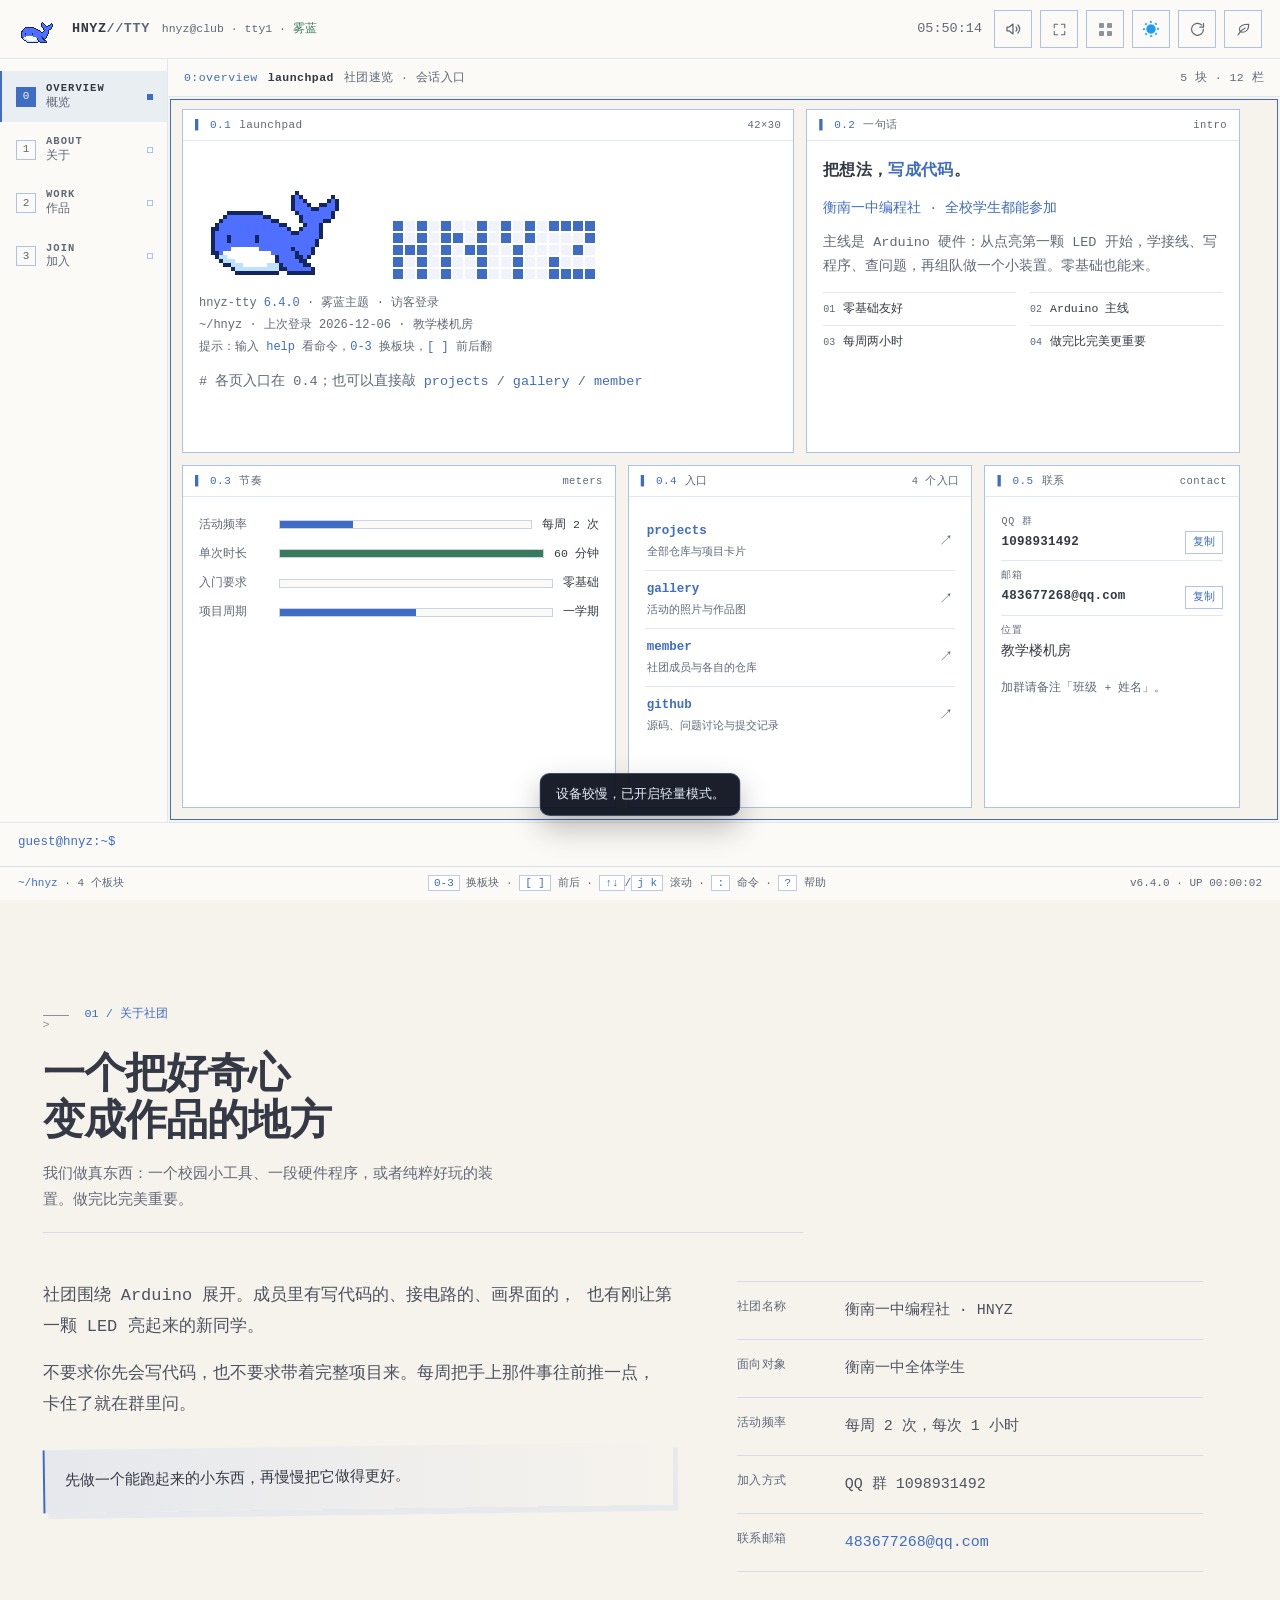
==== commit a7d3f1a8: "perf(member): 内嵌播放器等页面 load 后再挂 src；style: 墨槽让位与浅色对比度 - 成员页 iframe 现在先立深色等待层，load + idle 才加载；点一下可催。 " ====
--- a/index.html
+++ b/index.html
@@ -134,14 +134,14 @@
     html[data-style="default"]{--bg:#fbfbfd;--bg-deep:#f5f5f7;--panel:#fff;--panel-2:#f5f5f7;--text:#1d1d1f;--border:rgba(0,0,0,.08);--blue:#0071e3}
     html[data-style="default"][data-theme="dark"]{--bg:#000;--bg-deep:#0a0a0a;--panel:#1c1c1e;--panel-2:#2c2c2e;--text:#f5f5f7;--border:rgba(255,255,255,.1);--blue:#0a84ff}
   </style>
-  <link rel="stylesheet" href="css/style.css?v=20261118e">
-  <link rel="stylesheet" href="css/ink-slot.css?v=20261118e">
-  <link rel="stylesheet" href="css/pet.css?v=20261118e">
-  <link rel="stylesheet" href="css/personal.css?v=20261118e">
-  <link rel="stylesheet" href="css/avatar-pet.css?v=20261118e">
-  <link rel="stylesheet" href="css/skins.css?v=20261118e">
-  <link rel="stylesheet" href="css/lite.css?v=20261118e">
-  <script src="js/skin-boot.js?v=20261118e"></script>
+  <link rel="stylesheet" href="css/style.css?v=20261119a">
+  <link rel="stylesheet" href="css/ink-slot.css?v=20261119a">
+  <link rel="stylesheet" href="css/pet.css?v=20261119a">
+  <link rel="stylesheet" href="css/personal.css?v=20261119a">
+  <link rel="stylesheet" href="css/avatar-pet.css?v=20261119a">
+  <link rel="stylesheet" href="css/skins.css?v=20261119a">
+  <link rel="stylesheet" href="css/lite.css?v=20261119a">
+  <script src="js/skin-boot.js?v=20261119a"></script>
   <script>
     /* 轻量 / 极致预置：弱设备（2G、内存 ≤2G、核心 ≤2）首帧就走低配，
        避免先跑一遍动画再关。手动开过的以 localStorage 为准（1 轻量 / 2 极致）。
@@ -177,36 +177,36 @@
       }
     })();
   </script>
-  <link rel="stylesheet" href="css/type.css?v=20261118e">
-  <link rel="stylesheet" href="css/motion.css?v=20261118e">
-  <link rel="preload" href="css/guestbook.css?v=20261118e" as="style">
-  <link rel="stylesheet" href="css/guestbook.css?v=20261118e" media="print" onload="this.media='all'">
-  <noscript><link rel="stylesheet" href="css/guestbook.css?v=20261118e"></noscript>
+  <link rel="stylesheet" href="css/type.css?v=20261119a">
+  <link rel="stylesheet" href="css/motion.css?v=20261119a">
+  <link rel="preload" href="css/guestbook.css?v=20261119a" as="style">
+  <link rel="stylesheet" href="css/guestbook.css?v=20261119a" media="print" onload="this.media='all'">
+  <noscript><link rel="stylesheet" href="css/guestbook.css?v=20261119a"></noscript>
   <!-- 苹果风覆写层：只作用于默认皮肤，放最后才压得住各页自己的样式 -->
-  <link rel="stylesheet" href="css/apple.css?v=20261118e">
-  <link rel="stylesheet" href="css/touch.css?v=20261118e">
+  <link rel="stylesheet" href="css/apple.css?v=20261119a">
+  <link rel="stylesheet" href="css/touch.css?v=20261119a">
   <noscript><style>.loading-state { display: none; }</style></noscript>
 
   <!-- 项目卡片、全部项目折叠页和复制按钮由 js/main.js 驱动 -->
-  <script src="js/sfx.js?v=20261118e" defer></script>
-  <script src="js/theme.js?v=20261118e" defer></script>
-  <script src="js/theme-icon.js?v=20261118e" defer></script>
-  <script src="js/members.js?v=20261118e" defer></script>
-  <script src="js/main.js?v=20261118e" defer></script>
-  <script src="js/repo-sync.js?v=20261118e" defer></script>
-  <script src="js/pet.js?v=20261118e" defer></script>
-  <script src="js/avatar-pet.js?v=20261118e" defer></script>
-  <script src="js/personal.js?v=20261118e" defer></script>
-  <script src="js/click-fx.js?v=20261118e" defer></script>
-  <script src="js/term-tui.js?v=20261118e" defer></script>
-  <script src="js/ink-slot.js?v=20261118e" defer></script>
-  <script src="js/cursor-trail.js?v=20261118e" defer></script>
-  <script src="js/skins.js?v=20261118e" defer></script>
-  <script src="js/fullscreen.js?v=20261118e" defer></script>
-  <script src="js/lite.js?v=20261118e" defer></script>
-  <script src="js/copy.js?v=20261118e" defer></script>
-  <script src="js/pwa.js?v=20261118e" defer></script>
-  <script src="js/guestbook.js?v=20261118e" defer></script>
+  <script src="js/sfx.js?v=20261119a" defer></script>
+  <script src="js/theme.js?v=20261119a" defer></script>
+  <script src="js/theme-icon.js?v=20261119a" defer></script>
+  <script src="js/members.js?v=20261119a" defer></script>
+  <script src="js/main.js?v=20261119a" defer></script>
+  <script src="js/repo-sync.js?v=20261119a" defer></script>
+  <script src="js/pet.js?v=20261119a" defer></script>
+  <script src="js/avatar-pet.js?v=20261119a" defer></script>
+  <script src="js/personal.js?v=20261119a" defer></script>
+  <script src="js/click-fx.js?v=20261119a" defer></script>
+  <script src="js/term-tui.js?v=20261119a" defer></script>
+  <script src="js/ink-slot.js?v=20261119a" defer></script>
+  <script src="js/cursor-trail.js?v=20261119a" defer></script>
+  <script src="js/skins.js?v=20261119a" defer></script>
+  <script src="js/fullscreen.js?v=20261119a" defer></script>
+  <script src="js/lite.js?v=20261119a" defer></script>
+  <script src="js/copy.js?v=20261119a" defer></script>
+  <script src="js/pwa.js?v=20261119a" defer></script>
+  <script src="js/guestbook.js?v=20261119a" defer></script>
   <script>
     /* 页脚跑道不参与首屏，也不该为「只看了首屏的人」付钱：
        等它进入视口前 600px 再拉样式和脚本。
@@ -222,7 +222,7 @@
         if (document.querySelector("link[data-dino-css]")) return;
         var link = document.createElement("link");
         link.rel = "stylesheet";
-        link.href = "css/dino.css?v=20261118e";
+        link.href = "css/dino.css?v=20261119a";
         link.setAttribute("data-dino-css", "");
         document.head.appendChild(link);
       }
@@ -233,7 +233,7 @@
         if (document.documentElement.dataset.lite === "2") return;
         loadCss();
         var script = document.createElement("script");
-        script.src = "js/dino.js?v=20261118e";
+        script.src = "js/dino.js?v=20261119a";
         script.async = true;
         document.body.appendChild(script);
       }
--- a/css/style.css
+++ b/css/style.css
@@ -220,6 +220,22 @@
   max-width: 1180px; /* fallback: 旧内核 */
   width: min(1180px, calc(100% - 56px));
   margin-inline: auto;
+}
+
+/* 右缘那支墨槽是 fixed 的 36px 竖条（手机 30px），视口一窄就正压在
+   正文最后几个字上：768 会把「把想法，写成代码。」压掉一截，1024 / 1280
+   会盖住列表项的尾巴。超过 1340 之后容器两侧空得出来，不用让。
+   只让右侧，左侧不动，视觉中心偏 7px，肉眼看不出来。 */
+@media (max-width: 1340px) {
+  .container {
+    padding-right: 20px;
+  }
+}
+
+@media (hover: none) and (max-width: 480px) {
+  .container {
+    padding-right: 28px;
+  }
 }
 
 .sr-only {
--- a/css/personal.css
+++ b/css/personal.css
@@ -1295,6 +1295,12 @@
 }
 }
 
+/* 浅色主题里那行小字压在米白底上只有 4.18:1，差 0.3 才到 AA。
+   只把苹果风浅色的这一处压深半档，别的皮肤有各自的配色。 */
+html[data-style="default"][data-theme="light"] .gallery-filter {
+  color: #63636a;
+}
+
 
 .gallery-filter.is-active {
   border-color: var(--blue);
@@ -1659,3 +1665,10 @@
   color: rgba(219, 234, 254, 0.62);
   font-variant-numeric: tabular-nums;
 }
+
+/* 画廊入口的那两个小角标（11px）在米白底上 4.31:1，差 0.2 到 AA。
+   浅色主题用深一档的蓝，深色仍是原来的亮蓝。 */
+html[data-style="default"][data-theme="light"] .gallery-entry__index,
+html[data-style="default"][data-theme="light"] .gallery-entry__arrow {
+  color: #0066cc;
+}
--- a/css/apple.css
+++ b/css/apple.css
@@ -35,7 +35,7 @@
   --text: #1d1d1f;
   --text-soft: #3a3a3c;
   --muted: #6e6e73;
-  --dim: #86868b;
+  --dim: #6b6b70;
 
   /* 系统蓝。深浅两档就是 Apple 按钮的常态 / 按下态 */
   --blue: #0071e3;
@@ -51,9 +51,9 @@
   --orange: #bf4800;
   --red: #d70015;
 
-  --cyan: #0a84ff;
+  --cyan: #0a6fd8;
   --cyan-bright: #409cff;
-  --indigo: #5e5ce6;
+  --indigo: #4f4ddb;
   --violet: #af52de;
   --purple: #5e5ce6;
   --mint: #00a99d;
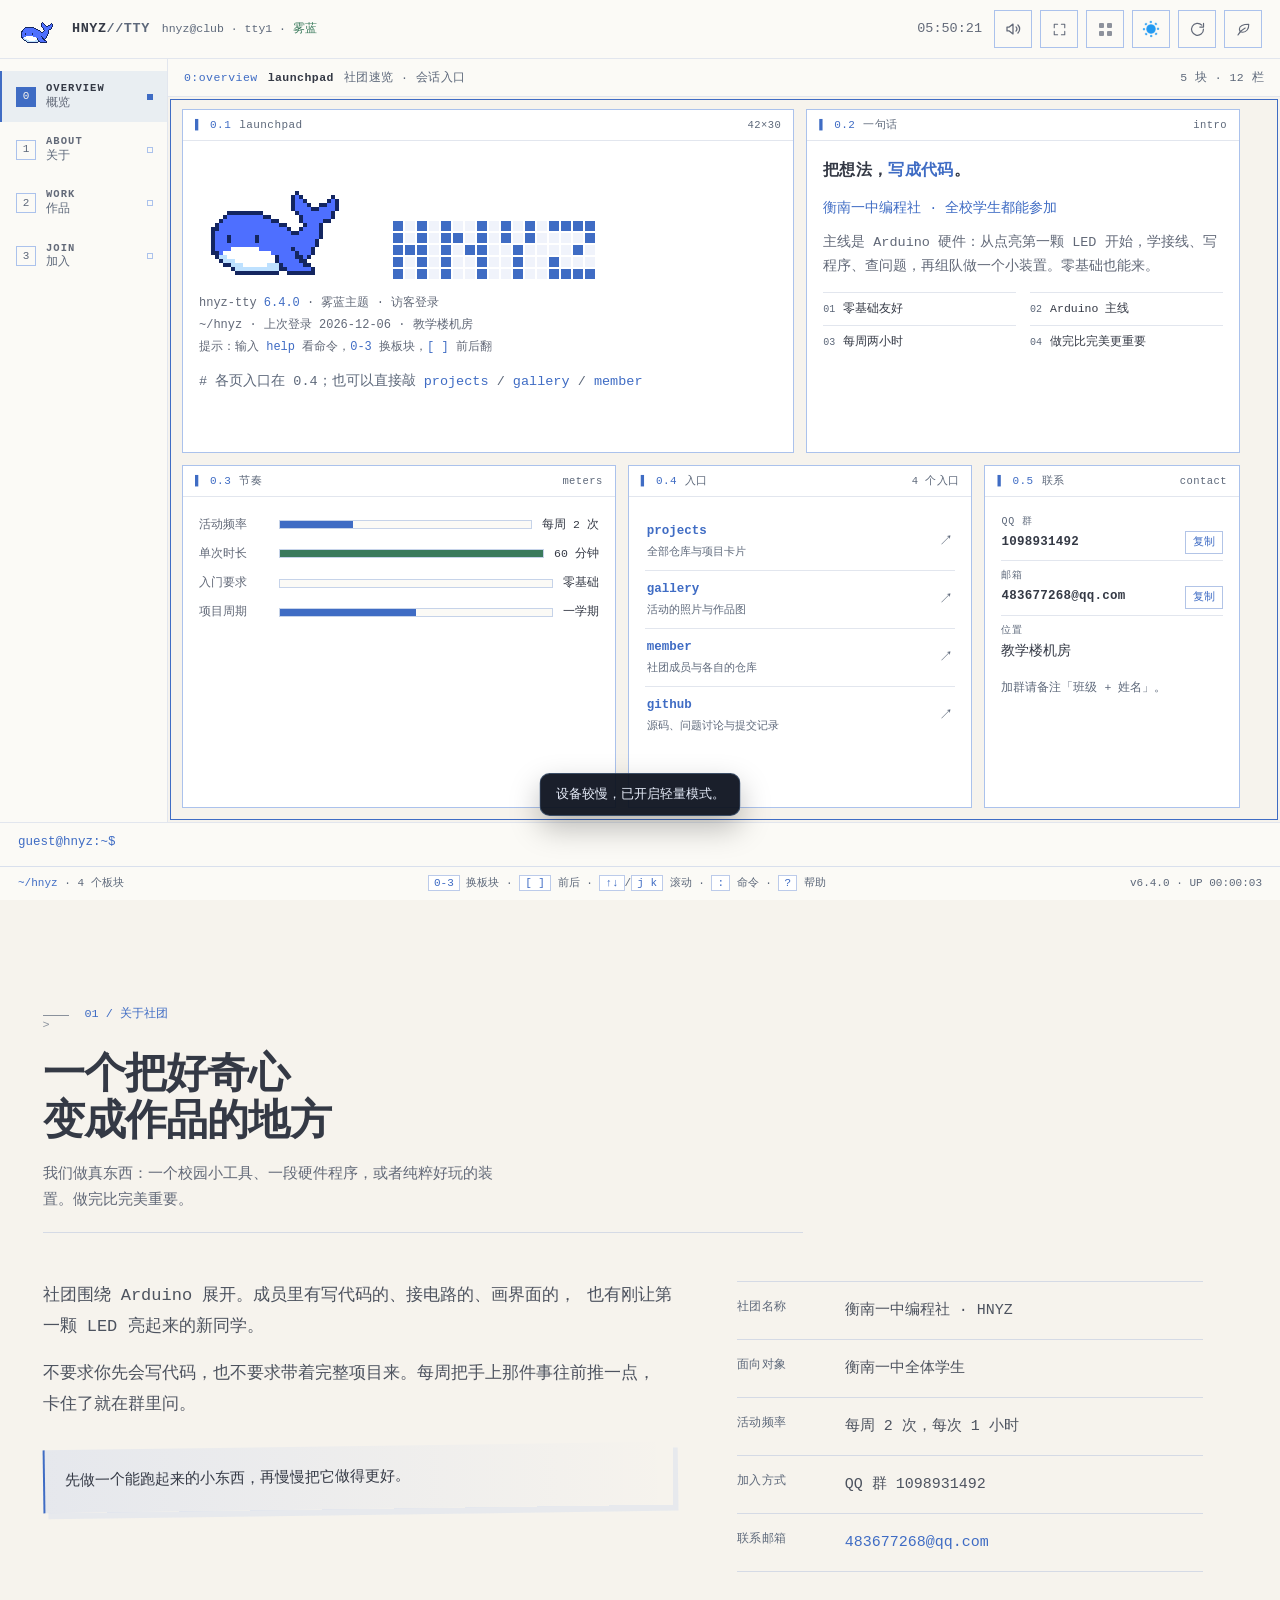
==== commit f3e90bec: "feat(trail): 轨迹改成碎星，按距离落簇不再成对 慢速移动时 45ms 才走 5px，方块比间距还宽，实测 97% 的相邻两块互相 压叠、露出各自两个边，看上去就是「方块总是成对出现」。现在" ====
--- a/index.html
+++ b/index.html
@@ -134,14 +134,14 @@
     html[data-style="default"]{--bg:#fbfbfd;--bg-deep:#f5f5f7;--panel:#fff;--panel-2:#f5f5f7;--text:#1d1d1f;--border:rgba(0,0,0,.08);--blue:#0071e3}
     html[data-style="default"][data-theme="dark"]{--bg:#000;--bg-deep:#0a0a0a;--panel:#1c1c1e;--panel-2:#2c2c2e;--text:#f5f5f7;--border:rgba(255,255,255,.1);--blue:#0a84ff}
   </style>
-  <link rel="stylesheet" href="css/style.css?v=20261119a">
-  <link rel="stylesheet" href="css/ink-slot.css?v=20261119a">
-  <link rel="stylesheet" href="css/pet.css?v=20261119a">
-  <link rel="stylesheet" href="css/personal.css?v=20261119a">
-  <link rel="stylesheet" href="css/avatar-pet.css?v=20261119a">
-  <link rel="stylesheet" href="css/skins.css?v=20261119a">
-  <link rel="stylesheet" href="css/lite.css?v=20261119a">
-  <script src="js/skin-boot.js?v=20261119a"></script>
+  <link rel="stylesheet" href="css/style.css?v=20261119b">
+  <link rel="stylesheet" href="css/ink-slot.css?v=20261119b">
+  <link rel="stylesheet" href="css/pet.css?v=20261119b">
+  <link rel="stylesheet" href="css/personal.css?v=20261119b">
+  <link rel="stylesheet" href="css/avatar-pet.css?v=20261119b">
+  <link rel="stylesheet" href="css/skins.css?v=20261119b">
+  <link rel="stylesheet" href="css/lite.css?v=20261119b">
+  <script src="js/skin-boot.js?v=20261119b"></script>
   <script>
     /* 轻量 / 极致预置：弱设备（2G、内存 ≤2G、核心 ≤2）首帧就走低配，
        避免先跑一遍动画再关。手动开过的以 localStorage 为准（1 轻量 / 2 极致）。
@@ -177,36 +177,36 @@
       }
     })();
   </script>
-  <link rel="stylesheet" href="css/type.css?v=20261119a">
-  <link rel="stylesheet" href="css/motion.css?v=20261119a">
-  <link rel="preload" href="css/guestbook.css?v=20261119a" as="style">
-  <link rel="stylesheet" href="css/guestbook.css?v=20261119a" media="print" onload="this.media='all'">
-  <noscript><link rel="stylesheet" href="css/guestbook.css?v=20261119a"></noscript>
+  <link rel="stylesheet" href="css/type.css?v=20261119b">
+  <link rel="stylesheet" href="css/motion.css?v=20261119b">
+  <link rel="preload" href="css/guestbook.css?v=20261119b" as="style">
+  <link rel="stylesheet" href="css/guestbook.css?v=20261119b" media="print" onload="this.media='all'">
+  <noscript><link rel="stylesheet" href="css/guestbook.css?v=20261119b"></noscript>
   <!-- 苹果风覆写层：只作用于默认皮肤，放最后才压得住各页自己的样式 -->
-  <link rel="stylesheet" href="css/apple.css?v=20261119a">
-  <link rel="stylesheet" href="css/touch.css?v=20261119a">
+  <link rel="stylesheet" href="css/apple.css?v=20261119b">
+  <link rel="stylesheet" href="css/touch.css?v=20261119b">
   <noscript><style>.loading-state { display: none; }</style></noscript>
 
   <!-- 项目卡片、全部项目折叠页和复制按钮由 js/main.js 驱动 -->
-  <script src="js/sfx.js?v=20261119a" defer></script>
-  <script src="js/theme.js?v=20261119a" defer></script>
-  <script src="js/theme-icon.js?v=20261119a" defer></script>
-  <script src="js/members.js?v=20261119a" defer></script>
-  <script src="js/main.js?v=20261119a" defer></script>
-  <script src="js/repo-sync.js?v=20261119a" defer></script>
-  <script src="js/pet.js?v=20261119a" defer></script>
-  <script src="js/avatar-pet.js?v=20261119a" defer></script>
-  <script src="js/personal.js?v=20261119a" defer></script>
-  <script src="js/click-fx.js?v=20261119a" defer></script>
-  <script src="js/term-tui.js?v=20261119a" defer></script>
-  <script src="js/ink-slot.js?v=20261119a" defer></script>
-  <script src="js/cursor-trail.js?v=20261119a" defer></script>
-  <script src="js/skins.js?v=20261119a" defer></script>
-  <script src="js/fullscreen.js?v=20261119a" defer></script>
-  <script src="js/lite.js?v=20261119a" defer></script>
-  <script src="js/copy.js?v=20261119a" defer></script>
-  <script src="js/pwa.js?v=20261119a" defer></script>
-  <script src="js/guestbook.js?v=20261119a" defer></script>
+  <script src="js/sfx.js?v=20261119b" defer></script>
+  <script src="js/theme.js?v=20261119b" defer></script>
+  <script src="js/theme-icon.js?v=20261119b" defer></script>
+  <script src="js/members.js?v=20261119b" defer></script>
+  <script src="js/main.js?v=20261119b" defer></script>
+  <script src="js/repo-sync.js?v=20261119b" defer></script>
+  <script src="js/pet.js?v=20261119b" defer></script>
+  <script src="js/avatar-pet.js?v=20261119b" defer></script>
+  <script src="js/personal.js?v=20261119b" defer></script>
+  <script src="js/click-fx.js?v=20261119b" defer></script>
+  <script src="js/term-tui.js?v=20261119b" defer></script>
+  <script src="js/ink-slot.js?v=20261119b" defer></script>
+  <script src="js/cursor-trail.js?v=20261119b" defer></script>
+  <script src="js/skins.js?v=20261119b" defer></script>
+  <script src="js/fullscreen.js?v=20261119b" defer></script>
+  <script src="js/lite.js?v=20261119b" defer></script>
+  <script src="js/copy.js?v=20261119b" defer></script>
+  <script src="js/pwa.js?v=20261119b" defer></script>
+  <script src="js/guestbook.js?v=20261119b" defer></script>
   <script>
     /* 页脚跑道不参与首屏，也不该为「只看了首屏的人」付钱：
        等它进入视口前 600px 再拉样式和脚本。
@@ -222,7 +222,7 @@
         if (document.querySelector("link[data-dino-css]")) return;
         var link = document.createElement("link");
         link.rel = "stylesheet";
-        link.href = "css/dino.css?v=20261119a";
+        link.href = "css/dino.css?v=20261119b";
         link.setAttribute("data-dino-css", "");
         document.head.appendChild(link);
       }
@@ -233,7 +233,7 @@
         if (document.documentElement.dataset.lite === "2") return;
         loadCss();
         var script = document.createElement("script");
-        script.src = "js/dino.js?v=20261119a";
+        script.src = "js/dino.js?v=20261119b";
         script.async = true;
         document.body.appendChild(script);
       }
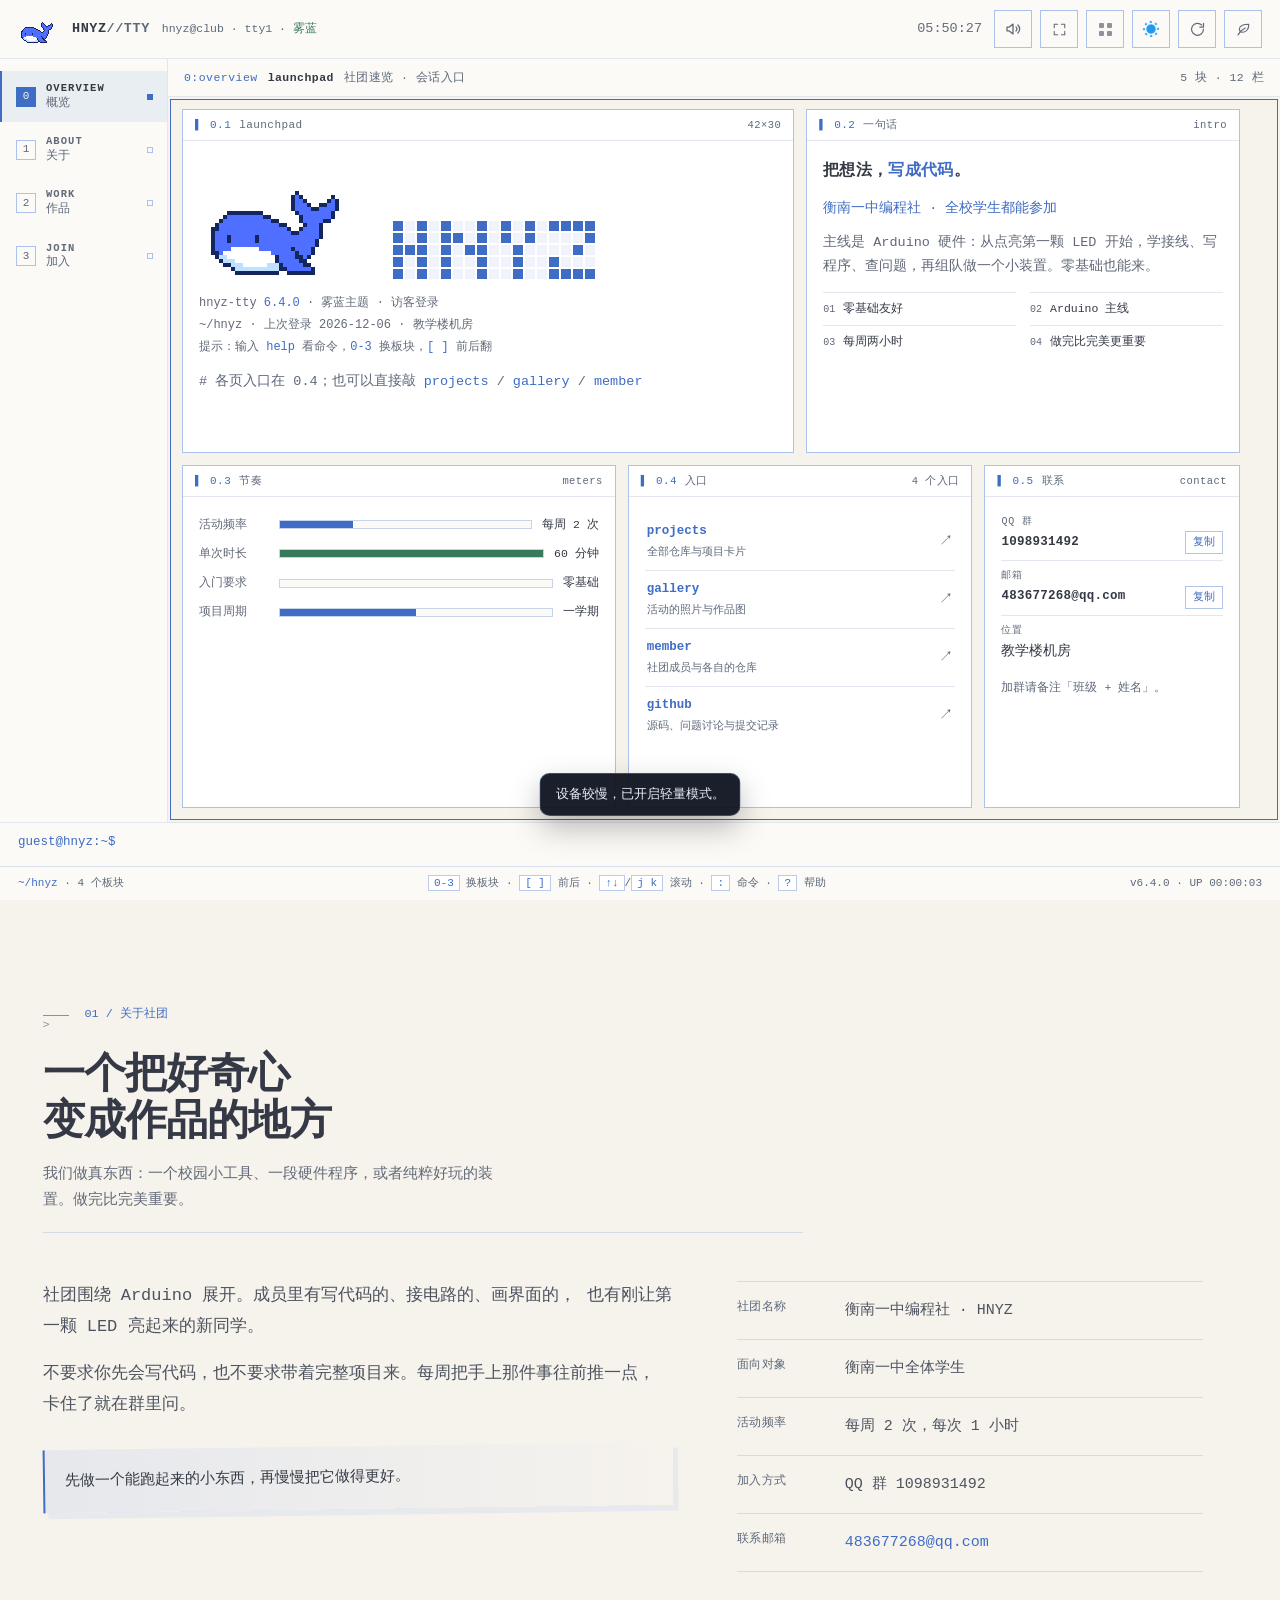
==== commit b42d1d2c: "fix(trail): 去掉碎屑，回到干净方块；落块改按距离，慢速不再叠成一对" ====
--- a/index.html
+++ b/index.html
@@ -134,14 +134,14 @@
     html[data-style="default"]{--bg:#fbfbfd;--bg-deep:#f5f5f7;--panel:#fff;--panel-2:#f5f5f7;--text:#1d1d1f;--border:rgba(0,0,0,.08);--blue:#0071e3}
     html[data-style="default"][data-theme="dark"]{--bg:#000;--bg-deep:#0a0a0a;--panel:#1c1c1e;--panel-2:#2c2c2e;--text:#f5f5f7;--border:rgba(255,255,255,.1);--blue:#0a84ff}
   </style>
-  <link rel="stylesheet" href="css/style.css?v=20261119b">
-  <link rel="stylesheet" href="css/ink-slot.css?v=20261119b">
-  <link rel="stylesheet" href="css/pet.css?v=20261119b">
-  <link rel="stylesheet" href="css/personal.css?v=20261119b">
-  <link rel="stylesheet" href="css/avatar-pet.css?v=20261119b">
-  <link rel="stylesheet" href="css/skins.css?v=20261119b">
-  <link rel="stylesheet" href="css/lite.css?v=20261119b">
-  <script src="js/skin-boot.js?v=20261119b"></script>
+  <link rel="stylesheet" href="css/style.css?v=20261119c">
+  <link rel="stylesheet" href="css/ink-slot.css?v=20261119c">
+  <link rel="stylesheet" href="css/pet.css?v=20261119c">
+  <link rel="stylesheet" href="css/personal.css?v=20261119c">
+  <link rel="stylesheet" href="css/avatar-pet.css?v=20261119c">
+  <link rel="stylesheet" href="css/skins.css?v=20261119c">
+  <link rel="stylesheet" href="css/lite.css?v=20261119c">
+  <script src="js/skin-boot.js?v=20261119c"></script>
   <script>
     /* 轻量 / 极致预置：弱设备（2G、内存 ≤2G、核心 ≤2）首帧就走低配，
        避免先跑一遍动画再关。手动开过的以 localStorage 为准（1 轻量 / 2 极致）。
@@ -177,36 +177,36 @@
       }
     })();
   </script>
-  <link rel="stylesheet" href="css/type.css?v=20261119b">
-  <link rel="stylesheet" href="css/motion.css?v=20261119b">
-  <link rel="preload" href="css/guestbook.css?v=20261119b" as="style">
-  <link rel="stylesheet" href="css/guestbook.css?v=20261119b" media="print" onload="this.media='all'">
-  <noscript><link rel="stylesheet" href="css/guestbook.css?v=20261119b"></noscript>
+  <link rel="stylesheet" href="css/type.css?v=20261119c">
+  <link rel="stylesheet" href="css/motion.css?v=20261119c">
+  <link rel="preload" href="css/guestbook.css?v=20261119c" as="style">
+  <link rel="stylesheet" href="css/guestbook.css?v=20261119c" media="print" onload="this.media='all'">
+  <noscript><link rel="stylesheet" href="css/guestbook.css?v=20261119c"></noscript>
   <!-- 苹果风覆写层：只作用于默认皮肤，放最后才压得住各页自己的样式 -->
-  <link rel="stylesheet" href="css/apple.css?v=20261119b">
-  <link rel="stylesheet" href="css/touch.css?v=20261119b">
+  <link rel="stylesheet" href="css/apple.css?v=20261119c">
+  <link rel="stylesheet" href="css/touch.css?v=20261119c">
   <noscript><style>.loading-state { display: none; }</style></noscript>
 
   <!-- 项目卡片、全部项目折叠页和复制按钮由 js/main.js 驱动 -->
-  <script src="js/sfx.js?v=20261119b" defer></script>
-  <script src="js/theme.js?v=20261119b" defer></script>
-  <script src="js/theme-icon.js?v=20261119b" defer></script>
-  <script src="js/members.js?v=20261119b" defer></script>
-  <script src="js/main.js?v=20261119b" defer></script>
-  <script src="js/repo-sync.js?v=20261119b" defer></script>
-  <script src="js/pet.js?v=20261119b" defer></script>
-  <script src="js/avatar-pet.js?v=20261119b" defer></script>
-  <script src="js/personal.js?v=20261119b" defer></script>
-  <script src="js/click-fx.js?v=20261119b" defer></script>
-  <script src="js/term-tui.js?v=20261119b" defer></script>
-  <script src="js/ink-slot.js?v=20261119b" defer></script>
-  <script src="js/cursor-trail.js?v=20261119b" defer></script>
-  <script src="js/skins.js?v=20261119b" defer></script>
-  <script src="js/fullscreen.js?v=20261119b" defer></script>
-  <script src="js/lite.js?v=20261119b" defer></script>
-  <script src="js/copy.js?v=20261119b" defer></script>
-  <script src="js/pwa.js?v=20261119b" defer></script>
-  <script src="js/guestbook.js?v=20261119b" defer></script>
+  <script src="js/sfx.js?v=20261119c" defer></script>
+  <script src="js/theme.js?v=20261119c" defer></script>
+  <script src="js/theme-icon.js?v=20261119c" defer></script>
+  <script src="js/members.js?v=20261119c" defer></script>
+  <script src="js/main.js?v=20261119c" defer></script>
+  <script src="js/repo-sync.js?v=20261119c" defer></script>
+  <script src="js/pet.js?v=20261119c" defer></script>
+  <script src="js/avatar-pet.js?v=20261119c" defer></script>
+  <script src="js/personal.js?v=20261119c" defer></script>
+  <script src="js/click-fx.js?v=20261119c" defer></script>
+  <script src="js/term-tui.js?v=20261119c" defer></script>
+  <script src="js/ink-slot.js?v=20261119c" defer></script>
+  <script src="js/cursor-trail.js?v=20261119c" defer></script>
+  <script src="js/skins.js?v=20261119c" defer></script>
+  <script src="js/fullscreen.js?v=20261119c" defer></script>
+  <script src="js/lite.js?v=20261119c" defer></script>
+  <script src="js/copy.js?v=20261119c" defer></script>
+  <script src="js/pwa.js?v=20261119c" defer></script>
+  <script src="js/guestbook.js?v=20261119c" defer></script>
   <script>
     /* 页脚跑道不参与首屏，也不该为「只看了首屏的人」付钱：
        等它进入视口前 600px 再拉样式和脚本。
@@ -222,7 +222,7 @@
         if (document.querySelector("link[data-dino-css]")) return;
         var link = document.createElement("link");
         link.rel = "stylesheet";
-        link.href = "css/dino.css?v=20261119b";
+        link.href = "css/dino.css?v=20261119c";
         link.setAttribute("data-dino-css", "");
         document.head.appendChild(link);
       }
@@ -233,7 +233,7 @@
         if (document.documentElement.dataset.lite === "2") return;
         loadCss();
         var script = document.createElement("script");
-        script.src = "js/dino.js?v=20261119b";
+        script.src = "js/dino.js?v=20261119c";
         script.async = true;
         document.body.appendChild(script);
       }
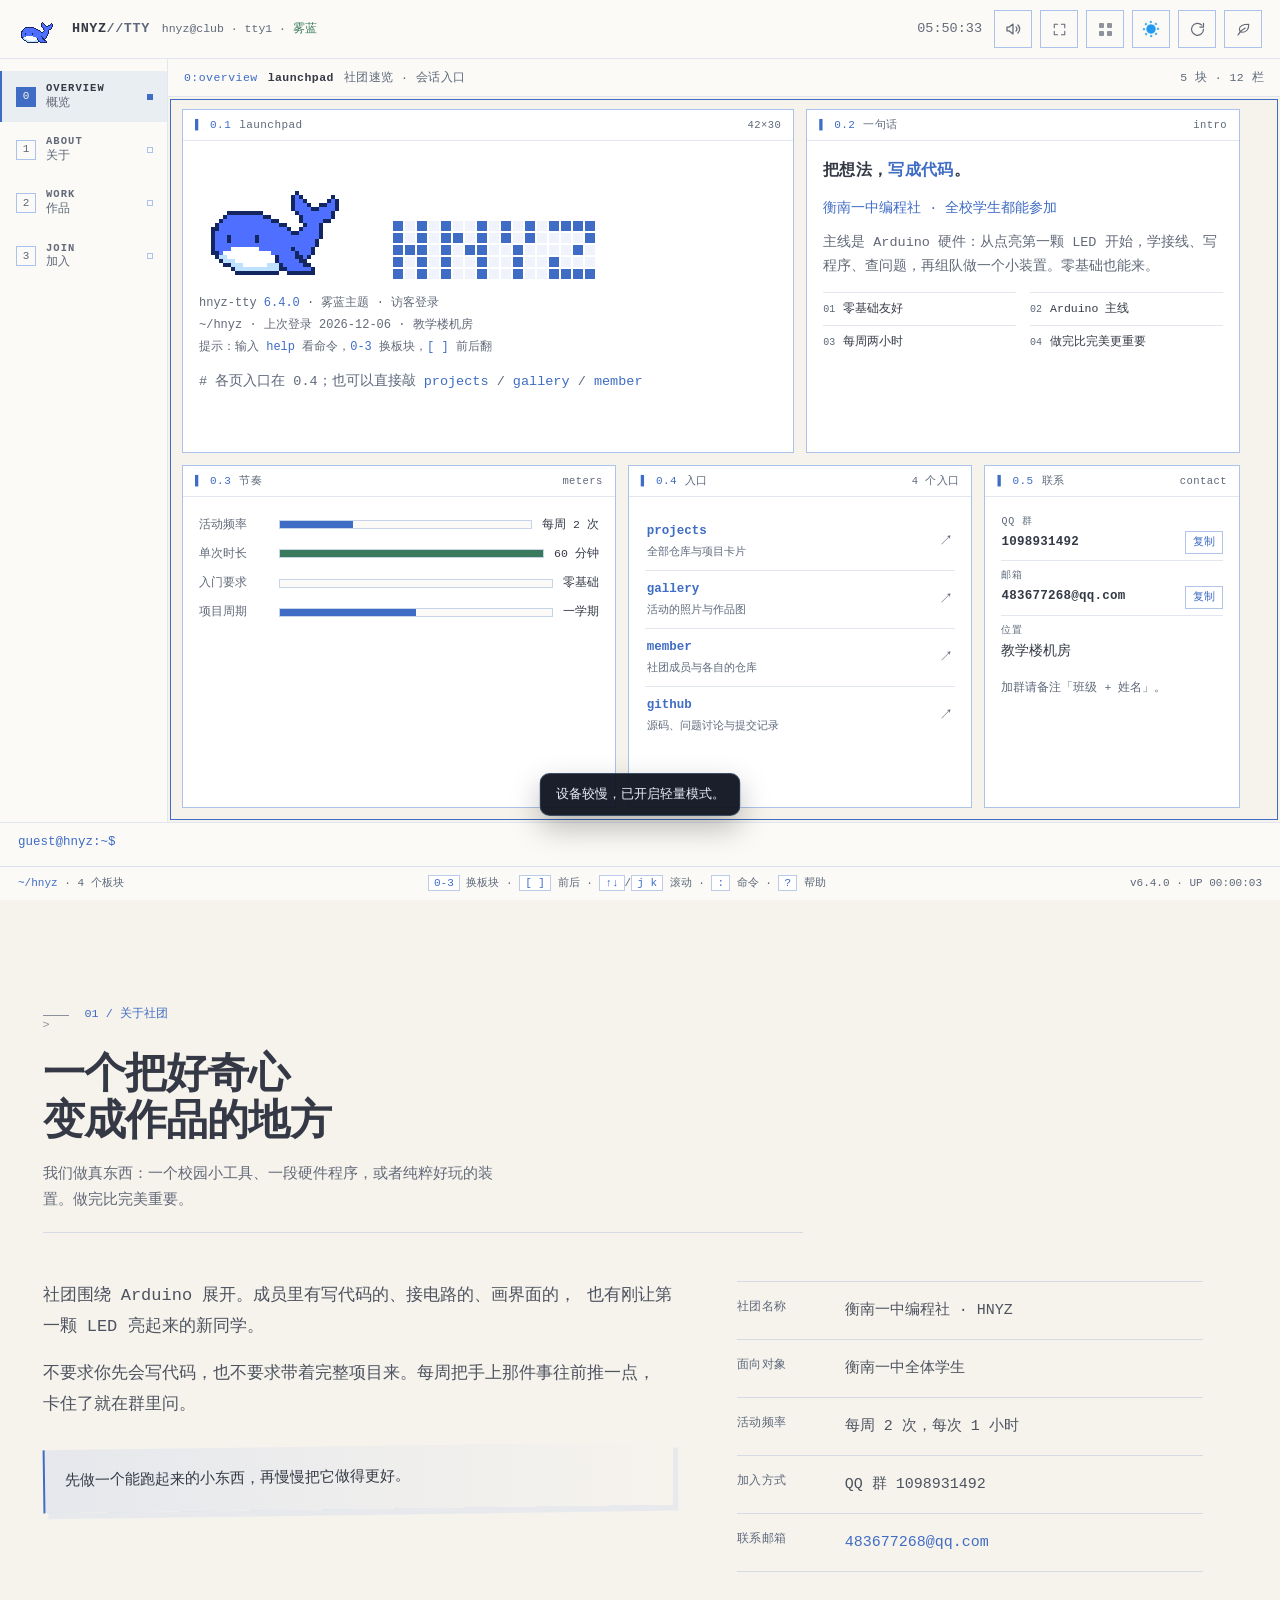
==== commit dd08dc56: "feat(trail): 允许方块压边重叠，中高速按帧位移均分补点，轨迹连成一条带" ====
--- a/index.html
+++ b/index.html
@@ -134,14 +134,14 @@
     html[data-style="default"]{--bg:#fbfbfd;--bg-deep:#f5f5f7;--panel:#fff;--panel-2:#f5f5f7;--text:#1d1d1f;--border:rgba(0,0,0,.08);--blue:#0071e3}
     html[data-style="default"][data-theme="dark"]{--bg:#000;--bg-deep:#0a0a0a;--panel:#1c1c1e;--panel-2:#2c2c2e;--text:#f5f5f7;--border:rgba(255,255,255,.1);--blue:#0a84ff}
   </style>
-  <link rel="stylesheet" href="css/style.css?v=20261119c">
-  <link rel="stylesheet" href="css/ink-slot.css?v=20261119c">
-  <link rel="stylesheet" href="css/pet.css?v=20261119c">
-  <link rel="stylesheet" href="css/personal.css?v=20261119c">
-  <link rel="stylesheet" href="css/avatar-pet.css?v=20261119c">
-  <link rel="stylesheet" href="css/skins.css?v=20261119c">
-  <link rel="stylesheet" href="css/lite.css?v=20261119c">
-  <script src="js/skin-boot.js?v=20261119c"></script>
+  <link rel="stylesheet" href="css/style.css?v=20261119e">
+  <link rel="stylesheet" href="css/ink-slot.css?v=20261119e">
+  <link rel="stylesheet" href="css/pet.css?v=20261119e">
+  <link rel="stylesheet" href="css/personal.css?v=20261119e">
+  <link rel="stylesheet" href="css/avatar-pet.css?v=20261119e">
+  <link rel="stylesheet" href="css/skins.css?v=20261119e">
+  <link rel="stylesheet" href="css/lite.css?v=20261119e">
+  <script src="js/skin-boot.js?v=20261119e"></script>
   <script>
     /* 轻量 / 极致预置：弱设备（2G、内存 ≤2G、核心 ≤2）首帧就走低配，
        避免先跑一遍动画再关。手动开过的以 localStorage 为准（1 轻量 / 2 极致）。
@@ -177,36 +177,36 @@
       }
     })();
   </script>
-  <link rel="stylesheet" href="css/type.css?v=20261119c">
-  <link rel="stylesheet" href="css/motion.css?v=20261119c">
-  <link rel="preload" href="css/guestbook.css?v=20261119c" as="style">
-  <link rel="stylesheet" href="css/guestbook.css?v=20261119c" media="print" onload="this.media='all'">
-  <noscript><link rel="stylesheet" href="css/guestbook.css?v=20261119c"></noscript>
+  <link rel="stylesheet" href="css/type.css?v=20261119e">
+  <link rel="stylesheet" href="css/motion.css?v=20261119e">
+  <link rel="preload" href="css/guestbook.css?v=20261119e" as="style">
+  <link rel="stylesheet" href="css/guestbook.css?v=20261119e" media="print" onload="this.media='all'">
+  <noscript><link rel="stylesheet" href="css/guestbook.css?v=20261119e"></noscript>
   <!-- 苹果风覆写层：只作用于默认皮肤，放最后才压得住各页自己的样式 -->
-  <link rel="stylesheet" href="css/apple.css?v=20261119c">
-  <link rel="stylesheet" href="css/touch.css?v=20261119c">
+  <link rel="stylesheet" href="css/apple.css?v=20261119e">
+  <link rel="stylesheet" href="css/touch.css?v=20261119e">
   <noscript><style>.loading-state { display: none; }</style></noscript>
 
   <!-- 项目卡片、全部项目折叠页和复制按钮由 js/main.js 驱动 -->
-  <script src="js/sfx.js?v=20261119c" defer></script>
-  <script src="js/theme.js?v=20261119c" defer></script>
-  <script src="js/theme-icon.js?v=20261119c" defer></script>
-  <script src="js/members.js?v=20261119c" defer></script>
-  <script src="js/main.js?v=20261119c" defer></script>
-  <script src="js/repo-sync.js?v=20261119c" defer></script>
-  <script src="js/pet.js?v=20261119c" defer></script>
-  <script src="js/avatar-pet.js?v=20261119c" defer></script>
-  <script src="js/personal.js?v=20261119c" defer></script>
-  <script src="js/click-fx.js?v=20261119c" defer></script>
-  <script src="js/term-tui.js?v=20261119c" defer></script>
-  <script src="js/ink-slot.js?v=20261119c" defer></script>
-  <script src="js/cursor-trail.js?v=20261119c" defer></script>
-  <script src="js/skins.js?v=20261119c" defer></script>
-  <script src="js/fullscreen.js?v=20261119c" defer></script>
-  <script src="js/lite.js?v=20261119c" defer></script>
-  <script src="js/copy.js?v=20261119c" defer></script>
-  <script src="js/pwa.js?v=20261119c" defer></script>
-  <script src="js/guestbook.js?v=20261119c" defer></script>
+  <script src="js/sfx.js?v=20261119e" defer></script>
+  <script src="js/theme.js?v=20261119e" defer></script>
+  <script src="js/theme-icon.js?v=20261119e" defer></script>
+  <script src="js/members.js?v=20261119e" defer></script>
+  <script src="js/main.js?v=20261119e" defer></script>
+  <script src="js/repo-sync.js?v=20261119e" defer></script>
+  <script src="js/pet.js?v=20261119e" defer></script>
+  <script src="js/avatar-pet.js?v=20261119e" defer></script>
+  <script src="js/personal.js?v=20261119e" defer></script>
+  <script src="js/click-fx.js?v=20261119e" defer></script>
+  <script src="js/term-tui.js?v=20261119e" defer></script>
+  <script src="js/ink-slot.js?v=20261119e" defer></script>
+  <script src="js/cursor-trail.js?v=20261119e" defer></script>
+  <script src="js/skins.js?v=20261119e" defer></script>
+  <script src="js/fullscreen.js?v=20261119e" defer></script>
+  <script src="js/lite.js?v=20261119e" defer></script>
+  <script src="js/copy.js?v=20261119e" defer></script>
+  <script src="js/pwa.js?v=20261119e" defer></script>
+  <script src="js/guestbook.js?v=20261119e" defer></script>
   <script>
     /* 页脚跑道不参与首屏，也不该为「只看了首屏的人」付钱：
        等它进入视口前 600px 再拉样式和脚本。
@@ -222,7 +222,7 @@
         if (document.querySelector("link[data-dino-css]")) return;
         var link = document.createElement("link");
         link.rel = "stylesheet";
-        link.href = "css/dino.css?v=20261119c";
+        link.href = "css/dino.css?v=20261119e";
         link.setAttribute("data-dino-css", "");
         document.head.appendChild(link);
       }
@@ -233,7 +233,7 @@
         if (document.documentElement.dataset.lite === "2") return;
         loadCss();
         var script = document.createElement("script");
-        script.src = "js/dino.js?v=20261119c";
+        script.src = "js/dino.js?v=20261119e";
         script.async = true;
         document.body.appendChild(script);
       }
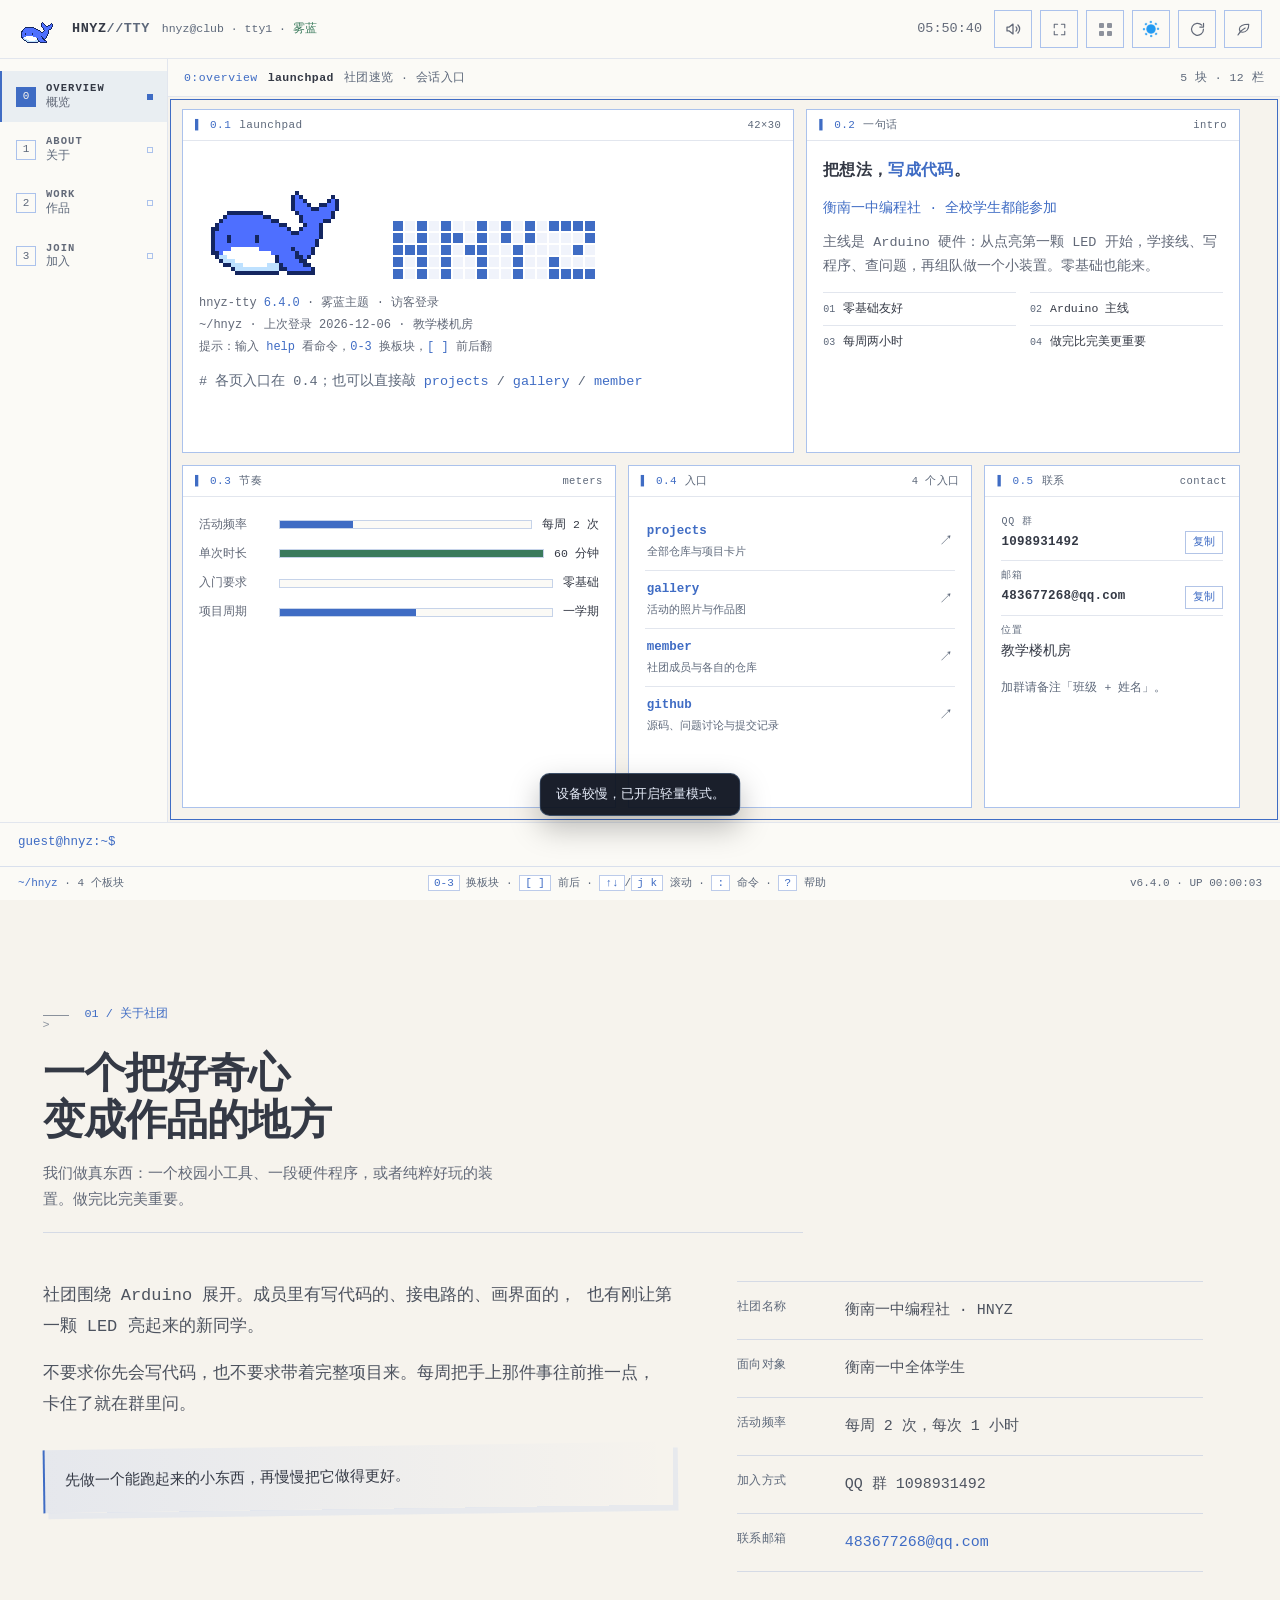
==== commit 2bfbef0a: "revert: 全站回退到 20261119a（轨迹恢复固定节拍版，版本号随之下调）" ====
--- a/index.html
+++ b/index.html
@@ -134,14 +134,14 @@
     html[data-style="default"]{--bg:#fbfbfd;--bg-deep:#f5f5f7;--panel:#fff;--panel-2:#f5f5f7;--text:#1d1d1f;--border:rgba(0,0,0,.08);--blue:#0071e3}
     html[data-style="default"][data-theme="dark"]{--bg:#000;--bg-deep:#0a0a0a;--panel:#1c1c1e;--panel-2:#2c2c2e;--text:#f5f5f7;--border:rgba(255,255,255,.1);--blue:#0a84ff}
   </style>
-  <link rel="stylesheet" href="css/style.css?v=20261119e">
-  <link rel="stylesheet" href="css/ink-slot.css?v=20261119e">
-  <link rel="stylesheet" href="css/pet.css?v=20261119e">
-  <link rel="stylesheet" href="css/personal.css?v=20261119e">
-  <link rel="stylesheet" href="css/avatar-pet.css?v=20261119e">
-  <link rel="stylesheet" href="css/skins.css?v=20261119e">
-  <link rel="stylesheet" href="css/lite.css?v=20261119e">
-  <script src="js/skin-boot.js?v=20261119e"></script>
+  <link rel="stylesheet" href="css/style.css?v=20261119a">
+  <link rel="stylesheet" href="css/ink-slot.css?v=20261119a">
+  <link rel="stylesheet" href="css/pet.css?v=20261119a">
+  <link rel="stylesheet" href="css/personal.css?v=20261119a">
+  <link rel="stylesheet" href="css/avatar-pet.css?v=20261119a">
+  <link rel="stylesheet" href="css/skins.css?v=20261119a">
+  <link rel="stylesheet" href="css/lite.css?v=20261119a">
+  <script src="js/skin-boot.js?v=20261119a"></script>
   <script>
     /* 轻量 / 极致预置：弱设备（2G、内存 ≤2G、核心 ≤2）首帧就走低配，
        避免先跑一遍动画再关。手动开过的以 localStorage 为准（1 轻量 / 2 极致）。
@@ -177,36 +177,36 @@
       }
     })();
   </script>
-  <link rel="stylesheet" href="css/type.css?v=20261119e">
-  <link rel="stylesheet" href="css/motion.css?v=20261119e">
-  <link rel="preload" href="css/guestbook.css?v=20261119e" as="style">
-  <link rel="stylesheet" href="css/guestbook.css?v=20261119e" media="print" onload="this.media='all'">
-  <noscript><link rel="stylesheet" href="css/guestbook.css?v=20261119e"></noscript>
+  <link rel="stylesheet" href="css/type.css?v=20261119a">
+  <link rel="stylesheet" href="css/motion.css?v=20261119a">
+  <link rel="preload" href="css/guestbook.css?v=20261119a" as="style">
+  <link rel="stylesheet" href="css/guestbook.css?v=20261119a" media="print" onload="this.media='all'">
+  <noscript><link rel="stylesheet" href="css/guestbook.css?v=20261119a"></noscript>
   <!-- 苹果风覆写层：只作用于默认皮肤，放最后才压得住各页自己的样式 -->
-  <link rel="stylesheet" href="css/apple.css?v=20261119e">
-  <link rel="stylesheet" href="css/touch.css?v=20261119e">
+  <link rel="stylesheet" href="css/apple.css?v=20261119a">
+  <link rel="stylesheet" href="css/touch.css?v=20261119a">
   <noscript><style>.loading-state { display: none; }</style></noscript>
 
   <!-- 项目卡片、全部项目折叠页和复制按钮由 js/main.js 驱动 -->
-  <script src="js/sfx.js?v=20261119e" defer></script>
-  <script src="js/theme.js?v=20261119e" defer></script>
-  <script src="js/theme-icon.js?v=20261119e" defer></script>
-  <script src="js/members.js?v=20261119e" defer></script>
-  <script src="js/main.js?v=20261119e" defer></script>
-  <script src="js/repo-sync.js?v=20261119e" defer></script>
-  <script src="js/pet.js?v=20261119e" defer></script>
-  <script src="js/avatar-pet.js?v=20261119e" defer></script>
-  <script src="js/personal.js?v=20261119e" defer></script>
-  <script src="js/click-fx.js?v=20261119e" defer></script>
-  <script src="js/term-tui.js?v=20261119e" defer></script>
-  <script src="js/ink-slot.js?v=20261119e" defer></script>
-  <script src="js/cursor-trail.js?v=20261119e" defer></script>
-  <script src="js/skins.js?v=20261119e" defer></script>
-  <script src="js/fullscreen.js?v=20261119e" defer></script>
-  <script src="js/lite.js?v=20261119e" defer></script>
-  <script src="js/copy.js?v=20261119e" defer></script>
-  <script src="js/pwa.js?v=20261119e" defer></script>
-  <script src="js/guestbook.js?v=20261119e" defer></script>
+  <script src="js/sfx.js?v=20261119a" defer></script>
+  <script src="js/theme.js?v=20261119a" defer></script>
+  <script src="js/theme-icon.js?v=20261119a" defer></script>
+  <script src="js/members.js?v=20261119a" defer></script>
+  <script src="js/main.js?v=20261119a" defer></script>
+  <script src="js/repo-sync.js?v=20261119a" defer></script>
+  <script src="js/pet.js?v=20261119a" defer></script>
+  <script src="js/avatar-pet.js?v=20261119a" defer></script>
+  <script src="js/personal.js?v=20261119a" defer></script>
+  <script src="js/click-fx.js?v=20261119a" defer></script>
+  <script src="js/term-tui.js?v=20261119a" defer></script>
+  <script src="js/ink-slot.js?v=20261119a" defer></script>
+  <script src="js/cursor-trail.js?v=20261119a" defer></script>
+  <script src="js/skins.js?v=20261119a" defer></script>
+  <script src="js/fullscreen.js?v=20261119a" defer></script>
+  <script src="js/lite.js?v=20261119a" defer></script>
+  <script src="js/copy.js?v=20261119a" defer></script>
+  <script src="js/pwa.js?v=20261119a" defer></script>
+  <script src="js/guestbook.js?v=20261119a" defer></script>
   <script>
     /* 页脚跑道不参与首屏，也不该为「只看了首屏的人」付钱：
        等它进入视口前 600px 再拉样式和脚本。
@@ -222,7 +222,7 @@
         if (document.querySelector("link[data-dino-css]")) return;
         var link = document.createElement("link");
         link.rel = "stylesheet";
-        link.href = "css/dino.css?v=20261119e";
+        link.href = "css/dino.css?v=20261119a";
         link.setAttribute("data-dino-css", "");
         document.head.appendChild(link);
       }
@@ -233,7 +233,7 @@
         if (document.documentElement.dataset.lite === "2") return;
         loadCss();
         var script = document.createElement("script");
-        script.src = "js/dino.js?v=20261119e";
+        script.src = "js/dino.js?v=20261119a";
         script.async = true;
         document.body.appendChild(script);
       }
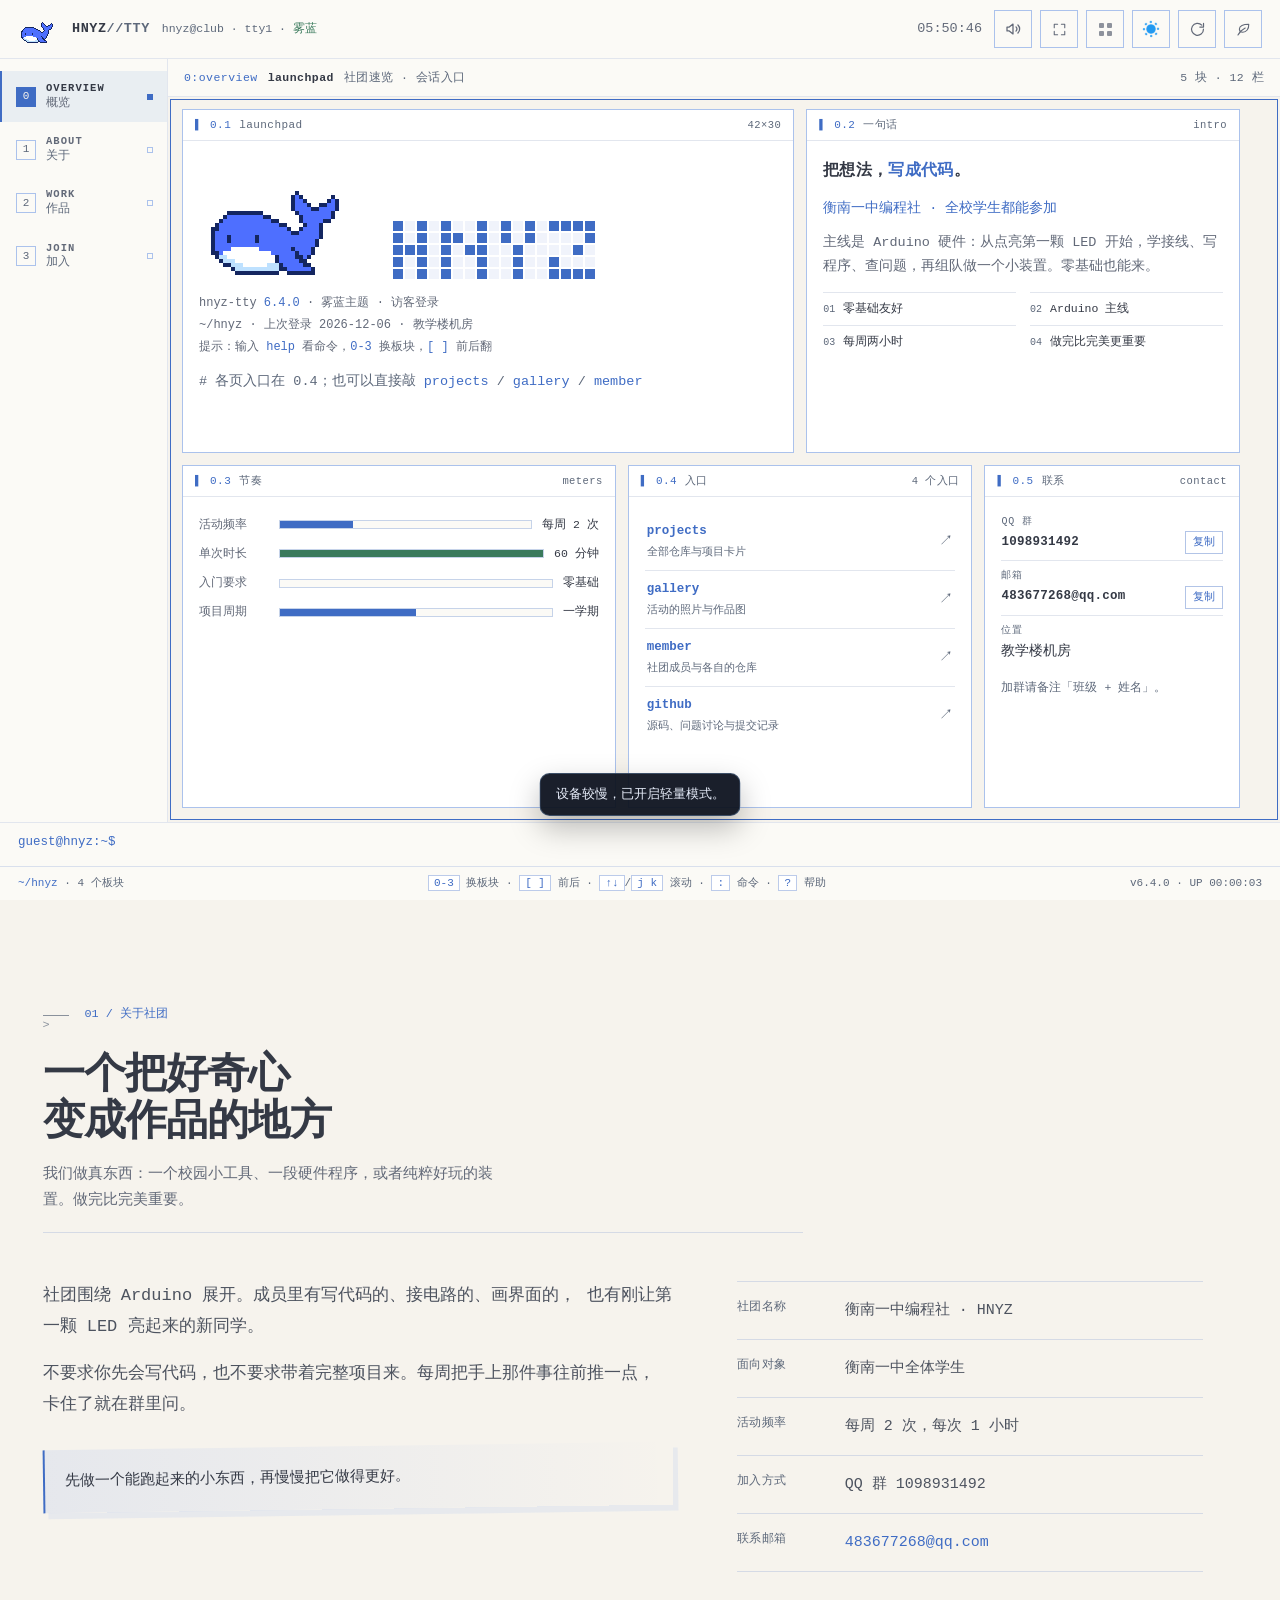
==== commit be28b618: "feat(style): 新增 GitHub/Primer 全套皮肤，六风格体系升级至 20261120a - 新增 css/skin-github.css：全站自绘 Primer 风格皮肤，选择器限" ====
--- a/index.html
+++ b/index.html
@@ -134,14 +134,14 @@
     html[data-style="default"]{--bg:#fbfbfd;--bg-deep:#f5f5f7;--panel:#fff;--panel-2:#f5f5f7;--text:#1d1d1f;--border:rgba(0,0,0,.08);--blue:#0071e3}
     html[data-style="default"][data-theme="dark"]{--bg:#000;--bg-deep:#0a0a0a;--panel:#1c1c1e;--panel-2:#2c2c2e;--text:#f5f5f7;--border:rgba(255,255,255,.1);--blue:#0a84ff}
   </style>
-  <link rel="stylesheet" href="css/style.css?v=20261119a">
-  <link rel="stylesheet" href="css/ink-slot.css?v=20261119a">
-  <link rel="stylesheet" href="css/pet.css?v=20261119a">
-  <link rel="stylesheet" href="css/personal.css?v=20261119a">
-  <link rel="stylesheet" href="css/avatar-pet.css?v=20261119a">
-  <link rel="stylesheet" href="css/skins.css?v=20261119a">
-  <link rel="stylesheet" href="css/lite.css?v=20261119a">
-  <script src="js/skin-boot.js?v=20261119a"></script>
+  <link rel="stylesheet" href="css/style.css?v=20261120a">
+  <link rel="stylesheet" href="css/ink-slot.css?v=20261120a">
+  <link rel="stylesheet" href="css/pet.css?v=20261120a">
+  <link rel="stylesheet" href="css/personal.css?v=20261120a">
+  <link rel="stylesheet" href="css/avatar-pet.css?v=20261120a">
+  <link rel="stylesheet" href="css/skins.css?v=20261120a">
+  <link rel="stylesheet" href="css/lite.css?v=20261120a">
+  <script src="js/skin-boot.js?v=20261120a"></script>
   <script>
     /* 轻量 / 极致预置：弱设备（2G、内存 ≤2G、核心 ≤2）首帧就走低配，
        避免先跑一遍动画再关。手动开过的以 localStorage 为准（1 轻量 / 2 极致）。
@@ -177,36 +177,36 @@
       }
     })();
   </script>
-  <link rel="stylesheet" href="css/type.css?v=20261119a">
-  <link rel="stylesheet" href="css/motion.css?v=20261119a">
-  <link rel="preload" href="css/guestbook.css?v=20261119a" as="style">
-  <link rel="stylesheet" href="css/guestbook.css?v=20261119a" media="print" onload="this.media='all'">
-  <noscript><link rel="stylesheet" href="css/guestbook.css?v=20261119a"></noscript>
+  <link rel="stylesheet" href="css/type.css?v=20261120a">
+  <link rel="stylesheet" href="css/motion.css?v=20261120a">
+  <link rel="preload" href="css/guestbook.css?v=20261120a" as="style">
+  <link rel="stylesheet" href="css/guestbook.css?v=20261120a" media="print" onload="this.media='all'">
+  <noscript><link rel="stylesheet" href="css/guestbook.css?v=20261120a"></noscript>
   <!-- 苹果风覆写层：只作用于默认皮肤，放最后才压得住各页自己的样式 -->
-  <link rel="stylesheet" href="css/apple.css?v=20261119a">
-  <link rel="stylesheet" href="css/touch.css?v=20261119a">
+  <link rel="stylesheet" href="css/apple.css?v=20261120a">
+  <link rel="stylesheet" href="css/touch.css?v=20261120a">
   <noscript><style>.loading-state { display: none; }</style></noscript>
 
   <!-- 项目卡片、全部项目折叠页和复制按钮由 js/main.js 驱动 -->
-  <script src="js/sfx.js?v=20261119a" defer></script>
-  <script src="js/theme.js?v=20261119a" defer></script>
-  <script src="js/theme-icon.js?v=20261119a" defer></script>
-  <script src="js/members.js?v=20261119a" defer></script>
-  <script src="js/main.js?v=20261119a" defer></script>
-  <script src="js/repo-sync.js?v=20261119a" defer></script>
-  <script src="js/pet.js?v=20261119a" defer></script>
-  <script src="js/avatar-pet.js?v=20261119a" defer></script>
-  <script src="js/personal.js?v=20261119a" defer></script>
-  <script src="js/click-fx.js?v=20261119a" defer></script>
-  <script src="js/term-tui.js?v=20261119a" defer></script>
-  <script src="js/ink-slot.js?v=20261119a" defer></script>
-  <script src="js/cursor-trail.js?v=20261119a" defer></script>
-  <script src="js/skins.js?v=20261119a" defer></script>
-  <script src="js/fullscreen.js?v=20261119a" defer></script>
-  <script src="js/lite.js?v=20261119a" defer></script>
-  <script src="js/copy.js?v=20261119a" defer></script>
-  <script src="js/pwa.js?v=20261119a" defer></script>
-  <script src="js/guestbook.js?v=20261119a" defer></script>
+  <script src="js/sfx.js?v=20261120a" defer></script>
+  <script src="js/theme.js?v=20261120a" defer></script>
+  <script src="js/theme-icon.js?v=20261120a" defer></script>
+  <script src="js/members.js?v=20261120a" defer></script>
+  <script src="js/main.js?v=20261120a" defer></script>
+  <script src="js/repo-sync.js?v=20261120a" defer></script>
+  <script src="js/pet.js?v=20261120a" defer></script>
+  <script src="js/avatar-pet.js?v=20261120a" defer></script>
+  <script src="js/personal.js?v=20261120a" defer></script>
+  <script src="js/click-fx.js?v=20261120a" defer></script>
+  <script src="js/term-tui.js?v=20261120a" defer></script>
+  <script src="js/ink-slot.js?v=20261120a" defer></script>
+  <script src="js/cursor-trail.js?v=20261120a" defer></script>
+  <script src="js/skins.js?v=20261120a" defer></script>
+  <script src="js/fullscreen.js?v=20261120a" defer></script>
+  <script src="js/lite.js?v=20261120a" defer></script>
+  <script src="js/copy.js?v=20261120a" defer></script>
+  <script src="js/pwa.js?v=20261120a" defer></script>
+  <script src="js/guestbook.js?v=20261120a" defer></script>
   <script>
     /* 页脚跑道不参与首屏，也不该为「只看了首屏的人」付钱：
        等它进入视口前 600px 再拉样式和脚本。
@@ -222,7 +222,7 @@
         if (document.querySelector("link[data-dino-css]")) return;
         var link = document.createElement("link");
         link.rel = "stylesheet";
-        link.href = "css/dino.css?v=20261119a";
+        link.href = "css/dino.css?v=20261120a";
         link.setAttribute("data-dino-css", "");
         document.head.appendChild(link);
       }
@@ -233,7 +233,7 @@
         if (document.documentElement.dataset.lite === "2") return;
         loadCss();
         var script = document.createElement("script");
-        script.src = "js/dino.js?v=20261119a";
+        script.src = "js/dino.js?v=20261120a";
         script.async = true;
         document.body.appendChild(script);
       }
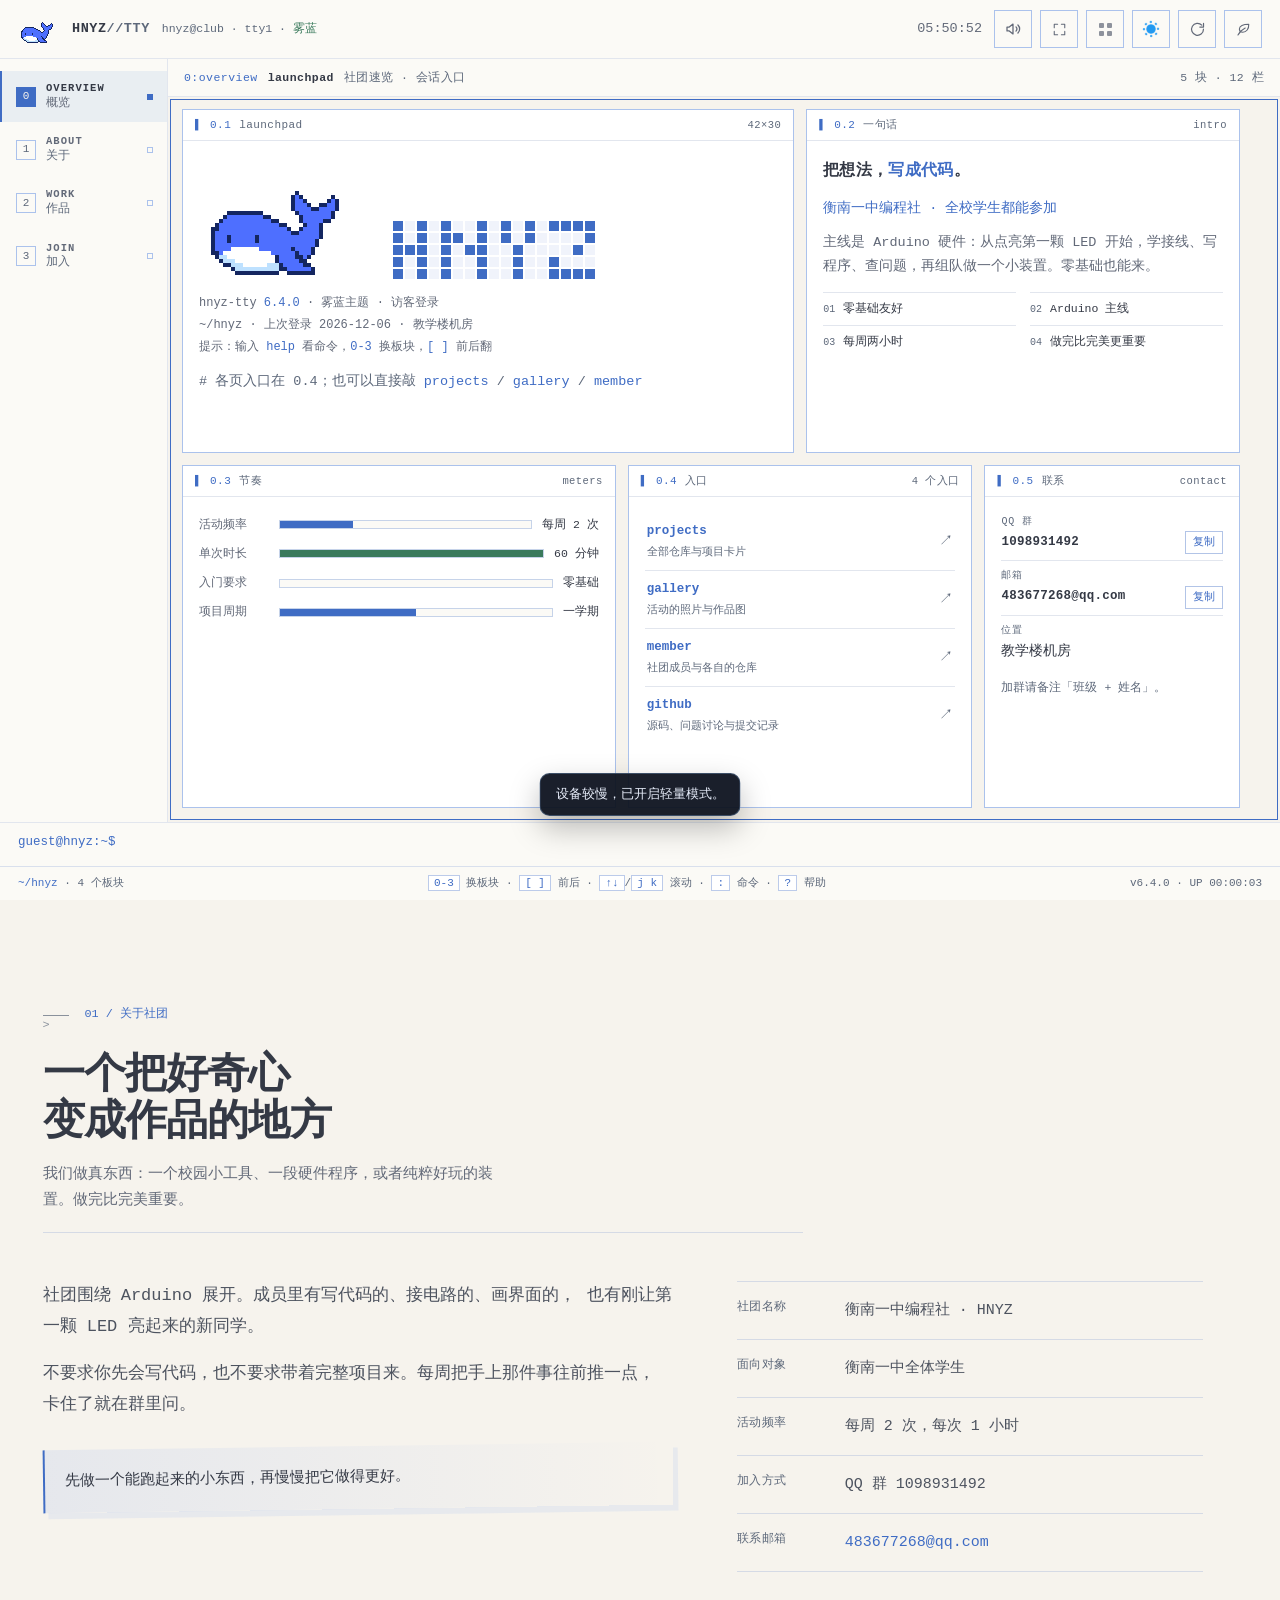
==== commit 9220b6d6: "revert: 全站回退到 20261119a（撤销 GitHub 风格，恢复五套风格体系） 撤销 be28b61 的 GitHub/Primer 皮肤改动： - 删除 css/skin-github" ====
--- a/index.html
+++ b/index.html
@@ -134,14 +134,14 @@
     html[data-style="default"]{--bg:#fbfbfd;--bg-deep:#f5f5f7;--panel:#fff;--panel-2:#f5f5f7;--text:#1d1d1f;--border:rgba(0,0,0,.08);--blue:#0071e3}
     html[data-style="default"][data-theme="dark"]{--bg:#000;--bg-deep:#0a0a0a;--panel:#1c1c1e;--panel-2:#2c2c2e;--text:#f5f5f7;--border:rgba(255,255,255,.1);--blue:#0a84ff}
   </style>
-  <link rel="stylesheet" href="css/style.css?v=20261120a">
-  <link rel="stylesheet" href="css/ink-slot.css?v=20261120a">
-  <link rel="stylesheet" href="css/pet.css?v=20261120a">
-  <link rel="stylesheet" href="css/personal.css?v=20261120a">
-  <link rel="stylesheet" href="css/avatar-pet.css?v=20261120a">
-  <link rel="stylesheet" href="css/skins.css?v=20261120a">
-  <link rel="stylesheet" href="css/lite.css?v=20261120a">
-  <script src="js/skin-boot.js?v=20261120a"></script>
+  <link rel="stylesheet" href="css/style.css?v=20261119a">
+  <link rel="stylesheet" href="css/ink-slot.css?v=20261119a">
+  <link rel="stylesheet" href="css/pet.css?v=20261119a">
+  <link rel="stylesheet" href="css/personal.css?v=20261119a">
+  <link rel="stylesheet" href="css/avatar-pet.css?v=20261119a">
+  <link rel="stylesheet" href="css/skins.css?v=20261119a">
+  <link rel="stylesheet" href="css/lite.css?v=20261119a">
+  <script src="js/skin-boot.js?v=20261119a"></script>
   <script>
     /* 轻量 / 极致预置：弱设备（2G、内存 ≤2G、核心 ≤2）首帧就走低配，
        避免先跑一遍动画再关。手动开过的以 localStorage 为准（1 轻量 / 2 极致）。
@@ -177,36 +177,36 @@
       }
     })();
   </script>
-  <link rel="stylesheet" href="css/type.css?v=20261120a">
-  <link rel="stylesheet" href="css/motion.css?v=20261120a">
-  <link rel="preload" href="css/guestbook.css?v=20261120a" as="style">
-  <link rel="stylesheet" href="css/guestbook.css?v=20261120a" media="print" onload="this.media='all'">
-  <noscript><link rel="stylesheet" href="css/guestbook.css?v=20261120a"></noscript>
+  <link rel="stylesheet" href="css/type.css?v=20261119a">
+  <link rel="stylesheet" href="css/motion.css?v=20261119a">
+  <link rel="preload" href="css/guestbook.css?v=20261119a" as="style">
+  <link rel="stylesheet" href="css/guestbook.css?v=20261119a" media="print" onload="this.media='all'">
+  <noscript><link rel="stylesheet" href="css/guestbook.css?v=20261119a"></noscript>
   <!-- 苹果风覆写层：只作用于默认皮肤，放最后才压得住各页自己的样式 -->
-  <link rel="stylesheet" href="css/apple.css?v=20261120a">
-  <link rel="stylesheet" href="css/touch.css?v=20261120a">
+  <link rel="stylesheet" href="css/apple.css?v=20261119a">
+  <link rel="stylesheet" href="css/touch.css?v=20261119a">
   <noscript><style>.loading-state { display: none; }</style></noscript>
 
   <!-- 项目卡片、全部项目折叠页和复制按钮由 js/main.js 驱动 -->
-  <script src="js/sfx.js?v=20261120a" defer></script>
-  <script src="js/theme.js?v=20261120a" defer></script>
-  <script src="js/theme-icon.js?v=20261120a" defer></script>
-  <script src="js/members.js?v=20261120a" defer></script>
-  <script src="js/main.js?v=20261120a" defer></script>
-  <script src="js/repo-sync.js?v=20261120a" defer></script>
-  <script src="js/pet.js?v=20261120a" defer></script>
-  <script src="js/avatar-pet.js?v=20261120a" defer></script>
-  <script src="js/personal.js?v=20261120a" defer></script>
-  <script src="js/click-fx.js?v=20261120a" defer></script>
-  <script src="js/term-tui.js?v=20261120a" defer></script>
-  <script src="js/ink-slot.js?v=20261120a" defer></script>
-  <script src="js/cursor-trail.js?v=20261120a" defer></script>
-  <script src="js/skins.js?v=20261120a" defer></script>
-  <script src="js/fullscreen.js?v=20261120a" defer></script>
-  <script src="js/lite.js?v=20261120a" defer></script>
-  <script src="js/copy.js?v=20261120a" defer></script>
-  <script src="js/pwa.js?v=20261120a" defer></script>
-  <script src="js/guestbook.js?v=20261120a" defer></script>
+  <script src="js/sfx.js?v=20261119a" defer></script>
+  <script src="js/theme.js?v=20261119a" defer></script>
+  <script src="js/theme-icon.js?v=20261119a" defer></script>
+  <script src="js/members.js?v=20261119a" defer></script>
+  <script src="js/main.js?v=20261119a" defer></script>
+  <script src="js/repo-sync.js?v=20261119a" defer></script>
+  <script src="js/pet.js?v=20261119a" defer></script>
+  <script src="js/avatar-pet.js?v=20261119a" defer></script>
+  <script src="js/personal.js?v=20261119a" defer></script>
+  <script src="js/click-fx.js?v=20261119a" defer></script>
+  <script src="js/term-tui.js?v=20261119a" defer></script>
+  <script src="js/ink-slot.js?v=20261119a" defer></script>
+  <script src="js/cursor-trail.js?v=20261119a" defer></script>
+  <script src="js/skins.js?v=20261119a" defer></script>
+  <script src="js/fullscreen.js?v=20261119a" defer></script>
+  <script src="js/lite.js?v=20261119a" defer></script>
+  <script src="js/copy.js?v=20261119a" defer></script>
+  <script src="js/pwa.js?v=20261119a" defer></script>
+  <script src="js/guestbook.js?v=20261119a" defer></script>
   <script>
     /* 页脚跑道不参与首屏，也不该为「只看了首屏的人」付钱：
        等它进入视口前 600px 再拉样式和脚本。
@@ -222,7 +222,7 @@
         if (document.querySelector("link[data-dino-css]")) return;
         var link = document.createElement("link");
         link.rel = "stylesheet";
-        link.href = "css/dino.css?v=20261120a";
+        link.href = "css/dino.css?v=20261119a";
         link.setAttribute("data-dino-css", "");
         document.head.appendChild(link);
       }
@@ -233,7 +233,7 @@
         if (document.documentElement.dataset.lite === "2") return;
         loadCss();
         var script = document.createElement("script");
-        script.src = "js/dino.js?v=20261120a";
+        script.src = "js/dino.js?v=20261119a";
         script.async = true;
         document.body.appendChild(script);
       }
